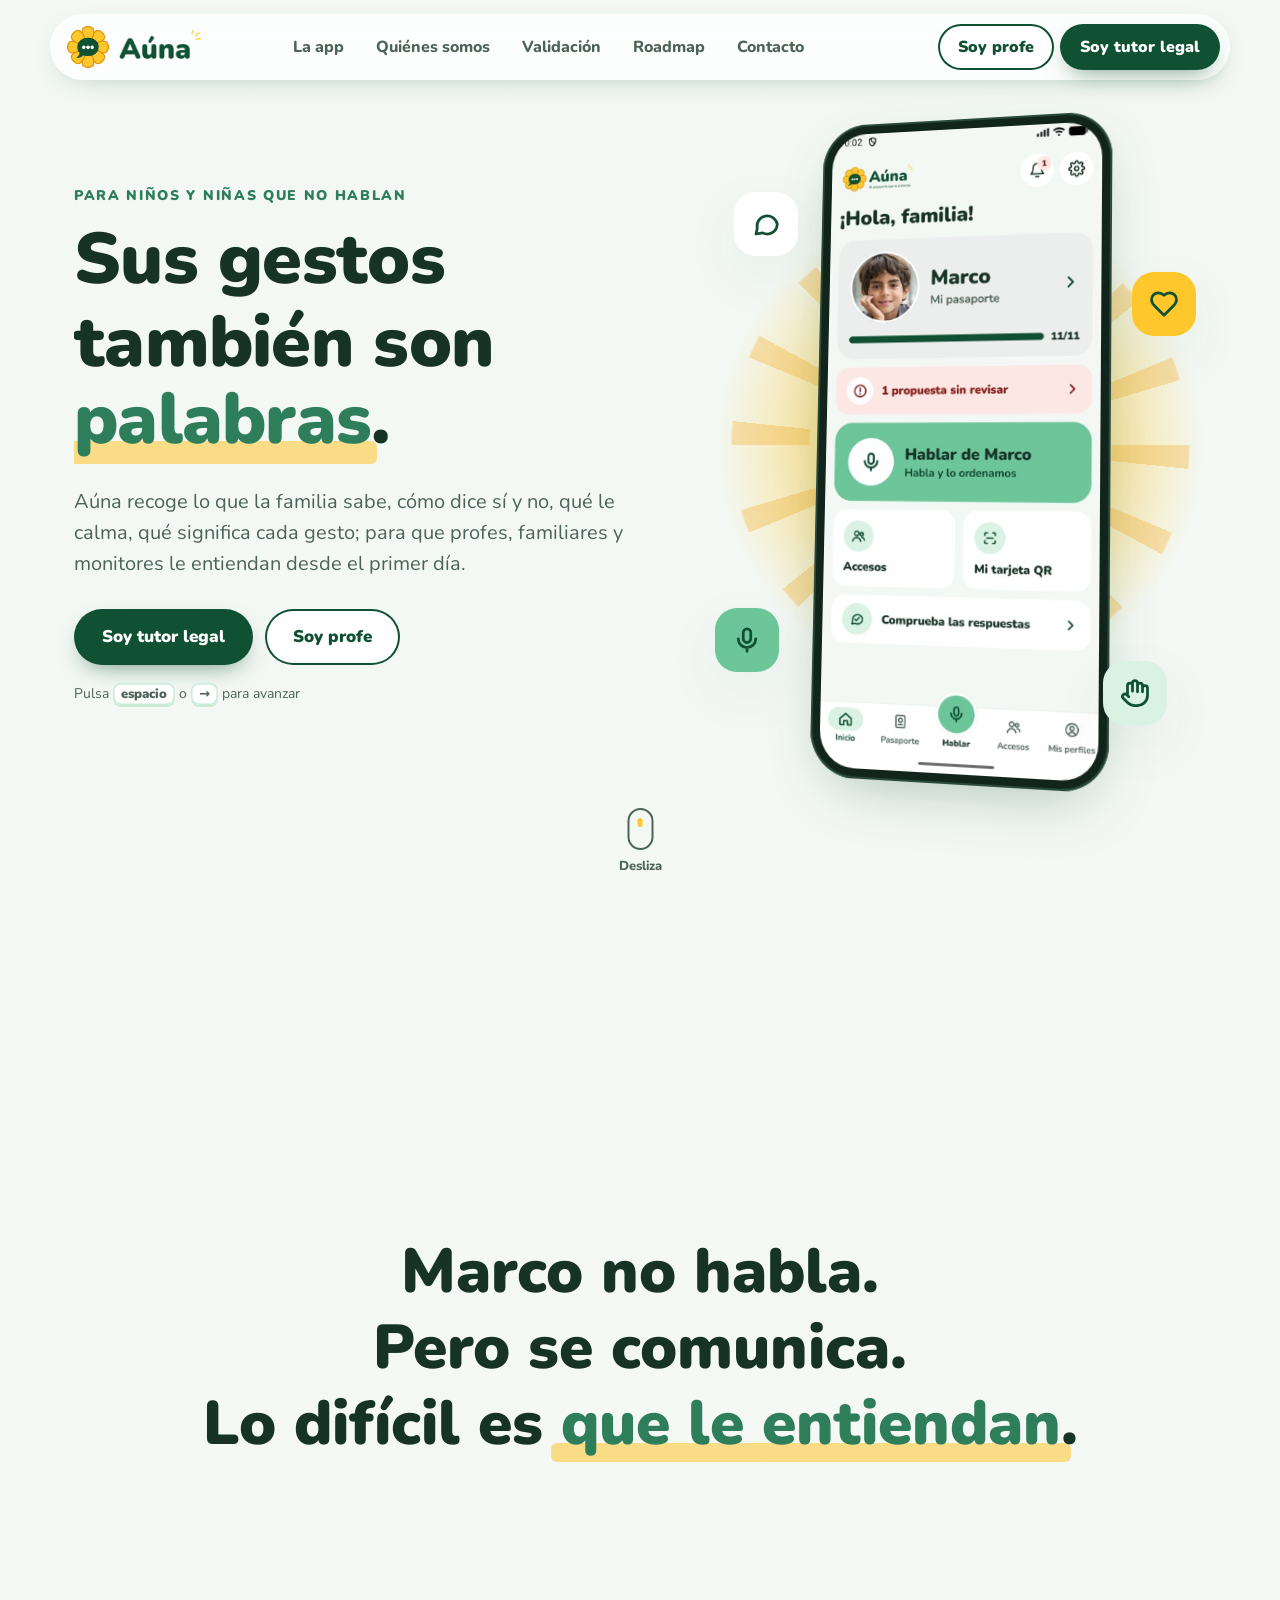
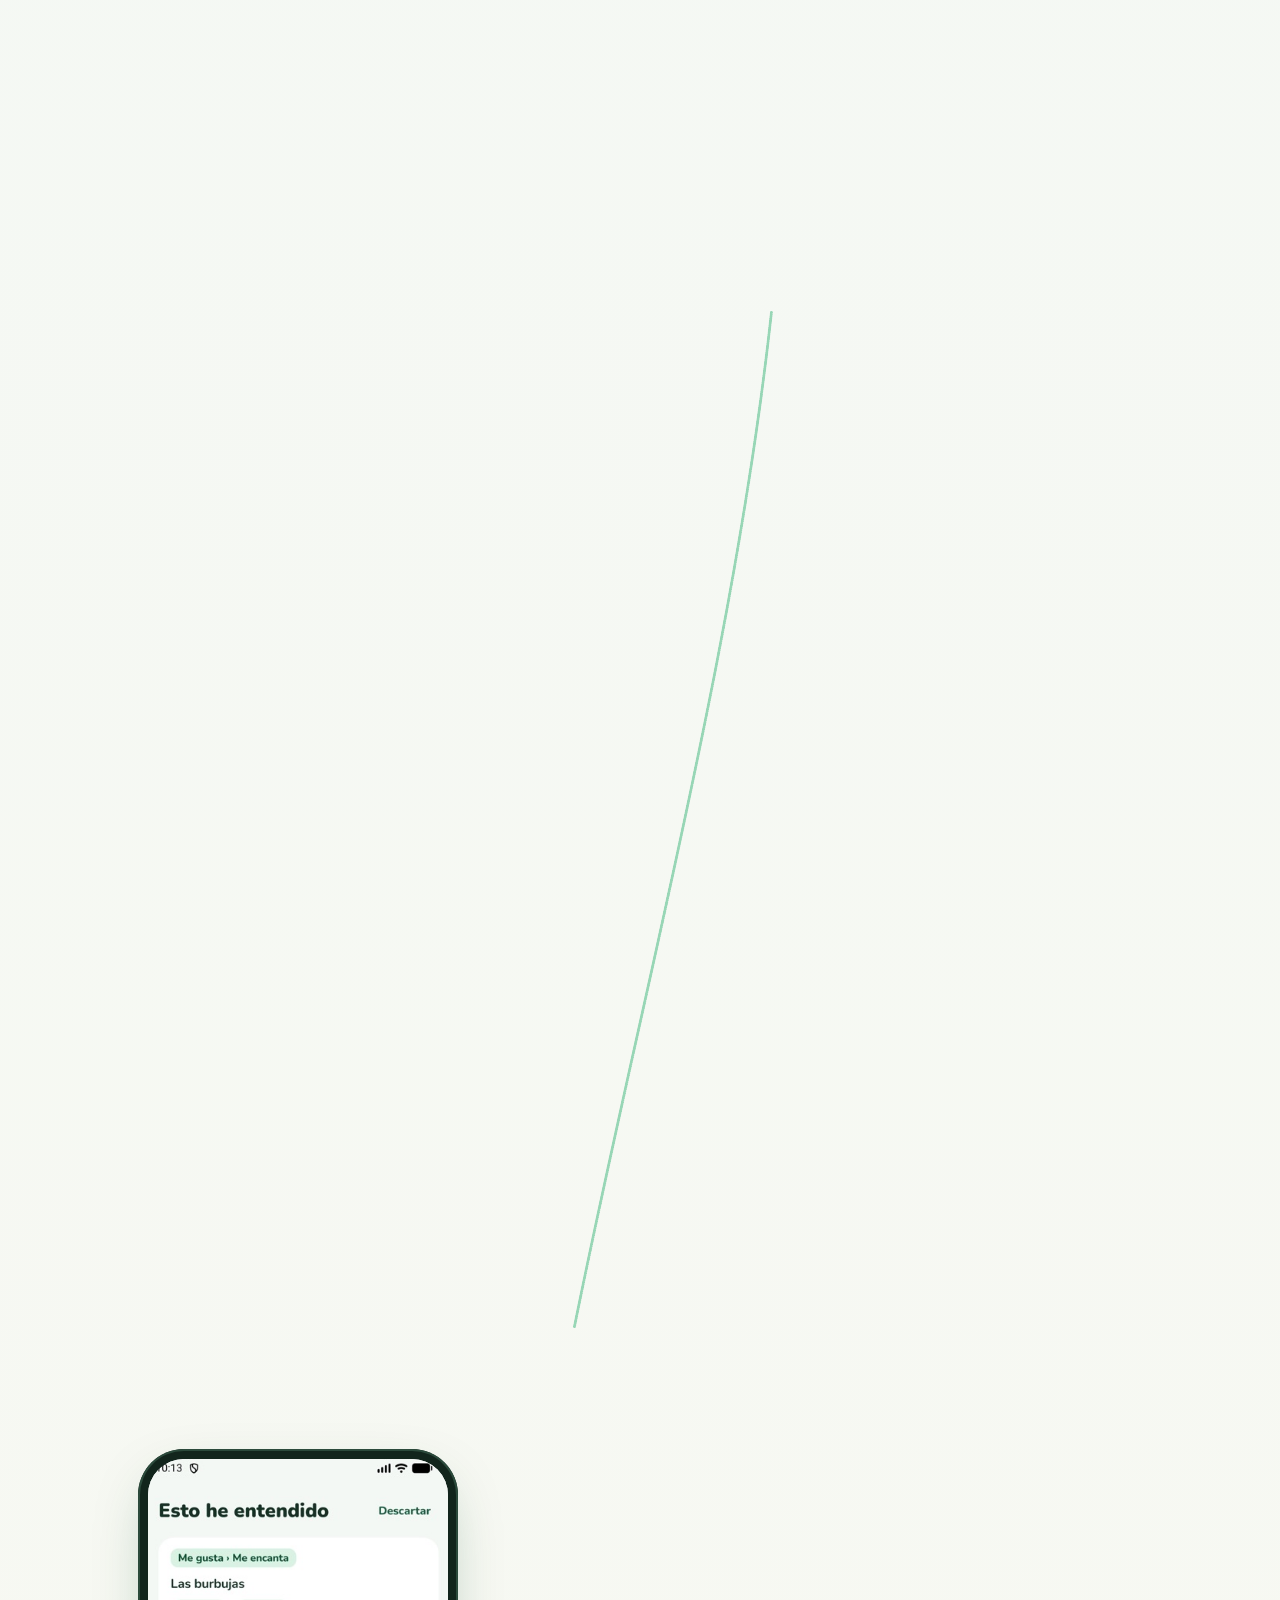
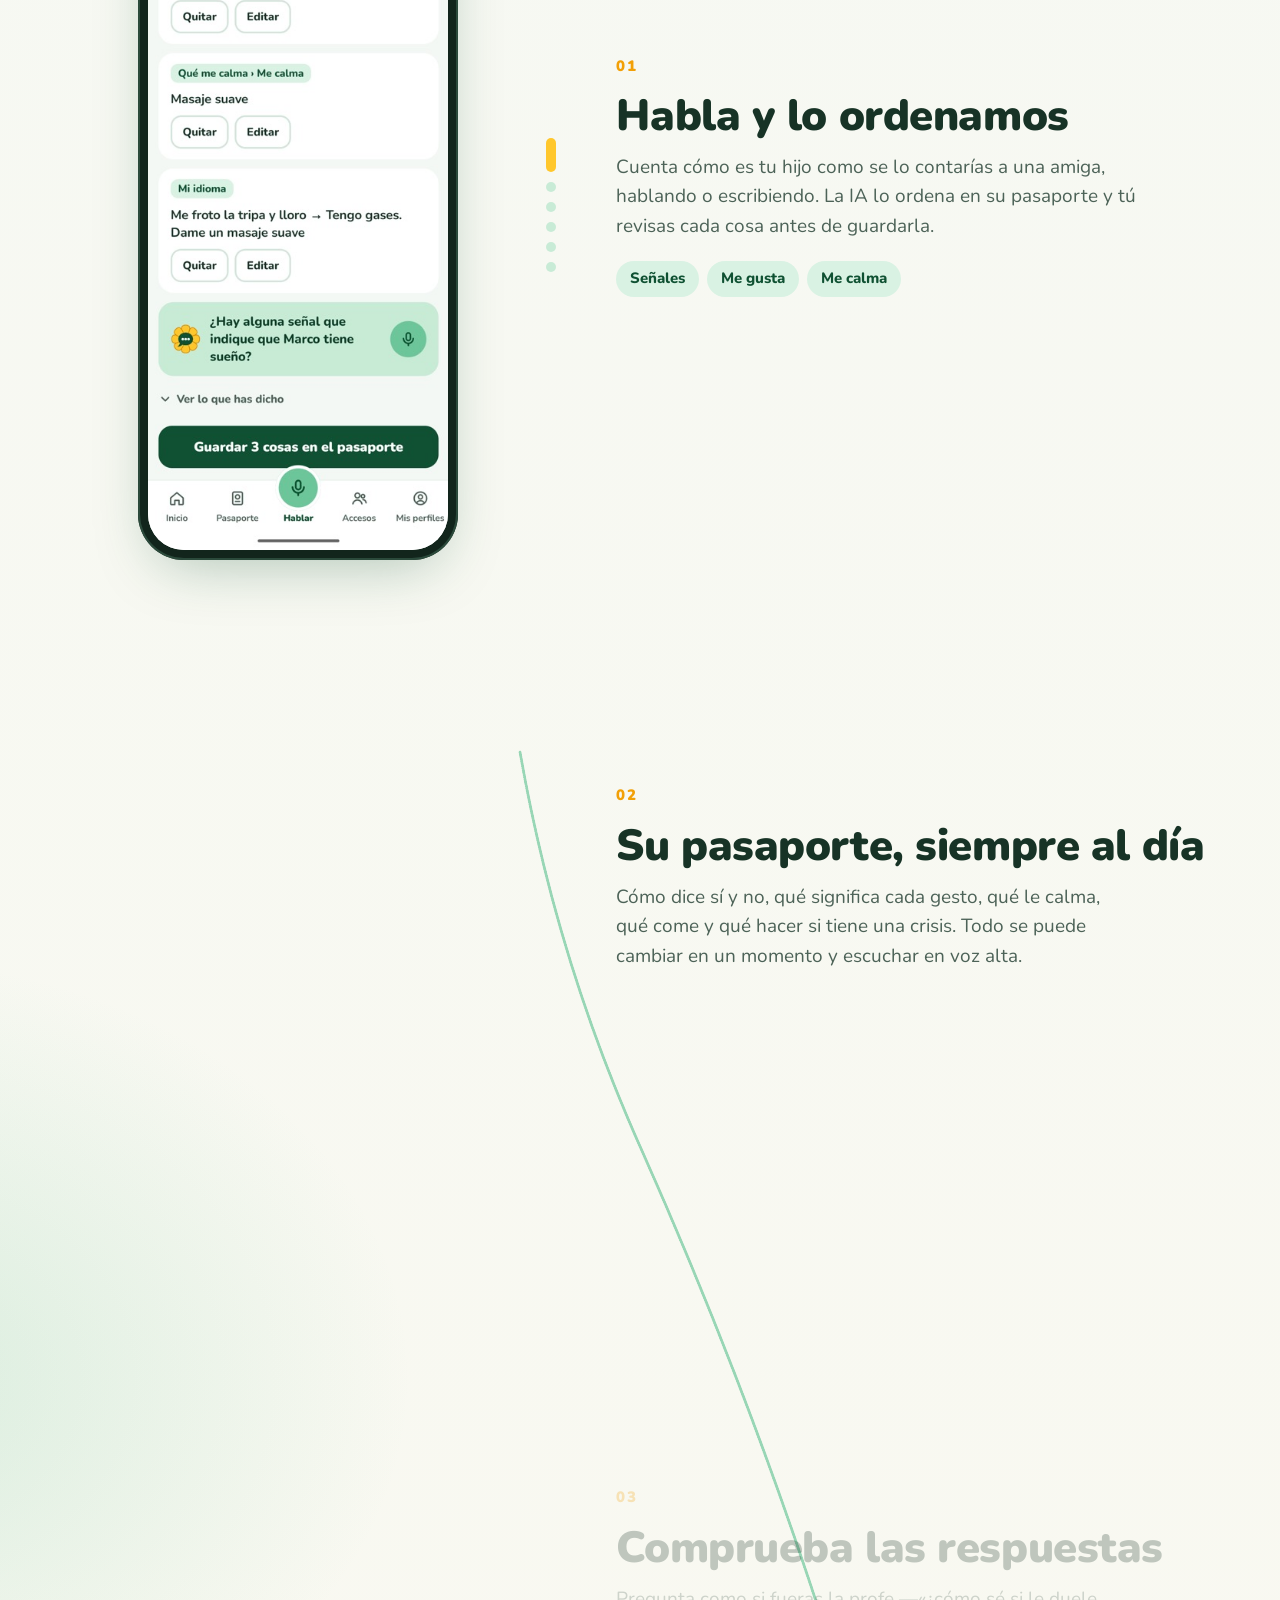
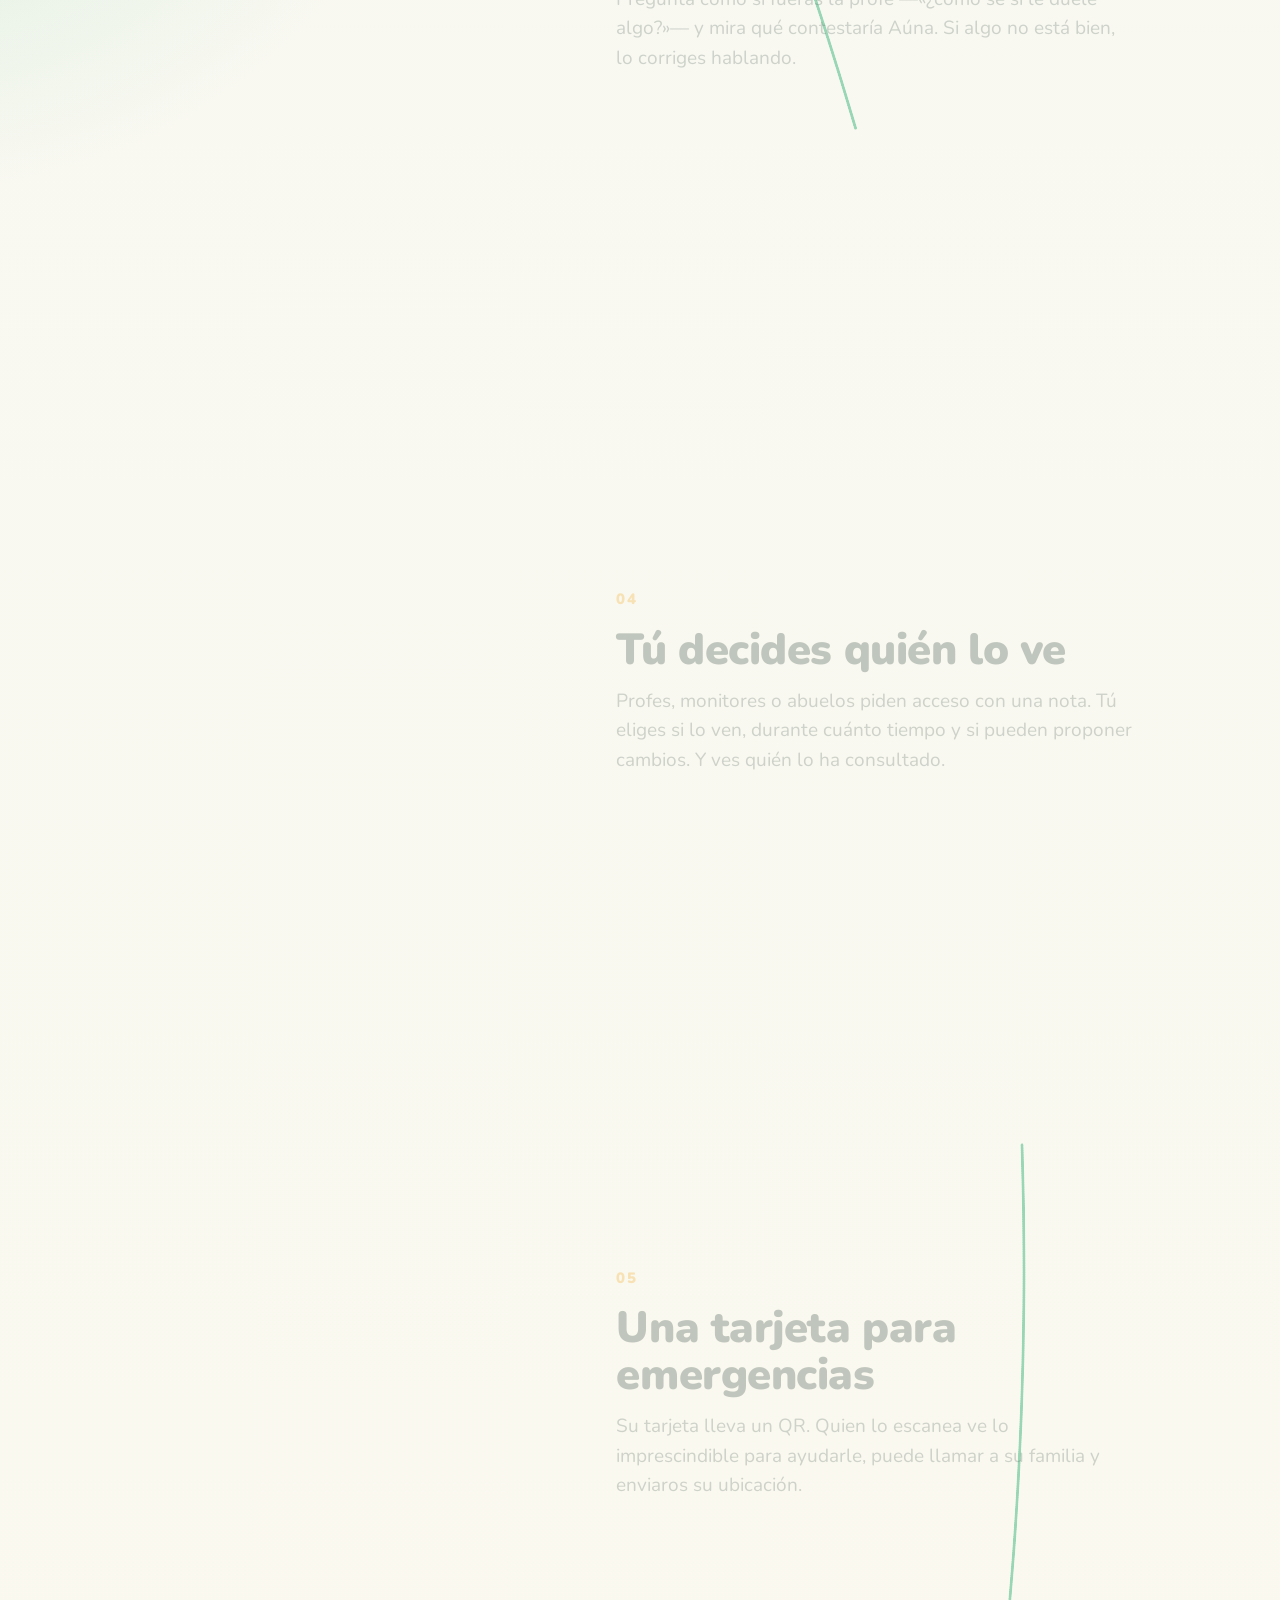
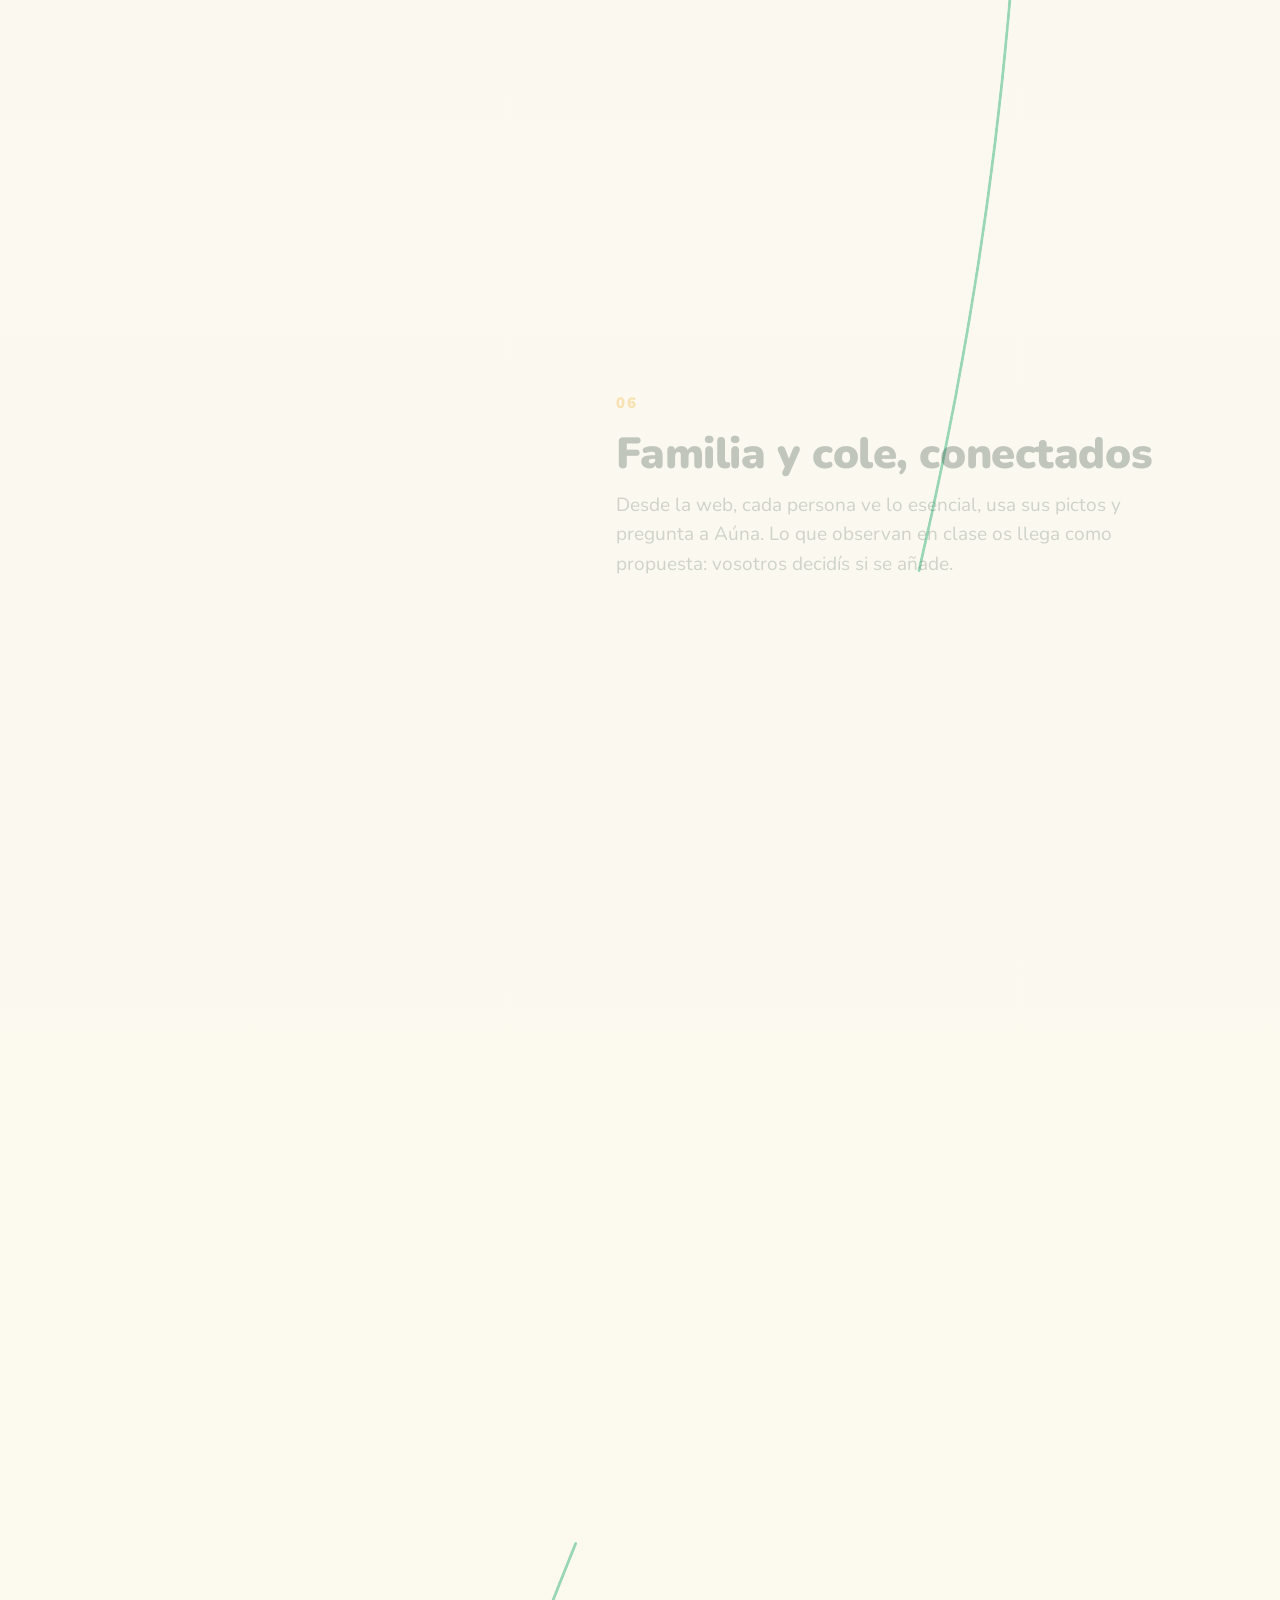
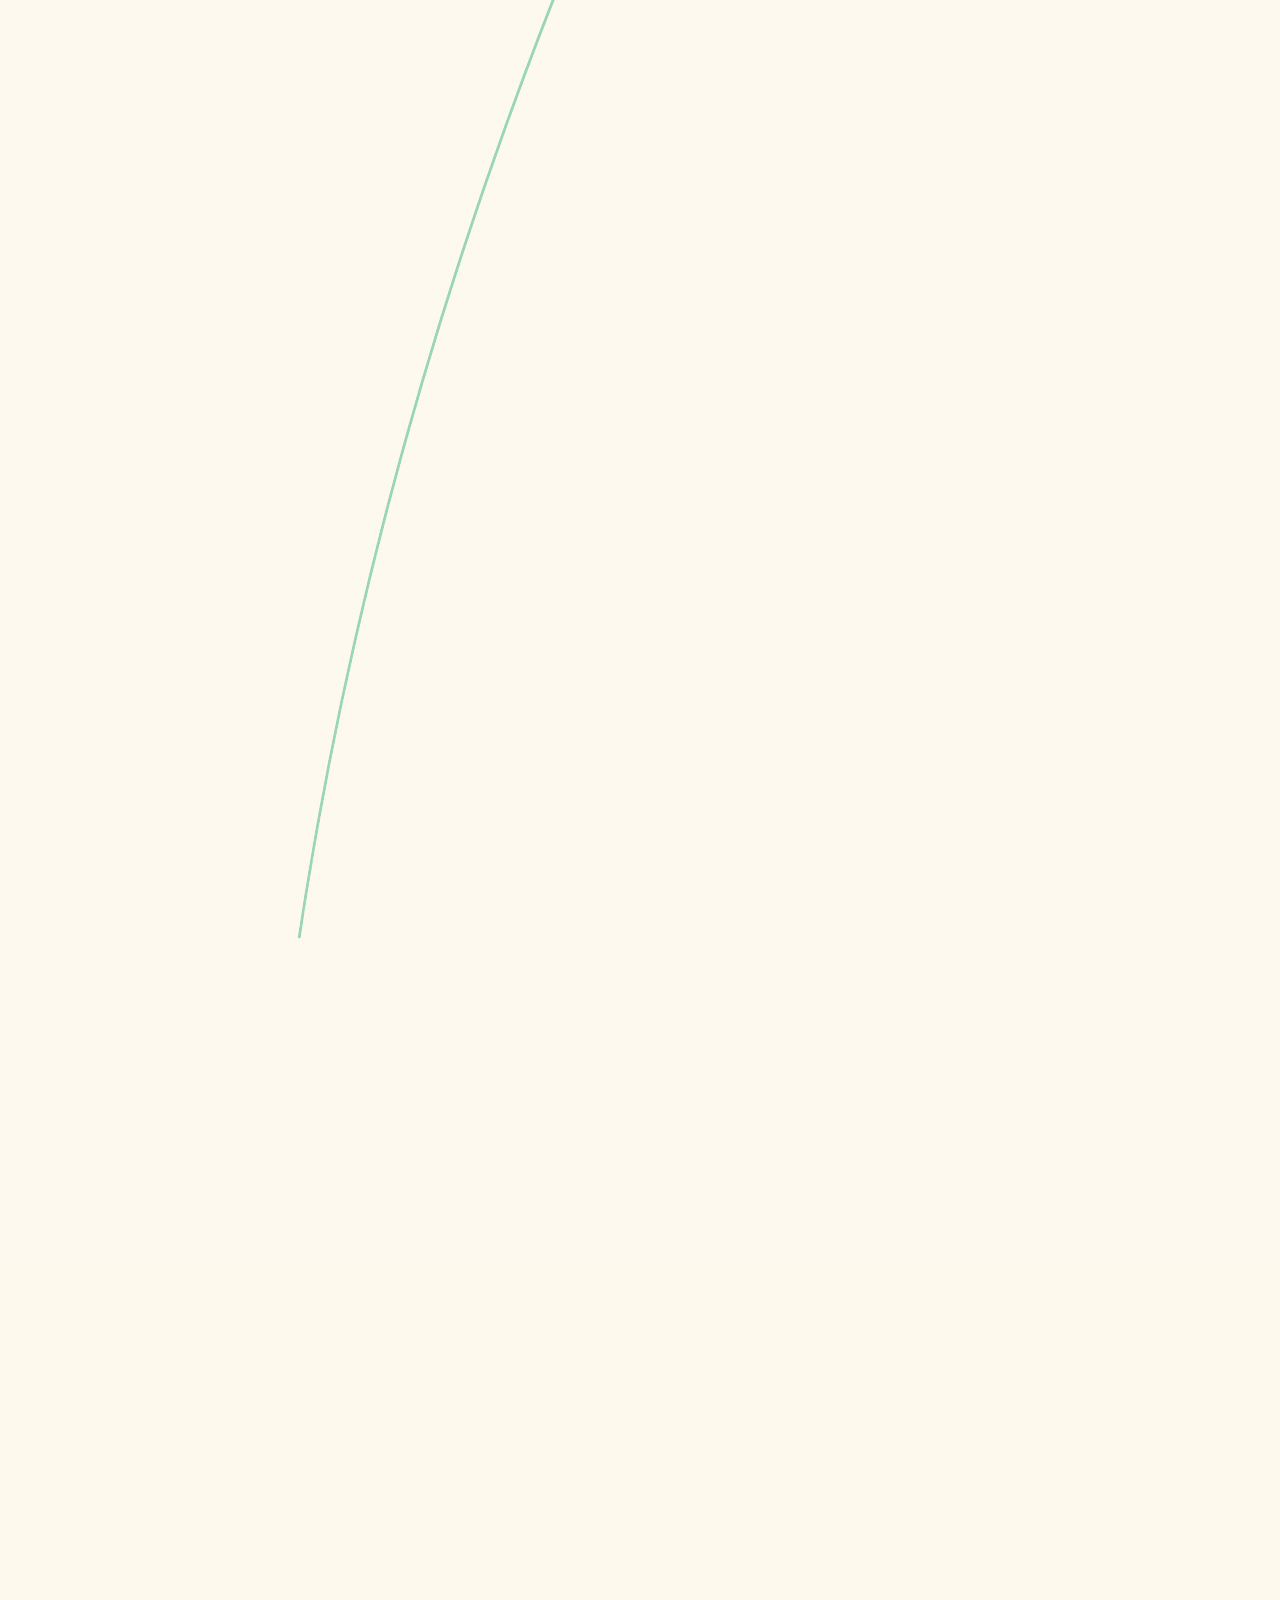
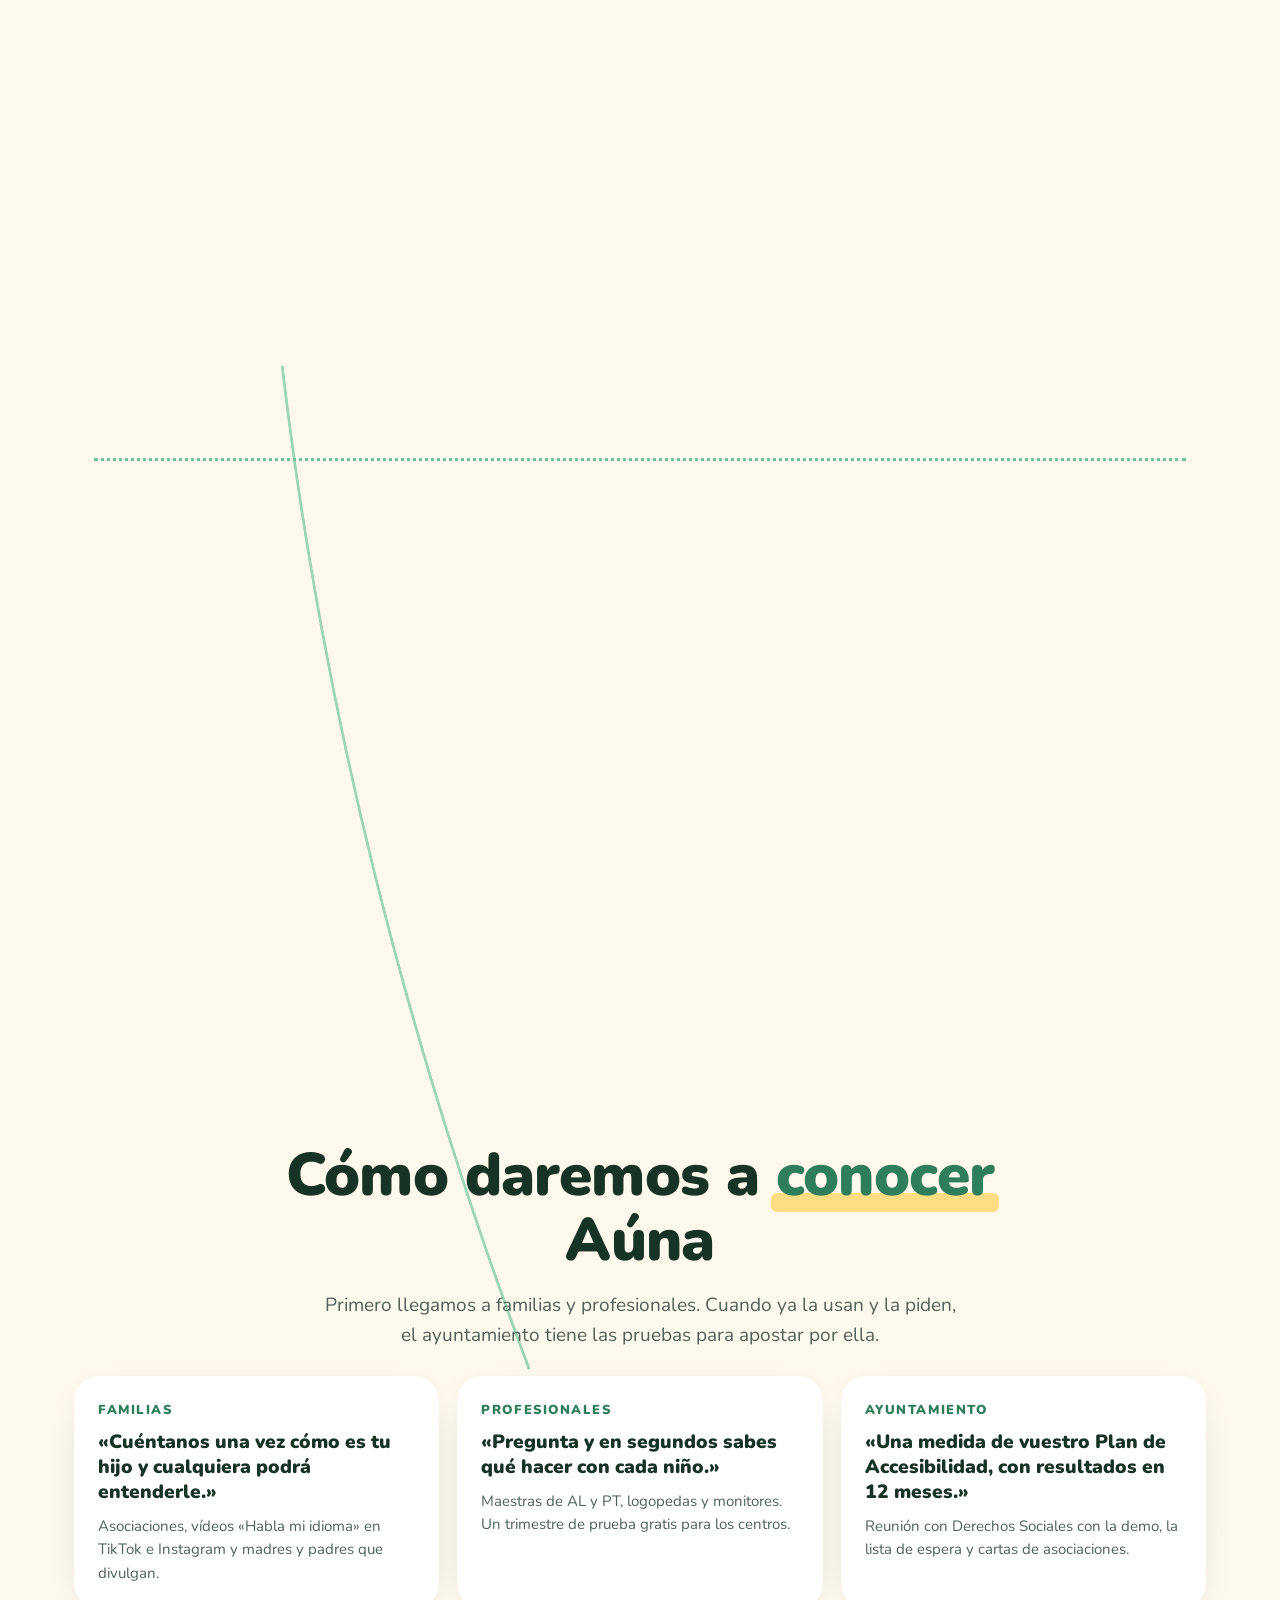
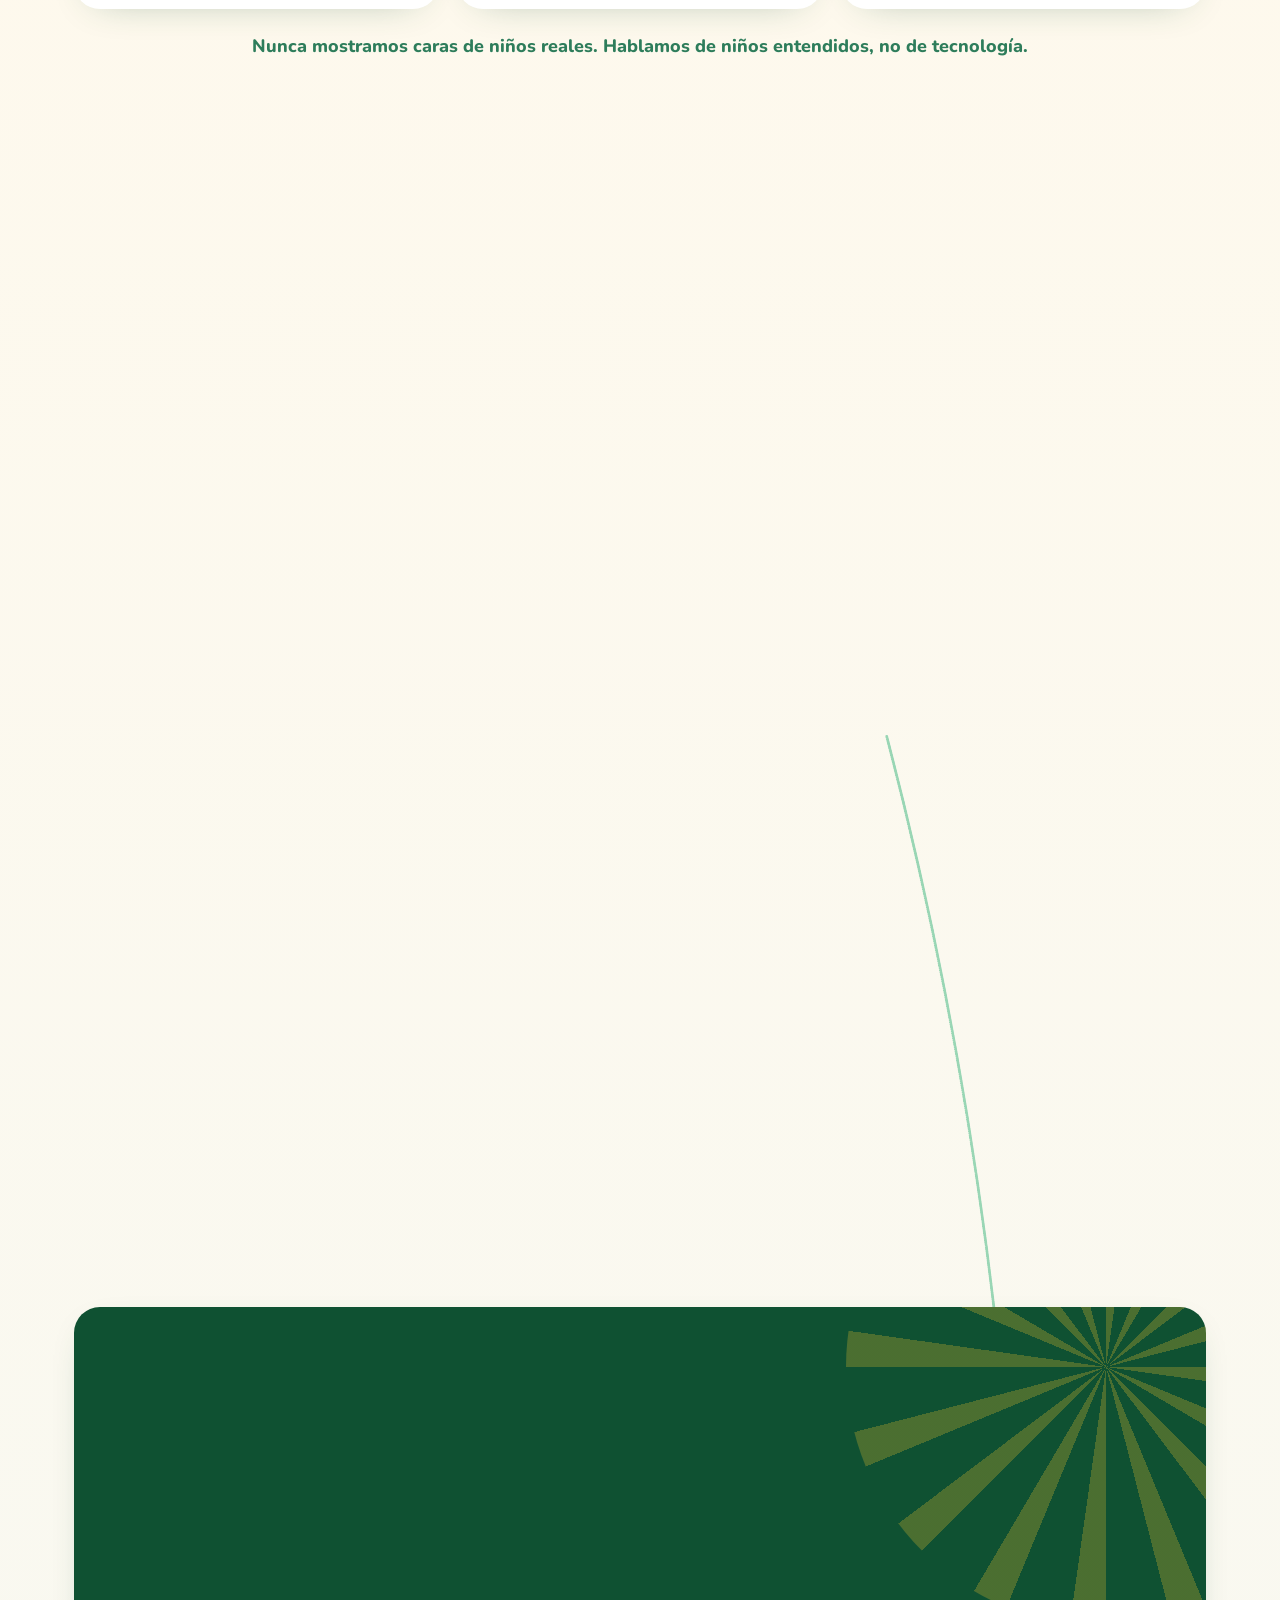
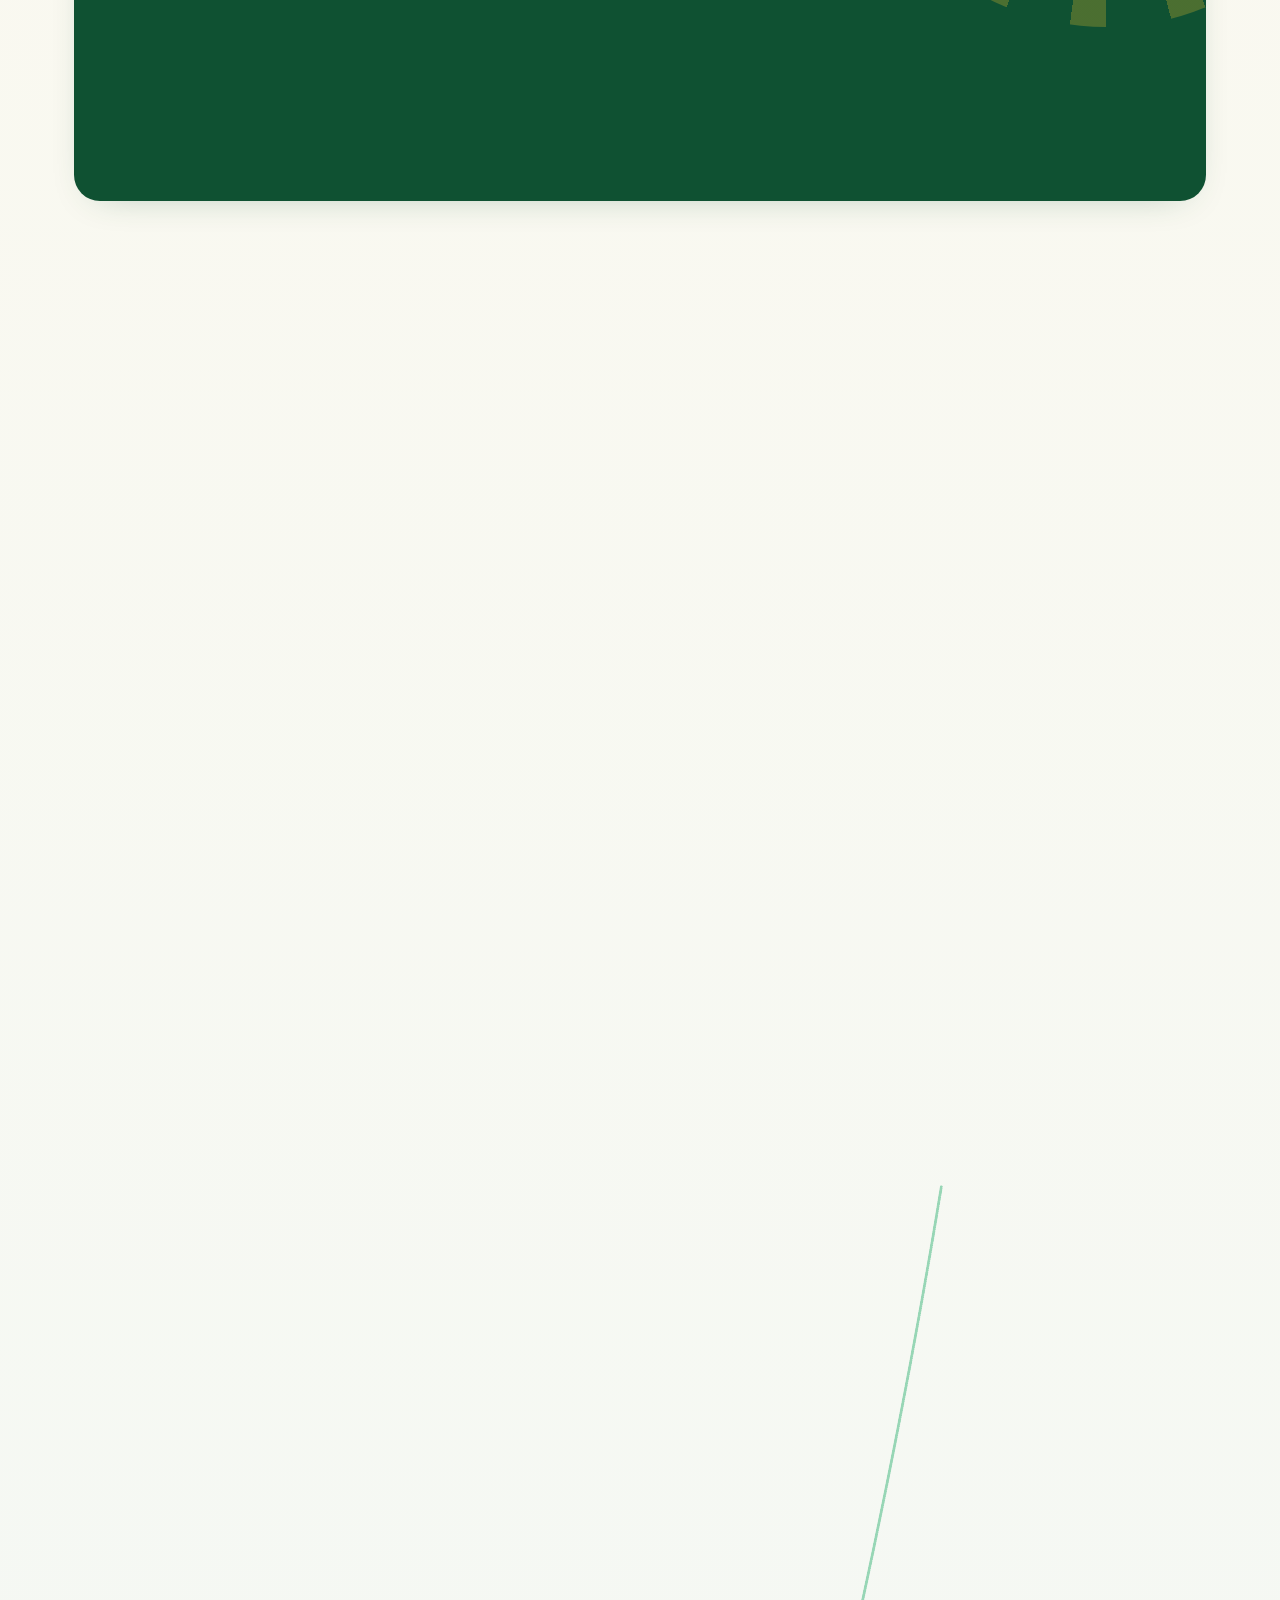
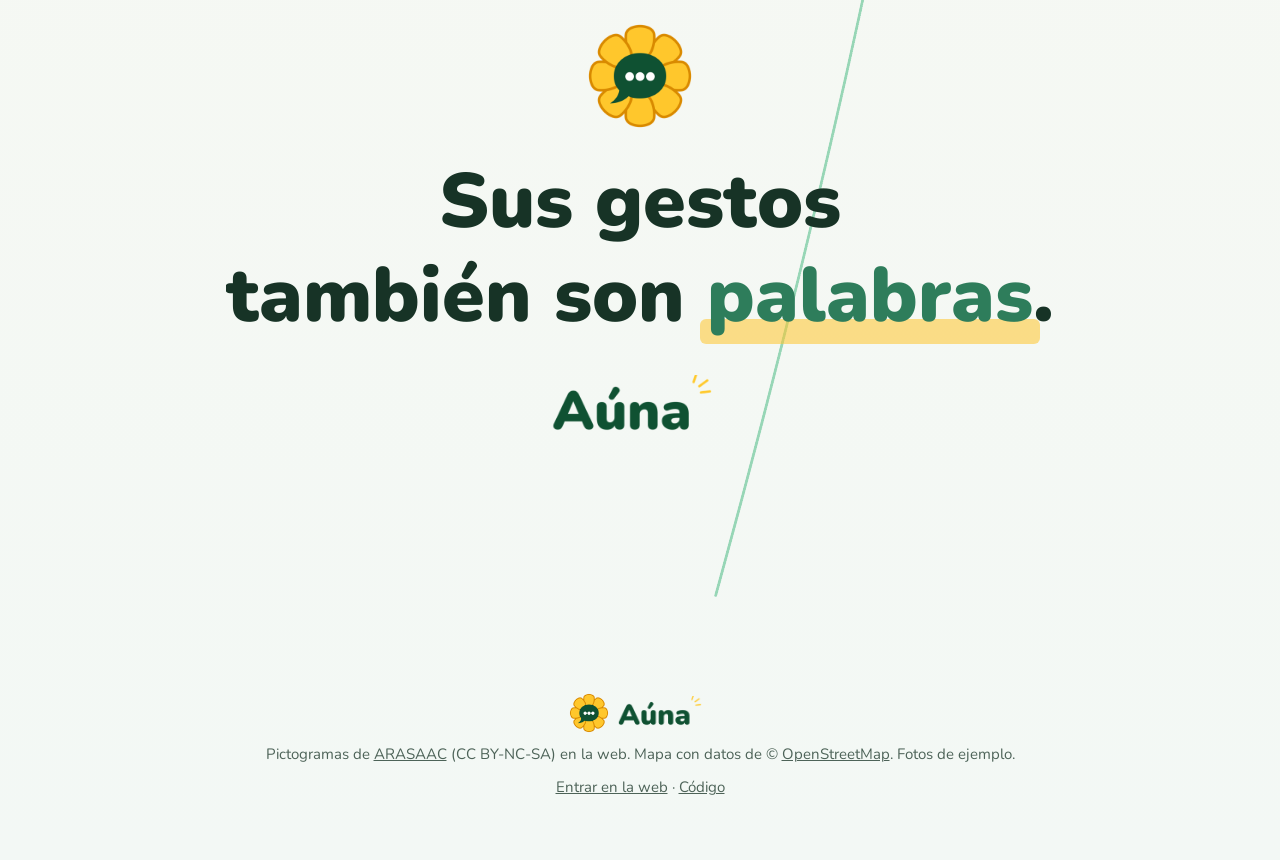
==== web/index.html @ 979f01ca "Landing: roadmap en cuatro etapas y nuevas diapositivas de marketing y financiación Co-Authored-By: " ====
<!doctype html>
<html lang="es">
<head>
<meta charset="utf-8">
<meta name="viewport" content="width=device-width, initial-scale=1, viewport-fit=cover">
<title>Aúna · Sus gestos también son palabras</title>
<meta name="description" content="Aúna ayuda a las familias de niños y niñas que no hablan a contar cómo se comunican, para que profes, monitores y sanitarios les entiendan.">
<meta name="theme-color" content="#F3F8F5">
<link rel="icon" href="landing/img/icono.png">
<link rel="apple-touch-icon" href="landing/img/icono.png">
<meta property="og:title" content="Aúna · Sus gestos también son palabras">
<meta property="og:description" content="Para que quien cuida a un niño que no habla le entienda desde el primer día.">
<meta property="og:image" content="landing/img/icono.png">
<script>
  // Los enlaces de las tarjetas QR antiguas (…/auna/#/c/…) y de la web siguen funcionando: se pasan a la app web.
  if (location.hash.startsWith("#/")) location.replace("app/" + location.hash);
</script>
<link rel="preconnect" href="https://fonts.googleapis.com">
<link rel="preconnect" href="https://fonts.gstatic.com" crossorigin>
<link rel="stylesheet" href="https://fonts.googleapis.com/css2?family=Nunito:wght@400;600;700;800;900&display=swap">
<link rel="stylesheet" href="landing/landing.css?v=20">
</head>
<body>

<a class="skip" href="#app">Saltar al contenido</a>

<header class="top" id="top">
  <a href="#top" class="brand" aria-label="Aúna, inicio"><img class="sol" src="landing/img/girasol.png" alt="" width="44" height="44"><img class="marca" src="landing/img/wordmark.png" alt="Aúna" width="110" height="40"></a>
  <nav class="menu" aria-label="Secciones">
    <a href="#app">La app</a>
    <a href="#somos">Quiénes somos</a>
    <a href="#mapa">Validación</a>
    <a href="#roadmap">Roadmap</a>
    <a href="#contacto">Contacto</a>
  </nav>
  <div class="top-actions">
    <a class="btn outline small hide-sm" href="app/">Soy profe</a>
    <a class="btn small" href="#descargar">Soy tutor legal</a>
    <button class="burger" aria-label="Abrir el menú" aria-expanded="false" aria-controls="menu-movil"><span></span><span></span></button>
  </div>
</header>
<nav class="menu-movil" id="menu-movil" aria-label="Secciones" hidden>
  <a href="#app">La app</a><a href="#somos">Quiénes somos</a><a href="#mapa">Validación</a><a href="#roadmap">Roadmap</a><a href="#contacto">Contacto</a><a href="app/">Soy profe</a><a href="#descargar">Soy tutor legal</a>
</nav>

<!-- Hilo de puntos que se dibuja al bajar y une las secciones -->
<svg class="hilo" aria-hidden="true" preserveAspectRatio="none" viewBox="0 0 100 1000"><path id="hilo-path" d="M50 0 C 90 80, 10 160, 50 240 S 90 400, 50 480 S 10 640, 50 720 S 90 880, 50 1000"/></svg>

<main>
  <!-- PORTADA -->
  <section class="hero slide" id="portada" data-p>
    <div class="hero-text">
      <p class="kicker reveal">Para niños y niñas que no hablan</p>
      <h1 class="lines"><span>Sus gestos</span><span>también son <em>palabras</em>.</span></h1>
      <p class="lead reveal">Aúna recoge lo que la familia sabe, cómo dice sí y no, qué le calma, qué significa cada gesto; para que profes, familiares y monitores le entiendan desde el primer día.</p>
      <div class="cta reveal">
        <a class="btn" href="#descargar">Soy tutor legal</a>
        <a class="btn outline" href="app/">Soy profe</a>
      </div>
      <p class="tiny muted reveal teclas">Pulsa <kbd>espacio</kbd> o <kbd>→</kbd> para avanzar</p>
    </div>
    <div class="hero-phone">
      <div class="halo" aria-hidden="true"><div class="petalos"></div></div>
      <div class="phone tilt"><img src="landing/img/inicio.jpg" alt="Pantalla de inicio de la app Aúna con el pasaporte de Marco" width="405" height="900"></div>
      <span class="float f1" aria-hidden="true"><svg viewBox="0 0 24 24"><path d="M21 12a8 8 0 0 1-11.6 7.1L4 20l1-4.6A8 8 0 1 1 21 12z"/></svg></span>
      <span class="float f2" aria-hidden="true"><svg viewBox="0 0 24 24"><path d="M19 14c1.5-1.5 3-3.2 3-5.5A5.5 5.5 0 0 0 16.5 3c-1.8 0-3 .5-4.5 2-1.5-1.5-2.7-2-4.5-2A5.5 5.5 0 0 0 2 8.5c0 2.3 1.5 4 3 5.5l7 7z"/></svg></span>
      <span class="float f3" aria-hidden="true"><svg viewBox="0 0 24 24"><rect x="9" y="3" width="6" height="11" rx="3"/><path d="M5 11a7 7 0 0 0 14 0M12 18v3"/></svg></span>
      <span class="float f4" aria-hidden="true"><svg viewBox="0 0 24 24"><path d="M18 11V6a2 2 0 0 0-4 0v5M14 10V4a2 2 0 0 0-4 0v6M10 10.5V6a2 2 0 0 0-4 0v8M18 8a2 2 0 1 1 4 0v6a8 8 0 0 1-8 8h-2c-2.8 0-4.5-.9-6-2.4l-3.6-3.6a2 2 0 0 1 2.8-2.8L7 15"/></svg></span>
    </div>
    <a class="scroll-hint" href="#frase" aria-label="Bajar"><span></span>Desliza</a>
  </section>

  <!-- FRASE -->
  <section class="frase slide" id="frase" data-p>
    <p class="lines big"><span>Marco no habla.</span><span>Pero se comunica.</span><span>Lo difícil es <em>que le entiendan</em>.</span></p>
  </section>

  <!-- ANTES Y AHORA -->
  <section class="antes slide" id="antes" data-p>
    <div class="lado viejo">
      <p class="kicker">Hasta ahora</p>
      <div class="librito" aria-hidden="true">
        <div class="hoja"><span class="caras"><i></i><i></i><i></i></span><b>“Quiero agua”</b><small>Me toco mucho la garganta y cierro los ojos.</small></div>
        <div class="hoja"><span class="caras"><i></i><i></i><i></i></span><b>“Eso me da miedo”</b><small>Me tapo los oídos y me escondo detrás de ti.</small></div>
        <div class="hoja"><span class="caras"><i></i><i></i><i></i></span><b>“Tengo dolor”</b><small>Me muerdo la mano y me balanceo sin parar.</small></div>
        <span class="sello">Obsoleto</span>
      </div>
      <h2>Pasaporte comunicativo físico</h2>
      <p>Unas tarjetas que explican cómo se comunica un niño que no habla: qué quiere decir con cada gesto o comportamiento y cómo responderle. Pero se pierden, se quedan en casa y no cambian cuando él cambia.</p>
    </div>
    <svg class="flecha" viewBox="0 0 120 40" aria-hidden="true"><path d="M4 26 C 40 4, 76 4, 110 20"/><path d="M98 10 L 112 21 L 96 28"/></svg>
    <div class="lado nuevo">
      <p class="kicker">Ahora</p>
      <div class="phone mini"><img src="landing/img/pasaporte.jpg" alt="Pasaporte de Marco en la app Aúna" loading="lazy"></div>
      <h2>Aúna, <em>siempre al día</em></h2>
      <p>Lo que sabe la familia, en el móvil. Crece con él y quien le cuida lo entiende al momento.</p>
    </div>
  </section>

  <!-- 1 · LA APP -->
  <section class="app" id="app">
    <header class="sec-head">
      <p class="kicker reveal">1 · La app</p>
      <h2 class="lines"><span>Así funciona Aúna</span></h2>
      <p class="reveal">Seis pasos sencillos para que quien cuida entienda a tu hijo o hija.</p>
    </header>
    <div class="scrolly">
      <div class="scrolly-phone" aria-hidden="true">
        <div class="phone">
          <img class="screen on" data-step="1" src="landing/img/revisar.jpg" alt="">
          <img class="screen" data-step="2" src="landing/img/pasaporte.jpg" alt="">
          <img class="screen" data-step="3" src="landing/img/comprueba.jpg" alt="">
          <img class="screen" data-step="4" src="landing/img/accesos.jpg" alt="">
          <img class="screen" data-step="5" src="landing/img/qr.jpg" alt="">
          <img class="screen" data-step="6" src="landing/img/webcard.jpg" alt="">
        </div>
        <ol class="dots"><li class="on"></li><li></li><li></li><li></li><li></li><li></li></ol>
      </div>
      <div class="steps">
        <article class="step" data-step="1">
          <span class="num">01</span>
          <h3>Habla y lo ordenamos</h3>
          <p>Cuenta cómo es tu hijo como se lo contarías a una amiga, hablando o escribiendo. La IA lo ordena en su pasaporte y tú revisas cada cosa antes de guardarla.</p>
          <ul class="chips"><li>Señales</li><li>Me gusta</li><li>Me calma</li></ul>
          <img class="step-img" src="landing/img/revisar.jpg" alt="Aúna ha entendido tres cosas nuevas para el pasaporte de Marco" loading="lazy">
        </article>
        <article class="step" data-step="2">
          <span class="num">02</span>
          <h3>Su pasaporte, siempre al día</h3>
          <p>Cómo dice sí y no, qué significa cada gesto, qué le calma, qué come y qué hacer si tiene una crisis. Todo se puede cambiar en un momento y escuchar en voz alta.</p>
          <img class="step-img" src="landing/img/pasaporte.jpg" alt="Pasaporte de Marco con sus secciones" loading="lazy">
        </article>
        <article class="step" data-step="3">
          <span class="num">03</span>
          <h3>Comprueba las respuestas</h3>
          <p>Pregunta como si fueras la profe —«¿cómo sé si le duele algo?»— y mira qué contestaría Aúna. Si algo no está bien, lo corriges hablando.</p>
          <img class="step-img" src="landing/img/comprueba.jpg" alt="Respuesta de Aúna a la pregunta de la profe" loading="lazy">
        </article>
        <article class="step" data-step="4">
          <span class="num">04</span>
          <h3>Tú decides quién lo ve</h3>
          <p>Profes, monitores o abuelos piden acceso con una nota. Tú eliges si lo ven, durante cuánto tiempo y si pueden proponer cambios. Y ves quién lo ha consultado.</p>
          <img class="step-img" src="landing/img/accesos.jpg" alt="Accesos de Marco con la profe Laura" loading="lazy">
        </article>
        <article class="step" data-step="5">
          <span class="num">05</span>
          <h3>Una tarjeta para emergencias</h3>
          <p>Su tarjeta lleva un QR. Quien lo escanea ve lo imprescindible para ayudarle, puede llamar a su familia y enviaros su ubicación.</p>
          <img class="step-img" src="landing/img/qr.jpg" alt="Tarjeta QR de Marco" loading="lazy">
        </article>
        <article class="step" data-step="6">
          <span class="num">06</span>
          <h3>Familia y cole, conectados</h3>
          <p>Desde la web, cada persona ve lo esencial, usa sus pictos y pregunta a Aúna. Lo que observan en clase os llega como propuesta: vosotros decidís si se añade.</p>
          <img class="step-img" src="landing/img/webcard.jpg" alt="Página de Marco en la web de Aúna" loading="lazy">
        </article>
      </div>
    </div>
  </section>

  <!-- 2 · QUIÉNES SOMOS -->
  <section class="somos" id="somos">
    <header class="sec-head">
      <p class="kicker reveal">2 · Quiénes somos</p>
      <h2 class="lines"><span>Aúna: <em>aunar</em> a quien le cuida</span></h2>
    </header>
    <div class="somos-grid">
      <div class="nombre card reveal">
        <img src="landing/img/girasol.png" alt="" width="96" height="96">
        <p><strong>Aunar</strong> es juntar, poner de acuerdo. Aúna junta a la familia, el cole y quien cuida alrededor de lo que el niño necesita.</p>
        <p class="placeholder">[Por qué el girasol: cuéntalo aquí.]</p>
      </div>
      <div class="mv">
        <div class="card mint reveal"><h3>Misión</h3><p>Que cada niño o niña que no habla sea entendido por quien le cuida, desde el primer día.</p></div>
        <div class="card green reveal"><h3>Visión</h3><p>Un mundo en el que no hablar no sea una barrera para que te entiendan.</p></div>
      </div>
    </div>
    <h3 class="sub reveal">Nuestros valores</h3>
    <ul class="valores">
      <li class="card reveal"><strong>La familia decide</strong><span>Nada se comparte sin su permiso.</span></li>
      <li class="card reveal"><strong>Sencillez</strong><span>Para usar en dos minutos, sin tecnicismos.</span></li>
      <li class="card reveal"><strong>Respeto</strong><span>Cada niño se comunica a su manera.</span></li>
      <li class="card reveal"><strong>Privacidad</strong><span>Lo de salud se queda en la familia.</span></li>
      <li class="card reveal"><strong>Seguridad</strong><span>Lo imprescindible, a mano en una emergencia.</span></li>
      <li class="card reveal"><strong>Gratuidad</strong><span>Sin coste para las familias.</span></li>
    </ul>
    <h3 class="sub reveal">El equipo</h3>
    <ul class="equipo">
      <li class="reveal"><span class="av">?</span><strong class="placeholder">[Nombre]</strong><span class="placeholder">[Rol]</span></li>
      <li class="reveal"><span class="av">?</span><strong class="placeholder">[Nombre]</strong><span class="placeholder">[Rol]</span></li>
      <li class="reveal"><span class="av">?</span><strong class="placeholder">[Nombre]</strong><span class="placeholder">[Rol]</span></li>
      <li class="reveal"><span class="av">?</span><strong class="placeholder">[Nombre]</strong><span class="placeholder">[Rol]</span></li>
    </ul>
  </section>

  <!-- 3 · MAPA DE VALIDACIÓN -->
  <section class="mapa slide" id="mapa" data-p>
    <header class="sec-head">
      <p class="kicker reveal">3 · Mapa de validación</p>
      <h2 class="lines"><span>Validado en <em>Málaga</em></span></h2>
    </header>
    <div class="mapa-wrap reveal" id="mapa-wrap">
      <svg class="mapa-svg" viewBox="0 0 1000 666" data-box="-5.635,-3.742,36.29,37.3" role="img" aria-label="Mapa de la provincia de Málaga con los sitios donde hemos validado Aúna">
        <defs><clipPath id="clip-prov"><path d="M12.3 500.3L13.5 503.4L13 505.2L15.2 511.1L14.1 519.6L19.4 522.1L22.9 521.2L23.7 520L27.4 518.6L33.3 519.4L39.6 525.4L44.5 525.1L50.2 526.2L53.2 525.9L58.5 529.3L61.4 527.2L62.7 527.2L63.7 520.9L67.4 517.4L67 515.9L71.2 509.2L73 508.2L75.3 503.7L85.2 503.7L86.7 504.5L87.9 507.8L89.7 509.4L91.6 503.3L96.6 502.8L108.7 505.9L110.4 511.1L117 514.1L116.4 515.4L117.3 521L119.5 527.4L118.9 530L122 531.3L122.3 534.1L124.6 538L126.5 547.8L137.3 557.9L144.9 567.3L147.7 571.4L146.3 572.4L147.2 576.3L146.7 578L152.1 581.4L156.8 595.2L158.5 597.1L157.7 604.6L159 607.7L158.4 613.2L163.1 621.4L165.7 629L169 631.1L168.8 632.7L164.8 638.5L166.4 643.1L181.6 635.4L184.6 634.7L188.7 635.2L194 643.7L198.4 644.9L202.1 652.2L204.4 652.8L207.5 645.3L212.6 626.8L213.6 624.3L214.8 623.3L213.1 623L213.4 622.3L215 622.9L215.1 624L214.8 621.8L219.6 609.3L221.2 607.2L223.9 607.1L228.8 599L230.6 598.1L237.3 588.6L241.8 584.4L244.1 583.1L245.4 583.7L247.9 582.8L249.3 584.9L252 585.3L250.7 584.3L253.5 583L251.7 586L252.8 585.9L252.9 584.8L257.1 579.9L261.4 576.5L264.3 575.2L267.1 575.6L271 574.9L277.2 572L292.5 560.4L298.3 559.4L300.4 560.7L303.9 560.7L306.7 559.2L308.3 559.3L314.9 554.4L317.8 553.3L320.9 553.1L322.8 553.7L327 552.9L330.1 554.7L332.1 554.5L347.1 542.6L350.3 542L353.1 539.7L354.3 539.9L354.1 539L354.9 539L354.9 539.6L355.6 538.4L356.7 538.6L357 537.6L357.7 538.3L358.4 537.5L360.3 538.1L359.5 537L361.8 535.2L362.2 536L360.6 538.5L359.2 538.9L360.5 538.8L363 535.2L362.7 534.3L366.3 530.3L369.7 527.9L374.2 527.9L381.9 524.1L390.5 523L392.8 523.2L393.5 524L394.5 523.5L394.4 524.3L392.6 524.5L394.8 524.6L394.9 523.8L399.1 522.7L400.3 523.4L401.1 523.3L401.1 522.6L401.6 523.2L401.7 522.5L402.7 522.9L402 523.8L400.4 524.1L408.9 522.9L414 523.9L418.7 525.9L436.6 529.5L464 537.2L470.1 537.8L472.9 538.8L472.6 537L473.3 538.7L472.6 539.2L473.3 538.9L473.3 537.8L477.5 536.5L483.6 536.6L485.9 535.8L487.8 536.1L491.5 534.1L494.2 534.7L496.7 534.2L498.5 533.3L501.7 528.9L506.6 525.4L510.2 525.1L514 523.2L518.2 524.1L521.9 522.9L523.4 523.5L526.4 523.1L531.2 515.2L535.8 502.8L536.6 502.1L537.3 502.7L538.5 501.6L539.4 499.2L538 502.1L536.7 501.5L537 500.8L537.8 501.1L537 500.8L537.6 499.5L538.5 499.9L537.7 498.1L538.2 497.3L538.9 497.8L538.7 496.3L541.2 491.3L544.9 486.2L546.9 485.7L547.4 486.4L547 485.8L549.7 482.9L554.7 479.1L558.4 478.6L562.7 476.7L566.3 476.6L566.1 475.9L567.1 476L568.6 474.7L570.8 475.1L573.9 474.4L579.1 475.9L578.6 475L581.9 473.6L582.6 471.1L586.1 467.7L588.3 467.1L588.6 466L590.8 464.9L593 465.9L592.5 465.2L593.7 465L592.8 464.3L591.9 464.6L592.2 463.3L593.2 463.4L592.9 464.1L593.9 464.7L593.7 463.6L594.9 464L592.3 466.5L593.2 466.6L595.5 463.4L594.4 462.9L595.3 460.4L606.6 440.2L618.6 422.9L620.7 420.7L621.6 421.1L623.7 419.5L628.8 407.8L630.7 407.7L629.1 407.1L629.3 405.8L635.1 394.1L636.7 393.2L637.3 394.1L636.6 392.8L637.7 391.3L638.5 391.9L638.8 389.2L638.6 394L637.8 394.9L642.8 395.1L641.8 394.9L642.3 390.6L640.8 390.5L641.9 390.1L640.3 389L641.2 388.6L641.6 389.5L641.3 388.7L643.3 387.7L640.3 388.4L640.1 387.9L641.9 385.9L643 386.1L642.6 384.5L645.4 384.1L644.1 386.7L645.3 389.4L644.2 391.1L645.1 392.9L644.7 396.7L645.4 392L646.4 389.8L645.8 390.8L645.3 390.5L645.7 389L645.1 387.6L645.8 386.5L649.1 383L651.4 383.6L652.1 382.2L655 381.1L656.3 381.4L656.2 382.2L656.7 381.2L657.8 381.2L662.4 382.5L665.6 382.7L665.7 382.2L666.8 383L667.5 382.4L669.3 383.7L671.1 384L671.6 383.4L672.1 384.1L672.9 383.5L673.1 384.1L679 384.8L680.8 386.3L681.8 386.1L681.5 386.7L680.5 386.4L680.9 386.8L686.6 387.8L688.9 387L690.9 388.3L702 386.6L707.1 387.5L711.9 386.2L732 389.1L749 386.6L769.7 385.9L779.4 382.6L804.4 379.4L810.2 377.1L817 368.6L821.1 365.3L825.8 363.7L826.6 364.5L828.9 363.7L828.7 364.8L826.1 365.1L831.3 364.4L836.7 366.4L842.8 366.7L846.2 367.9L851.6 366.8L858.8 368.8L861 368.6L886.2 378.6L902.6 371.3L905.6 368.9L909.6 367.9L915.1 367L919.1 367.2L924.9 369L927.4 368.3L928 367L929.5 366.9L932 364.3L935.9 361.8L943.7 362.5L944.8 360.9L946.2 360.5L947.5 361.4L950.6 360.2L953.5 361.6L955.6 361.8L956.6 361L964.5 362.8L970.1 365.9L973.3 365.1L975.9 367.1L975.7 368.8L976.8 368.4L976.9 369.7L979.4 369.6L980.9 371L981.7 369.4L981.3 366.2L979.6 363.1L979.1 362L980.2 360.9L980.3 357L978.7 353.3L980.2 351.3L981.2 346.5L982.7 346L985 341L986.8 339.9L987.3 337.6L986.7 335.1L984.7 332.1L984.7 330.6L986.2 328.6L984.8 326.7L981.1 325.1L976.5 321.7L976.5 319.7L974.3 316.2L971.8 316L971.8 314L972.9 312.3L971.4 309L961.3 302.2L961.3 298.9L958 297.3L955.3 293.3L952.7 292.4L949 292.7L947 291.4L938.3 295.8L937.1 296.2L935.5 294.9L933.6 296.4L929.3 294.9L928.3 293.7L928.6 292.3L925.8 291.8L926.7 290.3L925.5 290L921.6 285.3L918.9 286.7L917 285.4L914 284.8L911.5 285.3L909.9 284.1L906.7 284.9L905.1 283.1L903.8 277.7L900.9 275.2L895.4 274.2L893.2 272.8L892 273.8L889 271.9L884.8 272.1L884 270.9L879.1 269.1L878.1 269.6L872.8 268.8L864.1 270.6L857.3 266.5L856.2 264.7L844.9 260.7L839.6 261.9L838.4 261.2L835.3 254L830.1 249.8L825.5 247.9L824.5 246.3L820.6 244.1L817.7 243.8L815.1 241.9L811.3 236L810.9 229.1L804.9 231.1L788.7 229.6L785.8 228.2L775.7 226.2L774.3 222.7L770.1 219.9L764.4 212.9L754.3 207L749.9 203.3L747.1 194.4L745.2 191.8L745.7 189.8L741.5 186.7L730.6 182.7L729 183L726.1 186.5L719.8 188.1L721.1 180.1L720.2 178.1L719.8 171.5L715.3 160.5L713.4 139.3L713.9 137.3L712.4 133.1L712.8 126.3L712 124.3L712.1 119.1L709.7 112L706.5 109.3L703.7 102.1L700.7 97.8L698.2 92.3L692.9 78.7L690.6 76.3L690.7 75.1L688.2 71.8L689.7 67L691.5 64.1L693.3 64.3L693.3 63L690 62.5L681.4 56.7L677.4 56.2L671.2 56.8L667.4 55.9L666.6 55L661.6 45.2L660.3 40.9L664.3 38.4L664.4 36.3L663.1 35.8L663 34.2L665 28.2L662.8 26.2L662.5 24.2L664.2 19.6L663.9 18.2L663.1 16.3L661.2 14.9L657.8 17.3L656.5 17L655.7 15.8L653.6 16.5L650.8 15.4L649.1 17.1L646 15.3L645.1 12.7L642.9 11.6L639.3 13.6L638 15.9L635 17.2L633.8 15.3L631.4 14.3L629.1 14.5L627.5 15.9L627.4 17.8L625.1 19.8L622.4 25.1L622.9 26.6L622.3 27.4L620 26.8L616.4 28L617.7 30.1L619.7 29.6L618.5 31.6L616.5 32.4L614.5 31.9L611.7 28.1L610.9 29.4L607.1 31.7L607.6 33.5L611.2 35.6L611.4 36.5L610.1 37.5L609.4 40.9L607.1 41.6L605.7 40.4L604.2 40.5L605.1 45.8L603.7 48.2L600.6 50.6L599.9 50.5L600.5 46.5L599.9 45.9L594.2 51.9L586 55.2L581.8 58L578.7 58.5L578.6 56L576 54.5L571.9 54.9L567.3 53.2L562.4 55.4L561.9 56L562.5 58.7L559.3 59.9L554.7 58.6L551.7 59.7L545.5 59.9L544.4 56.3L545.9 53.4L548.7 51.8L548.7 49.4L544.4 41L540.9 39.8L539.2 37.5L539.3 29.4L537.7 28.9L534.4 30.5L530.8 30L523.2 35.2L521 33.6L518.8 29.3L515.7 27.9L513.7 28.1L512.2 30.6L510.1 29.2L509.8 31.3L506.3 27.7L504.8 28.8L503.1 28.8L503.1 30.1L501.8 30.2L502.1 31.5L498.7 31.8L494.5 28.5L489 29.6L486.5 31.1L483.5 26.6L478.1 30.7L475.9 33.5L475 36.4L477.9 38.1L484.4 39.7L478.5 45.6L476.9 48.7L479.6 58.6L481.5 58L483.5 61L488 61.4L487.9 62.7L486.7 63.7L487.5 64.4L486.7 64.8L489.4 67.5L476.5 75.9L462.2 81L461.4 85.1L456.3 86L453 88.1L451.8 87.9L450.9 92.8L448.7 94.5L445.8 92.3L445.5 95.9L444.2 96.6L440.5 92.4L441.5 84.2L438.9 83.5L437.7 85L437.2 84.6L434.9 82.4L433.4 78.8L429.3 79.3L426.6 74.6L430.9 71.2L429.3 68.8L430.9 68.3L430.9 67.6L427.4 65.5L418.8 65L416.2 66.7L412.6 66.9L412.7 70.1L410 72.1L409.9 76.5L411.1 76.5L411.6 80.3L409.3 82.1L410.6 82.3L411.1 83.4L401.2 93.5L398.6 90.2L393.9 95.5L389.5 95L388.1 92.5L390.2 89.9L390.3 87.5L389.2 85.3L386.1 82.3L386 81.1L386.6 80.7L385.6 77.9L384.5 79.8L384.3 82.5L379.3 82.4L378.3 83.2L376.7 82.5L375 85.3L370.9 82.9L367.4 82L367.3 87.2L366.3 88.1L365.7 93.9L369 94.6L375.2 99.9L381.9 102.9L386.8 107.1L385.2 110.9L383.9 122.3L379.3 124.7L379.2 126.7L376.7 127.4L376.7 129.5L374 129.6L372 132L368.7 131.8L363.1 134.6L359.8 137.2L349.8 148.5L346.8 149.7L346.2 152.1L339.1 156.9L330.4 161.8L329 161.5L321.3 163.8L320.8 165L322.7 167.6L320.7 168.8L317.7 165.6L310.7 171.5L307.4 177.7L306.2 176.3L299.3 176.4L297.1 177L296 178.5L291.4 177.1L286.8 180.1L281.2 181L276.2 185.3L275.5 181.7L273.4 181.8L272.1 179.1L270.6 179.6L269.8 182.2L268.9 182.6L265.6 188.6L265.4 190.2L260.4 193.9L260.2 194.9L268.2 200.6L270.3 203.8L274.6 205.6L276.7 207.7L276.5 209.2L277.4 210L276.2 211.3L276.1 213.8L284 216.8L284.8 219.5L282.6 221.5L281.3 220.8L279.8 221.9L277.8 223.8L277.9 225.2L279.7 227.9L282.7 242.4L284.8 247.2L287 250L286.4 256.2L289.6 260.5L286 263.4L282.8 263.3L279.9 265.2L281.3 266.8L281.3 269.3L277.4 270.9L276.2 275.9L276 281.1L273.5 283.5L271.8 291L264.6 304.4L253.4 308.9L248.8 312.7L244.4 314.3L240.7 311L236.8 311.4L233.9 307.6L230.1 305L218.2 301.7L218.1 296.7L216.4 292.5L213.4 289.5L206.5 288.4L205.8 287.2L203.5 286.5L194.8 280.1L193.2 274.3L188.6 278.3L184.1 280.1L182.5 281.7L176.1 283.8L173.6 291.8L168.8 293.3L159.5 304.4L159.9 306L158.4 311.6L155.5 317L158.3 318.4L159 321.6L162.9 326.4L164.3 333.2L166.5 338.6L173.1 342.8L181.8 346.2L179.5 353.8L176.9 356.1L175.9 358.9L172.9 362.2L170.6 372.7L164 380L164.7 383.5L162.9 391.1L163 394L162.2 395.5L162.4 399.2L165.6 399.5L167 400.6L167.1 402.1L166.6 403.6L161.3 407.7L160.9 409.5L164.3 413.4L159.1 414L154.1 422.2L150.2 425.3L149.9 424.8L149 427.1L143.3 431.4L134.3 440.8L121.3 443.9L117.4 447.7L106.3 449.8L103.8 452.4L100.5 451.4L98.8 449.9L94.6 448.9L94.6 450.7L93.3 452.6L94.1 455.2L93.4 457.5L93.9 460.4L92 469.2L90.9 469.1L83.5 478.9L76.8 481.3L75 487.3L70.2 496.3L64.6 499.8L61.7 504.7L59 507.2L51.7 509.8L50.4 504.2L49.3 502.9L35.9 499.7L33.6 496.4L31.9 495.8L29.2 496.4L21.1 494.2L16.3 495.5L13.1 498.3L12.3 500.3Z"/></clipPath></defs>
        <path class="mapa-prov" d="M12.3 500.3L13.5 503.4L13 505.2L15.2 511.1L14.1 519.6L19.4 522.1L22.9 521.2L23.7 520L27.4 518.6L33.3 519.4L39.6 525.4L44.5 525.1L50.2 526.2L53.2 525.9L58.5 529.3L61.4 527.2L62.7 527.2L63.7 520.9L67.4 517.4L67 515.9L71.2 509.2L73 508.2L75.3 503.7L85.2 503.7L86.7 504.5L87.9 507.8L89.7 509.4L91.6 503.3L96.6 502.8L108.7 505.9L110.4 511.1L117 514.1L116.4 515.4L117.3 521L119.5 527.4L118.9 530L122 531.3L122.3 534.1L124.6 538L126.5 547.8L137.3 557.9L144.9 567.3L147.7 571.4L146.3 572.4L147.2 576.3L146.7 578L152.1 581.4L156.8 595.2L158.5 597.1L157.7 604.6L159 607.7L158.4 613.2L163.1 621.4L165.7 629L169 631.1L168.8 632.7L164.8 638.5L166.4 643.1L181.6 635.4L184.6 634.7L188.7 635.2L194 643.7L198.4 644.9L202.1 652.2L204.4 652.8L207.5 645.3L212.6 626.8L213.6 624.3L214.8 623.3L213.1 623L213.4 622.3L215 622.9L215.1 624L214.8 621.8L219.6 609.3L221.2 607.2L223.9 607.1L228.8 599L230.6 598.1L237.3 588.6L241.8 584.4L244.1 583.1L245.4 583.7L247.9 582.8L249.3 584.9L252 585.3L250.7 584.3L253.5 583L251.7 586L252.8 585.9L252.9 584.8L257.1 579.9L261.4 576.5L264.3 575.2L267.1 575.6L271 574.9L277.2 572L292.5 560.4L298.3 559.4L300.4 560.7L303.9 560.7L306.7 559.2L308.3 559.3L314.9 554.4L317.8 553.3L320.9 553.1L322.8 553.7L327 552.9L330.1 554.7L332.1 554.5L347.1 542.6L350.3 542L353.1 539.7L354.3 539.9L354.1 539L354.9 539L354.9 539.6L355.6 538.4L356.7 538.6L357 537.6L357.7 538.3L358.4 537.5L360.3 538.1L359.5 537L361.8 535.2L362.2 536L360.6 538.5L359.2 538.9L360.5 538.8L363 535.2L362.7 534.3L366.3 530.3L369.7 527.9L374.2 527.9L381.9 524.1L390.5 523L392.8 523.2L393.5 524L394.5 523.5L394.4 524.3L392.6 524.5L394.8 524.6L394.9 523.8L399.1 522.7L400.3 523.4L401.1 523.3L401.1 522.6L401.6 523.2L401.7 522.5L402.7 522.9L402 523.8L400.4 524.1L408.9 522.9L414 523.9L418.7 525.9L436.6 529.5L464 537.2L470.1 537.8L472.9 538.8L472.6 537L473.3 538.7L472.6 539.2L473.3 538.9L473.3 537.8L477.5 536.5L483.6 536.6L485.9 535.8L487.8 536.1L491.5 534.1L494.2 534.7L496.7 534.2L498.5 533.3L501.7 528.9L506.6 525.4L510.2 525.1L514 523.2L518.2 524.1L521.9 522.9L523.4 523.5L526.4 523.1L531.2 515.2L535.8 502.8L536.6 502.1L537.3 502.7L538.5 501.6L539.4 499.2L538 502.1L536.7 501.5L537 500.8L537.8 501.1L537 500.8L537.6 499.5L538.5 499.9L537.7 498.1L538.2 497.3L538.9 497.8L538.7 496.3L541.2 491.3L544.9 486.2L546.9 485.7L547.4 486.4L547 485.8L549.7 482.9L554.7 479.1L558.4 478.6L562.7 476.7L566.3 476.6L566.1 475.9L567.1 476L568.6 474.7L570.8 475.1L573.9 474.4L579.1 475.9L578.6 475L581.9 473.6L582.6 471.1L586.1 467.7L588.3 467.1L588.6 466L590.8 464.9L593 465.9L592.5 465.2L593.7 465L592.8 464.3L591.9 464.6L592.2 463.3L593.2 463.4L592.9 464.1L593.9 464.7L593.7 463.6L594.9 464L592.3 466.5L593.2 466.6L595.5 463.4L594.4 462.9L595.3 460.4L606.6 440.2L618.6 422.9L620.7 420.7L621.6 421.1L623.7 419.5L628.8 407.8L630.7 407.7L629.1 407.1L629.3 405.8L635.1 394.1L636.7 393.2L637.3 394.1L636.6 392.8L637.7 391.3L638.5 391.9L638.8 389.2L638.6 394L637.8 394.9L642.8 395.1L641.8 394.9L642.3 390.6L640.8 390.5L641.9 390.1L640.3 389L641.2 388.6L641.6 389.5L641.3 388.7L643.3 387.7L640.3 388.4L640.1 387.9L641.9 385.9L643 386.1L642.6 384.5L645.4 384.1L644.1 386.7L645.3 389.4L644.2 391.1L645.1 392.9L644.7 396.7L645.4 392L646.4 389.8L645.8 390.8L645.3 390.5L645.7 389L645.1 387.6L645.8 386.5L649.1 383L651.4 383.6L652.1 382.2L655 381.1L656.3 381.4L656.2 382.2L656.7 381.2L657.8 381.2L662.4 382.5L665.6 382.7L665.7 382.2L666.8 383L667.5 382.4L669.3 383.7L671.1 384L671.6 383.4L672.1 384.1L672.9 383.5L673.1 384.1L679 384.8L680.8 386.3L681.8 386.1L681.5 386.7L680.5 386.4L680.9 386.8L686.6 387.8L688.9 387L690.9 388.3L702 386.6L707.1 387.5L711.9 386.2L732 389.1L749 386.6L769.7 385.9L779.4 382.6L804.4 379.4L810.2 377.1L817 368.6L821.1 365.3L825.8 363.7L826.6 364.5L828.9 363.7L828.7 364.8L826.1 365.1L831.3 364.4L836.7 366.4L842.8 366.7L846.2 367.9L851.6 366.8L858.8 368.8L861 368.6L886.2 378.6L902.6 371.3L905.6 368.9L909.6 367.9L915.1 367L919.1 367.2L924.9 369L927.4 368.3L928 367L929.5 366.9L932 364.3L935.9 361.8L943.7 362.5L944.8 360.9L946.2 360.5L947.5 361.4L950.6 360.2L953.5 361.6L955.6 361.8L956.6 361L964.5 362.8L970.1 365.9L973.3 365.1L975.9 367.1L975.7 368.8L976.8 368.4L976.9 369.7L979.4 369.6L980.9 371L981.7 369.4L981.3 366.2L979.6 363.1L979.1 362L980.2 360.9L980.3 357L978.7 353.3L980.2 351.3L981.2 346.5L982.7 346L985 341L986.8 339.9L987.3 337.6L986.7 335.1L984.7 332.1L984.7 330.6L986.2 328.6L984.8 326.7L981.1 325.1L976.5 321.7L976.5 319.7L974.3 316.2L971.8 316L971.8 314L972.9 312.3L971.4 309L961.3 302.2L961.3 298.9L958 297.3L955.3 293.3L952.7 292.4L949 292.7L947 291.4L938.3 295.8L937.1 296.2L935.5 294.9L933.6 296.4L929.3 294.9L928.3 293.7L928.6 292.3L925.8 291.8L926.7 290.3L925.5 290L921.6 285.3L918.9 286.7L917 285.4L914 284.8L911.5 285.3L909.9 284.1L906.7 284.9L905.1 283.1L903.8 277.7L900.9 275.2L895.4 274.2L893.2 272.8L892 273.8L889 271.9L884.8 272.1L884 270.9L879.1 269.1L878.1 269.6L872.8 268.8L864.1 270.6L857.3 266.5L856.2 264.7L844.9 260.7L839.6 261.9L838.4 261.2L835.3 254L830.1 249.8L825.5 247.9L824.5 246.3L820.6 244.1L817.7 243.8L815.1 241.9L811.3 236L810.9 229.1L804.9 231.1L788.7 229.6L785.8 228.2L775.7 226.2L774.3 222.7L770.1 219.9L764.4 212.9L754.3 207L749.9 203.3L747.1 194.4L745.2 191.8L745.7 189.8L741.5 186.7L730.6 182.7L729 183L726.1 186.5L719.8 188.1L721.1 180.1L720.2 178.1L719.8 171.5L715.3 160.5L713.4 139.3L713.9 137.3L712.4 133.1L712.8 126.3L712 124.3L712.1 119.1L709.7 112L706.5 109.3L703.7 102.1L700.7 97.8L698.2 92.3L692.9 78.7L690.6 76.3L690.7 75.1L688.2 71.8L689.7 67L691.5 64.1L693.3 64.3L693.3 63L690 62.5L681.4 56.7L677.4 56.2L671.2 56.8L667.4 55.9L666.6 55L661.6 45.2L660.3 40.9L664.3 38.4L664.4 36.3L663.1 35.8L663 34.2L665 28.2L662.8 26.2L662.5 24.2L664.2 19.6L663.9 18.2L663.1 16.3L661.2 14.9L657.8 17.3L656.5 17L655.7 15.8L653.6 16.5L650.8 15.4L649.1 17.1L646 15.3L645.1 12.7L642.9 11.6L639.3 13.6L638 15.9L635 17.2L633.8 15.3L631.4 14.3L629.1 14.5L627.5 15.9L627.4 17.8L625.1 19.8L622.4 25.1L622.9 26.6L622.3 27.4L620 26.8L616.4 28L617.7 30.1L619.7 29.6L618.5 31.6L616.5 32.4L614.5 31.9L611.7 28.1L610.9 29.4L607.1 31.7L607.6 33.5L611.2 35.6L611.4 36.5L610.1 37.5L609.4 40.9L607.1 41.6L605.7 40.4L604.2 40.5L605.1 45.8L603.7 48.2L600.6 50.6L599.9 50.5L600.5 46.5L599.9 45.9L594.2 51.9L586 55.2L581.8 58L578.7 58.5L578.6 56L576 54.5L571.9 54.9L567.3 53.2L562.4 55.4L561.9 56L562.5 58.7L559.3 59.9L554.7 58.6L551.7 59.7L545.5 59.9L544.4 56.3L545.9 53.4L548.7 51.8L548.7 49.4L544.4 41L540.9 39.8L539.2 37.5L539.3 29.4L537.7 28.9L534.4 30.5L530.8 30L523.2 35.2L521 33.6L518.8 29.3L515.7 27.9L513.7 28.1L512.2 30.6L510.1 29.2L509.8 31.3L506.3 27.7L504.8 28.8L503.1 28.8L503.1 30.1L501.8 30.2L502.1 31.5L498.7 31.8L494.5 28.5L489 29.6L486.5 31.1L483.5 26.6L478.1 30.7L475.9 33.5L475 36.4L477.9 38.1L484.4 39.7L478.5 45.6L476.9 48.7L479.6 58.6L481.5 58L483.5 61L488 61.4L487.9 62.7L486.7 63.7L487.5 64.4L486.7 64.8L489.4 67.5L476.5 75.9L462.2 81L461.4 85.1L456.3 86L453 88.1L451.8 87.9L450.9 92.8L448.7 94.5L445.8 92.3L445.5 95.9L444.2 96.6L440.5 92.4L441.5 84.2L438.9 83.5L437.7 85L437.2 84.6L434.9 82.4L433.4 78.8L429.3 79.3L426.6 74.6L430.9 71.2L429.3 68.8L430.9 68.3L430.9 67.6L427.4 65.5L418.8 65L416.2 66.7L412.6 66.9L412.7 70.1L410 72.1L409.9 76.5L411.1 76.5L411.6 80.3L409.3 82.1L410.6 82.3L411.1 83.4L401.2 93.5L398.6 90.2L393.9 95.5L389.5 95L388.1 92.5L390.2 89.9L390.3 87.5L389.2 85.3L386.1 82.3L386 81.1L386.6 80.7L385.6 77.9L384.5 79.8L384.3 82.5L379.3 82.4L378.3 83.2L376.7 82.5L375 85.3L370.9 82.9L367.4 82L367.3 87.2L366.3 88.1L365.7 93.9L369 94.6L375.2 99.9L381.9 102.9L386.8 107.1L385.2 110.9L383.9 122.3L379.3 124.7L379.2 126.7L376.7 127.4L376.7 129.5L374 129.6L372 132L368.7 131.8L363.1 134.6L359.8 137.2L349.8 148.5L346.8 149.7L346.2 152.1L339.1 156.9L330.4 161.8L329 161.5L321.3 163.8L320.8 165L322.7 167.6L320.7 168.8L317.7 165.6L310.7 171.5L307.4 177.7L306.2 176.3L299.3 176.4L297.1 177L296 178.5L291.4 177.1L286.8 180.1L281.2 181L276.2 185.3L275.5 181.7L273.4 181.8L272.1 179.1L270.6 179.6L269.8 182.2L268.9 182.6L265.6 188.6L265.4 190.2L260.4 193.9L260.2 194.9L268.2 200.6L270.3 203.8L274.6 205.6L276.7 207.7L276.5 209.2L277.4 210L276.2 211.3L276.1 213.8L284 216.8L284.8 219.5L282.6 221.5L281.3 220.8L279.8 221.9L277.8 223.8L277.9 225.2L279.7 227.9L282.7 242.4L284.8 247.2L287 250L286.4 256.2L289.6 260.5L286 263.4L282.8 263.3L279.9 265.2L281.3 266.8L281.3 269.3L277.4 270.9L276.2 275.9L276 281.1L273.5 283.5L271.8 291L264.6 304.4L253.4 308.9L248.8 312.7L244.4 314.3L240.7 311L236.8 311.4L233.9 307.6L230.1 305L218.2 301.7L218.1 296.7L216.4 292.5L213.4 289.5L206.5 288.4L205.8 287.2L203.5 286.5L194.8 280.1L193.2 274.3L188.6 278.3L184.1 280.1L182.5 281.7L176.1 283.8L173.6 291.8L168.8 293.3L159.5 304.4L159.9 306L158.4 311.6L155.5 317L158.3 318.4L159 321.6L162.9 326.4L164.3 333.2L166.5 338.6L173.1 342.8L181.8 346.2L179.5 353.8L176.9 356.1L175.9 358.9L172.9 362.2L170.6 372.7L164 380L164.7 383.5L162.9 391.1L163 394L162.2 395.5L162.4 399.2L165.6 399.5L167 400.6L167.1 402.1L166.6 403.6L161.3 407.7L160.9 409.5L164.3 413.4L159.1 414L154.1 422.2L150.2 425.3L149.9 424.8L149 427.1L143.3 431.4L134.3 440.8L121.3 443.9L117.4 447.7L106.3 449.8L103.8 452.4L100.5 451.4L98.8 449.9L94.6 448.9L94.6 450.7L93.3 452.6L94.1 455.2L93.4 457.5L93.9 460.4L92 469.2L90.9 469.1L83.5 478.9L76.8 481.3L75 487.3L70.2 496.3L64.6 499.8L61.7 504.7L59 507.2L51.7 509.8L50.4 504.2L49.3 502.9L35.9 499.7L33.6 496.4L31.9 495.8L29.2 496.4L21.1 494.2L16.3 495.5L13.1 498.3L12.3 500.3Z"/>
        <path class="mapa-muni" clip-path="url(#clip-prov)" d="M825.3 364.1L828.9 363.7L828.7 364.8L826.3 365.2L832.1 364.6M863 369.5L886.2 378.6L902.6 371.3L905.3 369L910.9 368M400.7 523L402.3 522.5L402 523.8L400.3 524L402 524.1L404.4 523.1L409.5 523M910.9 368L917.8 367.1L924.9 369L927.4 368.3L928 367L929.5 366.9L930.8 365.3M794.7 297.1L797.2 298M395.5 349.3L393.3 357.6L393 361.3L394.1 361.8L394 363.4L391.4 367.1L393.6 384.2L392.9 384L392.2 385.5L393.1 385.5L393.1 386.4M335.4 373.5L334.3 386.3L332.7 392.6M394.6 348.3L388 350.3L384.2 348.9L376.5 348.1L370.2 349.9L359.8 355.8L358.8 357.2L359.1 358.6L354.3 359.7L350.4 363.6L348.9 363.8L350.8 369.1L347.8 372.5L342.6 375.2L341.1 373L337.5 374.2L335.4 373.5M394.6 348.3L395.5 349.3M393.1 386.4L391.7 386.6L387.9 390.6L386.1 389.3L384 390.5L374.1 391.8L368.1 390M738 342.3L738.1 348.9L739.6 351.7L737.9 357.4M751.3 334.6L748.1 338.6L747.4 341.3L742.3 343L738 342.3M737.9 357.4L740.8 357.7L741 358.5M751.3 334.6L752 341.4L752.8 342.3M752.8 342.3L751.6 348.5L752 350.6L753.5 352.1L752.9 358.8L753.8 360.5L747.9 361.3L747.6 359.6L745.5 357.7L742.6 356.6L741 358.5M598.3 431.7L597.5 435.6L594.8 437.1L593.8 435L584.3 438.3L580.9 434.7M719.3 340.3L717.3 338.8L714.8 340.4L712 340.1L711.7 343.8L708.7 344.9M719.3 340.3L717.6 341.9L718.6 344.9M708.7 344.9L713.6 346.4L713.7 348L718.6 344.9M667.6 268.3L667.4 271.2L662.6 277.5L660.6 286.8L661.7 288L660.6 290L661.5 291.5L656.4 295.6L654.1 300.7M567.3 390L566.1 392.8L566.9 394.9L572.6 395.1L572.3 398.1L575 400L576.9 400.1L579.1 398.4M553.1 340.3L554.8 342.1L554.6 346.6L557 352.7L554.2 362.6L554.9 366.5L554.1 369.2L556 373.2L558.8 374.7L559.7 380.7L558.6 384.5L563.1 384.8M617.7 297.1L619.1 301.7L617 306L615.5 306.2L617.4 309.3L616.3 312.6L617 321.2M682.7 278.2L689.5 280.4L691.8 283.4L692.7 287.4L693.8 287.6L693.6 289.1L694.8 289.8L696.8 289.1L700.1 290.1L701.2 288.8L703.3 288.7L705.2 289.8L706.1 289.1L706.9 290.8L710.1 290.5L712.4 291.6M725.7 309.2L725.3 315.8L722.7 317.1L719.6 317L719 316.1L717.7 321.6L714.9 326.3L713 327.3L715.5 329.4L715.3 330.3L718.3 331.6L718.7 333L713.7 330.8L713.4 331.6L710.4 331.9L710.3 333.1L709 332.1L707.2 332.8L706.5 334.3L709.2 335.2L710.4 339.2L710.2 341.9L709.3 341.6L707.5 344.4M712.4 291.6L710.7 293.2L711.5 294.2L710.5 294.7L709.5 299.3L711.4 301.9L711.5 303.6L714.5 305.2L713.9 307.4L716 308.7L719.8 308L721 305.4L723.1 304.3L723.5 309L725.7 309.2M199.8 488.9L203.2 491.3L206.7 489.6L213.2 495L221.8 494.6L224 496.6L225.4 501L227.8 504L229.1 504.4L229.2 507.5L231.8 508.5L234.5 512.5L239 515.4M201.9 483.3L200.4 484.7L199.8 488.9M205.5 476.9L207.2 478.1L204.7 480.7L206.2 481.8L204.5 483.6L201.9 483.3M210.9 464.3L210 466.6L210.3 469.1L211.7 468.7L211.6 469.6L210.8 470.5L209.5 469.2L208.5 470.5L207.4 470.2L207.5 471.7L205.8 472.8L208.1 473.2L206.3 474.7L207.2 474.5L207.9 476.7L206 475.9L205.5 476.9M212.6 463L212.2 465.2L211.6 463.9L210.9 464.3M214.4 460L213.4 460.3L212.6 463M214.4 460L215.5 461.7L220.4 464.3L221.3 466.1L224.4 468.5L229.5 476.2L232.5 474.3L237.8 474.5L241 477.2L243 476.3L246.2 476.6M246.2 476.6L248.5 484L246.7 491.8L248.2 495.3L248.3 500.8L250 504.6M250 504.6L248.4 507.7L245.2 509.3L242.8 511.5L242 513.8L239 515.4M253.2 447.7L250.3 450.9L250.9 452.2L248.1 453.2L247.9 456.3L254.6 458.9L254.5 460.5L252.5 462.8L253.5 467.6L256.5 467.9L262 472L262.4 478.2L261.1 480.1L261.8 483.1L261 485.6L263.3 486.8L263.2 487.7L265.5 488L264.7 491L267.7 490.7L266.8 492L268.4 493.7L267.7 495.8L271.4 498L271.7 499.1M271.7 499.1L263.1 505L261.4 508M231.4 428.5L234.2 429.9L236.7 433.4L236.1 435.2L238 441.2L239.9 444.1L241 453L237 458.7L239.5 459.9L239.8 465.9L244.4 469.4L249.4 470.2L246.2 476.6M261.4 508L257.8 504.9L255.3 504.1L250 504.6M235.3 415.5L231.4 428.5M238.9 413.3L235.3 415.5M238.9 413.3L240.1 422.6L243.9 426.2L245.7 432.4L249.7 436.1L250.1 445L253.2 447.7M753.1 334.1L751.3 334.6M752.8 342.3L755.6 345.5L760.3 348.6L763.6 347.7L770.5 348.8M191.8 439.9L186.9 439.1L183.3 442.1L179.4 442.5L174.8 444.4L170.2 443.8M204.6 405.4L194.9 407.6L177.7 415.9L172.9 419.5L168.4 420.8M204.6 405.4L208.1 410.8L208.9 415.4M208.9 415.4L209 421.2L199.3 430L198.3 432.4L194.2 435.1L191.8 439.9M168.4 420.8L169.5 423.1L168.8 429.3L170.3 432.3L174.7 435.9L170.2 443.8M258 447.1L257.7 449.1L266.8 452.7L270.1 452.9L271.2 456.1L273.7 457.5L272.9 459.7L279.2 468.4L279.4 472.4L282.7 477.5L282.8 480.1M308.5 438.2L306 441.7L304.9 450L302.7 455.8L303.5 460.2L298.8 461L295.8 463L293 466.8L293.5 469.7L290.3 474.1L282.8 480.1M263.8 436.5L265.5 438.6L258 447.1M263.8 436.5L266 436.9L269.8 435L273 431L275.9 429.1L276.3 425.8L281.2 422.5L295.3 426L297.3 428.8L302.9 432.4L308.5 438.2M392 455.5L390.5 460.7L386.4 463.5L376.6 491.6M312.5 433.8L316.3 439L322.9 442.2L322.9 456.1L333.2 465.3L333.3 468.7L336.3 476.2L336.3 478.4L343.6 488L342.9 489.1L343.7 492.1L345.3 493.3L345.4 499L351 503.3M379.5 436.1L381.2 445.8L383.6 447.9L383.8 450L387.4 453.4L392 455.5M326.5 421.9L323.3 427.4L312.6 431.6L312.5 433.8M326.5 421.9L327.3 423.1L330.7 424.2L333.6 428.2L335.5 428.3L338.7 434.1L342.1 434L343.6 431.7L344.8 432.8L348.8 431.9L349.3 433L350.6 432.3L358.7 434.9L360.5 436.4L362.8 435.9L363.7 436.9L363.1 437.9L364.9 438.8L365.2 437.5L370.4 435.7L379.5 436.1M351 503.3L356.9 503L364.2 501.1L374.1 494.7L376.6 491.6M218.6 611.2L214 610.1L206.4 604.4L204.6 604.2L198.8 600.6L195.6 605.2L193.5 605.7L192.4 604.6L189.9 604.8L189.6 609.3L187.5 613L182.5 616.8L179.1 621.5L177.9 625.7L173.6 633.5L174.1 635L172.5 635L170.5 636.8L168.7 640.7L166.4 643.1M166.4 643.1L181.6 635.4L184.6 634.7L188.7 635.2L194 643.7L198.4 644.9L202.1 652.2M376.6 491.6L380.6 496.1L388.5 494.6L394.3 496L406.2 506.7L413.6 507.9L417.4 507.3L429.1 501.7L436.1 500.3L436.9 498.1L439.7 496.9L443 498.4L443.4 500.1L445.6 499.3L447.9 501.3L455 502.9L459.3 507.3L462.9 507L466.2 508.8L467.7 508.7L468.8 510.6L471.3 511.4L472.5 513.1L475.2 513.7M475.2 513.7L477.8 517.4L474.8 523L476 526.4L474.2 528.6L475 530.2L474.2 532.4L477 536.7M351 503.3L346.4 507.7L342.4 513.6L341 521.4L328.7 529.4L327.7 532.3M327.7 532.3L328.5 533.9L328.3 537.1L330.5 541.5L330.7 551.1L332.4 552.1L332.8 554.1M303.5 263.9L304.8 270.4L306.5 270.6L306.6 272.9L317.1 277.4L324.1 276.5L325.5 272.4L328.6 268.3L332.1 266.2L333.9 267.1M303.5 263.9L301.8 264.8L300.3 268.4L296.4 271.6L297.1 272.8L296.9 281L298.3 279.8L299.8 280L301.2 281.2L299.9 282.7L302.5 285L299.8 291.9L296.1 295.8L297.2 297.8L303.4 300.8L304.9 298.8L306.1 298.7L307.5 295.8L310.5 294.1L314.5 287.9L317.4 286.1L320.9 281.8M614.5 31.9L614.3 33.7L615.8 35.2L620.5 36.9L622.3 38.7L622.2 41.8L628.2 43.8L631.5 46.1L630.2 48.2L629.3 47.5L628.7 49L629.5 53.2M660.3 40.7L653.6 43.3L643.6 49.3L629.5 53.2M661.2 14.9L663.9 18.2L662.5 24.2L662.8 26.2L665 28.2L663 34.2L663.1 35.8L664.4 36.3L664.3 38.4L660.3 40.7M614.5 31.9L617.9 32L619.8 30.1L619.2 29.3L617.3 29.9L616.6 27.8L620 26.8L622.3 27.4L623.9 22.1L627.4 17.8L627.5 15.9L628.6 14.8L631.4 14.3L633.8 15.3L635 17.2L638 15.9L639.3 13.6L642.9 11.6M642.9 11.6L645.1 12.7L646 15.3L649.1 17.1L650.8 15.4L653.6 16.5L655.7 15.8L657.8 17.3L661.2 14.9M726.4 271.4L724 271.8L719.1 275.9L717.7 278.2L719 279.5L717.5 281L717.1 283.5M726.4 271.4L730.4 273.6L730.6 276.6L731.9 279.7L737.7 280.5L740.2 284.4L741.3 288.6L743.2 288.4L743.2 291.2L748.5 293.7L735 310.3M717.1 283.5L717.5 284.8L715.1 291.7L712.4 291.6M725.7 309.2L732.7 311.2L734.2 311.4L735 310.3M901.7 320L895.1 322.4L892.9 322.1L889.4 324.1L883.7 331.1L880.3 339.6L876.1 337.7L873.1 338.1L871.8 336.5L870.6 336.5M867.2 328.5L866.8 334.4L870.6 336.5M961.3 302.2L952.5 305.5L953 306.4L945.1 307.1L944.1 306.2M944.1 306.2L941.3 308.6L939.8 308.7L929 306.7L918.5 300.1L916 302.4L915 302.2L914.2 304.4L904.6 306.9L903.5 309.2L905.4 312.7L905.5 317.9L901.7 320M871 313.7L870.2 315.9L870.7 320.5L868.7 321.7L869.8 326.6L867.2 328.5M904.7 281.2L902.8 281.8L903.1 285.9L901.8 286L901.1 288.5L896.8 290.4L896.1 292.5L892.4 294.4L890.7 296.9L889.5 296.9L887.9 300.3L888.6 300.7L888 302.2L872.3 304L872.8 305.1L871.2 306.4L871.2 309.4L872.5 309.8L872.9 313.1L871 313.7M904.7 281.2L906.7 284.9L909.9 284.1L911.5 285.3L917 285.4L918.9 286.7L921.6 285.3L925.5 290L926.7 290.3L925.8 291.8L928.6 292.3L928.3 293.7L929.3 294.9L933.6 296.4L935.5 294.9L937.1 296.2L938.3 295.8L947 291.4L949 292.7L952.7 292.4L955 293.2L958 297.3L961.3 298.9M961.3 298.9L961.3 302.2M14.3 517.1L14.1 519.6L19.2 522.1L22.9 521.2L23.7 520L27.4 518.6L33.3 519.4L39.6 525.4M140.8 491L141.9 497.4M166.2 455.2L163.6 455.5L163.4 458.6L160 461L161.4 466.3L162.9 468.8L164.7 469.3L164.7 470.6L160.7 470.9L154.8 479.1L147.3 478.8L143 483.1L140.6 483.3L139.8 488.6L140.8 491M170.2 443.8L169.3 450.9L167.2 452.5L167.1 454.7L166.2 455.2M39.6 525.4L53.2 525.9L58.5 529.3L62.7 527.2L63.7 520.9L67.4 517.4L67.4 515.2L75.8 503.5L85.2 503.7L86.7 504.5L87.9 507.8L89.7 509.4L91.6 503.3L96.6 502.8L107.1 505.1L108.7 505.9L110.4 511.1L117 514.1M141.9 497.4L140.5 500.3L137.6 500.9L136.4 502.6L129.4 503.5L127.9 502.3L126.1 503.2L123.4 507.1L120.1 507.9L117 514.1M94.6 448.9L94.6 450.7L93.3 452.6L93.9 460.4L92 469.2L90.9 469.1L83.5 478.9L76.8 481.3L75 487.3L70.2 496.3L64.6 499.8L59.6 506.8L51.7 509.8L50.4 504.2L48.1 502.3L35.9 499.7L33.6 496.4L31.9 495.8L29.2 496.4L21.1 494.2L18.6 494.3L14.2 497.3L12.3 500.3L13.5 503.4L13 505.2L15.2 511.1L14.3 517.1M124.9 442.7L120.6 444.3L117.4 447.7L106.3 449.8L103.8 452.4L94.6 448.9M164.3 413.4L159.1 414L154.1 422.2L149.9 424.8L149 427.1L143.3 431.4L135.2 440.3L126.2 443L124.9 442.7M164.3 413.4L167.4 417.7L168.4 420.8M605.2 45.5L604.2 40.5M604.2 40.5L605.7 40.4L607.1 41.6L609.4 40.9L610.1 37.5L611.4 36.5L607.3 33.2L607.4 31.3L611.7 28.1L614.5 31.9M629.5 53.2L616 62.3L613.3 62.7L612.3 63.8M605.2 45.5L607.9 53L609.7 54.6L610.4 59.5L612.3 63.8M581.8 58L586 55.2L594.9 51.5L599.9 45.9L599.9 50.5L600.6 50.6M600.6 50.6L600 54.6L593.6 58.5L587.6 59.4L581.8 58M395.5 349.3L398.5 348.8L398.9 350.2L404.1 354.7L413.5 358.5L413 358.9L414.1 361.4L418.8 362.4L421.4 364.8L422.9 368L423.8 367.6L425.4 370.3L430.9 374.8M455.9 360.6L454.8 362.5L452.7 363.4L450.8 362.4L448.4 362.7L447.1 364.9L444.3 366L436 372.9L430.9 374.8M462.6 358.4L457.8 358.6L455.9 360.6M464.2 330.4L462.1 333.7L461.5 342L453.6 352.3L457.6 356.7L463.3 355.4L464.4 356.6L462.6 358.4M446.1 294.9L454.3 294L459.3 302.6L459.2 309.1L460 310.7L467.8 316L469.2 323L468 323.7L467.2 327.5L464.2 330.4M410.5 295.9L407.5 295.7L402.5 298.5L398 297.9L396.8 300.2L394.6 296.8L392.9 299.7L389.8 302M389.8 302L389 303.4L389.6 304.3L391.7 302.8L392.6 303.6L390.8 305.8L387.1 307.2L390.3 310.1L387 315.3L388.8 316.8L389.8 315.4L392.1 316.6L393.4 315.3L398.6 321.7L397.6 323.6L398.2 324.9L397 325.7L395.9 325.2L395.2 327L395.9 327.7L393 330L393.9 330.5L393.2 331.9L394.1 333.6L392.6 342.3L394.6 348.3M446.1 294.9L447.7 295.9L446.3 304.7L443.7 307.4L442.9 314.2L441.3 314.9L435.7 314.1L425.5 308.7L416.1 311.4L411.9 308.3L413.7 305.8L409.3 303.2L408.2 301.7L410.5 295.9M225.4 538.1L223.1 532.3L219.1 530.2L215.9 526.1L214.5 522.1L210.8 517.5L208.2 517.1L207.4 515.9L202.1 518.5L200.8 517.6L196.3 517.2L194.8 518.1L195.4 516.8L193.8 514.3L192.8 514.1L192 516.4M192 516.4L189.9 516.5L188.7 515M225.4 538.1L227 540.8L225.8 543.8M225.7 544.3L224.1 558.3L219.5 573.4L219.4 576L220.9 587.4L225.2 597.2L226.5 602.9M153.7 585.6L156.8 595.2L158.5 597.1L157.7 604.6L159 607.7L158.4 613.2L163.1 621.4L165.7 629L169 631.1L168.8 632.7L164.8 638.5L166.4 643.1M188.7 515L188.7 517.7L189.8 518.1L188.2 519.2L189.9 520.6L188.6 520.9L189.2 523L186.9 522.2L185.8 525.9L183.2 527.1L180.2 538.5L175.1 543.6L171.7 544.3L169.2 546.9L167 552L158.1 558.9L151.7 566.7L149.2 568.4L147.7 571.4M225.8 543.8L225.7 544.3M436.2 466.5L442.7 467.1L448.2 465.4L449.4 464.1L455.1 466L456.1 467.6M479.6 463.8L476 463.8L474.9 464.9L469.5 466.1L463.6 465.4L458.9 468.6L456.1 467.6M435.4 425.6L437.7 431.7L439.7 433.7L441.7 441.3L440 451.2L438.4 453L437 457.4L437.1 461.2L435.7 465L436.2 466.5M486 396.9L490.4 409.8L486.5 412.6L486.8 416.2L484.7 425.7L478.3 432.3L476.3 438.6L474.7 440.1L479.5 453.7L478.4 455.3L472.4 457.2L473.1 458.3L474.3 458.2L474.7 460.1L478.9 461.9L479.6 463.8M430.9 374.8L431.6 378.2L430.4 384.6L423.7 391.9M423.7 391.9L431.4 399.7L433.5 403L432.3 411.7L437.1 424.3L435.4 425.6M455.9 360.6L456.2 364.5L452.4 369.1L452.2 370.8L453.5 372.9L455.7 373L455.8 372.1L458.1 371.6L459 369.4L461.1 368.5L463.2 369.6L463.9 368.5L466.9 368.3L470.2 370L471.6 368.6M471.6 368.6L472.1 367.6L474.1 370.3M474.1 370.3L474.4 372.6M474.3 374L474 378.2L479.6 382L476.6 384.7L478.1 388.8L486 396.9M474.4 372.6L474.3 374M663.7 260.2L665.2 262.6L665.1 264.9L666.4 265.2L666.3 267.7L667.6 268.3M708.8 220.9L703.9 224.2L698.8 223.5L696 226.1L695.5 228.3L696.9 231.6L700.8 235.9L703 235.6L702.6 237.8L703.3 238.7L703.1 239.6L701.9 239.3L700.9 240.3L699.8 242.7L697.2 242L697.2 247.7L698.6 247.1L699.1 250.6L703.9 248.8L705.8 250.6L708 256.1L704.8 255.4L701.8 256L704.2 262L705.3 262L708 264.7L708 266.6L707.1 267L709.1 269.8L708.1 272.1L712 276.5L713.4 276.9L713.3 278.5L716.1 280.9L717.1 283.5M698.8 209.3L696.6 209.6L695.7 213L688.6 219L684.2 219.4L682.9 220.6L680.4 219.7M698.8 209.3L699.5 210.5M699.5 210.5L705.9 215.1L708.8 220.9M518.6 29.1L514 27.9L512.2 30.6L510.1 29.2L509.8 31.3L506.3 27.7L503.1 28.8L503.1 30.1L501.8 30.2L502.1 31.5L498.7 31.8L494.5 28.5L489 29.6L486.5 31.1L483.5 26.6M213 400L204.6 405.4M215.4 366.3L209.9 372.3L203.9 374.9L202.1 377.6L190.9 387.9L186.8 394L181.4 398L175.4 405.6L170.3 408.3L164.3 413.4M215.4 366.3L216.4 367.9L216.3 370.5L217.3 372.1L219.3 372.9L219.5 374.6L221.8 374.3L222.4 377.8L221.1 385L213.5 395.1L213 400M199.8 488.9L198.5 489.4L199 494.8L197 499.5L198.9 501.6L198.3 509.2L200 512L197.2 511.5L197.5 512.6L195.3 514.1L192.8 513L192 516.4M141.9 497.4L149.9 496.4L151.1 494.9L153.1 495L157.1 497.6L159.7 497.1L162.9 499.6L166.3 499L168 497L169.9 497.1L175.7 500.3L176.3 501.7L179.7 502.4L182.1 506.6L184.6 506.6L188.2 511.6L188.7 515M160.7 481L157.2 487.4L152.5 486.4L149.4 489.7L147.8 488.4L144.9 488.2L140.8 491M160.7 481L165.4 484.1L167.1 483.8L168.4 486.9L171.2 486.8L173.7 488.7L179.8 489L186.6 487.1L190.2 488.4L193.8 486.2L196.6 486L199.2 483.1L201.9 483.3M166.2 455.2L168 457.2L169.5 456.6L174 459.3L188.1 463.1L192.2 461.4L193.4 462.1L202.5 461.1L207.6 463.2L209.8 463.1L210.9 464.3M191.8 439.9L193.5 442.4L196.8 443.6L199.9 446.2L201.6 445.7L207 446.9L209.5 445.5L211.5 446.5M211.5 446.5L210.3 450.7L207.4 452.8L206.7 454.4L210.4 460.9L212.6 463M282.8 480.1L279.3 480.8L279.2 488.9L271.7 499.1M261.4 508L264.2 508.7L265 510.3L267.5 511.5L270.9 512.1L272.9 513.8L277.6 519.2L279.6 524.3L289.2 533.3L294.2 540.4L295.9 545.6L303 548.1L309.7 547L313.7 544.7L324.9 533.4L327.7 532.3M312.5 433.8L308.5 438.2M259.2 343.6L262 343.1L262.9 335.2L271.4 337.5L275.4 337.4L276.3 335.6L278.2 335.7L276.3 334.8L274.7 332.5L271.1 330.9L270.9 329.3L272.8 323.4L266.4 320.7L263.4 324.3L260.5 323.2L260 324L257.9 325.5L255.7 331.7L254 333.6L254.1 338.1L251.4 342.4L255 342.2L259.2 343.6M208.9 415.4L211.2 414L214.1 419.6L211.5 423.3L209.3 424.7L209.9 427.1L214.5 430.2L214 433.7L211.6 434.4L213.3 439.5L214.9 440.4L211.5 446.5M752.3 314.6L758.4 316.7L761.6 316.7L764.1 318.2M753.4 278L756.2 279.1L757.8 280.8L758.4 284.7L761.9 287.1L762.1 292.4L764.5 292.3M767.4 333.1L771.3 330.3L777.4 328.7L782.4 329.6L781.8 331.7L783.9 337.7L780.6 341.7L780.2 344L777.4 345L776.7 347.9L774.3 349.4M205.5 476.9L200.8 472.3L196 470L191.1 468.8L182.9 471.8L179 469.2L172.7 467L164.1 472.9L160.7 481M549.1 470L549.9 470.3L548.4 472.4L549.4 478.1L552.1 480.9M548.3 454L549.4 455.8L548.4 458.7L550.9 463.2L548.6 468.2L549.1 470M567.1 448L567.3 449.2L566 449.6L554.8 450.2L553.2 452L548.3 454M567.1 448L570.9 446.8L572.5 448.1L573.4 447.9L577.6 453.6L580.5 454.6L581.3 457.2L584.1 457L585.7 458.5L594.6 462.2M359.5 137.6L350.1 148.2L346.8 149.7L346.2 152.1L341.6 155.3M341.6 155.3L330.4 161.8L329 161.5L321.8 163.7M719.8 188.1L726.1 186.5L729 183L730.6 182.7L741.5 186.7L745.7 189.8M700.3 97L703.7 102.1L706.8 109.8L709.7 112L712.1 119.1L712.4 133.1L713.9 137.3L713.4 139.3L714.3 150.8M714.3 150.8L715.5 161.7L719.8 171.5L721.1 180.1L719.8 188.1M690.6 76.3L692.9 78.7L700.3 97M489.4 67.5L493.1 65.5L507 69.7M528 64.8L523.1 64.8L517.1 68.7L507.8 70.4L507 69.7M548.7 51.8L545.9 53.4L544.5 56L545.5 59.9M545.5 59.9L528 64.8M476.3 33L475 36.4L477.9 38.1L484.4 39.7L478.5 45.6L476.9 48.7L479.6 58.6L481.5 58L483.5 61L488 61.4L486.7 63.7L487.5 64.4L486.7 64.8L489.4 67.5M483.5 26.6L476.3 33M518.6 29.1L521 33.6L523.2 35.2L530.4 30.2L535.1 30.4L537.7 28.9M537.7 28.9L539.5 29.6L539.2 37.5L540.9 39.8L544.4 41L546.2 43.7L548.7 49.4L548.7 51.8M790.3 229.4L790.2 233.6L788.4 238.3L778.2 251L780 255.2L777.4 260.9L778 262.4M790.3 229.4L804.9 231.1L810.9 229.1L811.3 236L815.1 241.9L817.7 243.8L820.6 244.1L824.5 246.3L825.5 247.9L830.1 249.8L835.3 254L837.8 259.8M837.8 259.8L829 260.8L822.7 263L814.9 263.5L805.8 267L803.6 268.9L800.3 269L793.8 271.5L793.9 275.7L792.5 278.5M778 262.4L784.5 269.5L785.2 273.3L783.8 279.3L785 282.1L786.7 280.8L789.6 280.7L792.4 278.6M761.7 210.8L747.9 217.5L749.2 223L749.1 227.3M705.5 199.1L702.7 202.6L701.5 208.1L698.8 209.3M699.5 210.5L702 210.6L706.9 208.8L715.3 204.8L718.3 206.2L722.4 206.3L726.5 208.4L727.8 211.8L737.6 222.8L741.5 225.2L749.1 227.3M719.8 188.1L705.5 199.1M745.7 189.8L745.2 191.8L747.1 194.4L749.9 203.3L754.3 207L761.7 210.8M708.8 220.9L715.8 222.9L718.8 226L721.5 227.3L723.5 234.6L722.8 237.5L724.1 238.5M724.7 238.9L729.4 241M749.1 227.3L740.2 233.3L734.6 235.4L729.4 241M724.1 238.5L724.7 238.9M833.6 347.8L832.6 352.8L833.7 356.6L832.1 364.6M844.8 340.1L835.1 339.2L835.6 342.6L833.6 347.8M844.8 340.1L851.3 343.2L851.7 344.1L847.7 349.9M847.7 349.9L845.6 354.6L844.9 360.4L841.8 366.7M548.3 454L548.1 452.1L545.3 452.3L540.4 447.8L535.1 445.1L531.3 448.3L526 446.1M580.9 434.7L577.6 436L575.2 441.3L567.1 448M526.1 403.8L525.3 410.1L527.4 412.3L529.4 418.5L526.9 430.4L526 446.1M563.1 384.8L556.9 389.2L552.4 394L551.8 400.8L548.6 397.4L545.8 397.2L544 397.8L541.2 400.8L538.3 400.3L533.8 403.3L529.3 401.4L527.8 401.5L526.1 403.8M526 446.1L525.1 451.3L523.5 453.6L520.8 454.3L519.7 453.3L515.7 453.1L513.3 451.2L508.9 451.7L506.4 451L499.2 455.4L498.1 457.9L495.3 457.9L493.6 458.9L493.2 460.3L489.3 461.9L488.4 461.2L486 462.4L484.3 461.9L483.2 463.3L482.3 462.6L479.6 463.8M486 396.9L487.3 395.4L490.6 395.6L490.5 393.9L497.1 393.8L498.7 392.6L502.6 398.1L504.3 398.5L507.1 401.6L513.7 400.8L519.5 403.5L526.1 403.8M735 339.2L738 342.3M736.4 258.3L741.1 262M736.4 258.3L731.5 260.5L731.4 262.7L728 264.3M746.1 315.4L747.4 319.2L749 321.1L748.2 322.3L747.1 322L744.1 323.7L743.6 326.2L741.1 329.3L738.3 329.9L736.8 335.5L734.7 335.9L735 339.2M752.3 314.6L749.6 316.1L748.8 315L746.1 315.4M763.6 323.3L762.1 324.3L759 324L757.6 326.3L755.3 326.6M728 264.3L728.7 266M741.1 262L738.9 268.7L736 271.2L732.1 269.4L731.2 267.3L730 268.2L728.7 266M961.3 302.2L971.4 309L972.9 312.3L971.8 316L974.3 316.2M193.2 274.3L188.6 278.3L184.1 280.1L182.6 281.6M260.3 195.1L268.2 200.6L270.3 203.8L274.6 205.6L276.7 207.7L276.5 209.2L277.4 210L276.2 211.3L276.1 213.8L284 216.8L284.8 219.5L282.6 221.5L281.3 220.8L277.8 223.8M117 514.1L116.4 515.4L117.3 521L119.4 527.6M119.4 527.9L118.9 530L122 531.3L122.3 534.1L124.6 537.8L126.5 547.8L137.7 558.4L147.7 571.4M119.4 527.6L119.4 527.9M277.8 223.8L279.7 227.9L282.7 242.4L287 250M307.4 177.7L306.2 176.3L299.3 176.4L297.1 177L296 178.5L291.4 177.1L286.8 180.1L281.2 181L276.2 185.3L275.5 181.7L273.4 181.8L272.1 179.1L270.6 179.6M321.8 163.7L320.8 165L322.7 167.6L320.7 168.8L317.7 165.6L310.7 171.5L307.4 177.7M383.9 122.3L426.4 137.4M365.7 93.9L369 94.6L375.2 99.9L381.9 102.9L386.5 106.3L383.9 122.3M412.6 66.9L412.7 70.1L410 72.1L409.9 76.5L411.1 76.5L411.6 80.3L409.3 82.1L411.1 83.4L401.2 93.5L398.6 90.2L393.9 95.5L389.5 95L388.1 92.5L390.2 89.9L390.3 87.5L386.1 82.3L386.6 80.7L385.6 77.9L384.3 82.5L379.3 82.4L378.3 83.2L376.7 82.5L375 85.3L370.9 82.9L367.4 82L367.3 87.2L366.3 88.1L365.7 93.9M448.7 94.5L445.8 92.3L445.4 96.1L443.2 96.1L440.5 92.4L441.5 84.2L438.9 83.5L437.7 85L434.9 82.4L433.4 78.8L429.1 79L426.6 74.6L430.9 71.2L429.3 68.8L430.9 68.3L430.8 67.5L427.4 65.5L418.8 65L416.2 66.7L412.6 66.9M448.7 94.5L435.8 118L434.1 123.4L428.8 132.9M428.8 132.9L426.4 137.4M414.8 246.8L412.7 248.4L409.3 246L406 245.6L398.6 247.4L393.1 253.6L387 256.1L383.6 259L372.6 259.8M333.4 209.2L337.4 216.7L346 222.2L346.3 227.2L350.9 239L357.3 241.2L359.8 244.9L364.5 244.3L368.1 246.8L372.6 259.8M341.6 155.3L351.7 165.2L362.5 171.7L370.8 173.4L379.4 181L379 184.8L380.1 186.6L390.1 187.9L390.7 189L391.7 188.1L392.3 189.4L396.4 189.4L398.7 191.6L397.3 193.4L398 195.1L400.4 194.9L402.9 191L403.9 191.1L408.8 197.1L417 202L416.9 205L420.1 208.5L421.5 207.6L423.8 212.7L423 215.3L422.4 213.2L420.9 213.7L417.4 212.5L419.4 209.8L416.9 212.1L410 208.8L406.9 211.8L406.2 215.2L409.4 215.2L406.6 221.7L409.3 223.5L411.1 221.2L410.5 224L413.6 225.6L416.7 224.9L413.7 234.2L412.4 233.8L410.1 235.1L414.8 246.8M341.6 155.3L339.9 179.4L340.3 184.3L337.8 186.9L337 186L335.3 186.2L334.7 187.8L338.5 190.6L337.3 191.7L337.8 193.6L339.8 194.2L339.8 195.3L337.1 197.8L333.4 209.2M462.6 358.4L466 366L471.6 368.6M464.2 330.4L467 335L471.1 332.3L471.6 330.3L474.4 328.4L479.8 333.6L481.9 333.8L483.3 332L486.1 333.3L487.8 336.3L489.3 336.6L490.7 335.6L489.3 334.7L489 333.1L503.6 330.3L506.4 335.5L508.8 337L509.2 335.9L512.9 337.6L517.4 338.1L518.6 337.4L520 338.5M520 338.5L519.6 349.1L522.6 349.7L522.7 351.1L521 351.7L521.2 355.6L520.2 355.7L518.8 357.9L517.7 357.5L516.8 358.9L520 362.4L520 363.5L516.3 364.2L515.7 366.6L511.7 369.2L509.8 371.4L507.7 377.5L505.7 377.8L503.6 380.1L501.2 380.4L496.9 378.5L491.8 371L485.2 369.5L484.4 370.3L481.2 369.9L480.5 369L477.2 370.6L474.1 370.3M258 447.1L253.2 447.7M737.9 357.4L735 358.6L733.8 361.2L730.6 359.3L727.4 360.7L727.6 362.9L723.8 365.7L721.8 369.3L720.5 369.6L719.7 364.5L717.2 364.6L716.5 363L712.5 360.8M741 358.5L737.7 371.7L738.2 372.8L741.1 374.5L741 378.4L741.8 379L739.7 381.7L741.2 384.2L740.8 387.4M739.4 253.8L736.4 258.3M729.4 241L735.3 245.4L737.5 245.2L739.4 253.8M728 264.3L727.8 266.6L726.4 268.7M726.4 268.7L726.4 271.4M267.4 408.1L263.8 403.3L248.8 402.9L247.5 406.8L243.8 409.4L243.7 410.7L238.9 413.3M322.5 405.3L318.7 403.6L313.8 404.2L311.7 405.5L307.3 404.8L303.1 405.9L297.7 409L295.7 408.8L294.6 408.5L294.9 407.3L293.8 404.9L286.5 398.7L282.3 397.2L277 402.6L268.9 404.6L267.4 408.1M213 400L217.9 396.4L222.8 396.8L222.9 399.2L222 400L223.4 404.8L227 401.4L228.2 402.7L229.6 408.1L233.2 411.5L235.3 415.5M179.5 353.4L187 352.7L192 354.6L194.9 354.5L203 359.3L205.5 357.3L208.3 356.5L214.6 359.3L215.3 361.7L214.1 363.8L215.4 366.3M332.7 392.6L322.5 405.3M155.5 317L158.3 318.4L159 321.6L162.9 326.4L164.3 333.2L166.5 338.6L173.1 342.8L181.8 346.2L181 348.8M176.6 283.5L173.6 291.8L168.8 293.3L159.5 304.4L159.9 306L158.4 311.6L155.5 317M287 250L286.4 256.2L289.6 260.5L286 263.4L282.8 263.3L279.9 265.2L281.3 266.8L281.3 269.3L277.4 270.9L276 281.1L273.5 283.5L271.8 291L266.4 302L264.6 304.4L253.4 308.9L245.4 314.3L243 313.6L240.7 311L236.8 311.4L233.9 307.6L230.1 305L218.2 301.7L218.1 296.7L216.4 292.5L213.4 289.5L206.5 288.4L205.8 287.2L203.5 286.5L194.8 280.1L193.2 274.3M287 250L303.5 263.9M337.7 314.6L337.7 316.2L333.2 321.4L332.6 324.3L333.9 325L322.7 333.5L318.1 335.7L316.2 339.6L316.4 345.3L318.8 351.3L325.1 354.5L332.3 355.2L331.9 357.1L333.2 358.4L333.9 362.3L332.6 365.4L335.4 373.5M868.6 270L864.6 272.3L866.2 274.6L864.5 277.2L863.4 276.8L864.3 275.3L859.8 276L853.7 284.5L848.5 289L847.3 297.5L845.6 300.4L847 301.9L845.3 304.1L843.6 303.7L843.7 305.2L846.5 305.6L846.6 307.4L845.5 308.9M850.5 308.3L845.5 308.9M868.6 270L870.4 276.3L864.1 280.3L864 283.1L863.1 282.7L862.3 284L862 289.7L861.2 290.5L861.9 292.5L860.6 296.3L855.5 301.1L857.2 303.7L850.5 308.3M865.6 350.1L863.5 348.7L860.1 350L858.1 348.7L851.9 348.2L850.6 352.5L849 351.8L847.7 349.9M856.2 310.1L858.4 311.4L859.5 310.4L864.9 313.8L866.9 312.3L867 310.6L868.3 311.5L866.2 314.9L866.3 317.2L865.4 316.8L867.1 324.3L865.2 327.4L867.2 328.5M854.3 312.8L852.3 316.4L854 317.5L852.9 319.6L854.6 323.6L850.2 325.5L851 326.7L848.5 332.8L850.5 334.5L846.9 335.7L847.5 337.4L845.6 337.8L844.8 340.1M856.2 310.1L854.3 312.8M868.5 269.5L868.6 270M809.5 308L812 307.7L811.6 309L813.8 308.3L815.5 310L820 309.4L821.1 308.4L823.2 309.7L826.3 308.1L830.5 310.2L832.2 308.6L835.7 310.1L841.5 307.9L845.5 308.9M841.2 261.7L841.2 262.9L843.6 265.3L842.8 271.1L832.8 279.3L831.3 284.9L825.3 292.7L822 295.2L821.2 299L815.1 304M841.2 261.7L844.9 260.7L856.2 264.7L857.3 266.5L864.1 270.6L868.5 269.5M164 380L164.7 383.5L162.2 395.5L162.4 399.2L165.6 399.5L167 400.6L167.1 402.1L166.6 403.6L161.3 407.7L160.9 409.5L164.3 413.4M909.7 353.3L911 360L909.4 365.7L910.7 367.7M944.1 306.2L944 309.7L937.5 313.9L937.6 315.6L935.9 317L936.6 319.6L935 324.7L937.5 328.4L935.3 330.2L934.7 331.9L930.8 332.5L930 334.8L927.6 335.2L925.2 337.9L925.4 340.5L927.2 342.7L927.5 348.1L929.2 352.8L928.6 357.3L925.8 357L919.9 352.8L913.4 352.5L909.7 353.3M179.5 353.4L172.9 362.2L170.3 373.1L164 380M267.4 408.1L267.6 413.7L264.7 414.8L261.7 417.7L257.3 425.1L258.6 427.9L258.2 431.5L263.8 436.5M322.5 405.3L319.2 416L324 421.4L326.5 421.9M392 455.5L396.6 460L397.5 458.8L400.9 457.5L406.2 457.6L414.7 462.6L423.5 463.6L424.6 467.4L427.2 469.7L427.4 472L436.2 466.5M475.2 513.7L473.9 509.4L470.8 506.7L468.3 502.3L467.1 497L465.4 496.4L460.8 490.8L458.4 490.4L454.9 485.8L455.4 483.4L453.3 477.3L454.9 472.7L454.9 469.1L456.1 467.6M735 339.2L725.4 337.4L721.2 338.7L719.3 340.3M549.1 470L545.2 469.8L544.8 468.6L544 470.8L542.5 471.4L542.9 473.8L541.4 473.9L537 482.1L535.2 483.8L535.6 486.6L534.2 487.5L534.5 488.3L532.4 489L529.6 498.8L530.6 501.1M403.3 421.8L409.7 426.2L410.2 427.8L418.4 429.7L421.3 429.9L424.2 428.3L424.6 426.8L427.6 424.1L427 422.3L427.8 421.9L434.3 423.6L435.4 425.6M403.3 421.8L393.6 423.6L391.9 426.4L389.2 426L381.7 428.8L379.4 433L379.5 436.1M507 69.7L507.2 71.2L504.2 72.6L502.7 74.4L502.5 80.3L498.8 87.3L498 92.4L501.6 99.8L500.7 100.6L501.3 101.3L497.9 102.8L497.7 114.9L499.4 117L499.7 122.4L504.3 123.8L510 127.8L515.4 128.9L515.7 130.5L518.4 129.7L525.5 137.3M528 64.8L531.8 72L535 74.1L538.4 74.5L536.6 77.9L539.3 84.6L539 89.7L543 89.5L543.8 94.4L546.9 95.1L547.2 100.6L541.8 98.8L540.2 102.7L540.9 107.1L537.1 106.2L536 109.5L538.5 108.3L541.1 108.7L540.6 110.2L544.2 110.3L549.2 115.5L548.9 118.1L543.1 116.9L541.6 116.5L540.8 113.1L539.5 113.1L540.3 120.4L538.4 121.6L536.7 120L533.9 120.7L531.9 116.7L531.3 117.1L531.9 122.7L534.3 122.6L538.7 133.4L542.6 137.2L540.7 139.8L543.6 143.6L538.6 147.8L537.9 149.5L535.9 149.9L530.8 145L525.5 137.3M739.4 253.8L752.2 263.6L753.2 265L752.1 268.9M778 262.4L775.8 264.3L774.2 269.5L771.7 270.3L770.9 268.9L772.6 267.7L771.8 267.4L771.1 263.9L772.6 263.2L771.2 262.2L771 264.4L769.1 264.6L762.5 259.3L767.3 263.9L770.2 264.5L770 266.6L768.9 267.3L767.6 267.2L766.5 265.2L766.8 267.6L765 267.7L763.5 266.7L765 267.9L769.3 267.8L768.4 269.6L769.5 272.1L757.6 271.8L754.5 272.5M752.1 268.9L753.8 270.4L754.5 272.5M761.7 210.8L770.1 219.9L774.3 222.7L775.7 226.2L789.4 229.3M901.7 320L899.6 323.7L900.3 327.2L899.2 329.7L904.1 336.1L904.9 344.5L909.7 349.1L909.7 353.3M231.4 428.5L233.3 432.8L233.6 439.8L232.9 442.8L230.9 445.1L226.3 447.9L215.8 451.1L212 454.8L214.4 460M239 515.4L239 522.5L235.4 524.5L230.8 534.1L225.4 538.1M741.1 262L742.4 263.6L742.5 269.6L744.8 271.8L749.3 270.8L752.1 268.9M728.7 266L727.8 267.4L728.6 267.9L726.4 268.7M754.5 272.5L753.4 278M735 310.3L737.3 313.7L739.9 314.4L743.8 314L746.1 315.4M477.1 75.5L486.8 84.2L490.4 89L493.7 91L490.8 94.7L491.3 97.3L492.6 98.2L490 106.6L490.5 117.1L488.7 128.4L485.6 129.6L482.9 133M477.1 75.5L462.2 81L462.2 83.5L461 85.3L456.3 86L453 88.1L451.8 87.9L451.1 92.5L448.7 94.5M482.9 133L482.8 139.9L475.8 149.3L475.3 153.2L472.7 157.6L466.6 155.4L464.8 156L453.3 149.8L450.7 147.9L448.1 142.6L445.6 142.4L439.8 139.3L436 135.7L431 132.6L430.1 133.4L428.8 132.9M489.4 67.5L477.1 75.5M482.9 133L499.3 137.7L502.2 140.7L509.6 145.5L513.1 149.3L515.8 149.4L515.4 144.6L519.9 142.5L519.7 140.9L521 140.9L525.5 137.3M423.7 391.9L416.7 399.6M416.7 399.6L406.7 407.1L403.9 414.5L404.2 418.3L403.3 421.8M383.9 122.3L379.3 124.7L379.2 126.7L376.7 127.4L376.3 129.8L374 129.6L372 132L369.4 131.6L365 133.5L359.5 137.6M603.7 258.9L603.4 262.4L604.5 268.2L604 276.1L605.4 278L605.3 280.4L607 280.9L607.8 284.4L611.7 286.1L612 288.1L614.7 288.6L615.4 293L617.7 297.1M624.6 256.8L618.5 256.6L603.7 258.9M533.3 323.4L530.4 331L527.9 332.7L527.4 334.9L524.3 335.5L521.8 338.4L520 338.5M533.3 323.4L540.1 326.2L546.8 330.9L550.7 331.4L551.9 333.3L550.4 336.8L552.8 338.7L553.1 340.3M389.8 302L387.7 300.8L385.6 297.3M384.6 295.5L384.6 289.6L383.2 286.2L378.7 286.6L376.7 285.2L376.2 283L372 279.6M372 279.6L366.6 278.6L361.5 275.9L359.3 277.3L359.1 278.7M385.6 297.3L384.6 295.5M707.5 344.4L708.7 344.9M837.8 259.8L838.7 261.5L841.2 261.7M448.4 239.4L440.8 239.8L433.3 237.7L427.1 238.1L414.8 246.8M426.4 137.4L443.2 168.2L449.9 188.4L451 202.1L453.8 205.1L453.5 209L452.3 210L452.5 212.6L450.9 215.6L449.5 222.1L449.3 228.9L451.6 235.6L451.3 237.7L448.4 239.4M372.6 259.8L367.7 268.2L372 279.6M270.6 179.6L265.4 190.2L260.4 193.9L260.3 195.1M307.4 177.7L306 181.7L307.4 185.7L307.7 193.8L316 202.6L328.9 204.4L333.4 209.2M850.5 308.3L852.9 312.3L854.3 312.8M856.2 310.1L857.9 308.5L857.9 307L860.3 306.1L861 303.4L862.7 303.7L866.2 301.6L867.2 302.2L867.1 300.7L868.1 300.3L869.8 304.4L871 313.7M868.5 269.5L879.1 269.1L884 270.9L884.8 272.1L889 271.9L892 273.8L893.2 272.8L895.4 274.2L900.9 275.2L903.8 277.7L904.7 281.2M446.1 294.9L442.2 287.9L436.6 285.6L434.1 287.5L429.5 285.4L426.5 285.5L421.8 287.4L420.1 289.1L419.4 293.2L410.5 295.9M659.7 170.1L652 167.7L646.2 168.4L637.3 176.4L634.6 181.4M670.2 85.6L671.1 88.5L668.4 92L661 95.5L658.1 90L654.2 90.3L650.7 92.6L649.3 91.8L643.9 93.5L641.2 96L638.1 95.9L638 96.9L634.6 98.3L632.9 100.3L626.6 100.8L618.4 95.9L614.6 94.7L615.5 98.7L609.1 100.9L608.2 100.3M670.2 85.6L669.6 84L674.1 87.2L674.3 90.8L677.4 93.4L681.2 94.7L689.8 95.7L693.8 98.6L696.7 97L697.2 98.1L698.8 98.5L700.3 97M714.3 150.8L707.2 150L705.1 147.8L699.2 145.3L690 148L685.4 145.9L683.8 148.9L676.6 156.3L665.5 162.7L659.7 170.1M608.2 100.3L604.6 112.5L605.1 116.4L603.2 127.5L603.9 142.4L613.7 142.9L614.8 146.7L620.7 152.3L625 161.3L627.8 164.2L628.6 168.5L631.7 170.9L632.5 170.6L632 172.2L633.5 174.5L632.3 176L634.6 181.4M533.3 263.8L543.3 267.7L547.9 268M455.9 254.1L457.8 251L470.1 248.5L479.4 247.8L485.2 245.5L502.9 253.9M508.9 256.3L515.5 259.7L528.2 263.4L533.3 263.8M448.4 239.4L447.4 242.2L450.4 244.5L453.5 248.8L452.7 249.9L454.5 250.2L455.9 254.1M634.6 181.4L635.2 182.3L636.1 181.3L638.9 184.3L638.3 185.2L639.4 185.9L638.4 188.7L639.8 189L641.2 191.6L651.4 193.2L653.1 194.4L660.5 194.7L666.7 201.1L670.3 203.9L672.7 204.5L674.9 207.3L675.9 211.3L680.4 219.7M502.9 253.9L499 249.4M496.4 246.6L493 243.1L487.6 242.4L486.8 235.8L500 227.7L502.8 229.1L508.4 226.4L509.3 224.6L510.6 224.2L516 223.9L518.9 224.9L525.9 225.1L524.3 233.4L521.8 238.3L518.5 241.9L518.3 245.6L516.3 249.1L516.1 252.5L510.7 251.6L508.9 256.3M499 249.4L496.4 246.6M545.5 59.9L551.7 59.7L554.7 58.6L559.3 59.9L562.5 58.7M600.6 50.6L603.7 48.2L605.2 45.5M612.3 63.8L617.4 67.9L617.1 69.7L622.1 75.3L608.4 93.7L606.9 99.1L608.2 100.3M393.1 386.4L394.9 386.6L398.6 385.1L401.9 385.5L407.1 392.8L416.7 399.6M533.3 263.8L530.2 275.2L531.8 278.2L534.6 280.6L534.1 282.6L537.1 295L535.4 297.2L534.8 302.8L531.9 306.8L531.6 313.8L530.5 317.3L534 321.7L533.3 323.4M455.9 254.1L460.5 257.3L460.5 262.8L455.8 276.1L449.6 285L446.1 294.9M502.9 253.9L508.9 256.3M796.8 310.6L796.4 312.4L797.7 313.8L803.4 309.3L807.6 310.2L813.7 314.2L821.3 315.2L824.9 318.7L825.6 326.8L823.8 330.3L825 329.3L826.9 334L826.5 335.5L834.7 339.3L832.7 346.3L833.6 347.8M668.7 56.3L681.4 56.7L690 62.5L693.3 63L693.3 64.3L691.5 64.1L689.7 67L688.2 71.6L690.7 75.1L690.6 76.3M668.7 56.3L671 63.4L676.4 72.7L676.3 73.6L674.3 73.1L671.2 74.4L671.5 76.2L674.3 77.9L677 77.4L677.9 79.1L674 79.3L672.6 78.3L667 79.6L666.4 80.9L667.5 83.6L670.2 85.6M659.7 170.1L671 179.3L681.5 185.2L691.6 194.8L697.2 197.5L705.5 199.1M660.3 40.7L666.6 55L668.7 56.3M974.3 316.2L976.5 319.7L976.5 321.7L984.8 326.7L986.2 328.6L984.7 332.1L987.3 337.1L986.8 339.9L985 341L982.7 346L981.2 346.5L980.2 351.3L978.7 353.3L980.3 357L980.2 360.9L979.1 362L981.3 366.2L981.1 370.7M812.2 374.5L819 366.7L823 364.3L825.3 364.1M362.8 535.3L362.7 534.3L368 529M368 529L370.7 527.7L373.7 528L376.2 527.2M376.3 527.1L381.9 524.1L391.9 523.5M391.9 523.5L392 523.4M376.2 527.2L376.3 527.1M394.7 524L398.5 523.4M398.5 523.4L398.5 523M398.5 523L400.7 523M398.5 523.4L398.5 523.4M392 523.4L393.3 523.7M393.3 523.7L394.5 523.5L394.4 524.2L392.7 524.6L394.8 524.6L394.7 524M740.8 387.4L769.7 385.9L779.4 382.6L804.1 379.6L810 377.2L812.2 374.5M594.6 462.2L606.6 440.2L612.7 431.2M218.6 611.2L220.8 607.4L223.9 607.1L226.5 602.9M841.8 366.7L846.4 367.9L851.6 366.8L863 369.5M552.1 480.9L554.7 479.1L560.7 477.3L566.3 476.6L566.1 475.9L568.8 474.7L573.9 474.4L579.1 475.9L578.8 474.8L582 473.5M626.8 412.5L627.2 411.5M477 536.7L487.7 536.1L491.5 534.1L496.7 534.2L506.3 525.5L510.2 525.1L514 523.2L518.2 524.1L521.9 522.9L526.1 523.3L528.9 518.7M697.5 387.5L702.6 386.6L707.1 387.5L711.9 386.2L731.8 389.1L740.8 387.4M226.5 602.9L238 587.8L242.4 584L248 582.8L249.3 584.9L252 585.3L250.7 584.3L253.2 582.9L251.7 586L252.8 585.9L252.9 584.8L257.1 579.9L261.4 576.5L264.3 575.2L271 574.9L277.2 572L292.1 560.6L296.7 559.3L299 559.4L300.4 560.7L303.9 560.7L308.3 559.3L314.9 554.4L317.8 553.3L322.8 553.7L327 552.9L330.1 554.7L332.8 554.1M832.1 364.6L836.7 366.4L841.8 366.7M531.2 515.2L535.8 502.8L538 502.3L538.9 500.8L539.3 499.2L538 502.1L536.7 501.1L537.8 501.2L537 500.8L537.6 499.5L538.5 500L537.7 498.1L539 497.6L538.7 496.3L542 489.9L545.6 485.8L547.4 486.4L547 485.8L552.1 480.9M332.8 554.1L346.9 542.7L350.3 542L352.8 540M797.2 298L797.5 299.3L796 300.1L796.9 301.7M792.6 293.2L792.8 295.7L793.5 295.8M654.1 300.7L653 301.1L652.9 299.9L650.2 299L647.5 296L646.7 296.8L646.4 295.9L645.1 296.4L644.6 297.5L643.4 297.4L643.4 296.6L641.9 297.4L642 298.4L640.8 297.8L640.5 296.2L638.7 296.2L638.1 297.9L636.9 297.3L634.2 299.9L632.6 299.1L631.8 300.9L630 300.3L630.5 301.7L629.4 301.6L628.5 303L627.6 302.2L626.3 303.7M418.8 525.9L434.1 528.9L464 537.2L472.9 538.8L472.6 537L473.3 538.7L472.6 539.2L473.3 537.8L477 536.7M409.5 523L415.8 524.5M415.8 524.5L418.8 525.9M358.8 537.9L360.3 538.1L359.5 537L361.8 535.2L362.2 536L360.6 538.5L359.2 538.9L360.5 538.8L362.8 535.3M352.8 540L354.3 539.9L353.8 539.4L354.5 538.9L355.3 539.4L357 537.6L358.8 537.9M547.9 268L559 268.8L572.2 264.2L580.2 263.8L603.7 258.9M664.3 252.9L624.6 256.8M624.6 256.8L625 254.1L622.7 251.4L620 250.4L613.9 245.4L613 236.5L611.1 231.5L611.7 227.6L610.5 225.4L613.3 224.3L613.7 218.3L615.6 217L613.5 213.6L611.6 214.2L609.2 213.3L606.3 215.6L602.1 216.5L594.9 220.6L587.6 226.7L581.5 228.9L578.8 231.4L571.8 233.7L569.6 235.4L558.9 232.8L556.5 228L556.5 225.6L557.6 224L551.6 227L549 231.8L551.1 235.6L555.3 236.3L556.3 238.5L555.8 242.2L556.6 245L559.5 244.8L560 245.7L559.1 249L555.7 251.9L549.5 253.3L547.4 254.7L546.6 260.5L547.3 261.2L547.9 268M582 473.5L583.6 469.8L588.3 467.1L589.2 465.5L591.3 464.9L593 465.9L592.5 465.2L593.7 465L591.9 464.6L592.2 463.3L593.2 463.4L592.9 464.1L593.9 464.7L593.7 463.6L594.9 464L592.3 466.5L593.2 466.6L595.5 463.4L594.6 462.2M781.9 301.5L784.5 303.4M789.6 301.2L791.6 301M670.1 383.6L677.3 384.5M636.7 393.2L637.3 394.1L636.6 392.8L637.7 391.3L638.5 391.9L638.8 389.2L638.6 394L637.8 394.9L642.8 395.1L641.8 394.9L642.3 390.6L640.8 390.5L641.9 390L640.3 389L641.2 388.6L641.6 389.5L641.3 388.7L643.3 387.7L640.1 387.9L641.9 385.9L643 386.1L642.5 384.6L645.1 383.6L644.1 386.7L645.3 389.4L644.2 391.1L645.1 392.9L644.7 396.7L646.4 389.8L645.3 390.5L645.1 387.6M697.1 387.6L697.5 387.5M528.9 518.7L531.2 515.2M677.1 220.2L676.5 223.1L673.6 225.8L672.5 231M562.5 58.7L562.4 55.4L567.3 53.2L571.9 54.9L576 54.5L578.6 56L578.7 58.5L581.8 58M774.3 349.4L770.5 348.8M787.2 301.5L789.6 301.2M865.6 350.1L865.7 351.2L867.6 352.4L865.7 354.2L866.7 355.5L864 357.4L864.1 358.7L863 358.4L862 361.7L863.5 363.8L863 369.5M870.6 336.5L871.4 339.5L870.2 341.6L870.6 342.2L866.9 346.3L866.5 347.5L867.7 347.5L866.7 348.6L867.4 349.2L865.9 349.1L865.6 350.1M753.4 278L750.8 282.9L753.1 285.1L753 292.7L755 294.1L753.1 296.3L753.1 297.8L755 297.3L755.6 299L753.2 300.5L753.5 301.6L752.7 302.2L755.7 302.6L756.5 304.3L754.4 304.7L750.4 311.4L750.6 313.7L752.3 314.6M791.6 301L796.7 298.8L795 300.2L796.4 301.7L794.4 302.8L794.9 303.7L792.4 304L796.2 308.1L796.8 310.6M695.8 370.2L703.6 370M764.5 292.3L764.2 294.9L765.3 296.7L764.3 298L765.2 299.2L764.9 301.6L766.9 304.8L768.1 309.5L767.7 310.7L767 310.2L767.1 314.7L769.9 316.3L766.8 319.2M703.6 370L703.6 371.2L702.2 372.4L698.6 372.9L696.4 375.3L695.5 375.1M804 305.4L802.3 305L801.9 306.8L800.3 306.2L796.8 310.6M707.5 344.4L705.5 343.6L703.6 346.4L702.7 350.4L703.3 354.5L701.9 357.3M804 305.4L806.2 304.9L806.9 306.9L807.6 305L809.7 306.6L808.9 307.6L809.5 308M718.6 344.9L721.7 346.6L722.8 348.4L716.1 352.5L713.8 355.5L714 357.8L712.5 360.8M680.4 219.7L677.1 220.2M664.3 252.9L663.7 260.2M698.3 362L696.9 363.1L696 366L697.1 368L695.8 370.2M712.5 360.8L710.2 363.2L708.3 363.2L706.8 368.8L703.6 370M682.5 386.8L686.6 387.8L688.9 387L690.9 388.3L697.1 387.6M766.9 323.7L763.6 323.3M621 420.6L621.6 421.1L623.5 419.4M645.1 387.6L648.5 383.5M667.6 268.3L672.3 268.4L672.9 269.5L674.2 269.7L674.3 271.8L677.2 271.9L678.5 273.9L681.8 275.6L682.7 278.2M617.7 297.1L624.3 299.7L626.3 303.7M617 321.2L612.8 323.1L612 325L602.8 329.2L598.5 334.4M598.5 334.4L597.5 338.7L593.5 340.7L592.4 342.5L586.5 342.7L580.4 347.8L578.6 348.8L573.8 348.6L573.2 350L571.3 348.6L567.6 342.1L561.1 340.3L558.5 342.5L553.1 340.3M587.1 410.1L586 415L585 415.2L586.1 415.9L586.1 417.6L584.6 418.1L583.8 426.1L581.2 429.2L581.3 431.3L579.2 431.6L580.9 434.7M359.1 278.7L357.9 282L358.5 283.7L357 287.5L357.1 290.3L354.4 293.3L354 297L351.3 303.8L342 308.7L337.7 314.6M333.9 267.1L333.1 268.4L334.5 269.2L334 271L335.5 270.9L332.8 275.8L335 278L334.5 279.8L328.1 280.7L326.9 278.5L325.5 278.4L320.8 281L320.9 281.8M320.9 281.8L322.9 286.6L322.1 290.4L323.7 291.9L321.8 295.7L320.6 295.3L320.1 299L325.3 302L327.5 301.7L324.5 298.2L329.8 297.4L333.1 293.6L333.7 295.6L332.5 296.7L333.3 297.9L334.9 298.2L333.5 301.6L334.1 302.8L333.1 303.3L333.9 304L333 304.6L333.5 306.3L331.2 306.8L331.5 309.4L333.3 310.7L333.1 311.8L334.5 310.5L335.4 312.8L337.7 314.6M333.9 267.1L335 268.2L338.4 267.4L340.8 270.3L346.1 271.2L347 272.8L346.8 275.7L359.1 278.7M182.6 281.6L189.2 287L186.9 291.7L188.5 293.8L187.1 295.1L187.4 298.9L190.7 298.3L192.9 300.6L190 302.1L194 302.2L197.6 300.6L198.4 302.6L206 304.2L207.4 305.7L208.1 309.7L201.1 310.3L202 313.4L203.5 313.4L206.2 316.7L207.5 316.5L208.7 320.1L205.5 321.6L196.8 319.8L199.9 325.1L194.7 326.6L198.5 329.5L199.4 332.4L197 333.7L195.7 332.1L196.1 330.6L193.8 330.1L192.8 331.2L192.5 329.9L191.3 330.1L189.6 328.7L188.5 332.7L189.5 334.4L189.1 335.2L190.5 336.1L189.5 341.5L191 346.4L186.3 348.1L181.9 347.7L181 348.8M181 348.8L179.5 353.4M182.6 281.6L176.6 283.5M653 381.7L653.8 381.4M648.5 383.5L650.2 382.9L651.4 383.6L653 381.7M701.9 357.3L702.4 359.8M695.5 375.1L698 381.8L696.4 384.7M696.9 385.9L697.1 387.6M931.2 365.1L935.9 361.8L943.7 362.5L945.2 360.6L947.5 361.4L950.6 360.2L953.5 361.6L956.7 361L964.2 362.8L970.1 365.9L973.3 365.1L975.9 367.1L975.7 368.8L976.6 368.3L976.9 369.7L979.4 369.6L981.1 370.7M930.8 365.3L931.2 365.1M767.4 333.1L773 335.1L770.9 340.6L771 343.5M771 343.5L770.5 348.8M784.5 303.4L787.2 301.5M803.9 300.5L804 305.4M796.9 301.7L796.9 301.8M764.5 292.3L766.5 293L769.5 296.9L772.5 296.4L775.1 297.3L775.7 298.8L781.9 301.5M792.2 292.3L792.1 292.6M791.4 281.6L791 282.2M791 282.2L792.8 289M803.9 300.5L796.9 301.8M792.3 279.3L791.4 281.6M792.4 278.6L792.3 279.3M812.2 306.2L811.1 306.2L809.5 308M814.9 304L813.3 304.3L812.4 306.1M767.4 333.1L760.9 333L755.1 334.8L753.1 334.1M753.8 328.6L753.3 329L754.2 332.1M766.8 319.2L766.9 323.7M753.3 333.5L753.1 334.1M764.1 318.2L766.8 319.2M753.8 332.5L753.3 333.5M755.3 326.6L753.8 328.6M792.6 292L792.2 292.3M910.7 367.7L910.9 368M696.4 384.7L696.9 385.9M677.3 384.5L680.6 385.6M680.6 385.6L681.8 386.2L680.9 386.8L682.5 386.8M657.5 381.2L658.6 381.3M655.9 381.2L656.2 382.2L657.5 381.2M653.8 381.4L655.9 381.2M658.6 381.3L660.7 381.8M660.7 381.8L663.5 382.2M663.5 382.2L668.2 383.1M668.2 383.1L670.1 383.6M612.7 431.2L613.5 430.2M612.7 431.2L607.3 429.5M617.8 424.3L621 420.6M623.5 419.4L626.8 412.5M613.5 430.2L617.8 424.3M607.3 429.5L605.8 429.1M605.8 429.1L603.2 428.7L603.7 427.2L601.6 427.5M600.9 428.7L599.6 431.8L598.3 431.7M601.6 427.5L600.9 428.7M628.2 409.1L629.1 407.6L630.7 407.7L629.1 406.8M627.6 410.4L628.2 409.1M629.1 406.8L629.9 404.4M631.8 400.1L634 396M629.9 404.4L630.5 403.1M635.5 393.7L636.7 393.2M634 396L635.5 393.7M630.9 402.1L631.8 400.1M630.5 403.1L630.9 402.1M368.1 390L367.1 389.7M367.1 389.7L365.7 389.4L363.7 391.7L357.2 394.5L349.6 393.5L339.7 388.3L332.7 392.6M792.8 289L792.6 292M672.5 231.1L673.2 234.3L669.7 241.7M672.5 231L672.5 231.1M669.7 241.9L669.4 245.2L667.3 247.4L667 249.1L664.6 250.7L664.3 252.9M669.7 241.7L669.7 241.9M627.2 411.5L627.6 410.4M147.7 571.4L146.3 572.4L147.2 576.3L146.7 578L152 581.3L153.7 585.6M754.2 332.1L753.8 332.5M530.6 501.1L531 503.4L527.4 508.8L527.4 510.7L531.2 515.2M975.9 367.6L975.7 367.7L975.9 367.6M789.4 229.3L790.3 229.4M792.1 292.6L792.4 293M792.4 293L792.6 293.2M812.4 306.1L812.3 306.1M812.3 306.1L812.2 306.2M815.1 304L814.9 304M792.5 278.5L792.4 278.6M698.7 361.5L698.3 362M702.4 359.8L698.7 361.5M202.1 652.2L204.4 652.8L205.3 651.5L212.6 626.8L214.8 623.3L213.1 623L213.4 622.3L215 622.9L215.1 624L214.7 622L218.6 611.2M793.5 295.8L793.8 295.9M793.8 295.9L794.2 296.7M794.2 296.7L794.7 297.1M591 398.5L589.6 403.1L585.8 404.3L586 407.2L587.9 406.8L587.1 410.1M589.8 398L591 398.5M563.1 384.8L567.3 390M579.1 398.4L580.7 397.6L584.9 399.8L589.8 398"/>
        <path class="mapa-prov-borde" d="M12.3 500.3L13.5 503.4L13 505.2L15.2 511.1L14.1 519.6L19.4 522.1L22.9 521.2L23.7 520L27.4 518.6L33.3 519.4L39.6 525.4L44.5 525.1L50.2 526.2L53.2 525.9L58.5 529.3L61.4 527.2L62.7 527.2L63.7 520.9L67.4 517.4L67 515.9L71.2 509.2L73 508.2L75.3 503.7L85.2 503.7L86.7 504.5L87.9 507.8L89.7 509.4L91.6 503.3L96.6 502.8L108.7 505.9L110.4 511.1L117 514.1L116.4 515.4L117.3 521L119.5 527.4L118.9 530L122 531.3L122.3 534.1L124.6 538L126.5 547.8L137.3 557.9L144.9 567.3L147.7 571.4L146.3 572.4L147.2 576.3L146.7 578L152.1 581.4L156.8 595.2L158.5 597.1L157.7 604.6L159 607.7L158.4 613.2L163.1 621.4L165.7 629L169 631.1L168.8 632.7L164.8 638.5L166.4 643.1L181.6 635.4L184.6 634.7L188.7 635.2L194 643.7L198.4 644.9L202.1 652.2L204.4 652.8L207.5 645.3L212.6 626.8L213.6 624.3L214.8 623.3L213.1 623L213.4 622.3L215 622.9L215.1 624L214.8 621.8L219.6 609.3L221.2 607.2L223.9 607.1L228.8 599L230.6 598.1L237.3 588.6L241.8 584.4L244.1 583.1L245.4 583.7L247.9 582.8L249.3 584.9L252 585.3L250.7 584.3L253.5 583L251.7 586L252.8 585.9L252.9 584.8L257.1 579.9L261.4 576.5L264.3 575.2L267.1 575.6L271 574.9L277.2 572L292.5 560.4L298.3 559.4L300.4 560.7L303.9 560.7L306.7 559.2L308.3 559.3L314.9 554.4L317.8 553.3L320.9 553.1L322.8 553.7L327 552.9L330.1 554.7L332.1 554.5L347.1 542.6L350.3 542L353.1 539.7L354.3 539.9L354.1 539L354.9 539L354.9 539.6L355.6 538.4L356.7 538.6L357 537.6L357.7 538.3L358.4 537.5L360.3 538.1L359.5 537L361.8 535.2L362.2 536L360.6 538.5L359.2 538.9L360.5 538.8L363 535.2L362.7 534.3L366.3 530.3L369.7 527.9L374.2 527.9L381.9 524.1L390.5 523L392.8 523.2L393.5 524L394.5 523.5L394.4 524.3L392.6 524.5L394.8 524.6L394.9 523.8L399.1 522.7L400.3 523.4L401.1 523.3L401.1 522.6L401.6 523.2L401.7 522.5L402.7 522.9L402 523.8L400.4 524.1L408.9 522.9L414 523.9L418.7 525.9L436.6 529.5L464 537.2L470.1 537.8L472.9 538.8L472.6 537L473.3 538.7L472.6 539.2L473.3 538.9L473.3 537.8L477.5 536.5L483.6 536.6L485.9 535.8L487.8 536.1L491.5 534.1L494.2 534.7L496.7 534.2L498.5 533.3L501.7 528.9L506.6 525.4L510.2 525.1L514 523.2L518.2 524.1L521.9 522.9L523.4 523.5L526.4 523.1L531.2 515.2L535.8 502.8L536.6 502.1L537.3 502.7L538.5 501.6L539.4 499.2L538 502.1L536.7 501.5L537 500.8L537.8 501.1L537 500.8L537.6 499.5L538.5 499.9L537.7 498.1L538.2 497.3L538.9 497.8L538.7 496.3L541.2 491.3L544.9 486.2L546.9 485.7L547.4 486.4L547 485.8L549.7 482.9L554.7 479.1L558.4 478.6L562.7 476.7L566.3 476.6L566.1 475.9L567.1 476L568.6 474.7L570.8 475.1L573.9 474.4L579.1 475.9L578.6 475L581.9 473.6L582.6 471.1L586.1 467.7L588.3 467.1L588.6 466L590.8 464.9L593 465.9L592.5 465.2L593.7 465L592.8 464.3L591.9 464.6L592.2 463.3L593.2 463.4L592.9 464.1L593.9 464.7L593.7 463.6L594.9 464L592.3 466.5L593.2 466.6L595.5 463.4L594.4 462.9L595.3 460.4L606.6 440.2L618.6 422.9L620.7 420.7L621.6 421.1L623.7 419.5L628.8 407.8L630.7 407.7L629.1 407.1L629.3 405.8L635.1 394.1L636.7 393.2L637.3 394.1L636.6 392.8L637.7 391.3L638.5 391.9L638.8 389.2L638.6 394L637.8 394.9L642.8 395.1L641.8 394.9L642.3 390.6L640.8 390.5L641.9 390.1L640.3 389L641.2 388.6L641.6 389.5L641.3 388.7L643.3 387.7L640.3 388.4L640.1 387.9L641.9 385.9L643 386.1L642.6 384.5L645.4 384.1L644.1 386.7L645.3 389.4L644.2 391.1L645.1 392.9L644.7 396.7L645.4 392L646.4 389.8L645.8 390.8L645.3 390.5L645.7 389L645.1 387.6L645.8 386.5L649.1 383L651.4 383.6L652.1 382.2L655 381.1L656.3 381.4L656.2 382.2L656.7 381.2L657.8 381.2L662.4 382.5L665.6 382.7L665.7 382.2L666.8 383L667.5 382.4L669.3 383.7L671.1 384L671.6 383.4L672.1 384.1L672.9 383.5L673.1 384.1L679 384.8L680.8 386.3L681.8 386.1L681.5 386.7L680.5 386.4L680.9 386.8L686.6 387.8L688.9 387L690.9 388.3L702 386.6L707.1 387.5L711.9 386.2L732 389.1L749 386.6L769.7 385.9L779.4 382.6L804.4 379.4L810.2 377.1L817 368.6L821.1 365.3L825.8 363.7L826.6 364.5L828.9 363.7L828.7 364.8L826.1 365.1L831.3 364.4L836.7 366.4L842.8 366.7L846.2 367.9L851.6 366.8L858.8 368.8L861 368.6L886.2 378.6L902.6 371.3L905.6 368.9L909.6 367.9L915.1 367L919.1 367.2L924.9 369L927.4 368.3L928 367L929.5 366.9L932 364.3L935.9 361.8L943.7 362.5L944.8 360.9L946.2 360.5L947.5 361.4L950.6 360.2L953.5 361.6L955.6 361.8L956.6 361L964.5 362.8L970.1 365.9L973.3 365.1L975.9 367.1L975.7 368.8L976.8 368.4L976.9 369.7L979.4 369.6L980.9 371L981.7 369.4L981.3 366.2L979.6 363.1L979.1 362L980.2 360.9L980.3 357L978.7 353.3L980.2 351.3L981.2 346.5L982.7 346L985 341L986.8 339.9L987.3 337.6L986.7 335.1L984.7 332.1L984.7 330.6L986.2 328.6L984.8 326.7L981.1 325.1L976.5 321.7L976.5 319.7L974.3 316.2L971.8 316L971.8 314L972.9 312.3L971.4 309L961.3 302.2L961.3 298.9L958 297.3L955.3 293.3L952.7 292.4L949 292.7L947 291.4L938.3 295.8L937.1 296.2L935.5 294.9L933.6 296.4L929.3 294.9L928.3 293.7L928.6 292.3L925.8 291.8L926.7 290.3L925.5 290L921.6 285.3L918.9 286.7L917 285.4L914 284.8L911.5 285.3L909.9 284.1L906.7 284.9L905.1 283.1L903.8 277.7L900.9 275.2L895.4 274.2L893.2 272.8L892 273.8L889 271.9L884.8 272.1L884 270.9L879.1 269.1L878.1 269.6L872.8 268.8L864.1 270.6L857.3 266.5L856.2 264.7L844.9 260.7L839.6 261.9L838.4 261.2L835.3 254L830.1 249.8L825.5 247.9L824.5 246.3L820.6 244.1L817.7 243.8L815.1 241.9L811.3 236L810.9 229.1L804.9 231.1L788.7 229.6L785.8 228.2L775.7 226.2L774.3 222.7L770.1 219.9L764.4 212.9L754.3 207L749.9 203.3L747.1 194.4L745.2 191.8L745.7 189.8L741.5 186.7L730.6 182.7L729 183L726.1 186.5L719.8 188.1L721.1 180.1L720.2 178.1L719.8 171.5L715.3 160.5L713.4 139.3L713.9 137.3L712.4 133.1L712.8 126.3L712 124.3L712.1 119.1L709.7 112L706.5 109.3L703.7 102.1L700.7 97.8L698.2 92.3L692.9 78.7L690.6 76.3L690.7 75.1L688.2 71.8L689.7 67L691.5 64.1L693.3 64.3L693.3 63L690 62.5L681.4 56.7L677.4 56.2L671.2 56.8L667.4 55.9L666.6 55L661.6 45.2L660.3 40.9L664.3 38.4L664.4 36.3L663.1 35.8L663 34.2L665 28.2L662.8 26.2L662.5 24.2L664.2 19.6L663.9 18.2L663.1 16.3L661.2 14.9L657.8 17.3L656.5 17L655.7 15.8L653.6 16.5L650.8 15.4L649.1 17.1L646 15.3L645.1 12.7L642.9 11.6L639.3 13.6L638 15.9L635 17.2L633.8 15.3L631.4 14.3L629.1 14.5L627.5 15.9L627.4 17.8L625.1 19.8L622.4 25.1L622.9 26.6L622.3 27.4L620 26.8L616.4 28L617.7 30.1L619.7 29.6L618.5 31.6L616.5 32.4L614.5 31.9L611.7 28.1L610.9 29.4L607.1 31.7L607.6 33.5L611.2 35.6L611.4 36.5L610.1 37.5L609.4 40.9L607.1 41.6L605.7 40.4L604.2 40.5L605.1 45.8L603.7 48.2L600.6 50.6L599.9 50.5L600.5 46.5L599.9 45.9L594.2 51.9L586 55.2L581.8 58L578.7 58.5L578.6 56L576 54.5L571.9 54.9L567.3 53.2L562.4 55.4L561.9 56L562.5 58.7L559.3 59.9L554.7 58.6L551.7 59.7L545.5 59.9L544.4 56.3L545.9 53.4L548.7 51.8L548.7 49.4L544.4 41L540.9 39.8L539.2 37.5L539.3 29.4L537.7 28.9L534.4 30.5L530.8 30L523.2 35.2L521 33.6L518.8 29.3L515.7 27.9L513.7 28.1L512.2 30.6L510.1 29.2L509.8 31.3L506.3 27.7L504.8 28.8L503.1 28.8L503.1 30.1L501.8 30.2L502.1 31.5L498.7 31.8L494.5 28.5L489 29.6L486.5 31.1L483.5 26.6L478.1 30.7L475.9 33.5L475 36.4L477.9 38.1L484.4 39.7L478.5 45.6L476.9 48.7L479.6 58.6L481.5 58L483.5 61L488 61.4L487.9 62.7L486.7 63.7L487.5 64.4L486.7 64.8L489.4 67.5L476.5 75.9L462.2 81L461.4 85.1L456.3 86L453 88.1L451.8 87.9L450.9 92.8L448.7 94.5L445.8 92.3L445.5 95.9L444.2 96.6L440.5 92.4L441.5 84.2L438.9 83.5L437.7 85L437.2 84.6L434.9 82.4L433.4 78.8L429.3 79.3L426.6 74.6L430.9 71.2L429.3 68.8L430.9 68.3L430.9 67.6L427.4 65.5L418.8 65L416.2 66.7L412.6 66.9L412.7 70.1L410 72.1L409.9 76.5L411.1 76.5L411.6 80.3L409.3 82.1L410.6 82.3L411.1 83.4L401.2 93.5L398.6 90.2L393.9 95.5L389.5 95L388.1 92.5L390.2 89.9L390.3 87.5L389.2 85.3L386.1 82.3L386 81.1L386.6 80.7L385.6 77.9L384.5 79.8L384.3 82.5L379.3 82.4L378.3 83.2L376.7 82.5L375 85.3L370.9 82.9L367.4 82L367.3 87.2L366.3 88.1L365.7 93.9L369 94.6L375.2 99.9L381.9 102.9L386.8 107.1L385.2 110.9L383.9 122.3L379.3 124.7L379.2 126.7L376.7 127.4L376.7 129.5L374 129.6L372 132L368.7 131.8L363.1 134.6L359.8 137.2L349.8 148.5L346.8 149.7L346.2 152.1L339.1 156.9L330.4 161.8L329 161.5L321.3 163.8L320.8 165L322.7 167.6L320.7 168.8L317.7 165.6L310.7 171.5L307.4 177.7L306.2 176.3L299.3 176.4L297.1 177L296 178.5L291.4 177.1L286.8 180.1L281.2 181L276.2 185.3L275.5 181.7L273.4 181.8L272.1 179.1L270.6 179.6L269.8 182.2L268.9 182.6L265.6 188.6L265.4 190.2L260.4 193.9L260.2 194.9L268.2 200.6L270.3 203.8L274.6 205.6L276.7 207.7L276.5 209.2L277.4 210L276.2 211.3L276.1 213.8L284 216.8L284.8 219.5L282.6 221.5L281.3 220.8L279.8 221.9L277.8 223.8L277.9 225.2L279.7 227.9L282.7 242.4L284.8 247.2L287 250L286.4 256.2L289.6 260.5L286 263.4L282.8 263.3L279.9 265.2L281.3 266.8L281.3 269.3L277.4 270.9L276.2 275.9L276 281.1L273.5 283.5L271.8 291L264.6 304.4L253.4 308.9L248.8 312.7L244.4 314.3L240.7 311L236.8 311.4L233.9 307.6L230.1 305L218.2 301.7L218.1 296.7L216.4 292.5L213.4 289.5L206.5 288.4L205.8 287.2L203.5 286.5L194.8 280.1L193.2 274.3L188.6 278.3L184.1 280.1L182.5 281.7L176.1 283.8L173.6 291.8L168.8 293.3L159.5 304.4L159.9 306L158.4 311.6L155.5 317L158.3 318.4L159 321.6L162.9 326.4L164.3 333.2L166.5 338.6L173.1 342.8L181.8 346.2L179.5 353.8L176.9 356.1L175.9 358.9L172.9 362.2L170.6 372.7L164 380L164.7 383.5L162.9 391.1L163 394L162.2 395.5L162.4 399.2L165.6 399.5L167 400.6L167.1 402.1L166.6 403.6L161.3 407.7L160.9 409.5L164.3 413.4L159.1 414L154.1 422.2L150.2 425.3L149.9 424.8L149 427.1L143.3 431.4L134.3 440.8L121.3 443.9L117.4 447.7L106.3 449.8L103.8 452.4L100.5 451.4L98.8 449.9L94.6 448.9L94.6 450.7L93.3 452.6L94.1 455.2L93.4 457.5L93.9 460.4L92 469.2L90.9 469.1L83.5 478.9L76.8 481.3L75 487.3L70.2 496.3L64.6 499.8L61.7 504.7L59 507.2L51.7 509.8L50.4 504.2L49.3 502.9L35.9 499.7L33.6 496.4L31.9 495.8L29.2 496.4L21.1 494.2L16.3 495.5L13.1 498.3L12.3 500.3Z"/>
      </svg>
      <div class="pines" id="pines"></div>
      <p class="mapa-vacio" id="mapa-vacio">Muy pronto, aquí verás los sitios de Málaga donde estamos validando Aúna.</p>
    </div>
  </section>

  <!-- 4 · ROADMAP -->
  <section class="roadmap slide" id="roadmap" data-p>
    <header class="sec-head">
      <p class="kicker reveal">4 · Roadmap</p>
      <h2 class="lines"><span>El camino de <em>Aúna</em></span></h2>
    </header>
    <ol class="etapas">
      <li class="etapa reveal">
        <p class="etapa-t"><span class="n">1</span>Construir y validar</p>
        <div class="hito ahora"><em class="ya">Hoy</em><strong>Construimos la plataforma</strong><span>Pasaporte creado con la voz, gestos, tarjeta QR y asistente con IA.</span></div>
        <div class="hito"><strong>Validamos con familias y profesionales</strong><span>Con asociaciones, universidades e incubadoras.</span></div>
      </li>
      <li class="etapa reveal">
        <p class="etapa-t"><span class="n">2</span>Málaga</p>
        <div class="hito"><strong>Primer cliente: el Ayuntamiento</strong><span>Licencia anual con pasaportes, cuentas y soporte.</span></div>
        <div class="hito"><strong>Llegamos a colegios y familias</strong><span>De la mano del ayuntamiento y en redes sociales.</span></div>
      </li>
      <li class="etapa reveal">
        <p class="etapa-t"><span class="n">3</span>Andalucía</p>
        <div class="hito"><strong>Ayuntamientos de toda Andalucía</strong><span>Licencias en el resto de provincias, con otras administraciones como aliadas.</span></div>
        <div class="hito"><strong>Colegios y familias premium</strong><span>Cuota para colegios y suscripción opcional para familias.</span></div>
      </li>
      <li class="etapa reveal">
        <p class="etapa-t"><span class="n">4</span>Nuevos usuarios</p>
        <div class="hito"><strong>Personas mayores</strong><span>En uno o dos años, sus cuidadores. Después, las residencias.</span></div>
      </li>
    </ol>
    <p class="meta-final reveal"><img src="landing/img/girasol.png" alt="" width="40" height="40">La meta: <strong>que ningún niño se quede sin ser comprendido.</strong></p>
  </section>

  <!-- 5 · MARKETING -->
  <section class="marketing slide" id="marketing" data-p>
    <header class="sec-head">
      <p class="kicker reveal">5 · Marketing</p>
      <h2 class="lines"><span>Cómo daremos a <em>conocer</em> Aúna</span></h2>
      <p class="reveal">Primero llegamos a familias y profesionales. Cuando ya la usan y la piden, el ayuntamiento tiene las pruebas para apostar por ella.</p>
    </header>
    <ul class="publicos">
      <li class="card reveal">
        <p class="publico">Familias</p>
        <q>Cuéntanos una vez cómo es tu hijo y cualquiera podrá entenderle.</q>
        <span>Asociaciones, vídeos «Habla mi idioma» en TikTok e Instagram y madres y padres que divulgan.</span>
      </li>
      <li class="card reveal">
        <p class="publico">Profesionales</p>
        <q>Pregunta y en segundos sabes qué hacer con cada niño.</q>
        <span>Maestras de AL y PT, logopedas y monitores. Un trimestre de prueba gratis para los centros.</span>
      </li>
      <li class="card reveal">
        <p class="publico">Ayuntamiento</p>
        <q>Una medida de vuestro Plan de Accesibilidad, con resultados en 12 meses.</q>
        <span>Reunión con Derechos Sociales con la demo, la lista de espera y cartas de asociaciones.</span>
      </li>
    </ul>
    <p class="regla reveal">Nunca mostramos caras de niños reales. Hablamos de niños entendidos, no de tecnología.</p>
  </section>

  <!-- 6 · FINANCIACIÓN -->
  <section class="financiacion slide" id="financiacion" data-p>
    <header class="sec-head">
      <p class="kicker reveal">6 · Financiación</p>
      <h2 class="lines"><span>Cómo se <em>sostiene</em></span></h2>
    </header>
    <div class="fin-grid">
      <ul class="ingresos">
        <li class="reveal"><strong>Ayuntamientos</strong><span>Licencia anual con pasaportes, cuentas, soporte y mantenimiento. Contrato de un año prorrogable.</span></li>
        <li class="reveal"><strong>Colegios</strong><span>Cuota mensual con 3 cuentas profesionales y cobro por cada cuenta extra.</span></li>
        <li class="reveal"><strong>Familias</strong><span>Gratis, con una suscripción premium opcional y descuento anual.</span></li>
        <li class="reveal"><strong>Para empezar</strong><span>Apoyo de asociaciones, universidades, incubadoras y financiadores de innovación social.</span></li>
        <li class="sello-verde reveal">La seguridad nunca se cobra.</li>
      </ul>
      <div class="presupuesto card reveal">
        <p class="kicker">Marketing del primer año</p>
        <p class="total">6.000 €</p>
        <ul class="barras">
          <li style="--w: 100%"><span>Vídeo</span><i></i><b>1.500 €</b></li>
          <li style="--w: 100%"><span>Eventos</span><i></i><b>1.500 €</b></li>
          <li style="--w: 66.7%"><span>Web</span><i></i><b>1.000 €</b></li>
          <li style="--w: 53.3%"><span>Materiales</span><i></i><b>800 €</b></li>
          <li style="--w: 46.7%"><span>Anuncios</span><i></i><b>700 €</b></li>
          <li style="--w: 33.3%"><span>Diseño</span><i></i><b>500 €</b></li>
        </ul>
        <p class="metas-t">Metas</p>
        <ul class="metas">
          <li><b>200</b> pasaportes</li><li><b>150</b> en lista de espera</li><li><b>1.000</b> seguidores</li><li><b>3</b> asociaciones</li><li><b>3</b> embajadoras</li>
        </ul>
      </div>
    </div>
  </section>

  <!-- QUE LE ENTIENDAN NO DEBERÍA SER UN RETO -->
  <section class="descargar" id="descargar">
    <div class="card green big-cta">
      <h2 class="lines"><span>Que le entiendan</span><span>no debería ser <em>un reto</em>.</span></h2>
      <p class="reveal">Aúna nace para que la familia lo cuente una vez y quien cuida lo entienda siempre. Descárgala y crea su pasaporte hoy.</p>
      <div class="cta reveal">
        <a class="btn yellow" href="https://github.com/paolagdiazz/auna/releases/latest"><svg viewBox="0 0 24 24" aria-hidden="true"><path d="M12 4v11M7 10l5 5 5-5M5 20h14"/></svg>Descargar para Android</a>
        <a class="btn outline-white" href="app/">Soy profe o familiar</a>
      </div>
      <p class="tiny reveal">Solo para Android (archivo .apk). Al instalarla, el móvil puede pedirte permitir apps de origen desconocido.</p>
    </div>
  </section>

  <!-- CONTACTO -->
  <section class="contacto" id="contacto">
    <header class="sec-head">
      <p class="kicker reveal">7 · Contacto</p>
      <h2 class="lines"><span>Hablemos</span></h2>
      <p class="reveal">¿Eres una familia, un colegio, una asociación o un centro de salud? Queremos construir Aúna contigo.</p>
    </header>
    <div class="contacto-grid">
      <dl class="datos reveal">
        <div><dt>Correo</dt><dd class="placeholder" id="correo-txt">[correo de contacto]</dd></div>
        <div><dt>Ciudad</dt><dd class="placeholder">[ciudad]</dd></div>
        <div><dt>Colabora</dt><dd>Familias, colegios, asociaciones y profesionales de la salud</dd></div>
      </dl>
      <form class="form card reveal" id="form">
        <label>Nombre<input name="nombre" required autocomplete="name"></label>
        <label>Correo electrónico<input name="correo" type="email" required autocomplete="email"></label>
        <label>Mensaje<textarea name="mensaje" rows="5" required></textarea></label>
        <label class="check"><input type="checkbox" required> He leído la política de privacidad.</label>
        <button class="btn" type="submit">Enviar mensaje</button>
        <p class="form-note" id="form-note" role="status"></p>
      </form>
    </div>
  </section>

  <!-- ESLOGAN -->
  <section class="eslogan slide" id="eslogan" data-p>
    <img class="eslogan-sol reveal" src="landing/img/girasol.png" alt="" width="120" height="120">
    <p class="lines big"><span>Sus gestos</span><span>también son <em>palabras</em>.</span></p>
    <img class="eslogan-marca reveal" src="landing/img/wordmark.png" alt="Aúna" width="160" height="58">
  </section>
</main>

<footer class="pie">
  <span class="brand pie-brand"><img class="sol" src="landing/img/girasol.png" alt="" width="40" height="40"><img class="marca" src="landing/img/wordmark.png" alt="Aúna" width="100" height="36"></span>
  <p>Pictogramas de <a href="https://arasaac.org">ARASAAC</a> (CC BY-NC-SA) en la web. Mapa con datos de © <a href="https://www.openstreetmap.org/copyright">OpenStreetMap</a>. Fotos de ejemplo.</p>
  <p><a href="app/">Entrar en la web</a> · <a href="https://github.com/paolagdiazz/auna">Código</a></p>
</footer>

<script src="landing/landing.js?v=20" defer></script>
</body>
</html>
---- web/landing/landing.css ----
/* Aúna · página de presentación. Paleta del kit de marca y tipografía Nunito. */
:root {
  --verde: #0F5132;        /* Verde Aúna */
  --equilibrio: #2E7D5B;   /* Verde equilibrio */
  --hoja: #6CC69A;
  --menta: #D9F2E3;        /* Menta calma */
  --menta2: #C8EBD6;
  --girasol: #FFC72C;      /* Amarillo girasol */
  --petalo: #F2A007;       /* Naranja pétalo */
  --crema: #FFF9EC;        /* Crema */
  --fondo: #F3F8F5;
  --tinta: #173326;
  --gris: #4D6358;
  --blanco: #FFFFFF;
  --sombra: 0 20px 60px -20px rgba(15, 81, 50, 0.35);
  --radio: 26px;
  --ancho: 1180px;
}

* { box-sizing: border-box; }
html { scroll-behavior: smooth; scroll-padding-top: 90px; }
body {
  margin: 0; color: var(--tinta); font-family: "Nunito", system-ui, sans-serif; font-size: 18px; line-height: 1.55;
  background:
    radial-gradient(1200px 600px at 85% -10%, rgba(255, 199, 44, 0.18), transparent 60%),
    radial-gradient(900px 700px at -10% 30%, rgba(108, 198, 154, 0.22), transparent 60%),
    linear-gradient(180deg, var(--fondo), var(--crema) 70%, var(--fondo));
  -webkit-font-smoothing: antialiased; overflow-x: hidden; position: relative;
}
img { display: block; max-width: 100%; height: auto; }
a { color: inherit; }
h1, h2, h3 { margin: 0; line-height: 1.08; font-weight: 900; letter-spacing: -0.01em; }
p { margin: 0; }
em { font-style: normal; color: var(--equilibrio); position: relative; white-space: nowrap; }
/* Subrayado de rotulador amarillo detrás de las palabras destacadas */
em::after {
  content: ""; position: absolute; left: -2%; right: -2%; bottom: 0.06em; height: 0.32em; z-index: -1; border-radius: 6px;
  background: var(--girasol); opacity: 0.55; transform-origin: left; transform: scaleX(var(--marca, 1));
  transition: transform 0.9s cubic-bezier(0.2, 0.8, 0.2, 1) 0.35s;
}
.placeholder { color: var(--petalo) !important; font-style: italic; }
.skip { position: absolute; left: -999px; top: 8px; background: var(--verde); color: #fff; padding: 8px 14px; border-radius: 10px; z-index: 100; }
.skip:focus { left: 8px; }
:focus-visible { outline: 3px solid var(--girasol); outline-offset: 3px; border-radius: 8px; }

/* ---------- Botones ---------- */
.btn {
  display: inline-flex; align-items: center; justify-content: center; gap: 10px; min-height: 56px; padding: 0 28px; border-radius: 999px;
  background: var(--verde); color: #fff; font-weight: 900; font-size: 17px; text-decoration: none; border: 0; cursor: pointer;
  box-shadow: 0 10px 24px -10px rgba(15, 81, 50, 0.6); transition: transform 0.2s, box-shadow 0.2s, background 0.2s;
}
.btn:hover { transform: translateY(-2px); box-shadow: 0 16px 30px -12px rgba(15, 81, 50, 0.7); }
.btn svg { width: 20px; height: 20px; fill: none; stroke: currentColor; stroke-width: 2.6; stroke-linecap: round; stroke-linejoin: round; }
.btn.small { min-height: 46px; padding: 0 20px; font-size: 16px; white-space: nowrap; }
.btn.outline { background: var(--blanco); color: var(--verde); box-shadow: inset 0 0 0 2px var(--verde); }
.btn.ghost { background: transparent; color: var(--verde); box-shadow: none; }
.btn.yellow { background: var(--girasol); color: var(--tinta); box-shadow: 0 10px 24px -10px rgba(242, 160, 7, 0.8); }
.btn.outline-white { background: transparent; color: #fff; box-shadow: inset 0 0 0 2px rgba(255, 255, 255, 0.8); }

/* ---------- Cabecera ---------- */
.top {
  position: fixed; inset: 14px 14px auto; z-index: 50; max-width: var(--ancho); margin: 0 auto; display: flex; align-items: center; gap: 16px;
  padding: 10px 10px 10px 16px; border-radius: 999px; background: rgba(255, 255, 255, 0.78); backdrop-filter: blur(14px) saturate(1.3);
  box-shadow: 0 8px 30px -16px rgba(15, 81, 50, 0.4); transition: transform 0.35s, box-shadow 0.35s;
}
.top.hidden { transform: translateY(calc(-100% - 60px)); box-shadow: none; }
.brand { display: flex; align-items: center; gap: 8px; text-decoration: none; flex-shrink: 0; }
.brand .sol { height: 44px; width: 44px; }
.brand .marca { height: 34px; width: auto; }
.pie-brand .sol { height: 40px; width: 40px; }
.menu { display: flex; gap: 4px; margin: 0 auto; }
.menu a { text-decoration: none; font-weight: 800; font-size: 16px; padding: 10px 14px; white-space: nowrap; border-radius: 999px; color: var(--gris); transition: background 0.2s, color 0.2s; }
.menu a:hover, .menu a.on { background: var(--menta); color: var(--verde); }
.top-actions { display: flex; gap: 6px; align-items: center; margin-left: auto; }
.burger { display: none; width: 44px; height: 44px; border-radius: 22px; border: 0; background: var(--menta); cursor: pointer; flex-direction: column; justify-content: center; align-items: center; gap: 6px; }
.burger span { width: 18px; height: 2.5px; border-radius: 2px; background: var(--verde); transition: transform 0.25s; }
.burger[aria-expanded="true"] span:first-child { transform: translateY(4px) rotate(45deg); }
.burger[aria-expanded="true"] span:last-child { transform: translateY(-4px) rotate(-45deg); }
.menu-movil { position: fixed; z-index: 49; top: 80px; left: 14px; right: 14px; background: #fff; border-radius: 24px; padding: 10px; box-shadow: var(--sombra); display: grid; }
.menu-movil[hidden] { display: none; }
.menu-movil a { padding: 14px 16px; font-weight: 800; text-decoration: none; border-radius: 14px; }
.menu-movil a:hover { background: var(--menta); }

/* ---------- Hilo de puntos ---------- */
.hilo { position: absolute; left: 0; top: 100vh; width: 100%; height: calc(100% - 100vh); pointer-events: none; z-index: -1; overflow: visible; }
.hilo path { fill: none; stroke: var(--hoja); stroke-width: 0.35; stroke-linecap: round; vector-effect: non-scaling-stroke; }

/* ---------- Secciones ---------- */
main > section { max-width: var(--ancho); margin: 0 auto; padding: 120px 24px; position: relative; }
.sec-head { max-width: 760px; margin: 0 auto 56px; text-align: center; display: grid; gap: 14px; }
.sec-head h2 { font-size: clamp(36px, 5vw, 60px); }
.sec-head > p:last-child { color: var(--gris); font-size: 19px; }
.kicker { font-weight: 900; font-size: 14px; letter-spacing: 0.12em; text-transform: uppercase; color: var(--equilibrio); }
.card { background: var(--blanco); border-radius: var(--radio); padding: 24px; box-shadow: 0 10px 40px -24px rgba(15, 81, 50, 0.45); }
.card.mint { background: var(--menta); }
.card.green { background: var(--verde); color: #fff; }
.card h3 { font-size: 22px; margin-bottom: 8px; }
.sub { font-size: 26px; text-align: center; margin: 72px 0 24px; }
.muted { color: var(--gris); }
.tiny { font-size: 14px; }

/* ---------- Portada ---------- */
.hero { min-height: 100vh; display: grid; grid-template-columns: 1.1fr 0.9fr; align-items: center; gap: 40px; padding-top: 110px !important; }
.hero h1 { font-size: clamp(44px, 5.6vw, 76px); margin: 14px 0 22px; }
.lead { font-size: 20px; color: var(--gris); max-width: 560px; }
.cta { display: flex; gap: 12px; flex-wrap: wrap; margin-top: 30px; }
.hero-phone { position: relative; display: grid; place-items: center; min-height: 620px; }
.phone {
  position: relative; width: min(300px, 70vw); aspect-ratio: 9 / 20; border-radius: 46px; padding: 10px; background: #12251c;
  box-shadow: var(--sombra), inset 0 0 0 2px #2b4a3b; overflow: hidden;
}
.phone img { width: 100%; height: 100%; object-fit: cover; object-position: top; border-radius: 36px; }
.tilt { transform: perspective(1200px) rotateY(-12deg) rotateX(4deg); transition: transform 0.6s; }
.tilt:hover { transform: perspective(1200px) rotateY(0) rotateX(0); }
/* Halo de pétalos de girasol detrás del móvil (gira despacio) */
.halo { position: absolute; width: min(560px, 110vw); aspect-ratio: 1; border-radius: 50%; display: grid; place-items: center; z-index: -1;
  background: radial-gradient(circle, rgba(255, 199, 44, 0.55) 0 30%, rgba(255, 199, 44, 0) 62%); }
.petalos { width: 82%; aspect-ratio: 1; border-radius: 50%; animation: girar 60s linear infinite;
  background: repeating-conic-gradient(from 0deg, rgba(242, 160, 7, 0.28) 0 6deg, transparent 6deg 22.5deg);
  -webkit-mask: radial-gradient(circle, transparent 0 46%, #000 47% 70%, transparent 71%);
  mask: radial-gradient(circle, transparent 0 46%, #000 47% 70%, transparent 71%); }
@keyframes girar { to { transform: rotate(360deg); } }
.float { position: absolute; width: 64px; height: 64px; border-radius: 22px; display: grid; place-items: center; background: #fff; box-shadow: var(--sombra); animation: flotar 6s ease-in-out infinite; }
.float svg { width: 30px; height: 30px; fill: none; stroke: var(--verde); stroke-width: 2.2; stroke-linecap: round; stroke-linejoin: round; }
.f1 { top: 12%; left: 4%; } .f2 { top: 24%; right: 2%; animation-delay: -2s; background: var(--girasol); }
.f3 { bottom: 16%; left: 0; animation-delay: -4s; background: var(--hoja); } .f4 { bottom: 8%; right: 8%; animation-delay: -1s; background: var(--menta); }
@keyframes flotar { 0%, 100% { transform: translateY(0) rotate(-3deg); } 50% { transform: translateY(-14px) rotate(3deg); } }
.scroll-hint { position: absolute; bottom: 24px; left: 50%; transform: translateX(-50%); display: grid; justify-items: center; gap: 6px; font-size: 13px; font-weight: 800; color: var(--gris); text-decoration: none; }
.scroll-hint span { width: 26px; height: 42px; border-radius: 14px; border: 2.5px solid var(--gris); position: relative; }
.scroll-hint span::after { content: ""; position: absolute; left: 50%; top: 8px; width: 5px; height: 9px; margin-left: -2.5px; border-radius: 3px; background: var(--girasol); animation: rueda 1.6s infinite; }
@keyframes rueda { 0% { opacity: 1; transform: translateY(0); } 80% { opacity: 0; transform: translateY(12px); } 100% { opacity: 0; } }

/* ---------- Frase ---------- */
.frase { min-height: 100vh; min-height: 100svh; display: grid; place-items: center; text-align: center; }
.big { font-size: clamp(34px, 5vw, 62px); font-weight: 900; line-height: 1.15; }

/* ---------- 1 · La app (móvil fijo + pasos) ---------- */
.scrolly { display: grid; grid-template-columns: 0.9fr 1.1fr; gap: 60px; }
.scrolly-phone { position: sticky; top: 110px; height: calc(100vh - 140px); display: grid; place-items: center; grid-template-columns: 1fr auto; gap: 24px; }
.scrolly-phone .phone { width: min(320px, 30vw); justify-self: center; }
/* Cambio de pantalla: se abre en círculo desde el centro, como un girasol */
.screen { position: absolute; inset: 10px; width: calc(100% - 20px) !important; height: calc(100% - 20px) !important; clip-path: circle(0% at 50% 45%); transition: clip-path 0.9s cubic-bezier(0.65, 0, 0.35, 1); }
.screen.on { clip-path: circle(150% at 50% 45%); z-index: 2; }
.screen.prev { clip-path: circle(150% at 50% 45%); z-index: 1; }
.dots { list-style: none; margin: 0; padding: 0; display: grid; gap: 10px; }
.dots li { width: 10px; height: 10px; border-radius: 5px; background: var(--menta2); transition: height 0.4s, background 0.4s; }
.dots li.on { height: 34px; background: var(--girasol); }
.step { min-height: 78vh; display: flex; flex-direction: column; justify-content: center; gap: 14px; opacity: 0.25; transition: opacity 0.5s; }
.step.on { opacity: 1; }
.step .num { font-size: 15px; font-weight: 900; color: var(--petalo); letter-spacing: 0.1em; }
.step h3 { font-size: clamp(30px, 3.4vw, 44px); }
.step p { color: var(--gris); font-size: 19px; max-width: 520px; }
.chips { list-style: none; padding: 0; margin: 6px 0 0; display: flex; gap: 8px; flex-wrap: wrap; }
.chips li { padding: 6px 14px; border-radius: 999px; background: var(--menta); color: var(--verde); font-weight: 800; font-size: 15px; }
.step-img { display: none; }

/* ---------- 2 · Quiénes somos ---------- */
.somos-grid { display: grid; grid-template-columns: 1fr 1fr; gap: 20px; }
.nombre { display: grid; gap: 14px; align-content: start; font-size: 19px; }
.mv { display: grid; gap: 20px; }
.valores, .principios, .quien { list-style: none; padding: 0; margin: 0; display: grid; grid-template-columns: repeat(3, 1fr); gap: 16px; }
.valores li, .principios li, .quien li { display: grid; gap: 6px; align-content: start; }
.valores strong, .principios strong, .quien strong { font-size: 19px; }
.valores span, .principios span, .quien span { color: var(--gris); font-size: 16px; }
.equipo { list-style: none; padding: 0; margin: 0; display: grid; grid-template-columns: repeat(4, 1fr); gap: 16px; text-align: center; }
.equipo li { display: grid; justify-items: center; gap: 4px; }
.equipo .av { width: 96px; height: 96px; border-radius: 50%; background: var(--menta); display: grid; place-items: center; font-size: 34px; font-weight: 900; color: var(--equilibrio); margin-bottom: 8px; box-shadow: inset 0 0 0 4px #fff, 0 0 0 3px var(--girasol); }

/* ---------- 3 · Qué queremos ---------- */
.ruta { list-style: none; padding: 0; margin: 0 0 56px; display: grid; grid-template-columns: repeat(4, 1fr); gap: 18px; position: relative; }
.ruta::before { content: ""; position: absolute; top: 28px; left: 8%; right: 8%; border-top: 3px dotted var(--hoja); z-index: -1; }
.ruta li { display: grid; gap: 8px; justify-items: center; text-align: center; }
.ruta .n { width: 56px; height: 56px; border-radius: 50%; display: grid; place-items: center; background: var(--girasol); font-weight: 900; font-size: 22px; box-shadow: 0 0 0 8px var(--fondo); }
.ruta li:first-child .n { background: var(--verde); color: #fff; }
.ruta p { color: var(--gris); font-size: 16px; }
.principios { grid-template-columns: repeat(2, 1fr); }

/* ---------- 4 · A quién ayuda ---------- */
.stat { display: grid; gap: 8px; justify-items: center; }
.big-n { font-size: clamp(64px, 10vw, 120px); font-weight: 900; line-height: 1; }
.quien { grid-template-columns: repeat(4, 1fr); margin-bottom: 40px; }
.demo { max-width: 760px; margin: 0 auto; display: grid; gap: 16px; }
.demo-chips { display: flex; flex-wrap: wrap; gap: 10px; }
.demo-chips button { min-height: 48px; padding: 0 18px; border-radius: 999px; border: 2px solid var(--menta2); background: #fff; font: inherit; font-weight: 800; font-size: 16px; cursor: pointer; transition: background 0.2s, border-color 0.2s; }
.demo-chips button[aria-pressed="true"] { background: var(--menta); border-color: var(--verde); }
.demo-out { display: flex; gap: 16px; align-items: center; background: var(--menta2); border-radius: 22px; padding: 18px; }
.demo-out .sig { font-size: 26px; font-weight: 900; color: var(--verde); }
.demo-out.flip { animation: florecer 0.6s cubic-bezier(0.2, 0.8, 0.2, 1); }
.demo-out.flip img { animation: girar 0.6s cubic-bezier(0.2, 0.8, 0.2, 1); }
@keyframes florecer { 0% { clip-path: circle(10% at 40px 50%); } 100% { clip-path: circle(150% at 40px 50%); } }

/* ---------- Descargar ---------- */
.big-cta { text-align: center; padding: 72px 32px; display: grid; gap: 20px; justify-items: center; position: relative; overflow: hidden; }
.big-cta::before { content: ""; position: absolute; width: 520px; aspect-ratio: 1; right: -160px; top: -200px; border-radius: 50%;
  background: repeating-conic-gradient(rgba(255, 199, 44, 0.25) 0 8deg, transparent 8deg 22.5deg); animation: girar 80s linear infinite; }
.big-cta h2 { font-size: clamp(34px, 5vw, 58px); position: relative; }
.big-cta em { color: var(--girasol); }
.big-cta em::after { background: var(--equilibrio); }
.big-cta p { max-width: 640px; opacity: 0.9; position: relative; }
.big-cta .cta { justify-content: center; margin: 0; position: relative; }

/* ---------- Contacto ---------- */
.contacto-grid { display: grid; grid-template-columns: 0.8fr 1.2fr; gap: 24px; }
.datos { display: grid; gap: 18px; margin: 0; align-content: start; }
.datos dt { font-size: 13px; font-weight: 900; letter-spacing: 0.1em; text-transform: uppercase; color: var(--equilibrio); }
.datos dd { margin: 2px 0 0; font-size: 19px; font-weight: 800; }
.form { display: grid; gap: 14px; }
.form label { display: grid; gap: 6px; font-weight: 800; font-size: 15px; color: var(--gris); }
.form input, .form textarea { font: inherit; font-size: 17px; border-radius: 16px; border: 2px solid var(--menta2); padding: 12px 14px; background: var(--fondo); color: var(--tinta); }
.form input:focus, .form textarea:focus { outline: none; border-color: var(--verde); background: #fff; }
.form .check { display: flex; align-items: center; gap: 10px; }
.form .check input { width: 22px; height: 22px; accent-color: var(--verde); }
.form-note { font-weight: 800; color: var(--equilibrio); }

.pie { text-align: center; padding: 40px 24px 60px; display: grid; gap: 10px; justify-items: center; color: var(--gris); font-size: 15px; }

/* ---------- Animaciones de entrada (distintas a las de BlueWay) ---------- */
/* Títulos: cada línea sube desde detrás de una máscara */
.lines > span { display: block; overflow: hidden; padding-bottom: 0.08em; }
.js .lines > span > .in { display: inline-block; transform: translateY(110%) rotate(2deg); transition: transform 0.9s cubic-bezier(0.2, 0.8, 0.2, 1); }
.js .lines.visto > span > .in { transform: none; }
.js .lines em { --marca: 0; }
.js .lines.visto em { --marca: 1; }
/* Párrafos y botones: aparecen desenfocados y se enfocan */
.js .reveal { opacity: 0; filter: blur(8px); transform: translateY(18px) scale(0.98); transition: opacity 0.8s, filter 0.8s, transform 0.8s cubic-bezier(0.2, 0.8, 0.2, 1); }
.js .reveal.visto { opacity: 1; filter: none; transform: none; }
/* Tarjetas: se inclinan hacia ti como una hoja que se levanta */
.js .card.reveal { transform: perspective(900px) rotateX(18deg) translateY(30px); transform-origin: bottom; }
.js .card.reveal.visto { transform: none; }

@media (prefers-reduced-motion: reduce) {
  *, *::before, *::after { animation: none !important; transition: none !important; }
  .js .reveal, .js .lines > span > .in { opacity: 1; filter: none; transform: none; }
  html { scroll-behavior: auto; }
}

/* ---------- Móvil ---------- */
@media (max-width: 960px) {
  .menu, .hide-sm { display: none; }
  .burger { display: flex; }
  .hero { grid-template-columns: 1fr; text-align: left; padding-top: 120px !important; }
  .hero-phone { min-height: 520px; }
  .scrolly { grid-template-columns: 1fr; }
  .scrolly-phone { display: none; }
  .step { min-height: auto; opacity: 1; padding: 28px 0; border-top: 2px dotted var(--menta2); }
  .step-img { display: block; width: min(280px, 80%); border-radius: 30px; border: 8px solid #12251c; box-shadow: var(--sombra); margin-top: 10px; }
  .somos-grid, .contacto-grid { grid-template-columns: 1fr; }
  .valores, .quien { grid-template-columns: 1fr 1fr; }
  .equipo { grid-template-columns: 1fr 1fr; }
  .ruta { grid-template-columns: 1fr 1fr; row-gap: 32px; }
  .ruta::before { display: none; }
  main > section { padding: 80px 16px; }
  .top { inset: 10px 10px auto; padding-left: 14px; }
}
@media (max-width: 560px) {
  body { font-size: 17px; }
  .valores, .quien, .principios { grid-template-columns: 1fr; }
  .float { width: 52px; height: 52px; }
  .tilt { transform: none; }
}
@media (max-width: 420px) {
  .brand img { height: 34px; }
  .top { gap: 8px; padding-left: 12px; }
  .top .btn.small { padding: 0 14px; font-size: 14px; }
}

.teclas { margin-top: 18px; }
kbd { font: inherit; font-weight: 900; font-size: 13px; padding: 2px 8px; border-radius: 8px; background: #fff; box-shadow: 0 2px 0 var(--menta2), inset 0 0 0 1.5px var(--menta2); }
@media (max-width: 1100px) { .menu a { padding: 10px 10px; font-size: 15px; } }
@media (max-width: 960px), (hover: none) { .teclas { display: none; } }
@media (max-width: 420px) { .brand .sol { height: 36px; width: 36px; } .brand .marca { height: 28px; } }

/* ---------- Antes y ahora (una diapositiva a pantalla completa) ---------- */
.antes { height: 100vh; height: 100svh; padding: 96px 24px 40px !important; display: grid; grid-template-columns: 1fr auto 1fr; align-items: center; gap: 28px; overflow: hidden; }
.lado { display: grid; justify-items: center; text-align: center; gap: 14px; }
.lado h2 { font-size: clamp(24px, 2.5vw, 38px); margin: 6px 0 0; white-space: nowrap; }
.lado p:not(.kicker) { color: var(--gris); font-size: clamp(15px, 2.2vh, 18px); max-width: 460px; margin: 0; }
.librito { position: relative; width: min(340px, 30vw); height: min(40vh, 380px); perspective: 900px; }
.librito::before { content: ""; position: absolute; inset: -12px; border-radius: 22px; background: rgba(214, 226, 234, 0.55); box-shadow: inset 0 0 0 2px rgba(160, 180, 195, 0.6), 0 18px 40px rgba(23, 51, 38, 0.12); }
.hoja { position: absolute; inset: 0; background: #fff; border-radius: 14px; padding: 9% 8%; display: grid; align-content: start; gap: 10px; text-align: left;
  box-shadow: 0 1px 0 #dfe6e2, 0 4px 10px rgba(23, 51, 38, 0.08); transform-origin: 50% 0; transition: transform 0.9s cubic-bezier(0.5, 0, 0.3, 1), opacity 0.9s; }
.hoja b { font-size: clamp(20px, 2vw, 28px); font-weight: 900; color: var(--tinta); border-bottom: 2px solid #e4e9e6; padding-bottom: 8px; }
.hoja small { font-size: clamp(14px, 1.3vw, 17px); color: var(--gris); line-height: 1.35; }
.caras { display: flex; gap: 4px; }
.caras i { width: 26px; height: 26px; border-radius: 50%; background: #f5d3b8; box-shadow: inset 0 9px 0 #4a3426; }
.caras i:nth-child(2) { background: #efc6a4; box-shadow: inset 0 9px 0 #c9852f; }
.sello { position: absolute; left: 50%; top: 82%; translate: -50% -50%; rotate: -14deg; font-weight: 900; font-size: clamp(26px, 2.6vw, 38px); text-transform: uppercase; letter-spacing: 0.08em;
  color: #c0392b; border: 4px solid #c0392b; border-radius: 12px; padding: 4px 18px; background: rgba(255, 255, 255, 0.85); opacity: 0; scale: 2.4; transition: opacity 0.25s, scale 0.35s cubic-bezier(0.3, 1.6, 0.5, 1); }
.flecha { width: 110px; fill: none; stroke: var(--equilibrio); stroke-width: 4; stroke-linecap: round; stroke-linejoin: round; stroke-dasharray: 160; stroke-dashoffset: 160; transition: stroke-dashoffset 0.8s ease; }
.phone.mini { width: auto; height: min(40vh, 380px); border-radius: 34px; padding: 8px; }
.phone.mini img { border-radius: 27px; }
.nuevo em { font-style: normal; color: var(--equilibrio); }

/* Secuencia: aparece el cuaderno, se pasan dos hojas, sello de obsoleto y entra Aúna */
.js .antes .viejo { opacity: 0; transform: translateY(30px); transition: opacity 0.7s, transform 0.7s, filter 0.8s; }
.js .antes .nuevo { opacity: 0; transform: translateY(40px) scale(0.96); transition: opacity 0.8s, transform 0.9s cubic-bezier(0.2, 0.8, 0.2, 1); }
.js .antes.play .viejo { opacity: 1; transform: none; }
.js .antes.play .hoja:nth-child(3) { transform: rotateX(-100deg); opacity: 0; transition-delay: 1s; }
.js .antes.play .hoja:nth-child(2) { transform: rotateX(-100deg); opacity: 0; transition-delay: 2s; }
.js .antes.play .sello { opacity: 1; scale: 1; transition-delay: 3s; }
.js .antes.play .viejo { filter: grayscale(1) opacity(0.6); transition-delay: 0s, 0s, 3.5s; }
.js .antes.play .flecha { stroke-dashoffset: 0; transition-delay: 3.6s; }
.js .antes.play .nuevo { opacity: 1; transform: none; transition-delay: 4s; }
@media (prefers-reduced-motion: reduce) {
  .js .antes .viejo, .js .antes .nuevo, .hoja, .sello, .flecha { transition: none !important; }
}
@media (max-width: 960px) {
  .antes { height: auto; min-height: 100svh; grid-template-columns: 1fr; padding-top: 100px !important; }
  .flecha { rotate: 90deg; width: 70px; justify-self: center; }
  .librito { width: min(300px, 80vw); height: 300px; }
  .phone.mini { height: 380px; }
}

/* ---------- Diapositivas del modo presentación (data-p) ---------- */
@media (min-width: 961px) {
  .slide { height: 100vh; height: 100svh; min-height: 0 !important; overflow: hidden; }
}
.mapa, .roadmap, .eslogan { display: flex; flex-direction: column; justify-content: center; padding-top: 96px !important; padding-bottom: 40px !important; }
.mapa .sec-head, .roadmap .sec-head { margin-bottom: 32px; }
.hueco { flex: 1; max-height: 60vh; display: grid; place-items: center; border: 3px dashed var(--menta2); background: rgba(255, 255, 255, 0.5); box-shadow: none; }
.roadmap .ruta { margin: 0; }
.eslogan { align-items: center; text-align: center; gap: 28px; }
.eslogan-sol { width: clamp(80px, 12vh, 130px); height: auto; }
.eslogan .big { font-size: clamp(40px, 6vw, 84px); }
.eslogan-marca { width: clamp(120px, 14vw, 190px); height: auto; }

/* Telón para saltar entre diapositivas no seguidas */
.telon { position: fixed; inset: 0; z-index: 80; background: var(--fondo); opacity: 0; pointer-events: none; transition: opacity 0.28s ease; }
.telon.on { opacity: 1; }
.presenta .top { transform: translateY(calc(-100% - 60px)); box-shadow: none; }

/* ---------- Mapa de validación ---------- */
.mapa .sec-head { margin-bottom: 20px; }
.mapa-wrap { position: relative; z-index: 2; width: min(100%, calc((100svh - 230px) * 1.502)); aspect-ratio: 1000 / 666; margin: 0 auto;
  animation: flotar 6s ease-in-out infinite; }
@keyframes flotar { 50% { transform: translateY(-10px); } }
.mapa-svg { position: absolute; inset: 0; width: 100%; height: 100%; display: block; overflow: visible;
  filter: drop-shadow(0 26px 22px rgba(15, 81, 50, 0.18)) drop-shadow(0 4px 6px rgba(15, 81, 50, 0.12)); }
.mapa-prov { fill: #fff; }
.mapa-muni { fill: none; stroke: var(--menta2); stroke-width: 1; stroke-linejoin: round; }
.mapa-prov-borde { fill: none; stroke: var(--equilibrio); stroke-width: 2.2; stroke-linejoin: round; }
.mapa-vacio { position: absolute; left: 50%; top: 50%; translate: -50% -50%; margin: 0; max-width: 360px; text-align: center; font-weight: 800; color: var(--tinta);
  background: #fff; padding: 16px 22px; border-radius: 20px; box-shadow: var(--sombra); }
.mapa-vacio[hidden] { display: none; }
.pines { position: absolute; inset: 0; }
.pin { position: absolute; width: 0; height: 0; }
.pin-punto { position: absolute; left: -15px; top: -38px; width: 30px; height: 38px; }
.pin-punto svg { width: 100%; height: 100%; fill: var(--girasol); stroke: var(--verde); stroke-width: 2; overflow: visible; }
.pin-punto::after { content: ""; position: absolute; left: 50%; bottom: -5px; width: 16px; height: 6px; translate: -50% 0; border-radius: 50%; background: rgba(15, 81, 50, 0.25); z-index: -1; }
.bocadillo { position: absolute; width: max-content; max-width: 230px; background: #fff; border-radius: 18px; padding: 12px 14px; box-shadow: 0 10px 30px -10px rgba(15, 81, 50, 0.45);
  font-size: 15px; line-height: 1.35; }
.bocadillo q { display: block; font-weight: 800; color: var(--tinta); quotes: "«" "»"; }
.bocadillo span { display: block; margin-top: 6px; font-size: 13px; color: var(--gris); }
.bocadillo::after { content: ""; position: absolute; width: 14px; height: 14px; background: #fff; rotate: 45deg; }
.pin.arriba .bocadillo { left: 0; bottom: 48px; translate: -50% 0; }
.pin.arriba .bocadillo::after { left: calc(50% - 7px); bottom: -6px; }
.pin.abajo .bocadillo { left: 0; top: 10px; translate: -50% 0; }
.pin.abajo .bocadillo::after { left: calc(50% - 7px); top: -6px; }
.pin.der .bocadillo { left: 24px; top: -20px; translate: 0 -50%; }
.pin.der .bocadillo::after { left: -6px; top: calc(50% - 7px); }
.pin.izq .bocadillo { right: 24px; top: -20px; translate: 0 -50%; }
.pin.izq .bocadillo::after { right: -6px; top: calc(50% - 7px); }
/* Animación: cada pin cae y luego se abre su bocadillo */
.js .pin .pin-punto { opacity: 0; transform: translateY(-40px); transition: opacity 0.3s, transform 0.5s cubic-bezier(0.3, 1.6, 0.5, 1); transition-delay: var(--d); }
.js .pin .bocadillo { opacity: 0; scale: 0.6; transform-origin: center bottom; transition: opacity 0.35s, scale 0.45s cubic-bezier(0.3, 1.5, 0.5, 1); transition-delay: calc(var(--d) + 0.35s); }
.js .mapa.play .pin .pin-punto { opacity: 1; transform: none; }
.js .mapa.play .pin .bocadillo { opacity: 1; scale: 1; }
@media (prefers-reduced-motion: reduce) { .js .pin .pin-punto, .js .pin .bocadillo { transition: none; } .mapa-wrap { animation: none; } }
@media (max-width: 960px) { .mapa-wrap { width: 100%; } .bocadillo { max-width: 160px; font-size: 13px; } }

/* ---------- Roadmap ---------- */
.roadmap .sec-head, .marketing .sec-head, .financiacion .sec-head { margin-bottom: 26px; }
.etapas { list-style: none; padding: 0; margin: 0; display: grid; grid-template-columns: repeat(4, 1fr); gap: 16px; position: relative; }
.etapas::before { content: ""; position: absolute; top: 20px; left: 20px; right: 20px; border-top: 3px dotted var(--hoja); }
.etapa { display: grid; gap: 10px; align-content: start; position: relative; }
.etapa-t { display: flex; align-items: center; gap: 10px; margin: 0 0 4px; font-weight: 900; font-size: 17px; color: var(--verde); }
.etapa-t .n { width: 40px; height: 40px; border-radius: 50%; display: grid; place-items: center; background: var(--girasol); color: var(--tinta); font-size: 18px; box-shadow: 0 0 0 6px var(--fondo); flex-shrink: 0; }
.etapa:first-child .n { background: var(--verde); color: #fff; }
.hito { background: #fff; border-radius: 18px; padding: 14px 16px; display: grid; gap: 4px; box-shadow: 0 8px 24px -16px rgba(15, 81, 50, 0.45); }
.hito strong { font-size: 16px; line-height: 1.25; }
.hito span { color: var(--gris); font-size: 14px; line-height: 1.35; }
.hito.ahora { box-shadow: inset 0 0 0 2px var(--verde), 0 8px 24px -16px rgba(15, 81, 50, 0.45); }
.ya { justify-self: start; font-style: normal; font-size: 12px; font-weight: 900; text-transform: uppercase; letter-spacing: 0.1em; color: #fff; background: var(--verde); border-radius: 999px; padding: 2px 10px; }
.meta-final { display: flex; align-items: center; justify-content: center; gap: 12px; margin: 28px auto 0; font-size: clamp(17px, 1.6vw, 22px); color: var(--tinta); background: var(--menta); padding: 14px 26px; border-radius: 999px; width: fit-content; }
.meta-final img { width: 40px; height: 40px; }

/* ---------- Marketing ---------- */
.marketing .sec-head p:not(.kicker) { max-width: 640px; margin-left: auto; margin-right: auto; }
.publicos { list-style: none; padding: 0; margin: 0; display: grid; grid-template-columns: repeat(3, 1fr); gap: 18px; }
.publicos li { display: grid; gap: 10px; align-content: start; }
.publico { margin: 0; font-weight: 900; font-size: 13px; text-transform: uppercase; letter-spacing: 0.12em; color: var(--equilibrio); }
.publicos q { font-weight: 900; font-size: clamp(17px, 1.5vw, 21px); line-height: 1.3; color: var(--tinta); quotes: "«" "»"; }
.publicos span { color: var(--gris); font-size: 15px; }
.regla { text-align: center; margin: 24px 0 0; font-weight: 800; color: var(--equilibrio); }

/* ---------- Financiación ---------- */
.fin-grid { display: grid; grid-template-columns: 1fr 1fr; gap: 32px; align-items: center; }
.ingresos { list-style: none; padding: 0; margin: 0; display: grid; gap: 14px; }
.ingresos li { display: grid; grid-template-columns: 130px 1fr; gap: 14px; align-items: baseline; padding-bottom: 12px; border-bottom: 2px dotted var(--menta2); }
.ingresos strong { font-size: 17px; color: var(--verde); }
.ingresos span { color: var(--gris); font-size: 15px; }
.ingresos .sello-verde { display: block; border: 0; padding: 10px 18px; width: fit-content; border-radius: 999px; background: var(--verde); color: #fff; font-weight: 900; }
.presupuesto { display: grid; gap: 8px; }
.presupuesto .kicker { margin: 0; }
.total { margin: 0; font-size: clamp(40px, 4.4vw, 60px); font-weight: 900; line-height: 1; color: var(--tinta); }
.barras { list-style: none; padding: 0; margin: 8px 0 4px; display: grid; gap: 8px; }
.barras li { display: grid; grid-template-columns: 90px 1fr 70px; align-items: center; gap: 10px; font-size: 14px; }
.barras span { font-weight: 800; }
.barras i { display: block; height: 12px; border-radius: 999px; background: var(--menta); position: relative; overflow: hidden; }
.barras i::after { content: ""; position: absolute; inset: 0 auto 0 0; width: 0; border-radius: 999px; background: var(--equilibrio); transition: width 1s cubic-bezier(0.2, 0.8, 0.2, 1) 0.3s; }
.presupuesto.visto .barras i::after, html:not(.js) .barras i::after { width: var(--w); }
.barras b { text-align: right; color: var(--gris); }
.metas-t { margin: 6px 0 0; font-weight: 900; font-size: 13px; text-transform: uppercase; letter-spacing: 0.12em; color: var(--equilibrio); }
.metas { list-style: none; padding: 0; margin: 0; display: flex; flex-wrap: wrap; gap: 8px; }
.metas li { background: var(--menta); border-radius: 999px; padding: 6px 12px; font-size: 14px; }
.metas b { font-weight: 900; color: var(--verde); }

@media (max-width: 960px) {
  .etapas, .publicos, .fin-grid { grid-template-columns: 1fr; }
  .etapas::before { display: none; }
  .ingresos li { grid-template-columns: 1fr; gap: 4px; }
}
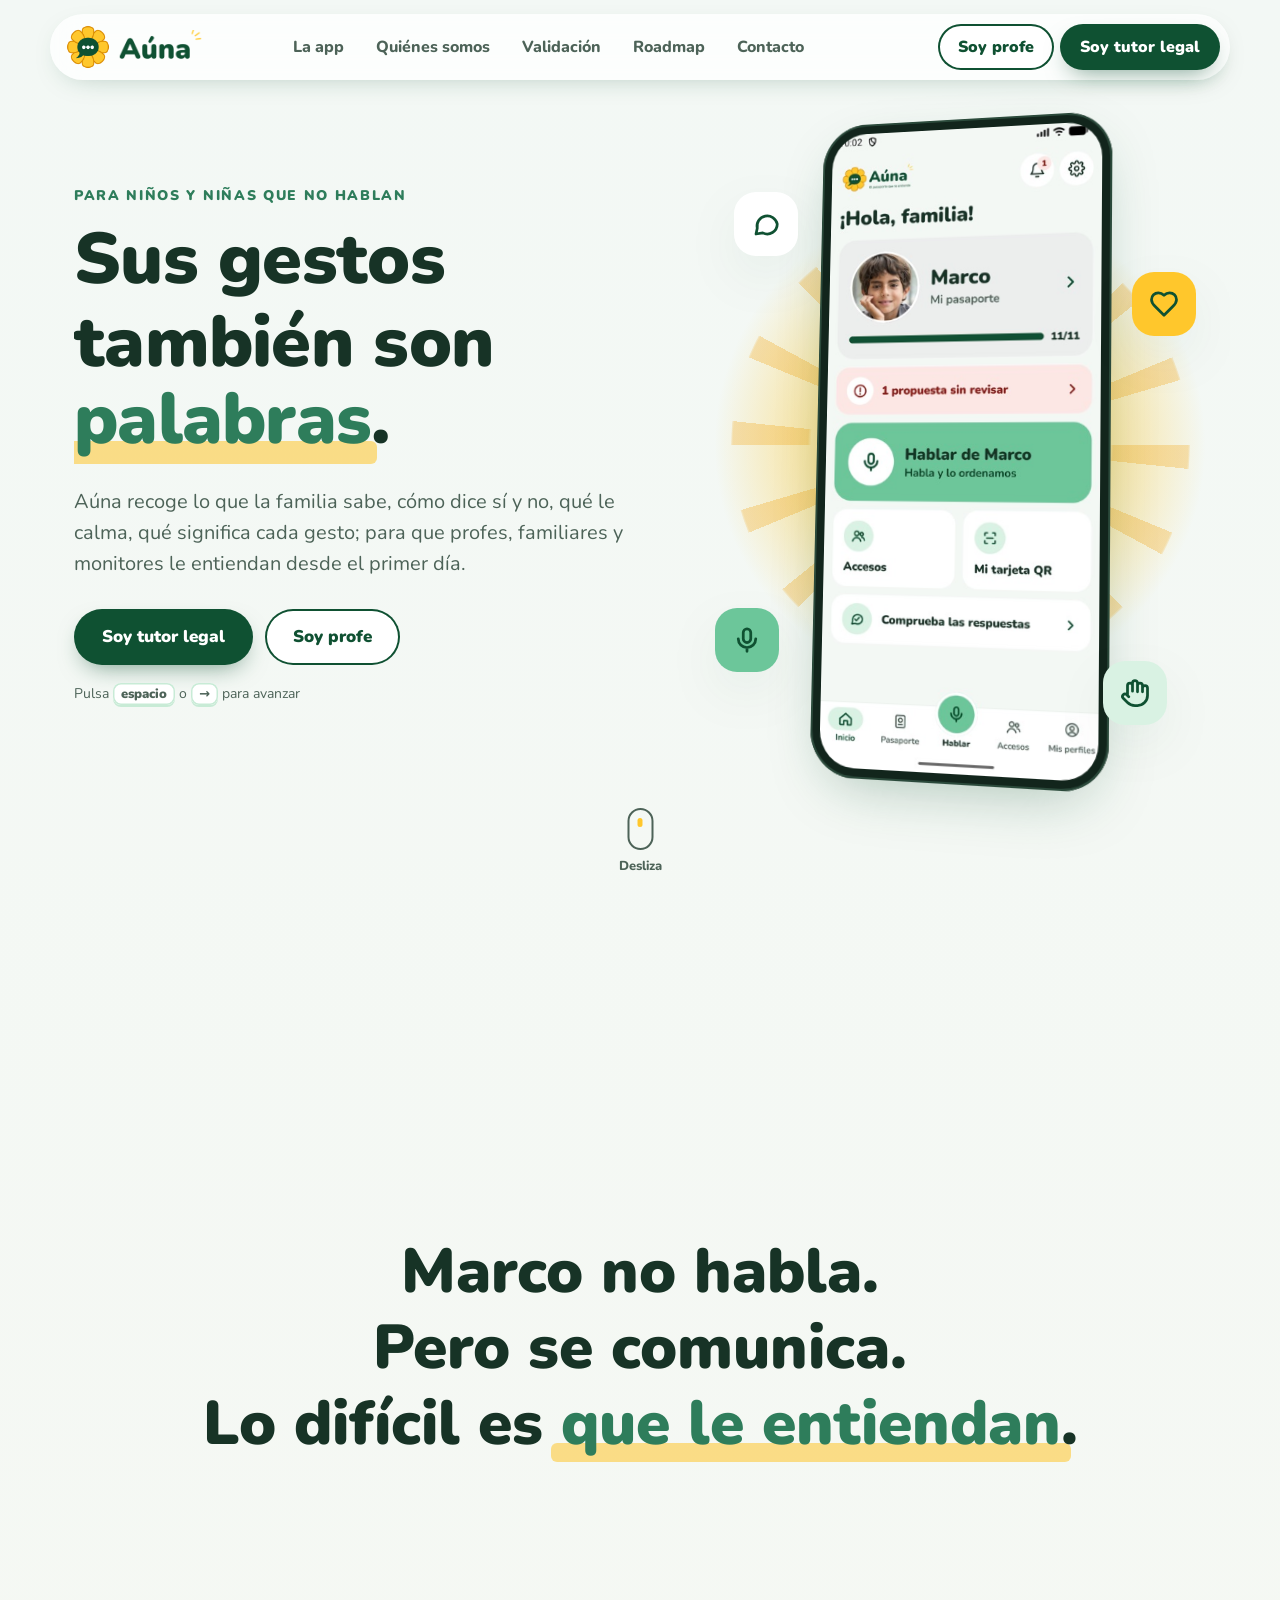
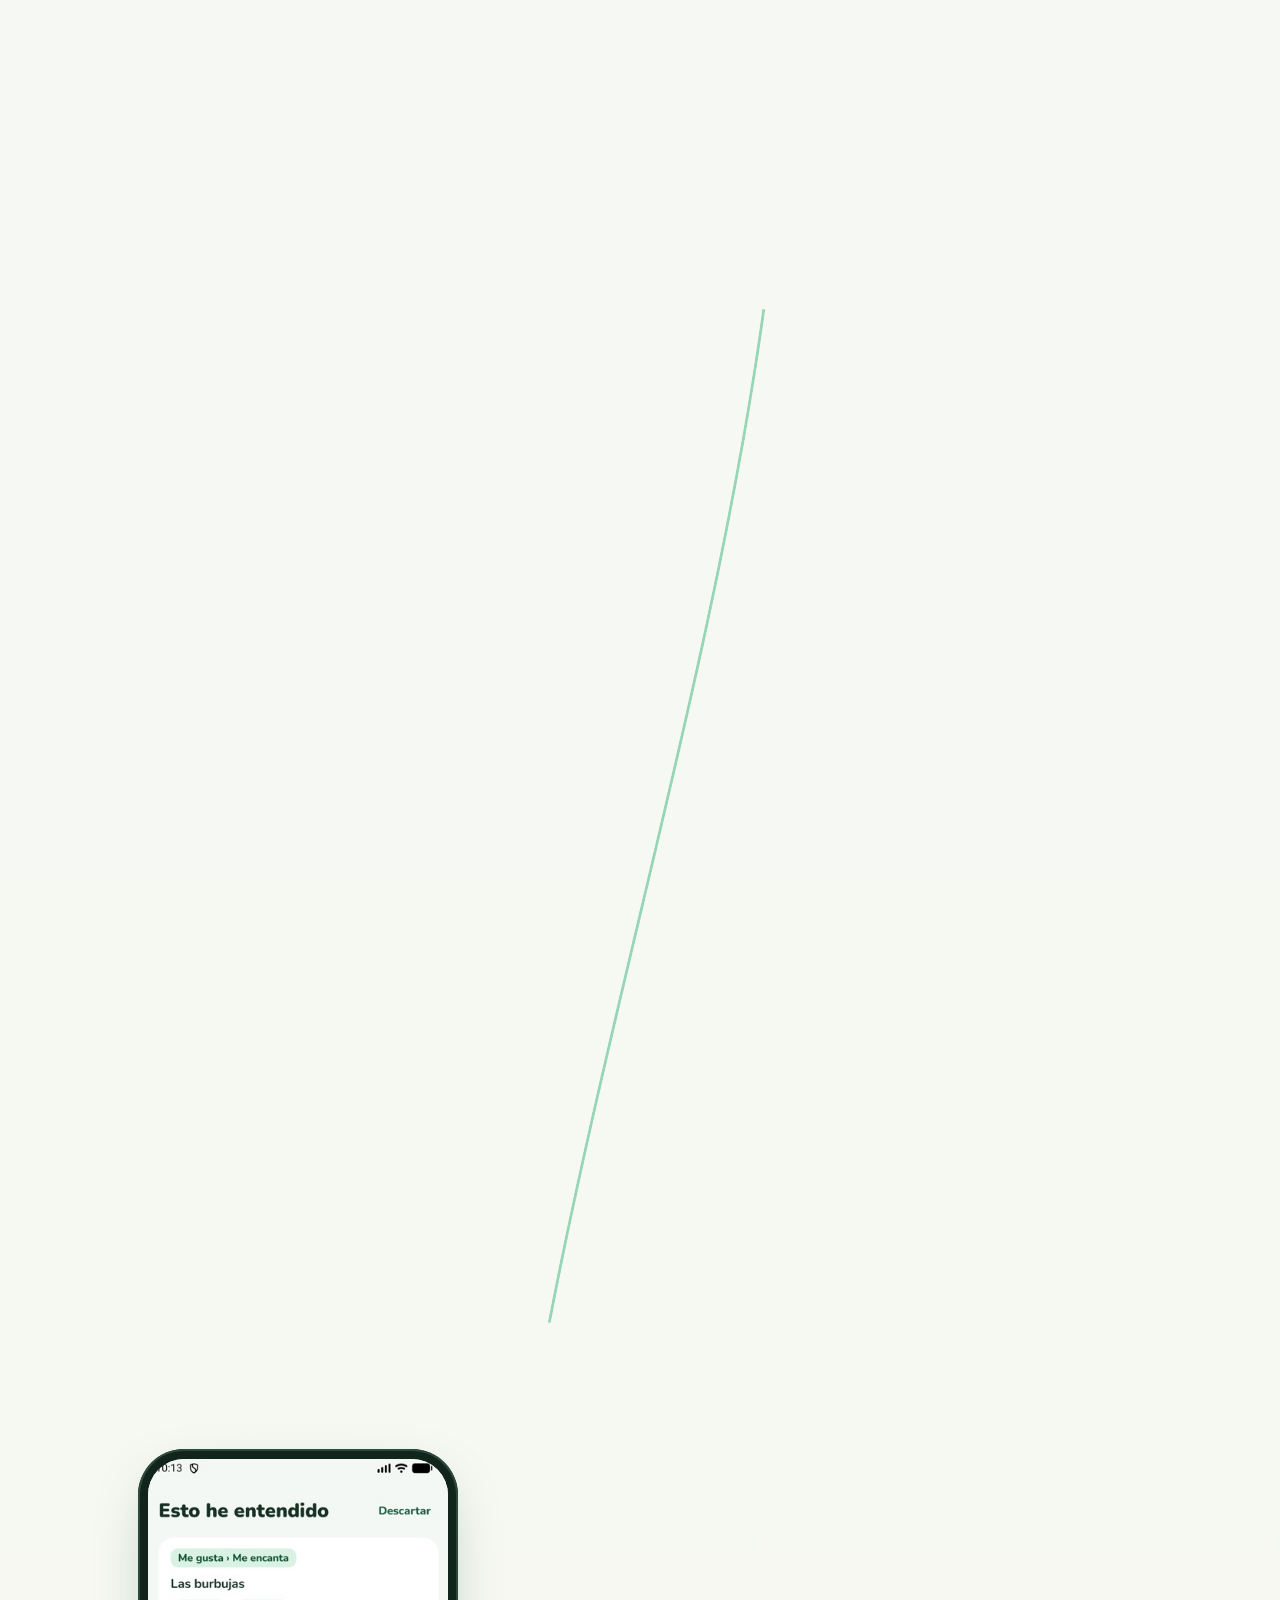
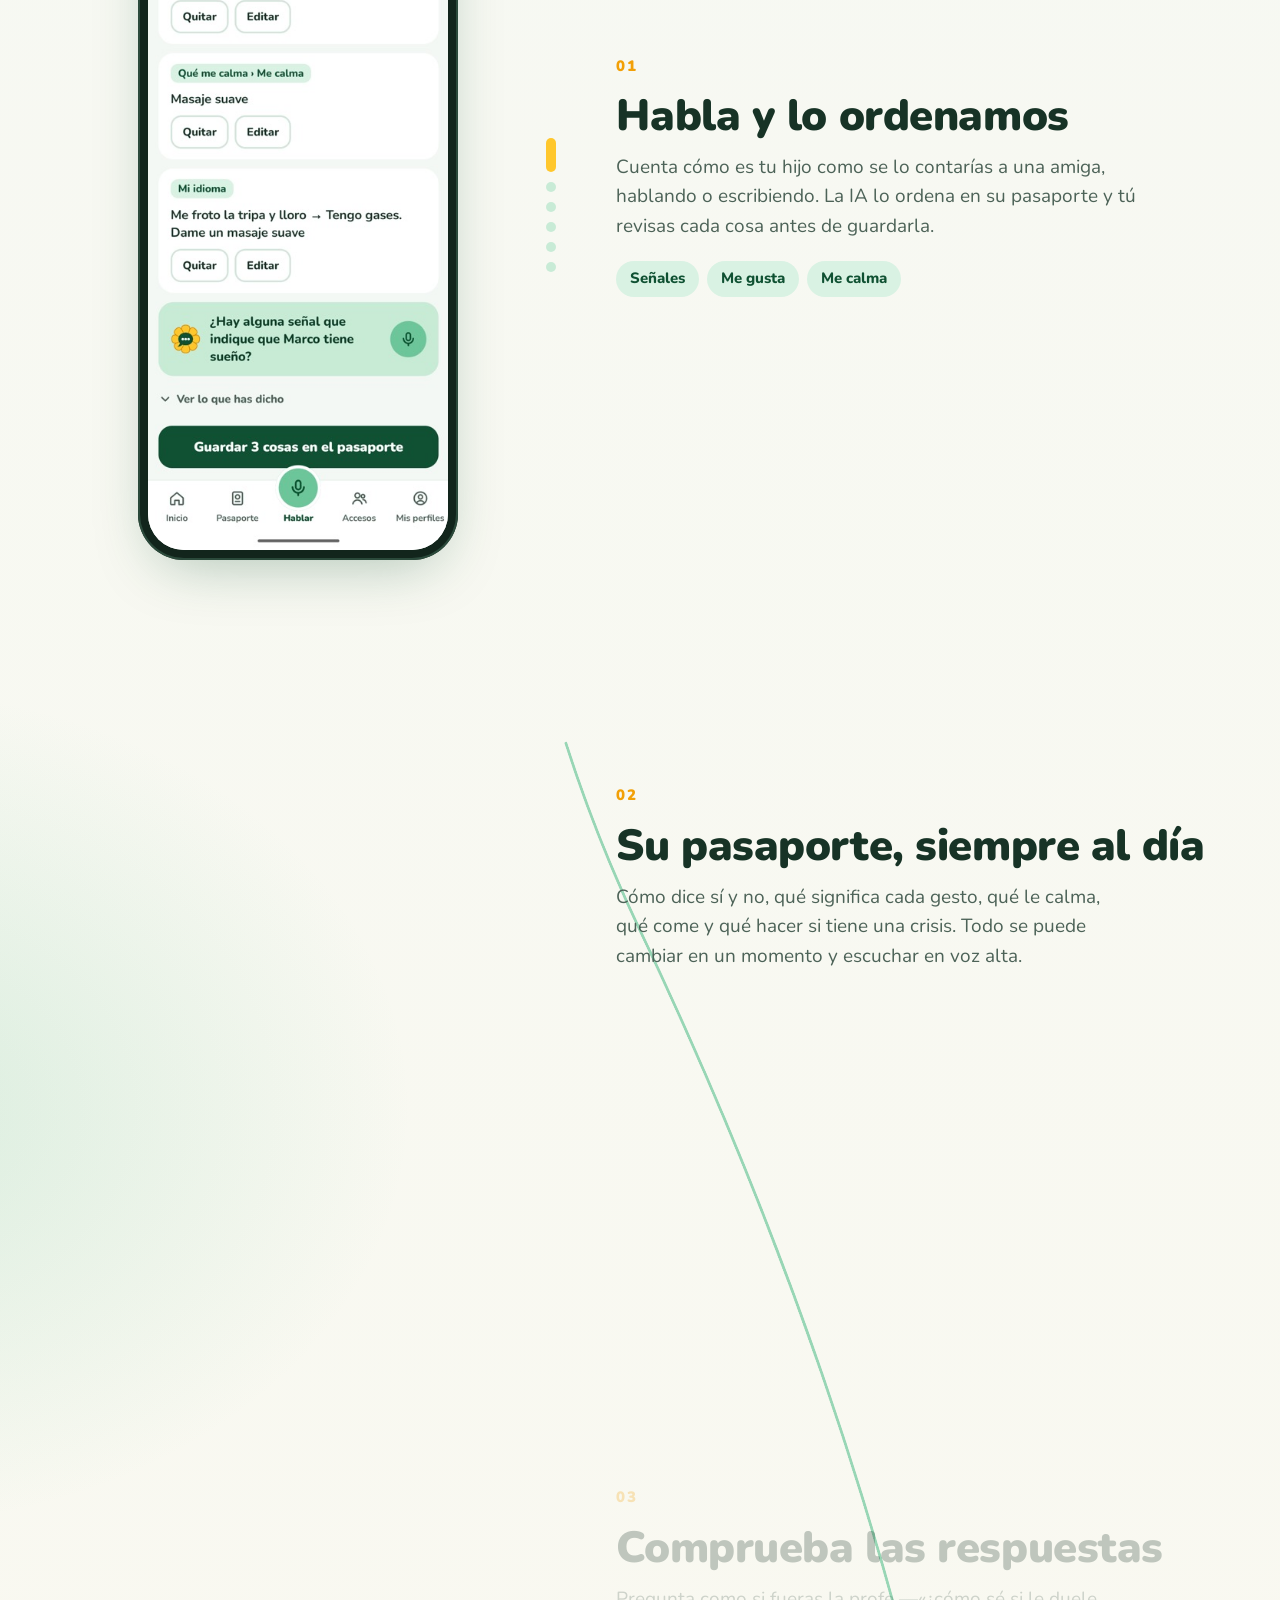
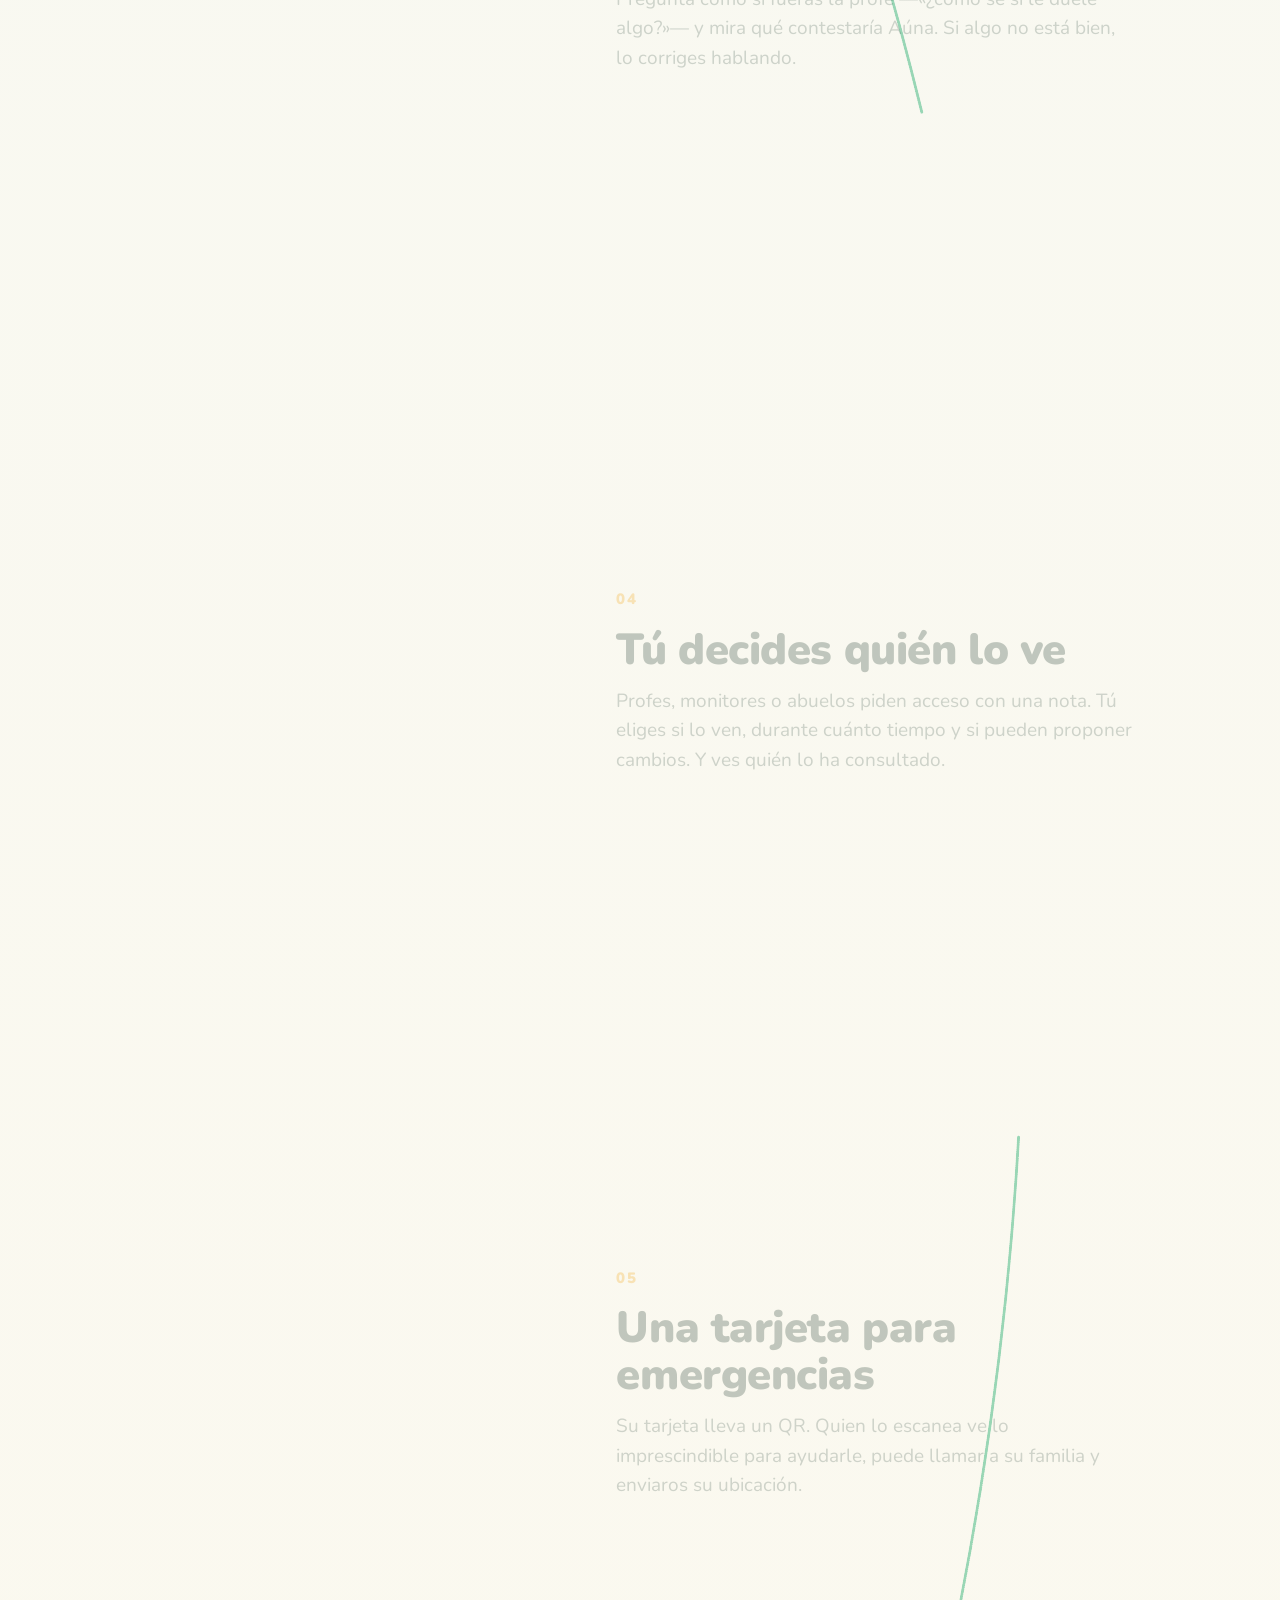
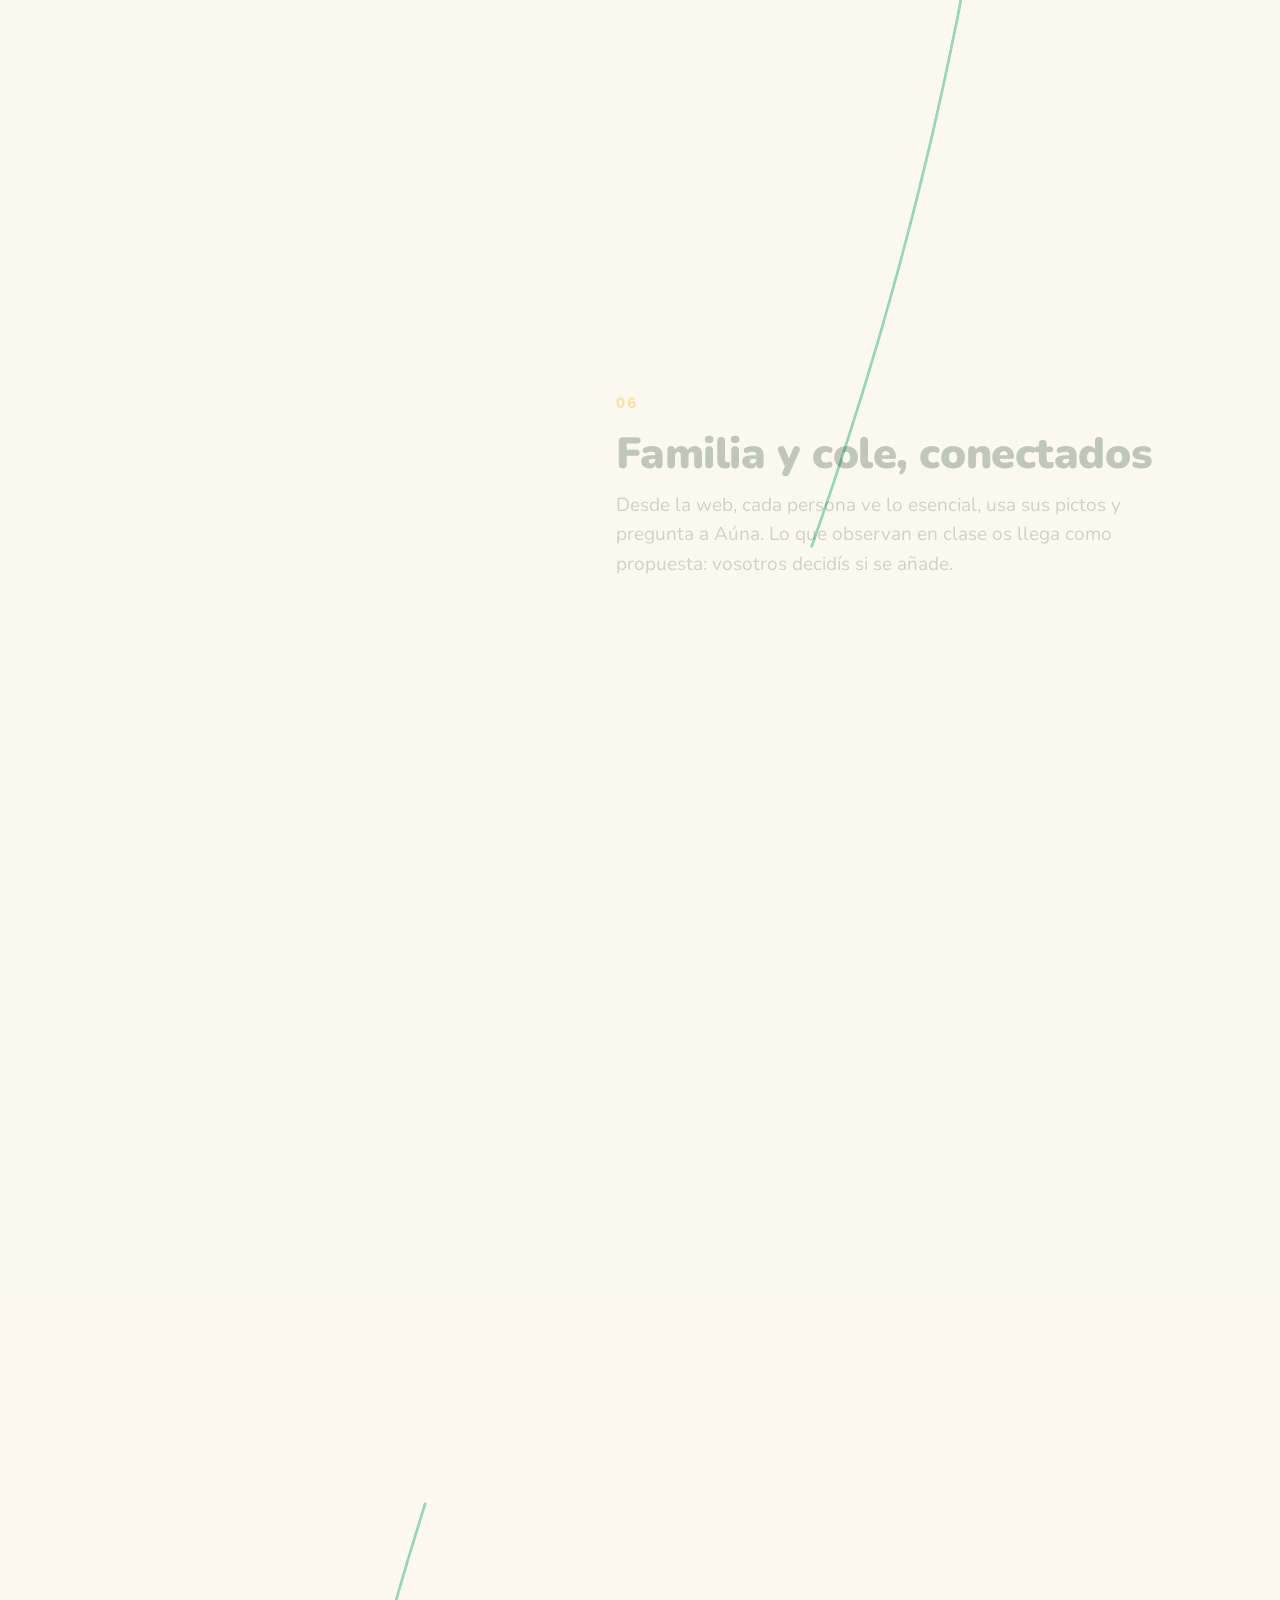
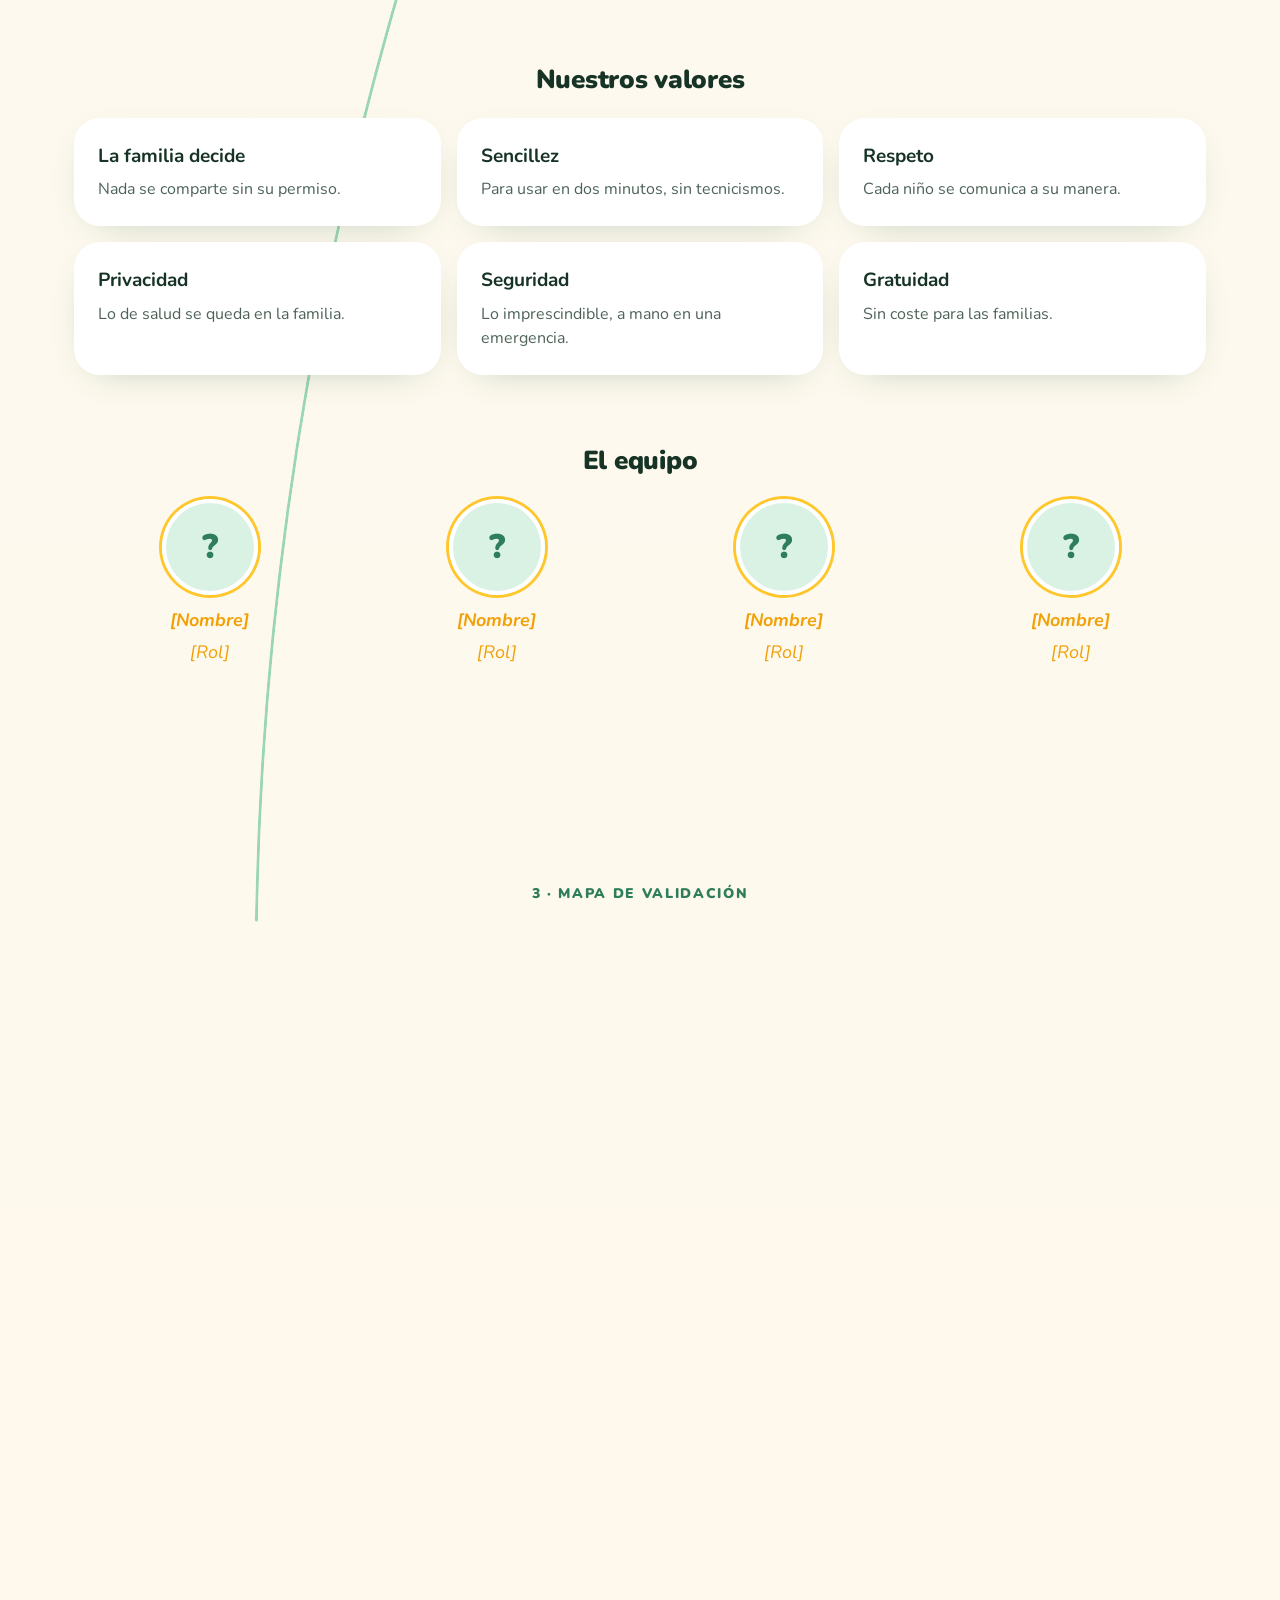
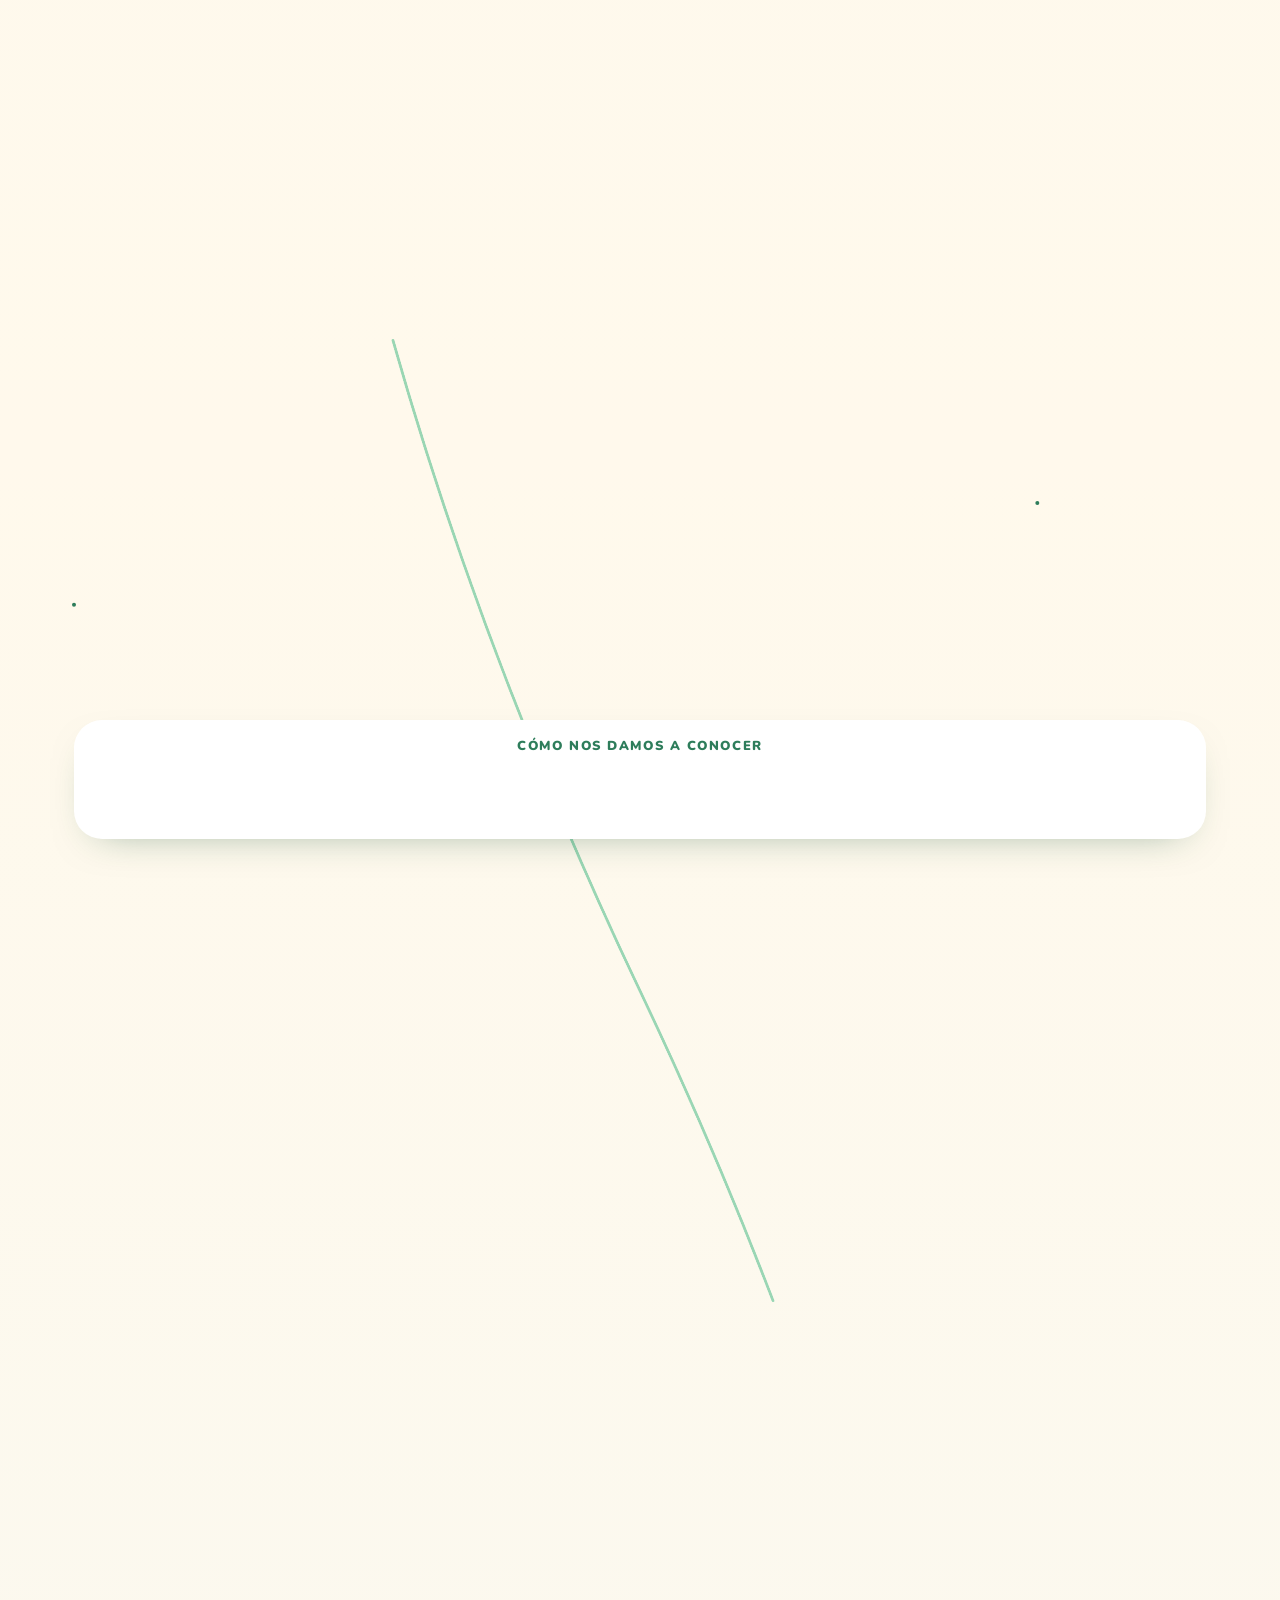
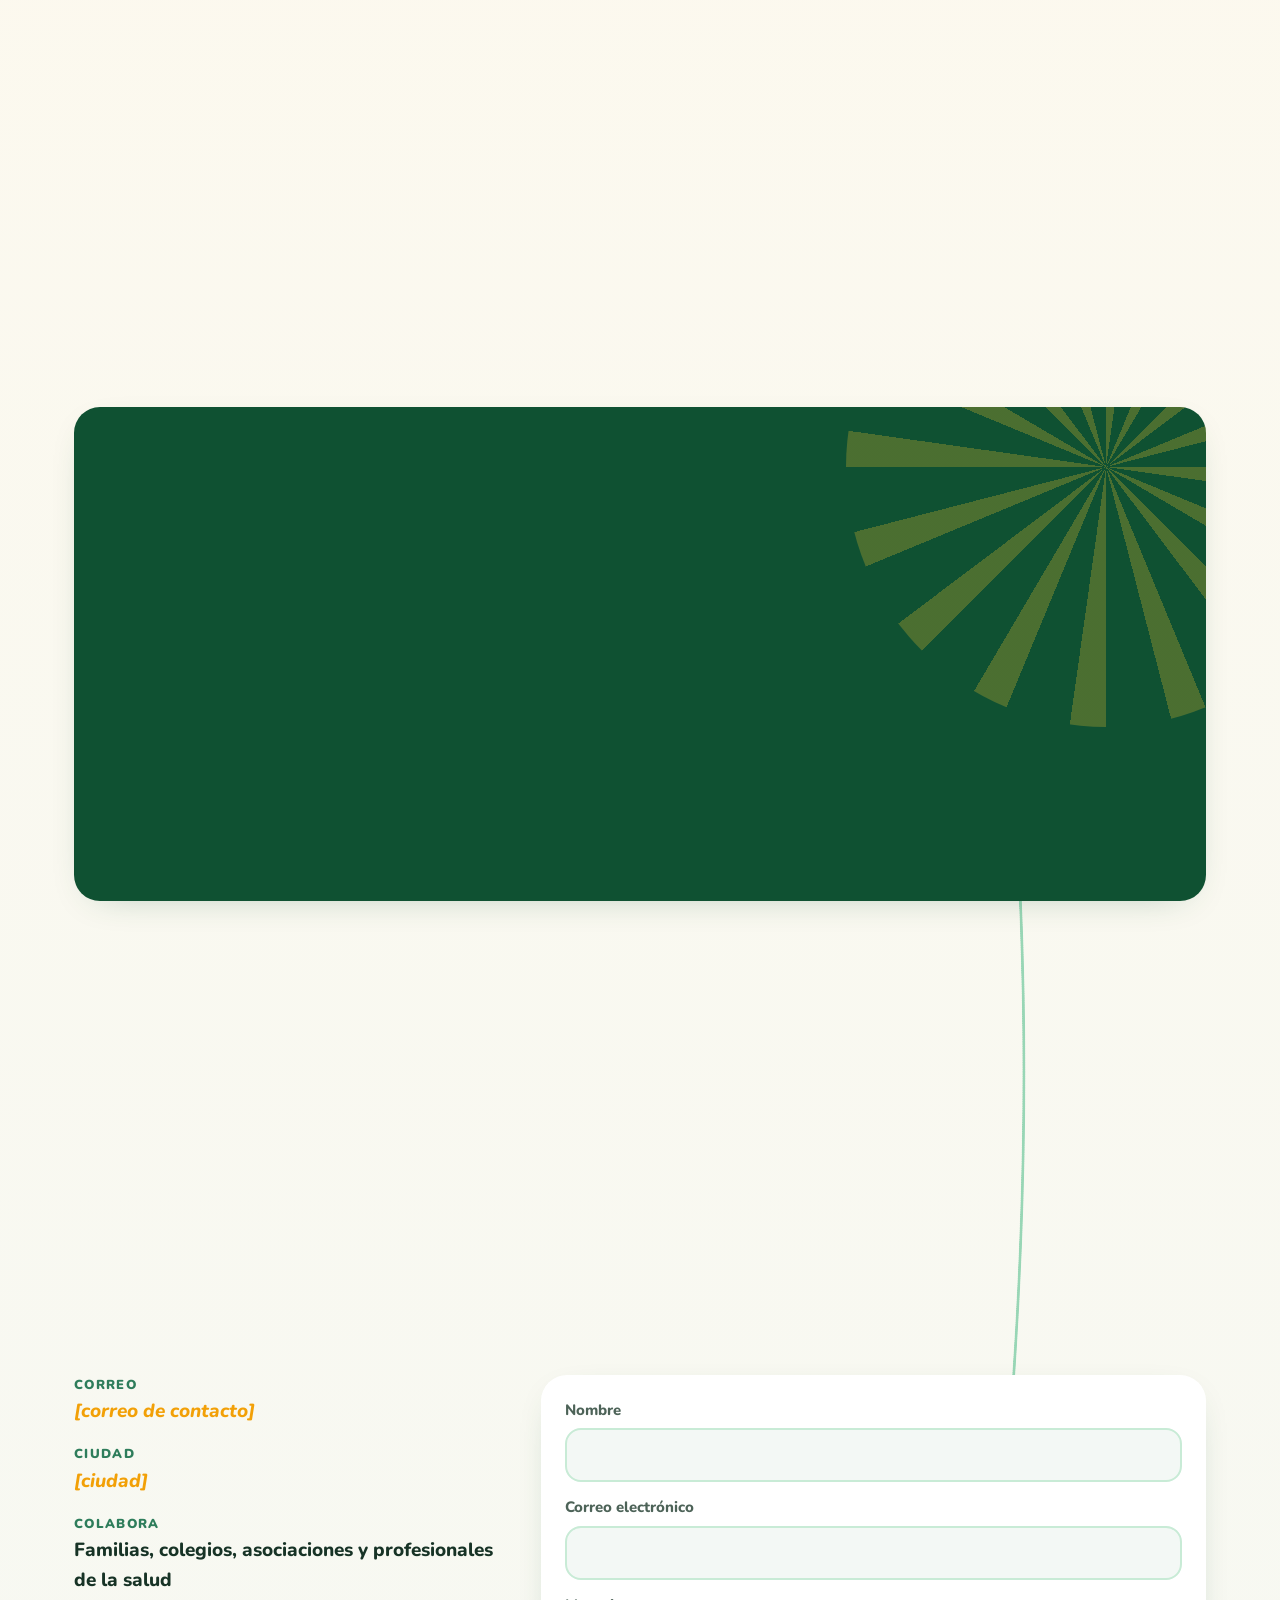
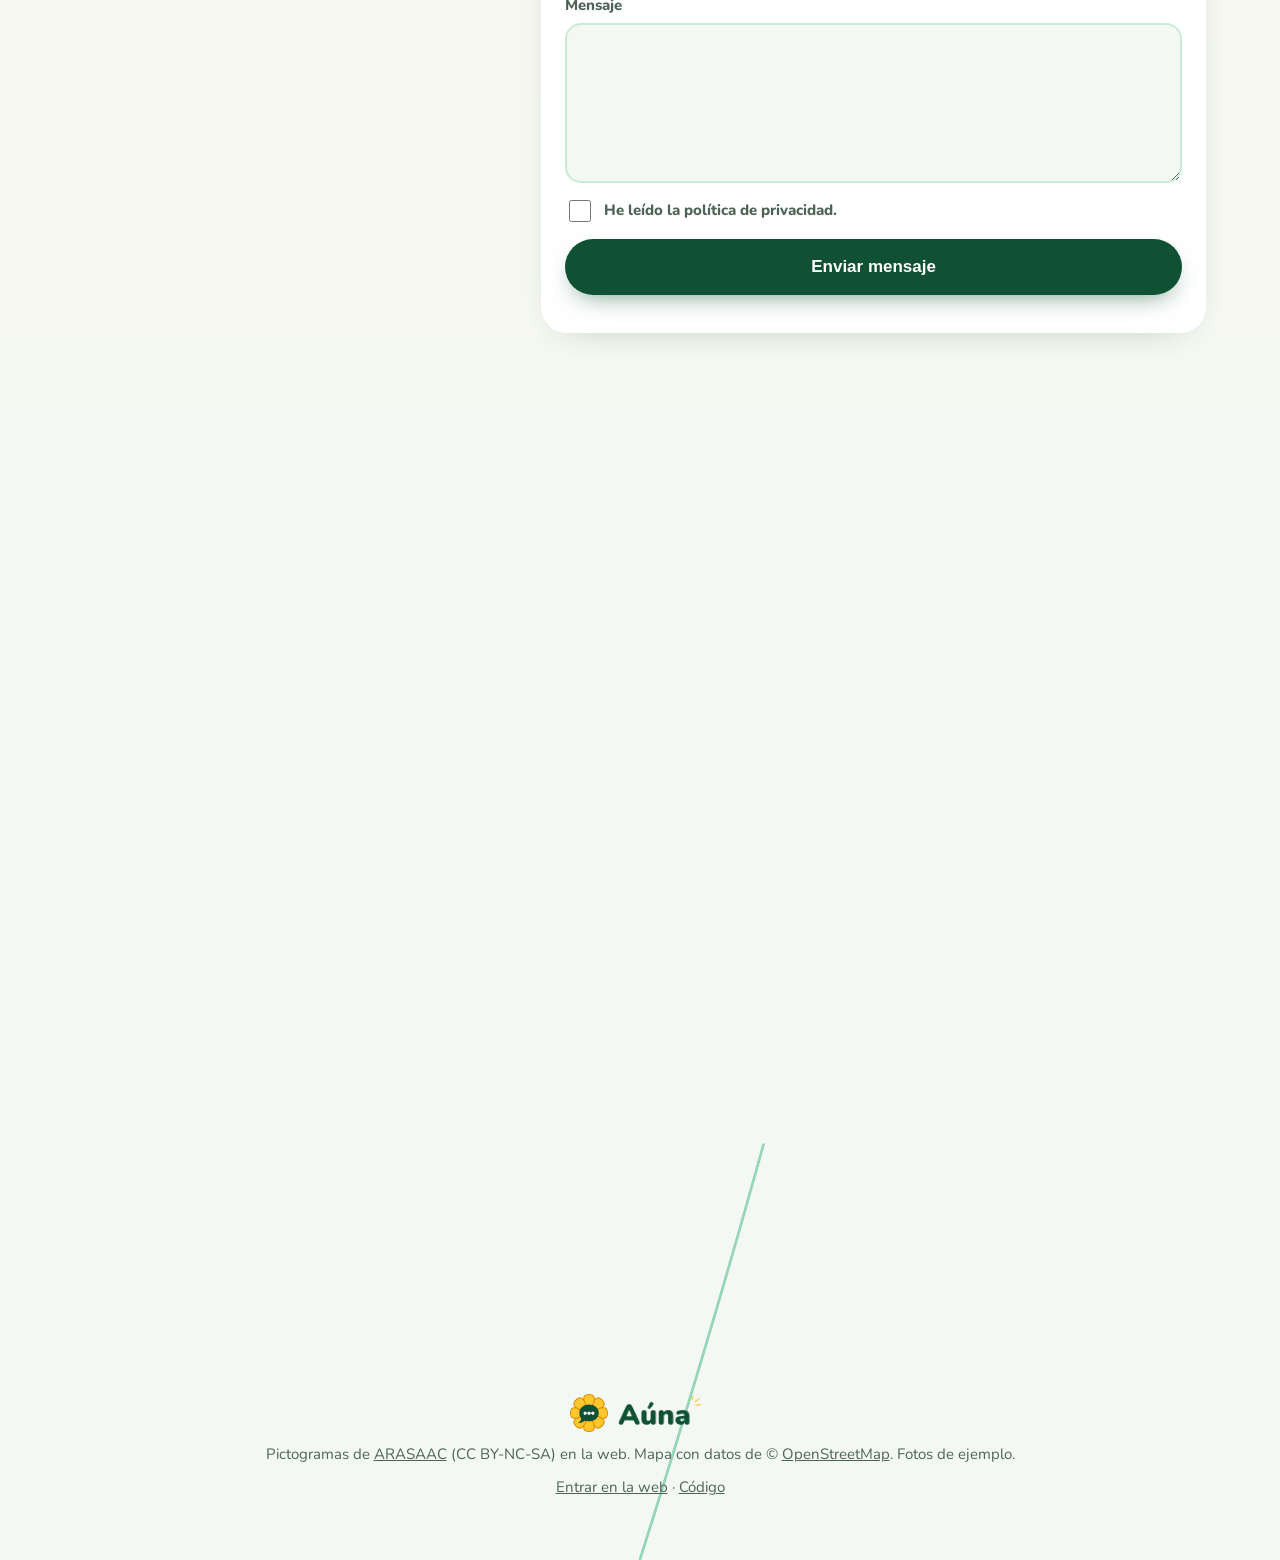
==== commit 8cd7e839: "Landing: roadmap y marketing juntos en una diapositiva visual con camino animado Co-Authored-By: Cla" ====
--- a/web/index.html
+++ b/web/index.html
@@ -18,7 +18,7 @@
 <link rel="preconnect" href="https://fonts.googleapis.com">
 <link rel="preconnect" href="https://fonts.gstatic.com" crossorigin>
 <link rel="stylesheet" href="https://fonts.googleapis.com/css2?family=Nunito:wght@400;600;700;800;900&display=swap">
-<link rel="stylesheet" href="landing/landing.css?v=20">
+<link rel="stylesheet" href="landing/landing.css?v=21">
 </head>
 <body>
 
@@ -211,67 +211,39 @@
     </div>
   </section>
 
-  <!-- 4 · ROADMAP -->
+  <!-- 4 · ROADMAP Y MARKETING -->
   <section class="roadmap slide" id="roadmap" data-p>
     <header class="sec-head">
-      <p class="kicker reveal">4 · Roadmap</p>
+      <p class="kicker reveal">4 · Roadmap y marketing</p>
       <h2 class="lines"><span>El camino de <em>Aúna</em></span></h2>
     </header>
-    <ol class="etapas">
-      <li class="etapa reveal">
-        <p class="etapa-t"><span class="n">1</span>Construir y validar</p>
-        <div class="hito ahora"><em class="ya">Hoy</em><strong>Construimos la plataforma</strong><span>Pasaporte creado con la voz, gestos, tarjeta QR y asistente con IA.</span></div>
-        <div class="hito"><strong>Validamos con familias y profesionales</strong><span>Con asociaciones, universidades e incubadoras.</span></div>
-      </li>
-      <li class="etapa reveal">
-        <p class="etapa-t"><span class="n">2</span>Málaga</p>
-        <div class="hito"><strong>Primer cliente: el Ayuntamiento</strong><span>Licencia anual con pasaportes, cuentas y soporte.</span></div>
-        <div class="hito"><strong>Llegamos a colegios y familias</strong><span>De la mano del ayuntamiento y en redes sociales.</span></div>
-      </li>
-      <li class="etapa reveal">
-        <p class="etapa-t"><span class="n">3</span>Andalucía</p>
-        <div class="hito"><strong>Ayuntamientos de toda Andalucía</strong><span>Licencias en el resto de provincias, con otras administraciones como aliadas.</span></div>
-        <div class="hito"><strong>Colegios y familias premium</strong><span>Cuota para colegios y suscripción opcional para familias.</span></div>
-      </li>
-      <li class="etapa reveal">
-        <p class="etapa-t"><span class="n">4</span>Nuevos usuarios</p>
-        <div class="hito"><strong>Personas mayores</strong><span>En uno o dos años, sus cuidadores. Después, las residencias.</span></div>
-      </li>
-    </ol>
-    <p class="meta-final reveal"><img src="landing/img/girasol.png" alt="" width="40" height="40">La meta: <strong>que ningún niño se quede sin ser comprendido.</strong></p>
-  </section>
-
-  <!-- 5 · MARKETING -->
-  <section class="marketing slide" id="marketing" data-p>
-    <header class="sec-head">
-      <p class="kicker reveal">5 · Marketing</p>
-      <h2 class="lines"><span>Cómo daremos a <em>conocer</em> Aúna</span></h2>
-      <p class="reveal">Primero llegamos a familias y profesionales. Cuando ya la usan y la piden, el ayuntamiento tiene las pruebas para apostar por ella.</p>
-    </header>
-    <ul class="publicos">
-      <li class="card reveal">
-        <p class="publico">Familias</p>
-        <q>Cuéntanos una vez cómo es tu hijo y cualquiera podrá entenderle.</q>
-        <span>Asociaciones, vídeos «Habla mi idioma» en TikTok e Instagram y madres y padres que divulgan.</span>
-      </li>
-      <li class="card reveal">
-        <p class="publico">Profesionales</p>
-        <q>Pregunta y en segundos sabes qué hacer con cada niño.</q>
-        <span>Maestras de AL y PT, logopedas y monitores. Un trimestre de prueba gratis para los centros.</span>
-      </li>
-      <li class="card reveal">
-        <p class="publico">Ayuntamiento</p>
-        <q>Una medida de vuestro Plan de Accesibilidad, con resultados en 12 meses.</q>
-        <span>Reunión con Derechos Sociales con la demo, la lista de espera y cartas de asociaciones.</span>
-      </li>
-    </ul>
-    <p class="regla reveal">Nunca mostramos caras de niños reales. Hablamos de niños entendidos, no de tecnología.</p>
+
+    <div class="camino" aria-label="Etapas del camino de Aúna">
+      <svg class="camino-svg" viewBox="0 0 1000 270" preserveAspectRatio="none" aria-hidden="true">
+        <path class="camino-base" d="M0 180 L110 180 C235 180 235 90 360 90 C485 90 485 180 610 180 C735 180 735 90 860 90 C910 90 930 135 960 135"/>
+        <path class="camino-linea" pathLength="100" d="M0 180 L110 180 C235 180 235 90 360 90 C485 90 485 180 610 180 C735 180 735 90 860 90 C910 90 930 135 960 135"/>
+      </svg>
+      <div class="parada abajo hoy" style="--x: 11%; --y: 66.7%; --i: 0"><span class="bola"><svg viewBox="0 0 24 24" aria-hidden="true"><path d="M14.7 6.3a4 4 0 0 0-5.4 5.4L3 18l3 3 6.3-6.3a4 4 0 0 0 5.4-5.4l-2.6 2.6-2.4-.6-.6-2.4z"/></svg></span><p><em class="ya">Hoy</em><strong>Construir y validar</strong><span>Con familias y profesionales</span></p></div>
+      <div class="parada arriba" style="--x: 36%; --y: 33.3%; --i: 1"><span class="bola"><svg viewBox="0 0 24 24" aria-hidden="true"><path d="M3 21h18M5 21V10M19 21V10M9 21v-5h6v5M2 10l10-6 10 6z"/></svg></span><p><strong>Málaga</strong><span>Primer cliente: el Ayuntamiento</span></p></div>
+      <div class="parada abajo" style="--x: 61%; --y: 66.7%; --i: 2"><span class="bola"><svg viewBox="0 0 24 24" aria-hidden="true"><path d="M9 4 3 6v14l6-2 6 2 6-2V4l-6 2-6-2zM9 4v14M15 6v14"/></svg></span><p><strong>Andalucía</strong><span>Más ayuntamientos y colegios</span></p></div>
+      <div class="parada arriba" style="--x: 86%; --y: 33.3%; --i: 3"><span class="bola"><svg viewBox="0 0 24 24" aria-hidden="true"><path d="M19 14c1.5-1.5 3-3.2 3-5.5A5.5 5.5 0 0 0 16.5 3c-1.8 0-3 .5-4.5 2-1.5-1.5-2.7-2-4.5-2A5.5 5.5 0 0 0 2 8.5c0 2.3 1.5 4 3 5.5l7 7z"/></svg></span><p><strong>Personas mayores</strong><span>En uno o dos años</span></p></div>
+      <div class="parada meta" style="--x: 96%; --y: 50%; --i: 4"><img class="bola sol" src="landing/img/girasol.png" alt=""><p><strong>Que ningún niño se quede sin ser comprendido</strong></p></div>
+    </div>
+
+    <div class="llegar">
+      <p class="llegar-t">Cómo nos damos a conocer</p>
+      <ol class="llegar-pasos">
+        <li style="--i: 0"><span class="bola"><svg viewBox="0 0 24 24" aria-hidden="true"><path d="M16 21v-2a4 4 0 0 0-4-4H6a4 4 0 0 0-4 4v2M9 11a4 4 0 1 0 0-8 4 4 0 0 0 0 8zM22 21v-2a4 4 0 0 0-3-3.9M16 3.1a4 4 0 0 1 0 7.8"/></svg></span><strong>Familias</strong><small>Asociaciones y vídeos «Habla mi idioma»</small></li>
+        <li style="--i: 1"><span class="bola"><svg viewBox="0 0 24 24" aria-hidden="true"><path d="M22 10 12 5 2 10l10 5 10-5zM6 12v5c3 2 9 2 12 0v-5"/></svg></span><strong>Profesionales</strong><small>Un trimestre de prueba gratis</small></li>
+        <li style="--i: 2"><span class="bola verde"><svg viewBox="0 0 24 24" aria-hidden="true"><path d="M14 2H6a2 2 0 0 0-2 2v16a2 2 0 0 0 2 2h12a2 2 0 0 0 2-2V8zM14 2v6h6M9 15l2 2 4-4"/></svg></span><strong>Ayuntamiento</strong><small>Con la demo y sus pruebas</small></li>
+      </ol>
+    </div>
   </section>
 
   <!-- 6 · FINANCIACIÓN -->
   <section class="financiacion slide" id="financiacion" data-p>
     <header class="sec-head">
-      <p class="kicker reveal">6 · Financiación</p>
+      <p class="kicker reveal">5 · Financiación</p>
       <h2 class="lines"><span>Cómo se <em>sostiene</em></span></h2>
     </header>
     <div class="fin-grid">
@@ -317,7 +289,7 @@
   <!-- CONTACTO -->
   <section class="contacto" id="contacto">
     <header class="sec-head">
-      <p class="kicker reveal">7 · Contacto</p>
+      <p class="kicker reveal">6 · Contacto</p>
       <h2 class="lines"><span>Hablemos</span></h2>
       <p class="reveal">¿Eres una familia, un colegio, una asociación o un centro de salud? Queremos construir Aúna contigo.</p>
     </header>
@@ -352,6 +324,6 @@
   <p><a href="app/">Entrar en la web</a> · <a href="https://github.com/paolagdiazz/auna">Código</a></p>
 </footer>
 
-<script src="landing/landing.js?v=20" defer></script>
+<script src="landing/landing.js?v=21" defer></script>
 </body>
 </html>
--- a/web/landing/landing.css
+++ b/web/landing/landing.css
@@ -368,30 +368,61 @@
 @media (prefers-reduced-motion: reduce) { .js .pin .pin-punto, .js .pin .bocadillo { transition: none; } .mapa-wrap { animation: none; } }
 @media (max-width: 960px) { .mapa-wrap { width: 100%; } .bocadillo { max-width: 160px; font-size: 13px; } }
 
-/* ---------- Roadmap ---------- */
-.roadmap .sec-head, .marketing .sec-head, .financiacion .sec-head { margin-bottom: 26px; }
-.etapas { list-style: none; padding: 0; margin: 0; display: grid; grid-template-columns: repeat(4, 1fr); gap: 16px; position: relative; }
-.etapas::before { content: ""; position: absolute; top: 20px; left: 20px; right: 20px; border-top: 3px dotted var(--hoja); }
-.etapa { display: grid; gap: 10px; align-content: start; position: relative; }
-.etapa-t { display: flex; align-items: center; gap: 10px; margin: 0 0 4px; font-weight: 900; font-size: 17px; color: var(--verde); }
-.etapa-t .n { width: 40px; height: 40px; border-radius: 50%; display: grid; place-items: center; background: var(--girasol); color: var(--tinta); font-size: 18px; box-shadow: 0 0 0 6px var(--fondo); flex-shrink: 0; }
-.etapa:first-child .n { background: var(--verde); color: #fff; }
-.hito { background: #fff; border-radius: 18px; padding: 14px 16px; display: grid; gap: 4px; box-shadow: 0 8px 24px -16px rgba(15, 81, 50, 0.45); }
-.hito strong { font-size: 16px; line-height: 1.25; }
-.hito span { color: var(--gris); font-size: 14px; line-height: 1.35; }
-.hito.ahora { box-shadow: inset 0 0 0 2px var(--verde), 0 8px 24px -16px rgba(15, 81, 50, 0.45); }
-.ya { justify-self: start; font-style: normal; font-size: 12px; font-weight: 900; text-transform: uppercase; letter-spacing: 0.1em; color: #fff; background: var(--verde); border-radius: 999px; padding: 2px 10px; }
-.meta-final { display: flex; align-items: center; justify-content: center; gap: 12px; margin: 28px auto 0; font-size: clamp(17px, 1.6vw, 22px); color: var(--tinta); background: var(--menta); padding: 14px 26px; border-radius: 999px; width: fit-content; }
-.meta-final img { width: 40px; height: 40px; }
-
-/* ---------- Marketing ---------- */
-.marketing .sec-head p:not(.kicker) { max-width: 640px; margin-left: auto; margin-right: auto; }
-.publicos { list-style: none; padding: 0; margin: 0; display: grid; grid-template-columns: repeat(3, 1fr); gap: 18px; }
-.publicos li { display: grid; gap: 10px; align-content: start; }
-.publico { margin: 0; font-weight: 900; font-size: 13px; text-transform: uppercase; letter-spacing: 0.12em; color: var(--equilibrio); }
-.publicos q { font-weight: 900; font-size: clamp(17px, 1.5vw, 21px); line-height: 1.3; color: var(--tinta); quotes: "«" "»"; }
-.publicos span { color: var(--gris); font-size: 15px; }
-.regla { text-align: center; margin: 24px 0 0; font-weight: 800; color: var(--equilibrio); }
+/* ---------- Roadmap y marketing ---------- */
+.roadmap .sec-head { margin-bottom: 4px; }
+.camino { position: relative; width: 100%; aspect-ratio: 1000 / 270; max-height: 38vh; margin: 0 auto; }
+.camino-svg { position: absolute; inset: 0; width: 100%; height: 100%; overflow: visible; }
+.camino-base { fill: none; stroke: var(--menta); stroke-width: 22; stroke-linecap: round; vector-effect: non-scaling-stroke; }
+.camino-linea { fill: none; stroke: var(--equilibrio); stroke-width: 4; stroke-linecap: round; stroke-dasharray: 1.2 2.2; vector-effect: non-scaling-stroke; }
+.parada { position: absolute; left: var(--x); top: var(--y); width: 0; height: 0; }
+.parada .bola { position: absolute; left: -32px; top: -32px; }
+.bola { width: 64px; height: 64px; border-radius: 50%; display: grid; place-items: center; background: #fff; box-shadow: 0 0 0 5px var(--girasol), 0 12px 28px -10px rgba(15, 81, 50, 0.5); }
+.bola svg { width: 30px; height: 30px; fill: none; stroke: var(--verde); stroke-width: 2; stroke-linecap: round; stroke-linejoin: round; }
+.bola.verde { background: var(--verde); box-shadow: 0 0 0 5px var(--hoja), 0 12px 28px -10px rgba(15, 81, 50, 0.5); }
+.bola.verde svg { stroke: #fff; }
+.parada.hoy .bola { background: var(--verde); box-shadow: 0 0 0 5px var(--hoja), 0 12px 28px -10px rgba(15, 81, 50, 0.5); animation: latido 2s ease-in-out infinite; }
+.parada.hoy .bola svg { stroke: #fff; }
+@keyframes latido { 50% { box-shadow: 0 0 0 12px rgba(108, 198, 154, 0.45), 0 12px 28px -10px rgba(15, 81, 50, 0.5); } }
+.parada p { position: absolute; left: 0; translate: -50% 0; width: 200px; margin: 0; display: grid; justify-items: center; gap: 2px; text-align: center; }
+.parada.abajo p { top: 44px; }
+.parada.arriba p { bottom: 44px; }
+.parada strong { font-size: 18px; line-height: 1.2; color: var(--tinta); }
+.parada span:not(.bola) { font-size: 14px; color: var(--gris); }
+.parada.meta .bola { width: 84px; height: 84px; left: -42px; top: -42px; box-shadow: none; background: none; }
+.parada.meta p { top: 50px; width: 180px; left: auto; right: -42px; translate: none; justify-items: end; text-align: right; }
+.parada.meta strong { font-size: 14px; color: var(--verde); }
+.ya { font-style: normal; font-size: 11px; font-weight: 900; text-transform: uppercase; letter-spacing: 0.1em; color: #fff; background: var(--verde); border-radius: 999px; padding: 2px 10px; margin-bottom: 2px; }
+
+.llegar { margin-top: 14px; background: #fff; border-radius: 28px; padding: 16px 24px 18px; box-shadow: 0 14px 40px -24px rgba(15, 81, 50, 0.5); }
+.llegar-t { margin: 0 0 10px; text-align: center; font-weight: 900; font-size: 13px; letter-spacing: 0.12em; text-transform: uppercase; color: var(--equilibrio); }
+.llegar-pasos { list-style: none; padding: 0; margin: 0; display: grid; grid-template-columns: repeat(3, 1fr); gap: 20px; position: relative; }
+.llegar-pasos li { display: grid; grid-template-columns: auto 1fr; grid-template-rows: auto auto; column-gap: 14px; row-gap: 2px; align-items: center; position: relative; }
+.llegar-pasos .bola { grid-row: span 2; width: 54px; height: 54px; box-shadow: 0 0 0 4px var(--menta); }
+.llegar-pasos .bola.verde { box-shadow: 0 0 0 4px var(--hoja); }
+.llegar-pasos .bola svg { width: 26px; height: 26px; }
+.llegar-pasos strong { font-size: 18px; display: flex; align-items: center; gap: 8px; }
+.llegar-pasos small { font-size: 14px; color: var(--gris); }
+.llegar-pasos li:not(:last-child)::after { content: ""; position: absolute; right: -16px; top: 50%; width: 12px; height: 12px; border-top: 3px solid var(--hoja); border-right: 3px solid var(--hoja); rotate: 45deg; translate: 0 -50%; }
+
+/* Animación: el camino se dibuja, las paradas aparecen una a una y luego los públicos */
+.js .roadmap .camino-linea { stroke-dasharray: 0 100; transition: stroke-dasharray 2s ease; }
+.js .roadmap.play .camino-linea { stroke-dasharray: 1.2 2.2; }
+.js .roadmap .camino-base { stroke-dashoffset: 0; clip-path: inset(0 100% 0 0); transition: clip-path 2s ease; }
+.js .roadmap.play .camino-base { clip-path: inset(0 0 0 0); }
+.js .roadmap .parada { opacity: 0; scale: 0.4; transition: opacity 0.4s, scale 0.5s cubic-bezier(0.3, 1.6, 0.5, 1); transition-delay: calc(0.3s + var(--i) * 0.4s); }
+.js .roadmap.play .parada { opacity: 1; scale: 1; }
+.js .roadmap .llegar-pasos li { opacity: 0; translate: 0 20px; transition: opacity 0.5s, translate 0.6s cubic-bezier(0.2, 0.8, 0.2, 1); transition-delay: calc(2.2s + var(--i) * 0.3s); }
+.js .roadmap.play .llegar-pasos li { opacity: 1; translate: 0 0; }
+@media (prefers-reduced-motion: reduce) { .js .roadmap * { transition: none !important; animation: none !important; } }
+@media (max-width: 960px) {
+  .camino { aspect-ratio: auto; max-height: none; display: grid; gap: 28px; }
+  .camino-svg { display: none; }
+  .parada { position: static; width: auto; height: auto; display: flex; align-items: center; gap: 14px; }
+  .parada .bola, .parada.meta .bola { position: static; flex-shrink: 0; }
+  .parada p, .parada.meta p { position: static; translate: none; width: auto; justify-items: start; text-align: left; }
+  .llegar-pasos { grid-template-columns: 1fr; }
+  .llegar-pasos li::after { display: none; }
+}
 
 /* ---------- Financiación ---------- */
 .fin-grid { display: grid; grid-template-columns: 1fr 1fr; gap: 32px; align-items: center; }
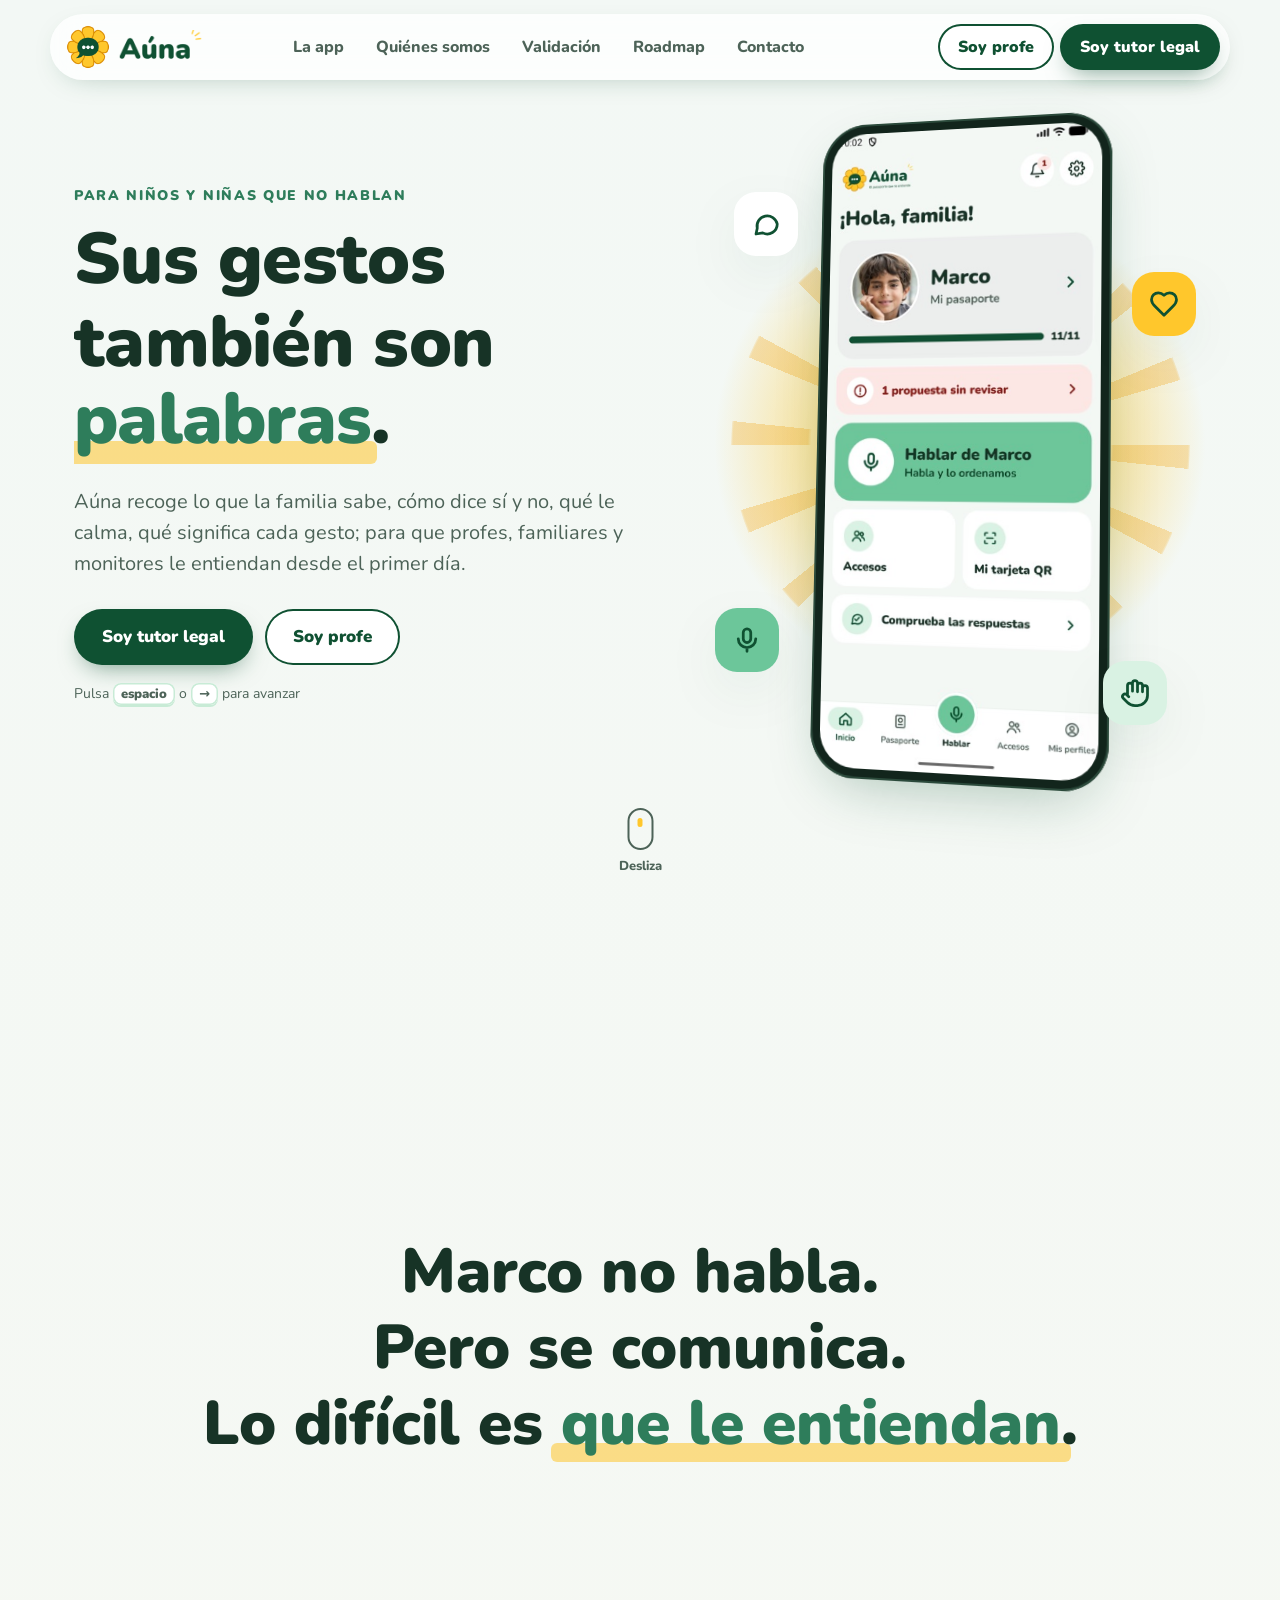
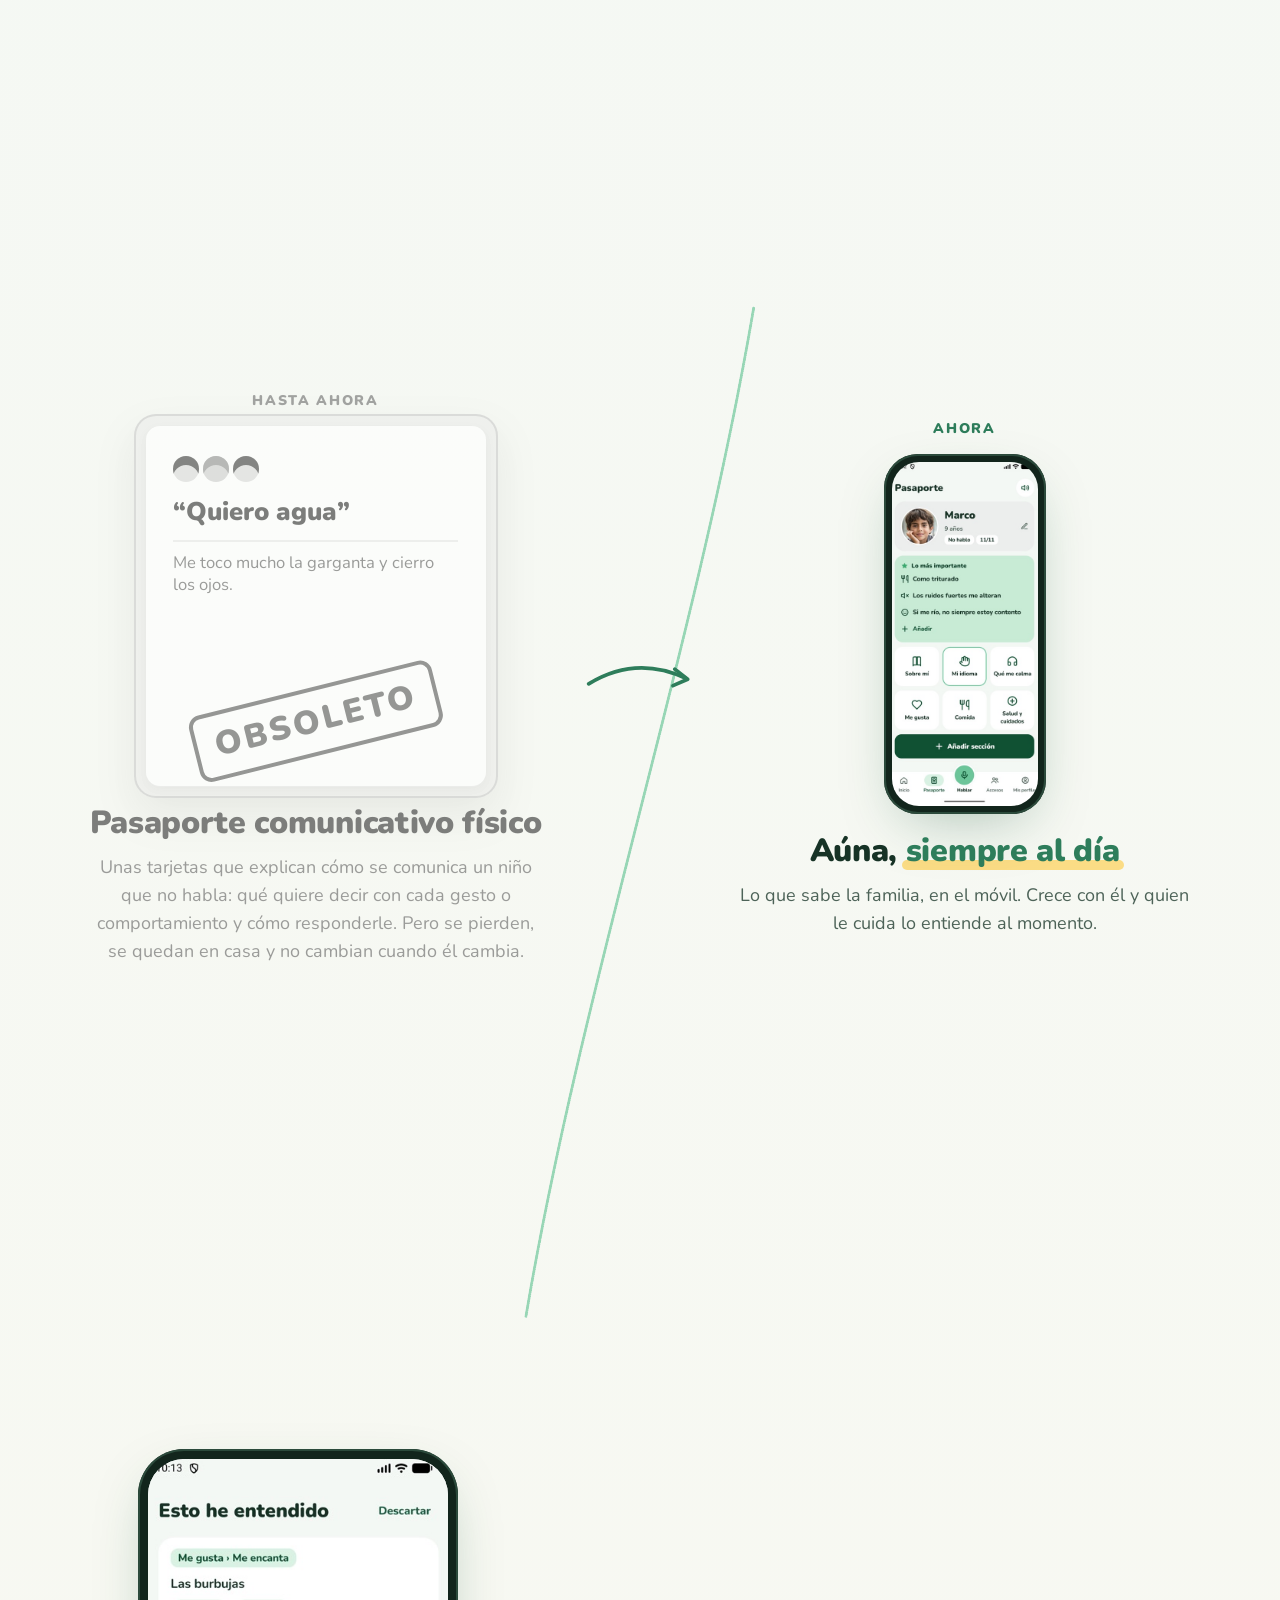
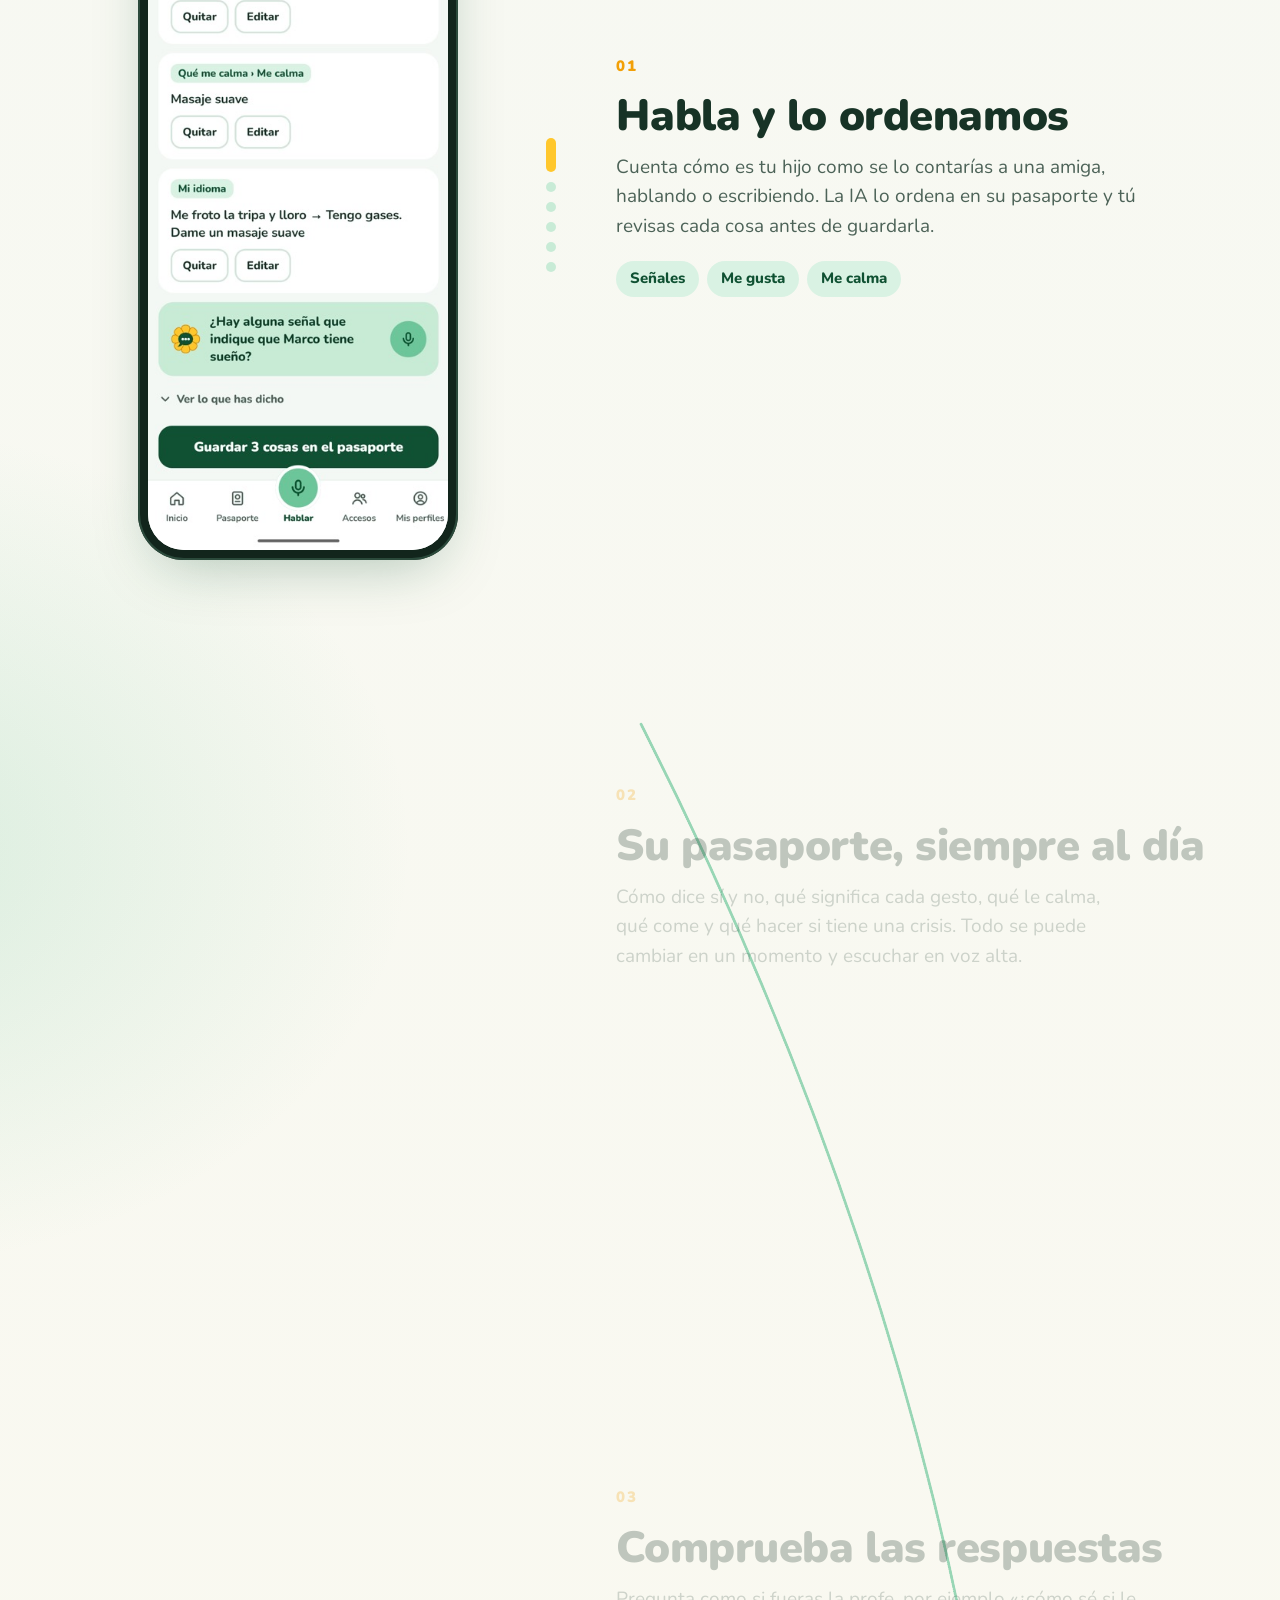
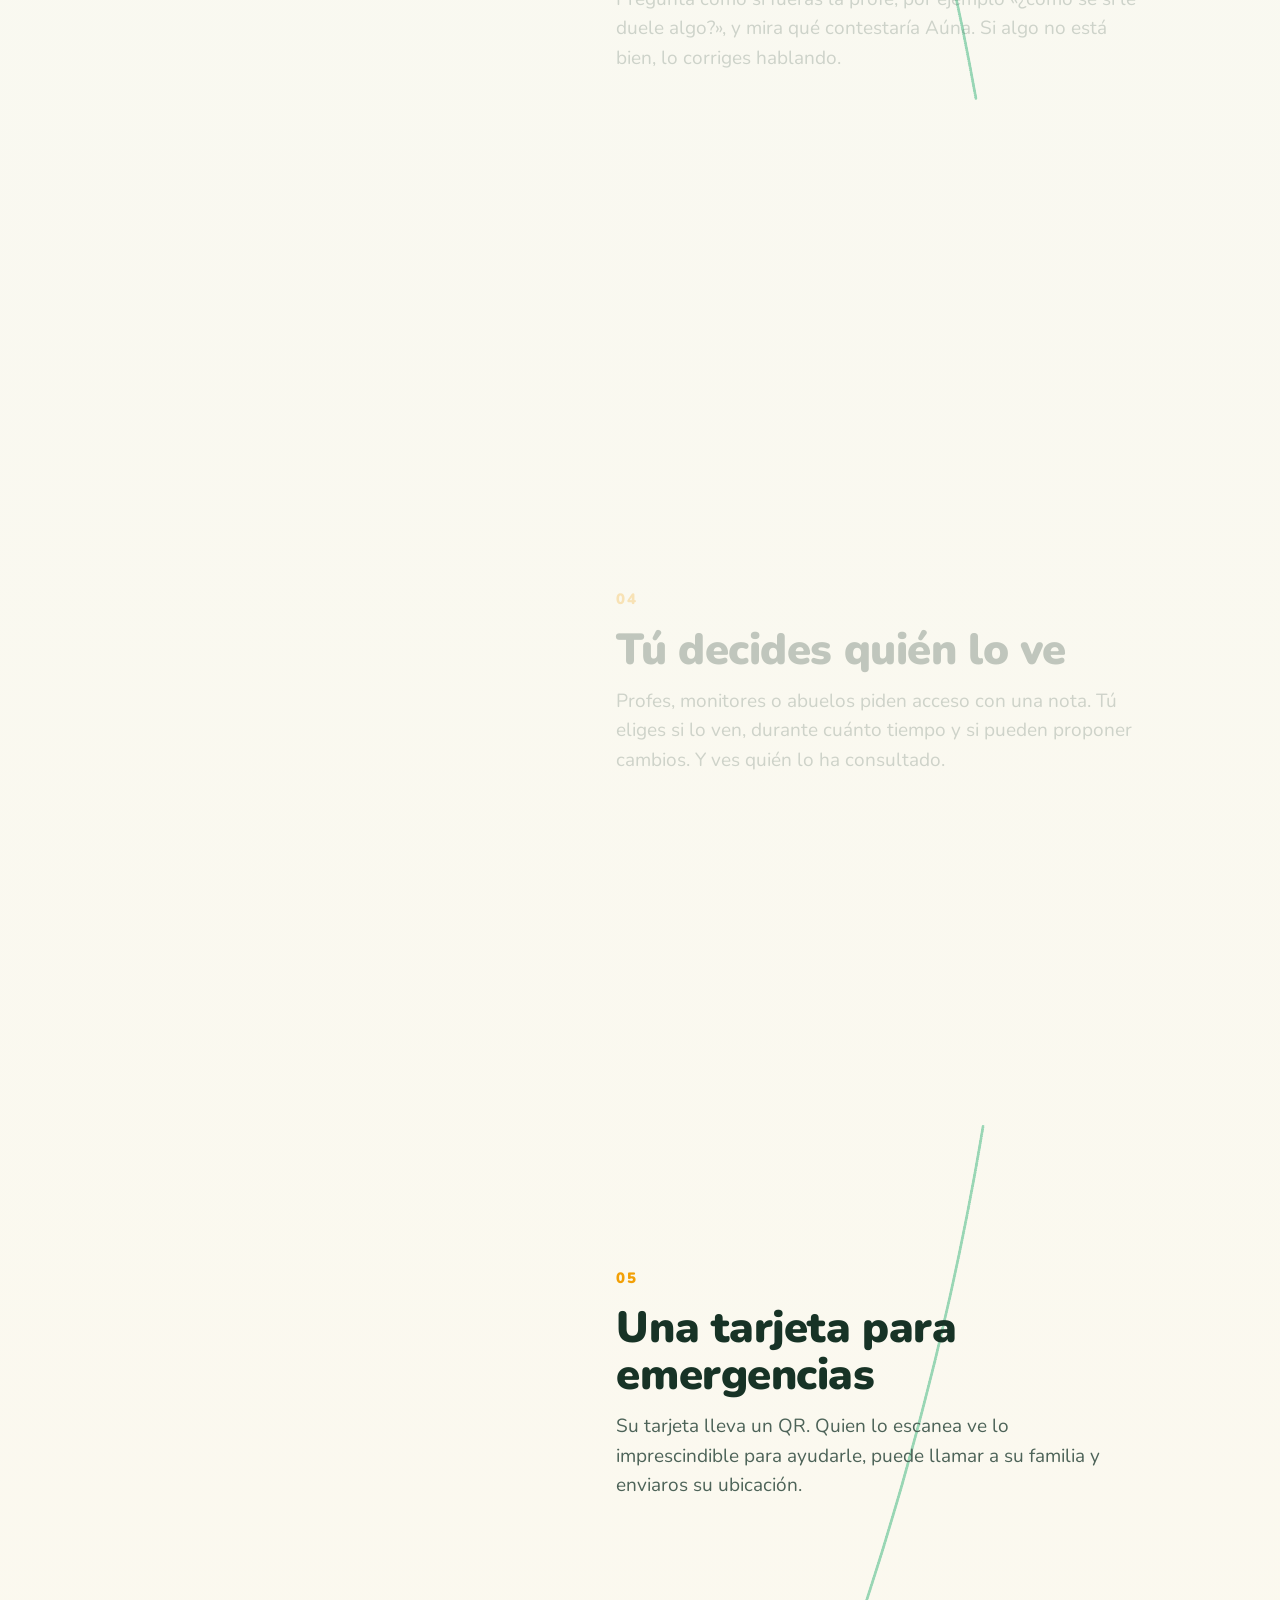
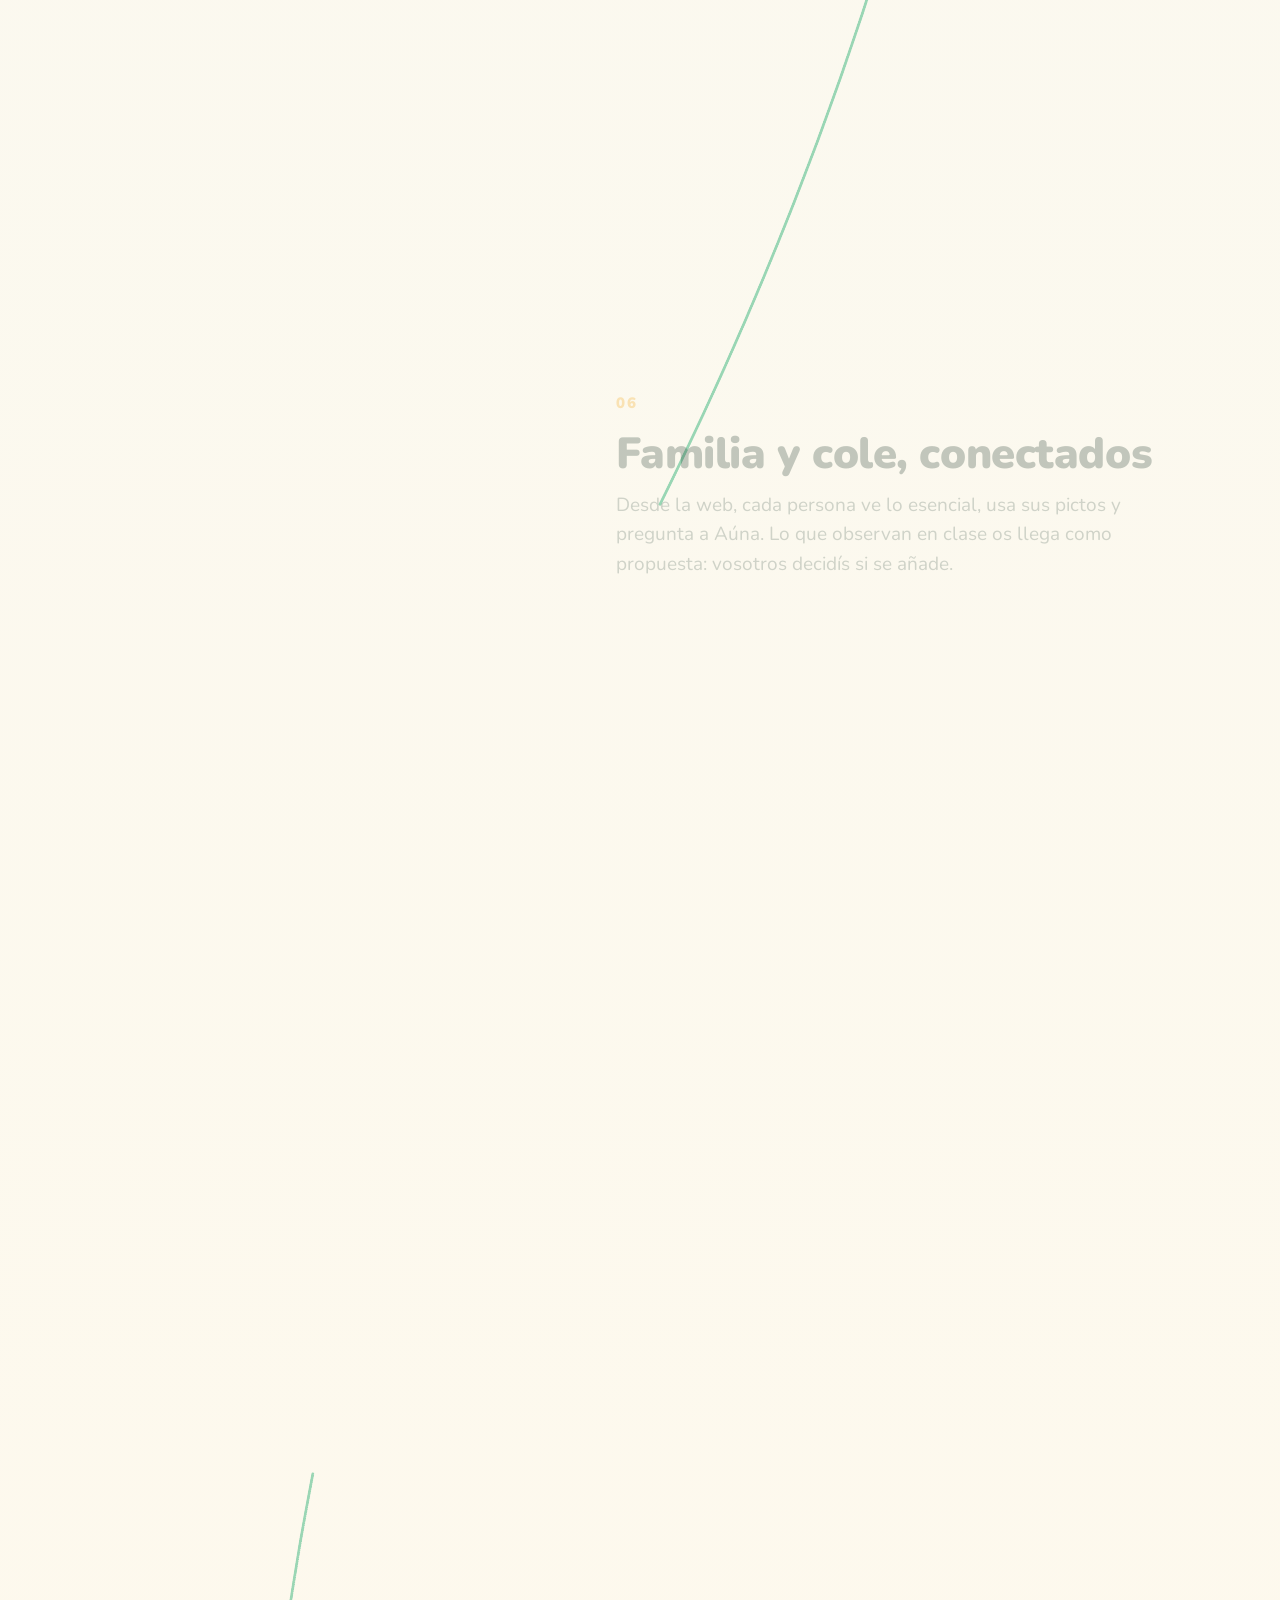
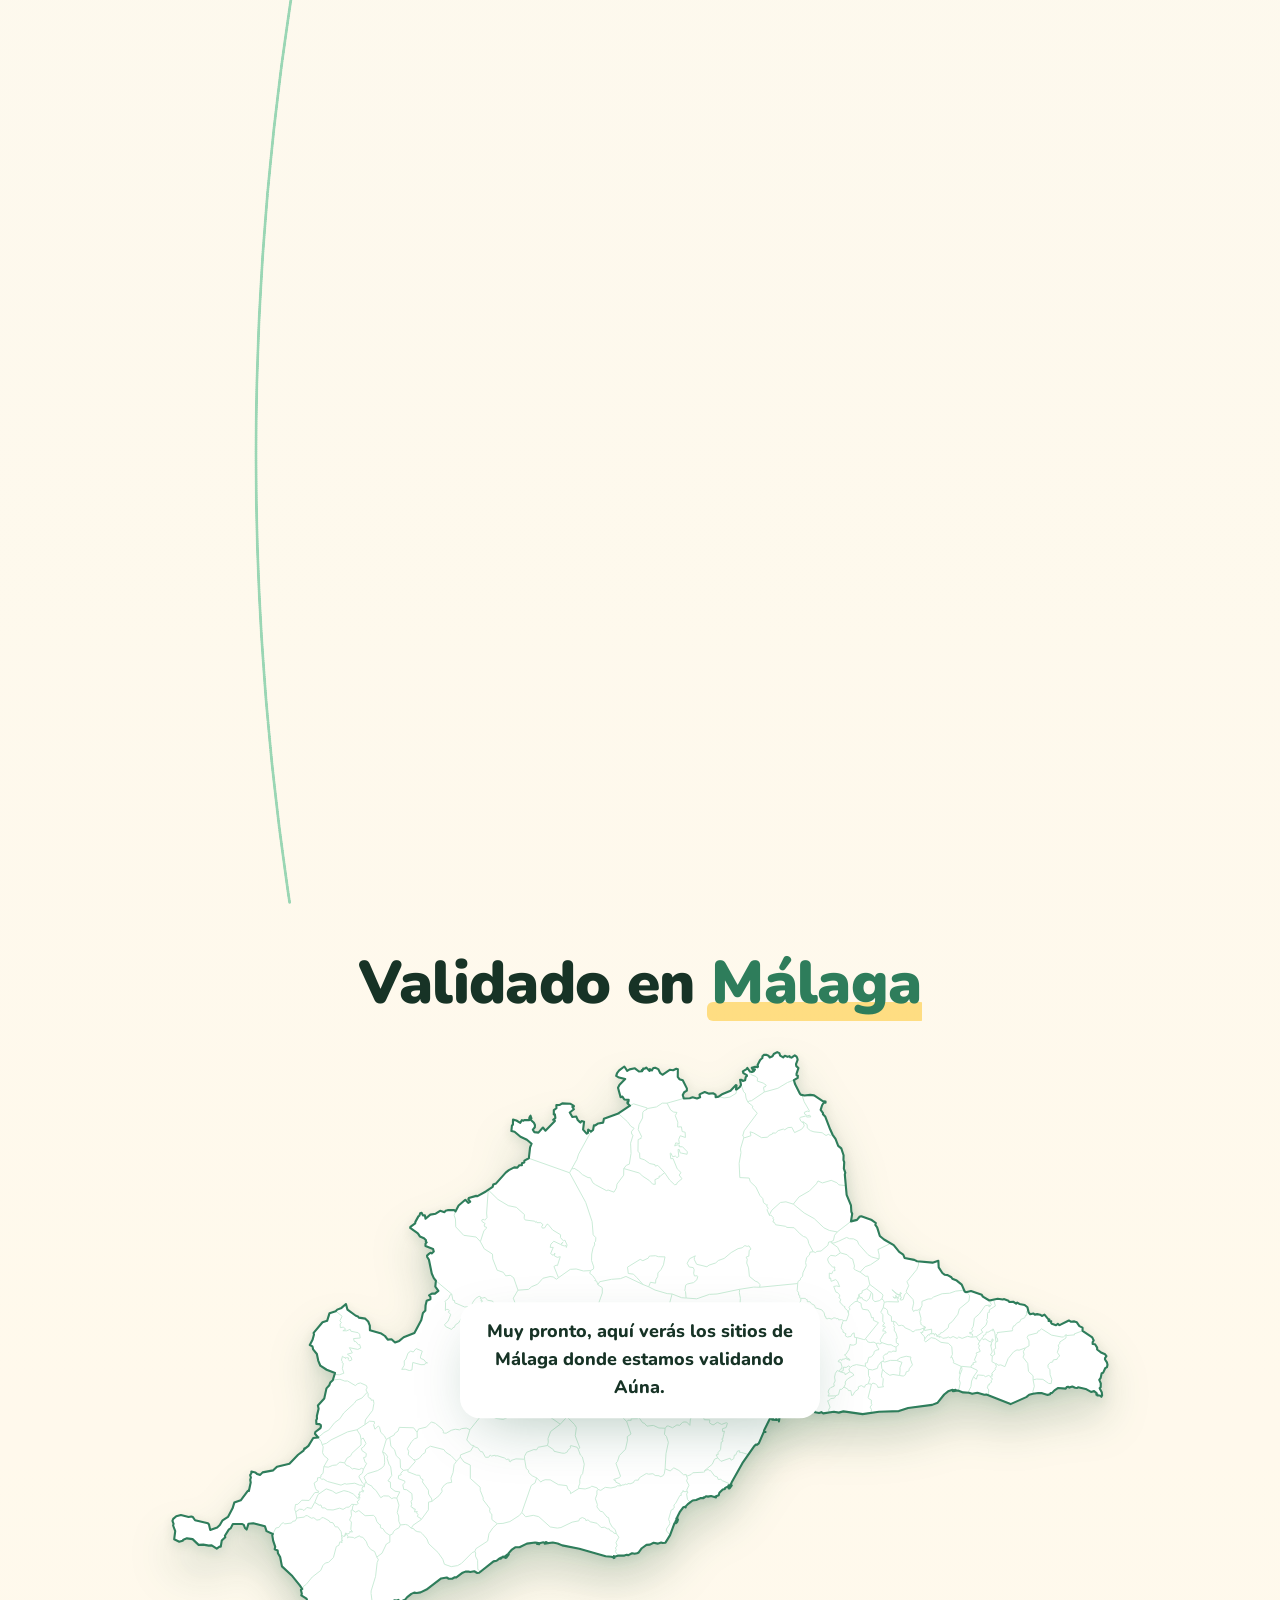
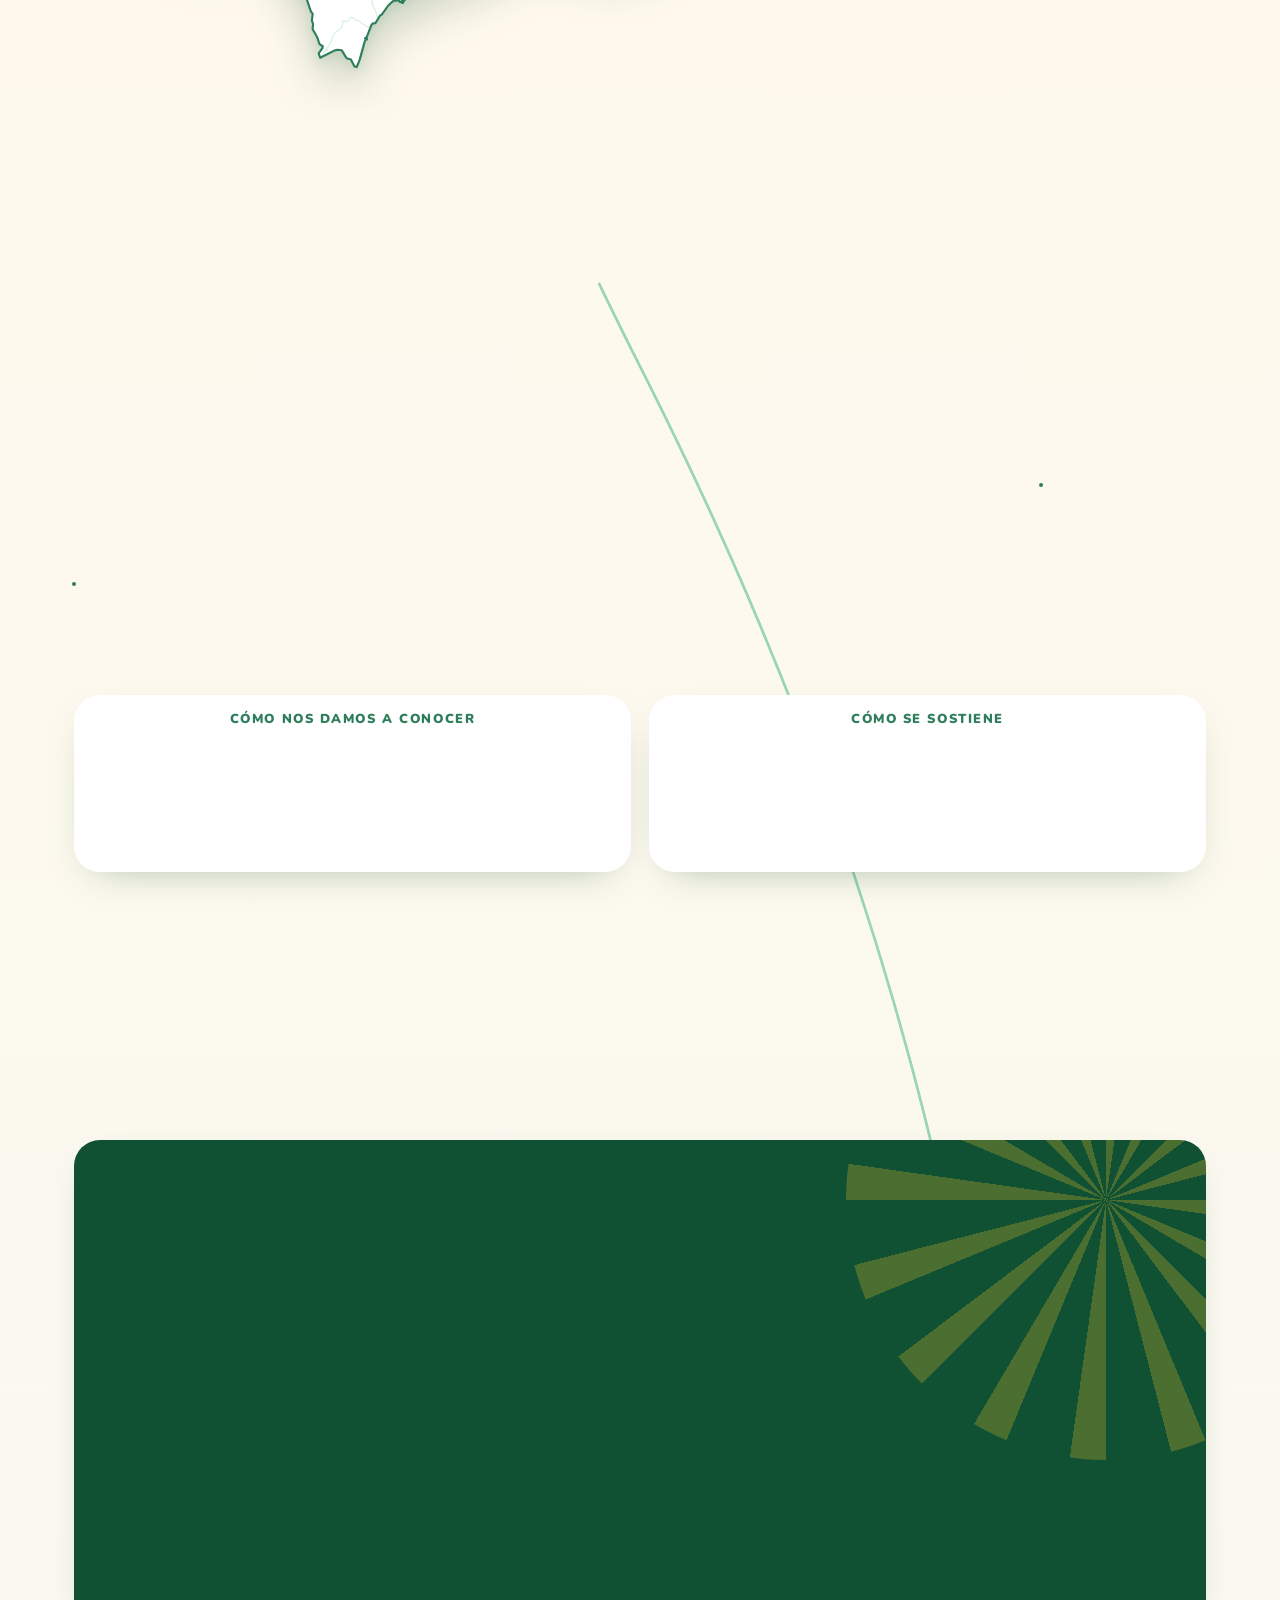
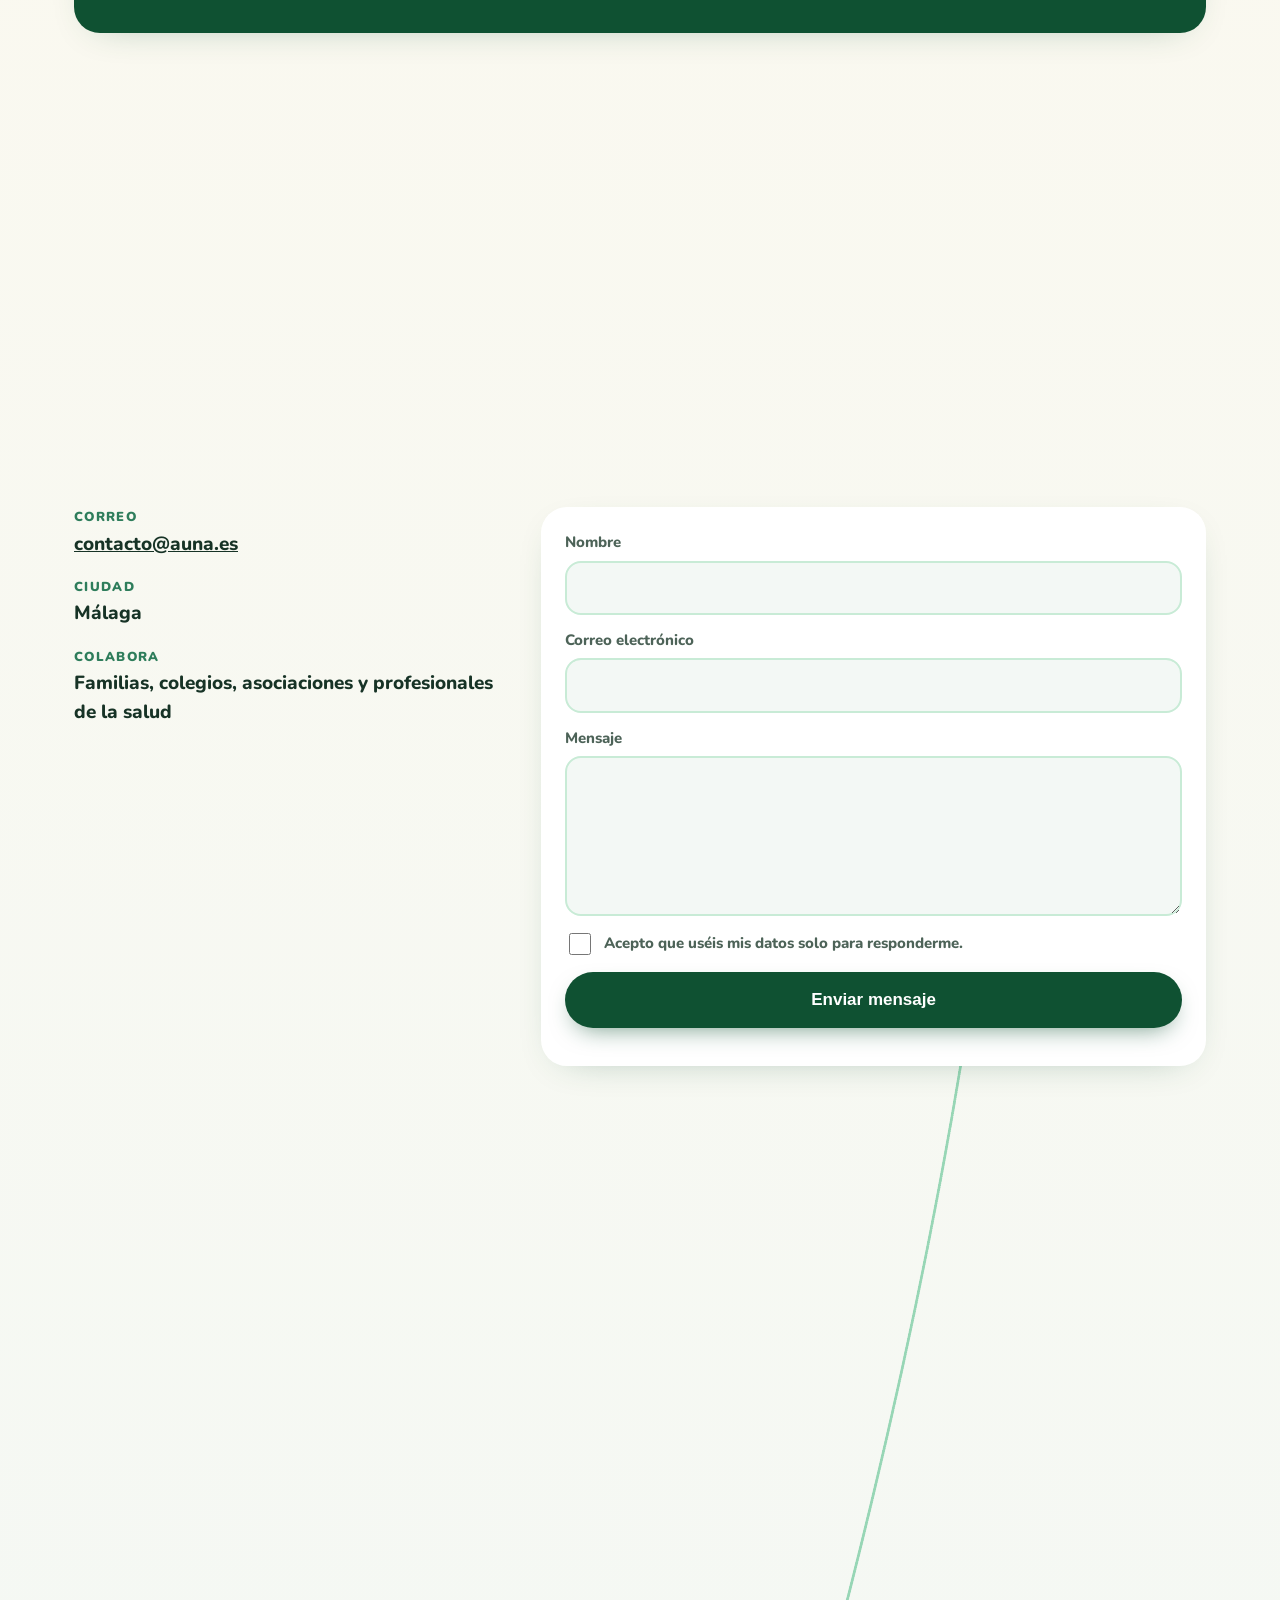
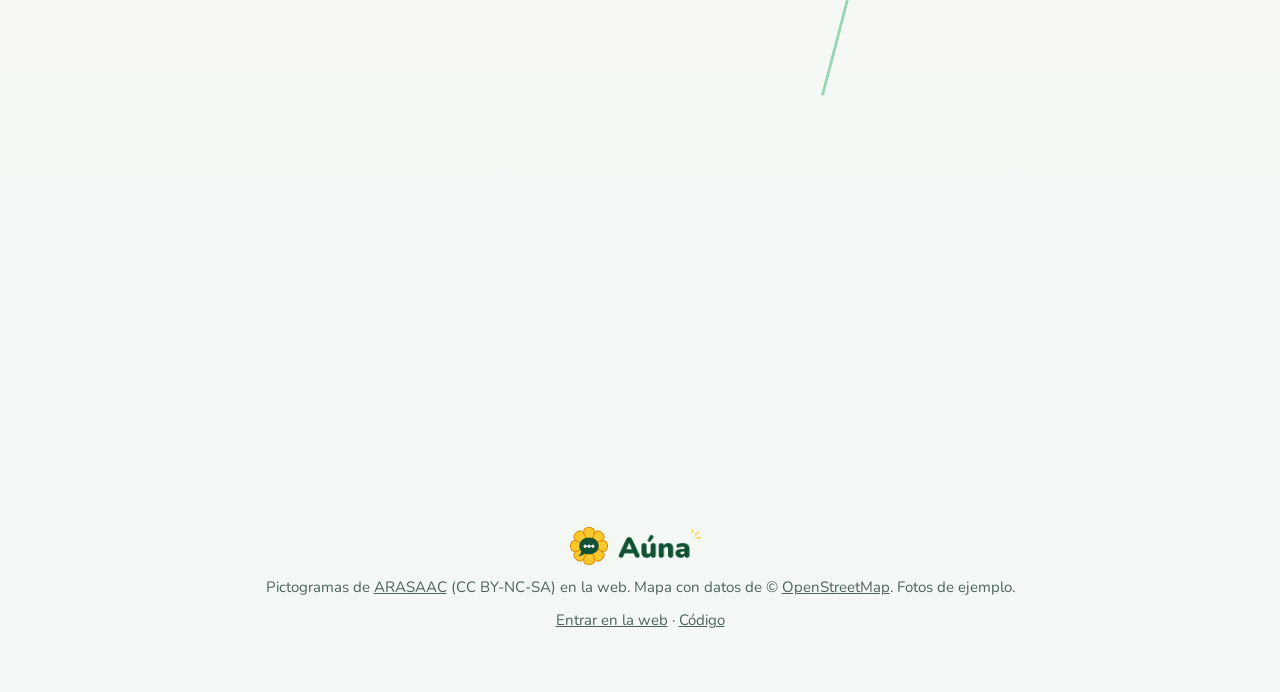
==== commit 5edb1995: "Landing: financiación dentro del roadmap, candado entre Hoy y Málaga, equipo y contacto completos Co" ====
--- a/web/index.html
+++ b/web/index.html
@@ -18,7 +18,7 @@
 <link rel="preconnect" href="https://fonts.googleapis.com">
 <link rel="preconnect" href="https://fonts.gstatic.com" crossorigin>
 <link rel="stylesheet" href="https://fonts.googleapis.com/css2?family=Nunito:wght@400;600;700;800;900&display=swap">
-<link rel="stylesheet" href="landing/landing.css?v=21">
+<link rel="stylesheet" href="landing/landing.css?v=23">
 </head>
 <body>
 
@@ -133,7 +133,7 @@
         <article class="step" data-step="3">
           <span class="num">03</span>
           <h3>Comprueba las respuestas</h3>
-          <p>Pregunta como si fueras la profe —«¿cómo sé si le duele algo?»— y mira qué contestaría Aúna. Si algo no está bien, lo corriges hablando.</p>
+          <p>Pregunta como si fueras la profe, por ejemplo «¿cómo sé si le duele algo?», y mira qué contestaría Aúna. Si algo no está bien, lo corriges hablando.</p>
           <img class="step-img" src="landing/img/comprueba.jpg" alt="Respuesta de Aúna a la pregunta de la profe" loading="lazy">
         </article>
         <article class="step" data-step="4">
@@ -168,7 +168,7 @@
       <div class="nombre card reveal">
         <img src="landing/img/girasol.png" alt="" width="96" height="96">
         <p><strong>Aunar</strong> es juntar, poner de acuerdo. Aúna junta a la familia, el cole y quien cuida alrededor de lo que el niño necesita.</p>
-        <p class="placeholder">[Por qué el girasol: cuéntalo aquí.]</p>
+        <p>El <strong>girasol</strong> siempre se gira hacia la luz. Aúna quiere que todos miren hacia el niño y hacia lo que necesita.</p>
       </div>
       <div class="mv">
         <div class="card mint reveal"><h3>Misión</h3><p>Que cada niño o niña que no habla sea entendido por quien le cuida, desde el primer día.</p></div>
@@ -186,11 +186,13 @@
     </ul>
     <h3 class="sub reveal">El equipo</h3>
     <ul class="equipo">
-      <li class="reveal"><span class="av">?</span><strong class="placeholder">[Nombre]</strong><span class="placeholder">[Rol]</span></li>
-      <li class="reveal"><span class="av">?</span><strong class="placeholder">[Nombre]</strong><span class="placeholder">[Rol]</span></li>
-      <li class="reveal"><span class="av">?</span><strong class="placeholder">[Nombre]</strong><span class="placeholder">[Rol]</span></li>
-      <li class="reveal"><span class="av">?</span><strong class="placeholder">[Nombre]</strong><span class="placeholder">[Rol]</span></li>
+      <li class="reveal"><span class="av">JH</span><strong>Julia Hernández Palma</strong></li>
+      <li class="reveal"><span class="av">JG</span><strong>Julieta González Vargas</strong></li>
+      <li class="reveal"><span class="av">MV</span><strong>María Vázquez López</strong></li>
+      <li class="reveal"><span class="av">PG</span><strong>Paola Gambero Díaz</strong></li>
+      <li class="reveal"><span class="av">RG</span><strong>Rubén Granados Mayorgas</strong></li>
     </ul>
+    <p class="equipo-pie reveal">Equipo HashRate · Hackathon IA First, reto social</p>
   </section>
 
   <!-- 3 · MAPA DE VALIDACIÓN -->
@@ -214,7 +216,7 @@
   <!-- 4 · ROADMAP Y MARKETING -->
   <section class="roadmap slide" id="roadmap" data-p>
     <header class="sec-head">
-      <p class="kicker reveal">4 · Roadmap y marketing</p>
+      <p class="kicker reveal">4 · Roadmap, marketing y financiación</p>
       <h2 class="lines"><span>El camino de <em>Aúna</em></span></h2>
     </header>
 
@@ -224,53 +226,32 @@
         <path class="camino-linea" pathLength="100" d="M0 180 L110 180 C235 180 235 90 360 90 C485 90 485 180 610 180 C735 180 735 90 860 90 C910 90 930 135 960 135"/>
       </svg>
       <div class="parada abajo hoy" style="--x: 11%; --y: 66.7%; --i: 0"><span class="bola"><svg viewBox="0 0 24 24" aria-hidden="true"><path d="M14.7 6.3a4 4 0 0 0-5.4 5.4L3 18l3 3 6.3-6.3a4 4 0 0 0 5.4-5.4l-2.6 2.6-2.4-.6-.6-2.4z"/></svg></span><p><em class="ya">Hoy</em><strong>Construir y validar</strong><span>Con familias y profesionales</span></p></div>
+      <div class="candado" style="--x: 23.5%; --y: 50%" title="Primero validamos, después vendemos"><svg viewBox="0 0 24 24" aria-hidden="true"><rect x="5" y="11" width="14" height="10" rx="2"/><path d="M8 11V7a4 4 0 0 1 8 0v4M12 15v2"/></svg></div>
       <div class="parada arriba" style="--x: 36%; --y: 33.3%; --i: 1"><span class="bola"><svg viewBox="0 0 24 24" aria-hidden="true"><path d="M3 21h18M5 21V10M19 21V10M9 21v-5h6v5M2 10l10-6 10 6z"/></svg></span><p><strong>Málaga</strong><span>Primer cliente: el Ayuntamiento</span></p></div>
       <div class="parada abajo" style="--x: 61%; --y: 66.7%; --i: 2"><span class="bola"><svg viewBox="0 0 24 24" aria-hidden="true"><path d="M9 4 3 6v14l6-2 6 2 6-2V4l-6 2-6-2zM9 4v14M15 6v14"/></svg></span><p><strong>Andalucía</strong><span>Más ayuntamientos y colegios</span></p></div>
       <div class="parada arriba" style="--x: 86%; --y: 33.3%; --i: 3"><span class="bola"><svg viewBox="0 0 24 24" aria-hidden="true"><path d="M19 14c1.5-1.5 3-3.2 3-5.5A5.5 5.5 0 0 0 16.5 3c-1.8 0-3 .5-4.5 2-1.5-1.5-2.7-2-4.5-2A5.5 5.5 0 0 0 2 8.5c0 2.3 1.5 4 3 5.5l7 7z"/></svg></span><p><strong>Personas mayores</strong><span>En uno o dos años</span></p></div>
       <div class="parada meta" style="--x: 96%; --y: 50%; --i: 4"><img class="bola sol" src="landing/img/girasol.png" alt=""><p><strong>Que ningún niño se quede sin ser comprendido</strong></p></div>
     </div>
 
-    <div class="llegar">
-      <p class="llegar-t">Cómo nos damos a conocer</p>
-      <ol class="llegar-pasos">
-        <li style="--i: 0"><span class="bola"><svg viewBox="0 0 24 24" aria-hidden="true"><path d="M16 21v-2a4 4 0 0 0-4-4H6a4 4 0 0 0-4 4v2M9 11a4 4 0 1 0 0-8 4 4 0 0 0 0 8zM22 21v-2a4 4 0 0 0-3-3.9M16 3.1a4 4 0 0 1 0 7.8"/></svg></span><strong>Familias</strong><small>Asociaciones y vídeos «Habla mi idioma»</small></li>
-        <li style="--i: 1"><span class="bola"><svg viewBox="0 0 24 24" aria-hidden="true"><path d="M22 10 12 5 2 10l10 5 10-5zM6 12v5c3 2 9 2 12 0v-5"/></svg></span><strong>Profesionales</strong><small>Un trimestre de prueba gratis</small></li>
-        <li style="--i: 2"><span class="bola verde"><svg viewBox="0 0 24 24" aria-hidden="true"><path d="M14 2H6a2 2 0 0 0-2 2v16a2 2 0 0 0 2 2h12a2 2 0 0 0 2-2V8zM14 2v6h6M9 15l2 2 4-4"/></svg></span><strong>Ayuntamiento</strong><small>Con la demo y sus pruebas</small></li>
-      </ol>
-    </div>
-  </section>
-
-  <!-- 6 · FINANCIACIÓN -->
-  <section class="financiacion slide" id="financiacion" data-p>
-    <header class="sec-head">
-      <p class="kicker reveal">5 · Financiación</p>
-      <h2 class="lines"><span>Cómo se <em>sostiene</em></span></h2>
-    </header>
-    <div class="fin-grid">
-      <ul class="ingresos">
-        <li class="reveal"><strong>Ayuntamientos</strong><span>Licencia anual con pasaportes, cuentas, soporte y mantenimiento. Contrato de un año prorrogable.</span></li>
-        <li class="reveal"><strong>Colegios</strong><span>Cuota mensual con 3 cuentas profesionales y cobro por cada cuenta extra.</span></li>
-        <li class="reveal"><strong>Familias</strong><span>Gratis, con una suscripción premium opcional y descuento anual.</span></li>
-        <li class="reveal"><strong>Para empezar</strong><span>Apoyo de asociaciones, universidades, incubadoras y financiadores de innovación social.</span></li>
-        <li class="sello-verde reveal">La seguridad nunca se cobra.</li>
-      </ul>
-      <div class="presupuesto card reveal">
-        <p class="kicker">Marketing del primer año</p>
-        <p class="total">6.000 €</p>
-        <ul class="barras">
-          <li style="--w: 100%"><span>Vídeo</span><i></i><b>1.500 €</b></li>
-          <li style="--w: 100%"><span>Eventos</span><i></i><b>1.500 €</b></li>
-          <li style="--w: 66.7%"><span>Web</span><i></i><b>1.000 €</b></li>
-          <li style="--w: 53.3%"><span>Materiales</span><i></i><b>800 €</b></li>
-          <li style="--w: 46.7%"><span>Anuncios</span><i></i><b>700 €</b></li>
-          <li style="--w: 33.3%"><span>Diseño</span><i></i><b>500 €</b></li>
+    <div class="planes">
+      <div class="panel">
+        <p class="panel-t">Cómo nos damos a conocer</p>
+        <ol class="trio flechas">
+          <li style="--i: 0"><span class="bola"><svg viewBox="0 0 24 24" aria-hidden="true"><path d="M16 21v-2a4 4 0 0 0-4-4H6a4 4 0 0 0-4 4v2M9 11a4 4 0 1 0 0-8 4 4 0 0 0 0 8zM22 21v-2a4 4 0 0 0-3-3.9M16 3.1a4 4 0 0 1 0 7.8"/></svg></span><strong>Familias</strong><small>Asociaciones y vídeos «Habla mi idioma»</small></li>
+          <li style="--i: 1"><span class="bola"><svg viewBox="0 0 24 24" aria-hidden="true"><path d="M22 10 12 5 2 10l10 5 10-5zM6 12v5c3 2 9 2 12 0v-5"/></svg></span><strong>Profesionales</strong><small>Un trimestre de prueba gratis</small></li>
+          <li style="--i: 2"><span class="bola verde"><svg viewBox="0 0 24 24" aria-hidden="true"><path d="M14 2H6a2 2 0 0 0-2 2v16a2 2 0 0 0 2 2h12a2 2 0 0 0 2-2V8zM14 2v6h6M9 15l2 2 4-4"/></svg></span><strong>Ayuntamiento</strong><small>Con la demo y sus pruebas</small></li>
+        </ol>
+      </div>
+      <div class="panel">
+        <p class="panel-t">Cómo se sostiene</p>
+        <ul class="trio">
+          <li style="--i: 3"><span class="bola verde"><svg viewBox="0 0 24 24" aria-hidden="true"><path d="M3 21h18M5 21V10M19 21V10M9 21v-5h6v5M2 10l10-6 10 6z"/></svg></span><strong>Ayuntamientos</strong><small>Licencia anual</small></li>
+          <li style="--i: 4"><span class="bola"><svg viewBox="0 0 24 24" aria-hidden="true"><path d="M22 10 12 5 2 10l10 5 10-5zM6 12v5c3 2 9 2 12 0v-5"/></svg></span><strong>Colegios</strong><small>Cuota mensual</small></li>
+          <li style="--i: 5"><span class="bola"><svg viewBox="0 0 24 24" aria-hidden="true"><path d="M19 14c1.5-1.5 3-3.2 3-5.5A5.5 5.5 0 0 0 16.5 3c-1.8 0-3 .5-4.5 2-1.5-1.5-2.7-2-4.5-2A5.5 5.5 0 0 0 2 8.5c0 2.3 1.5 4 3 5.5l7 7z"/></svg></span><strong>Familias</strong><small>Gratis o premium</small></li>
         </ul>
-        <p class="metas-t">Metas</p>
-        <ul class="metas">
-          <li><b>200</b> pasaportes</li><li><b>150</b> en lista de espera</li><li><b>1.000</b> seguidores</li><li><b>3</b> asociaciones</li><li><b>3</b> embajadoras</li>
-        </ul>
-      </div>
-    </div>
+      </div>
+    </div>
+    <p class="planes-pie"><span><b>6.000 €</b> en marketing el primer año</span><span class="seguro">La seguridad nunca se cobra</span></p>
   </section>
 
   <!-- QUE LE ENTIENDAN NO DEBERÍA SER UN RETO -->
@@ -289,21 +270,21 @@
   <!-- CONTACTO -->
   <section class="contacto" id="contacto">
     <header class="sec-head">
-      <p class="kicker reveal">6 · Contacto</p>
+      <p class="kicker reveal">5 · Contacto</p>
       <h2 class="lines"><span>Hablemos</span></h2>
       <p class="reveal">¿Eres una familia, un colegio, una asociación o un centro de salud? Queremos construir Aúna contigo.</p>
     </header>
     <div class="contacto-grid">
       <dl class="datos reveal">
-        <div><dt>Correo</dt><dd class="placeholder" id="correo-txt">[correo de contacto]</dd></div>
-        <div><dt>Ciudad</dt><dd class="placeholder">[ciudad]</dd></div>
+        <div><dt>Correo</dt><dd id="correo-txt"><a href="mailto:contacto@auna.es">contacto@auna.es</a></dd></div>
+        <div><dt>Ciudad</dt><dd>Málaga</dd></div>
         <div><dt>Colabora</dt><dd>Familias, colegios, asociaciones y profesionales de la salud</dd></div>
       </dl>
       <form class="form card reveal" id="form">
         <label>Nombre<input name="nombre" required autocomplete="name"></label>
         <label>Correo electrónico<input name="correo" type="email" required autocomplete="email"></label>
         <label>Mensaje<textarea name="mensaje" rows="5" required></textarea></label>
-        <label class="check"><input type="checkbox" required> He leído la política de privacidad.</label>
+        <label class="check"><input type="checkbox" required> Acepto que uséis mis datos solo para responderme.</label>
         <button class="btn" type="submit">Enviar mensaje</button>
         <p class="form-note" id="form-note" role="status"></p>
       </form>
@@ -324,6 +305,6 @@
   <p><a href="app/">Entrar en la web</a> · <a href="https://github.com/paolagdiazz/auna">Código</a></p>
 </footer>
 
-<script src="landing/landing.js?v=21" defer></script>
+<script src="landing/landing.js?v=23" defer></script>
 </body>
 </html>
--- a/web/landing/landing.css
+++ b/web/landing/landing.css
@@ -162,7 +162,7 @@
 .valores li, .principios li, .quien li { display: grid; gap: 6px; align-content: start; }
 .valores strong, .principios strong, .quien strong { font-size: 19px; }
 .valores span, .principios span, .quien span { color: var(--gris); font-size: 16px; }
-.equipo { list-style: none; padding: 0; margin: 0; display: grid; grid-template-columns: repeat(4, 1fr); gap: 16px; text-align: center; }
+.equipo { list-style: none; padding: 0; margin: 0; display: grid; grid-template-columns: repeat(5, 1fr); gap: 16px; text-align: center; }
 .equipo li { display: grid; justify-items: center; gap: 4px; }
 .equipo .av { width: 96px; height: 96px; border-radius: 50%; background: var(--menta); display: grid; place-items: center; font-size: 34px; font-weight: 900; color: var(--equilibrio); margin-bottom: 8px; box-shadow: inset 0 0 0 4px #fff, 0 0 0 3px var(--girasol); }
 
@@ -370,7 +370,7 @@
 
 /* ---------- Roadmap y marketing ---------- */
 .roadmap .sec-head { margin-bottom: 4px; }
-.camino { position: relative; width: 100%; aspect-ratio: 1000 / 270; max-height: 38vh; margin: 0 auto; }
+.camino { position: relative; width: 100%; aspect-ratio: 1000 / 270; max-height: 33vh; margin: 0 auto; }
 .camino-svg { position: absolute; inset: 0; width: 100%; height: 100%; overflow: visible; }
 .camino-base { fill: none; stroke: var(--menta); stroke-width: 22; stroke-linecap: round; vector-effect: non-scaling-stroke; }
 .camino-linea { fill: none; stroke: var(--equilibrio); stroke-width: 4; stroke-linecap: round; stroke-dasharray: 1.2 2.2; vector-effect: non-scaling-stroke; }
@@ -393,16 +393,25 @@
 .parada.meta strong { font-size: 14px; color: var(--verde); }
 .ya { font-style: normal; font-size: 11px; font-weight: 900; text-transform: uppercase; letter-spacing: 0.1em; color: #fff; background: var(--verde); border-radius: 999px; padding: 2px 10px; margin-bottom: 2px; }
 
-.llegar { margin-top: 14px; background: #fff; border-radius: 28px; padding: 16px 24px 18px; box-shadow: 0 14px 40px -24px rgba(15, 81, 50, 0.5); }
-.llegar-t { margin: 0 0 10px; text-align: center; font-weight: 900; font-size: 13px; letter-spacing: 0.12em; text-transform: uppercase; color: var(--equilibrio); }
-.llegar-pasos { list-style: none; padding: 0; margin: 0; display: grid; grid-template-columns: repeat(3, 1fr); gap: 20px; position: relative; }
-.llegar-pasos li { display: grid; grid-template-columns: auto 1fr; grid-template-rows: auto auto; column-gap: 14px; row-gap: 2px; align-items: center; position: relative; }
-.llegar-pasos .bola { grid-row: span 2; width: 54px; height: 54px; box-shadow: 0 0 0 4px var(--menta); }
-.llegar-pasos .bola.verde { box-shadow: 0 0 0 4px var(--hoja); }
-.llegar-pasos .bola svg { width: 26px; height: 26px; }
-.llegar-pasos strong { font-size: 18px; display: flex; align-items: center; gap: 8px; }
-.llegar-pasos small { font-size: 14px; color: var(--gris); }
-.llegar-pasos li:not(:last-child)::after { content: ""; position: absolute; right: -16px; top: 50%; width: 12px; height: 12px; border-top: 3px solid var(--hoja); border-right: 3px solid var(--hoja); rotate: 45deg; translate: 0 -50%; }
+.candado { position: absolute; left: var(--x); top: var(--y); width: 40px; height: 40px; margin: -20px 0 0 -20px; border-radius: 12px; display: grid; place-items: center;
+  background: var(--girasol); box-shadow: 0 0 0 4px #fff, 0 10px 20px -8px rgba(15, 81, 50, 0.5); }
+.candado svg { width: 22px; height: 22px; fill: none; stroke: var(--tinta); stroke-width: 2.2; stroke-linecap: round; stroke-linejoin: round; }
+
+.planes { display: grid; grid-template-columns: 1fr 1fr; gap: 18px; margin-top: 12px; }
+.panel { background: #fff; border-radius: 26px; padding: 14px 18px 16px; box-shadow: 0 14px 40px -24px rgba(15, 81, 50, 0.5); }
+.panel-t { margin: 0 0 12px; text-align: center; font-weight: 900; font-size: 13px; letter-spacing: 0.12em; text-transform: uppercase; color: var(--equilibrio); }
+.trio { list-style: none; padding: 0; margin: 0; display: grid; grid-template-columns: repeat(3, 1fr); gap: 10px; }
+.trio li { display: grid; justify-items: center; align-content: start; text-align: center; gap: 4px; position: relative; }
+.trio .bola { width: 50px; height: 50px; margin-bottom: 4px; box-shadow: 0 0 0 4px var(--menta); }
+.trio .bola.verde { box-shadow: 0 0 0 4px var(--hoja); }
+.trio .bola svg { width: 24px; height: 24px; }
+.trio strong { font-size: 16px; line-height: 1.2; }
+.trio small { font-size: 13px; line-height: 1.3; color: var(--gris); max-width: 150px; }
+.flechas li:not(:last-child)::after { content: ""; position: absolute; top: 20px; right: -9px; width: 10px; height: 10px; border-top: 3px solid var(--hoja); border-right: 3px solid var(--hoja); rotate: 45deg; }
+.planes-pie { display: flex; justify-content: center; flex-wrap: wrap; gap: 10px; margin: 12px 0 0; font-size: 15px; }
+.planes-pie span { background: var(--menta); border-radius: 999px; padding: 6px 16px; }
+.planes-pie b { font-weight: 900; color: var(--verde); }
+.planes-pie .seguro { background: var(--verde); color: #fff; font-weight: 800; }
 
 /* Animación: el camino se dibuja, las paradas aparecen una a una y luego los públicos */
 .js .roadmap .camino-linea { stroke-dasharray: 0 100; transition: stroke-dasharray 2s ease; }
@@ -411,8 +420,10 @@
 .js .roadmap.play .camino-base { clip-path: inset(0 0 0 0); }
 .js .roadmap .parada { opacity: 0; scale: 0.4; transition: opacity 0.4s, scale 0.5s cubic-bezier(0.3, 1.6, 0.5, 1); transition-delay: calc(0.3s + var(--i) * 0.4s); }
 .js .roadmap.play .parada { opacity: 1; scale: 1; }
-.js .roadmap .llegar-pasos li { opacity: 0; translate: 0 20px; transition: opacity 0.5s, translate 0.6s cubic-bezier(0.2, 0.8, 0.2, 1); transition-delay: calc(2.2s + var(--i) * 0.3s); }
-.js .roadmap.play .llegar-pasos li { opacity: 1; translate: 0 0; }
+.js .roadmap .candado { opacity: 0; scale: 0.3; transition: opacity 0.3s, scale 0.5s cubic-bezier(0.3, 1.6, 0.5, 1); transition-delay: 0.9s; }
+.js .roadmap.play .candado { opacity: 1; scale: 1; }
+.js .roadmap .trio li, .js .roadmap .planes-pie { opacity: 0; translate: 0 16px; transition: opacity 0.5s, translate 0.6s cubic-bezier(0.2, 0.8, 0.2, 1); transition-delay: calc(2.1s + var(--i, 6) * 0.2s); }
+.js .roadmap.play .trio li, .js .roadmap.play .planes-pie { opacity: 1; translate: 0 0; }
 @media (prefers-reduced-motion: reduce) { .js .roadmap * { transition: none !important; animation: none !important; } }
 @media (max-width: 960px) {
   .camino { aspect-ratio: auto; max-height: none; display: grid; gap: 28px; }
@@ -420,34 +431,10 @@
   .parada { position: static; width: auto; height: auto; display: flex; align-items: center; gap: 14px; }
   .parada .bola, .parada.meta .bola { position: static; flex-shrink: 0; }
   .parada p, .parada.meta p { position: static; translate: none; width: auto; justify-items: start; text-align: left; }
-  .llegar-pasos { grid-template-columns: 1fr; }
-  .llegar-pasos li::after { display: none; }
-}
-
-/* ---------- Financiación ---------- */
-.fin-grid { display: grid; grid-template-columns: 1fr 1fr; gap: 32px; align-items: center; }
-.ingresos { list-style: none; padding: 0; margin: 0; display: grid; gap: 14px; }
-.ingresos li { display: grid; grid-template-columns: 130px 1fr; gap: 14px; align-items: baseline; padding-bottom: 12px; border-bottom: 2px dotted var(--menta2); }
-.ingresos strong { font-size: 17px; color: var(--verde); }
-.ingresos span { color: var(--gris); font-size: 15px; }
-.ingresos .sello-verde { display: block; border: 0; padding: 10px 18px; width: fit-content; border-radius: 999px; background: var(--verde); color: #fff; font-weight: 900; }
-.presupuesto { display: grid; gap: 8px; }
-.presupuesto .kicker { margin: 0; }
-.total { margin: 0; font-size: clamp(40px, 4.4vw, 60px); font-weight: 900; line-height: 1; color: var(--tinta); }
-.barras { list-style: none; padding: 0; margin: 8px 0 4px; display: grid; gap: 8px; }
-.barras li { display: grid; grid-template-columns: 90px 1fr 70px; align-items: center; gap: 10px; font-size: 14px; }
-.barras span { font-weight: 800; }
-.barras i { display: block; height: 12px; border-radius: 999px; background: var(--menta); position: relative; overflow: hidden; }
-.barras i::after { content: ""; position: absolute; inset: 0 auto 0 0; width: 0; border-radius: 999px; background: var(--equilibrio); transition: width 1s cubic-bezier(0.2, 0.8, 0.2, 1) 0.3s; }
-.presupuesto.visto .barras i::after, html:not(.js) .barras i::after { width: var(--w); }
-.barras b { text-align: right; color: var(--gris); }
-.metas-t { margin: 6px 0 0; font-weight: 900; font-size: 13px; text-transform: uppercase; letter-spacing: 0.12em; color: var(--equilibrio); }
-.metas { list-style: none; padding: 0; margin: 0; display: flex; flex-wrap: wrap; gap: 8px; }
-.metas li { background: var(--menta); border-radius: 999px; padding: 6px 12px; font-size: 14px; }
-.metas b { font-weight: 900; color: var(--verde); }
-
-@media (max-width: 960px) {
-  .etapas, .publicos, .fin-grid { grid-template-columns: 1fr; }
-  .etapas::before { display: none; }
-  .ingresos li { grid-template-columns: 1fr; gap: 4px; }
-}
+  .planes { grid-template-columns: 1fr; }
+  .candado { display: none; }
+}
+
+
+.equipo strong { font-size: 17px; line-height: 1.25; max-width: 160px; }
+.equipo-pie { text-align: center; margin: 22px 0 0; color: var(--gris); font-weight: 700; }
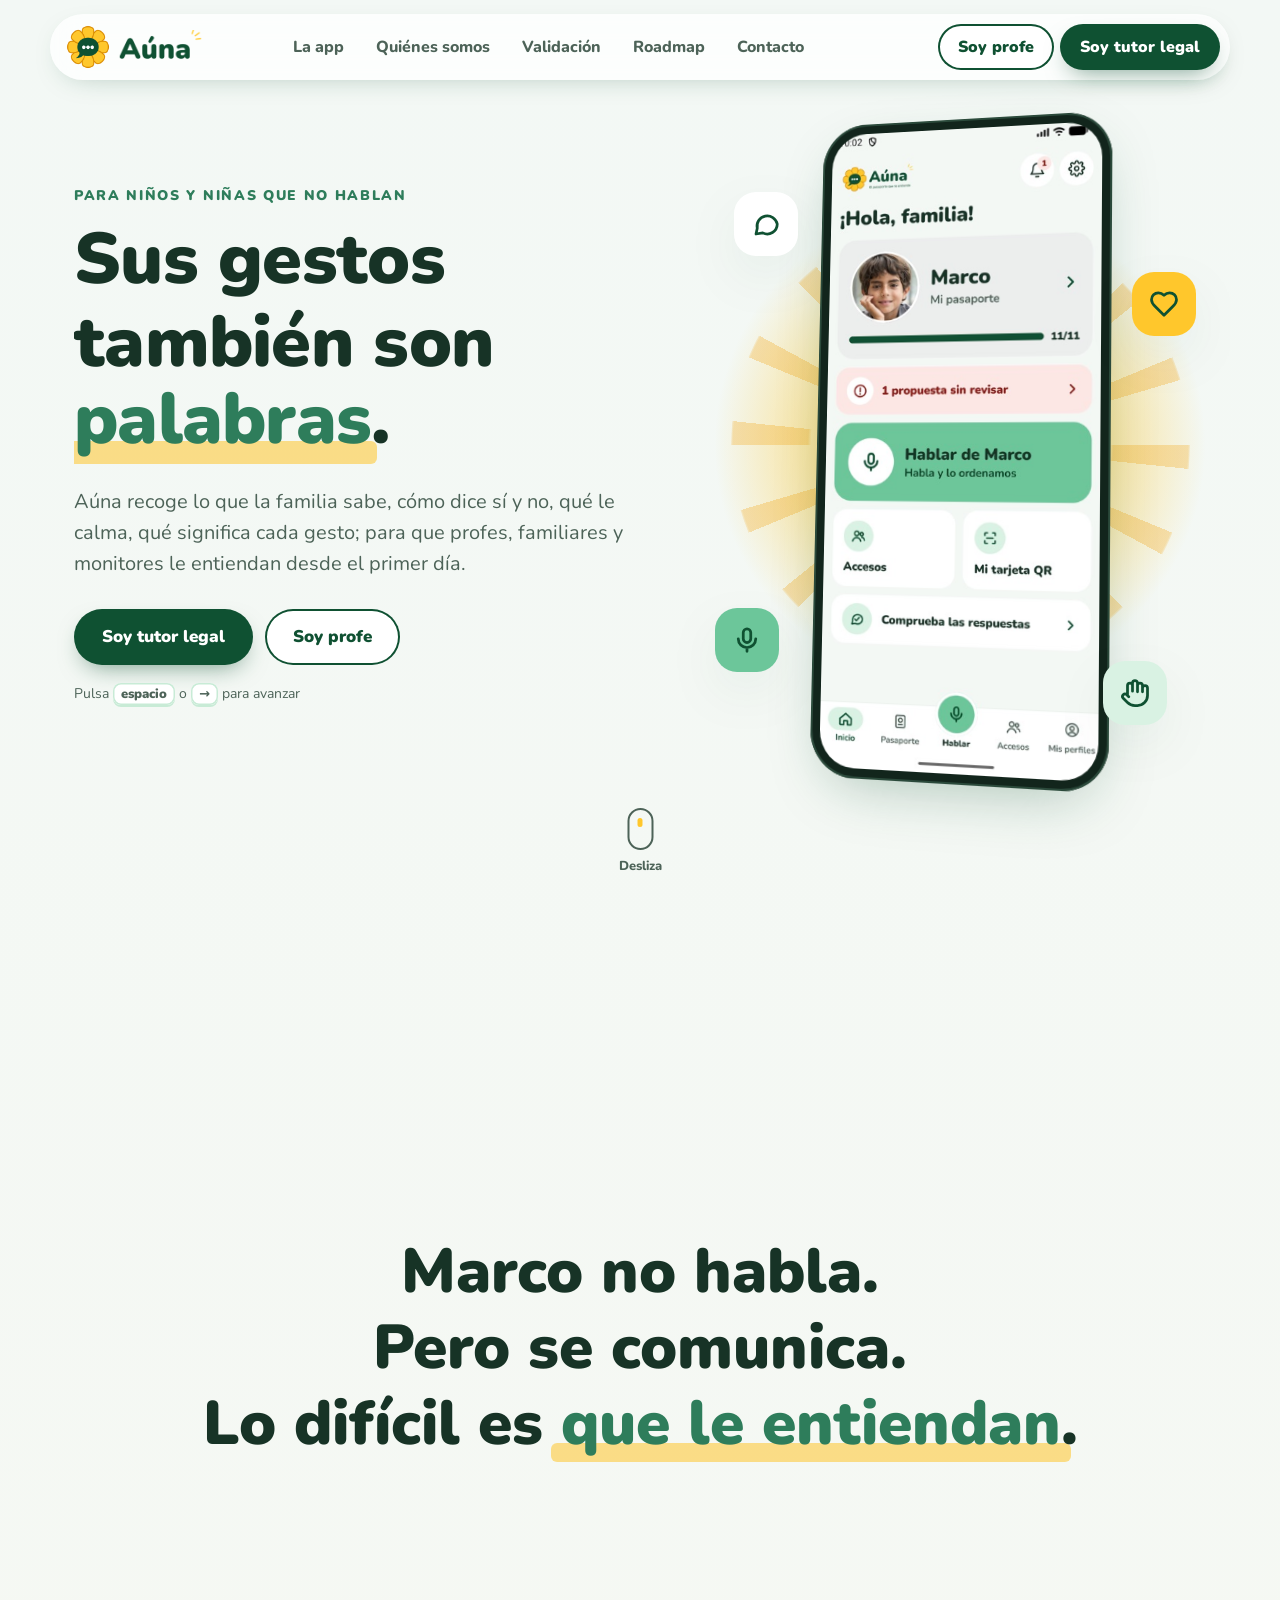
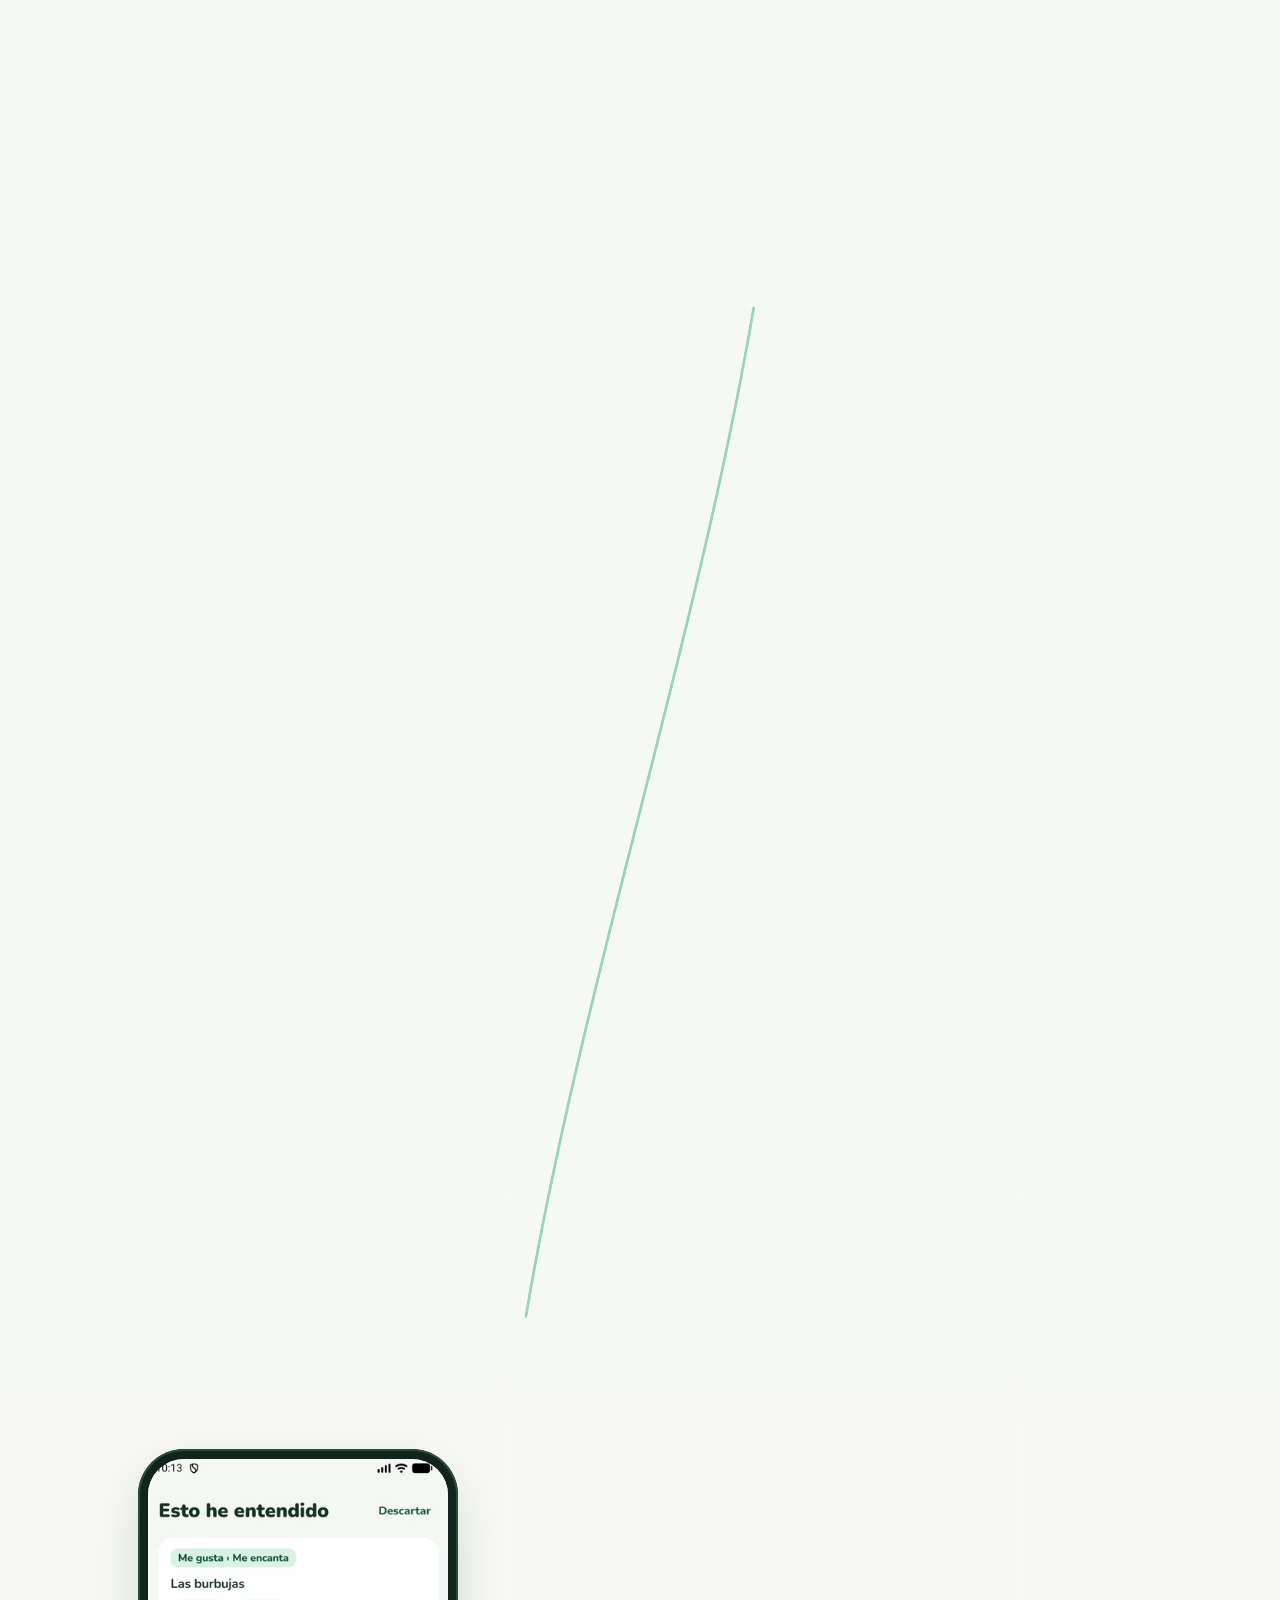
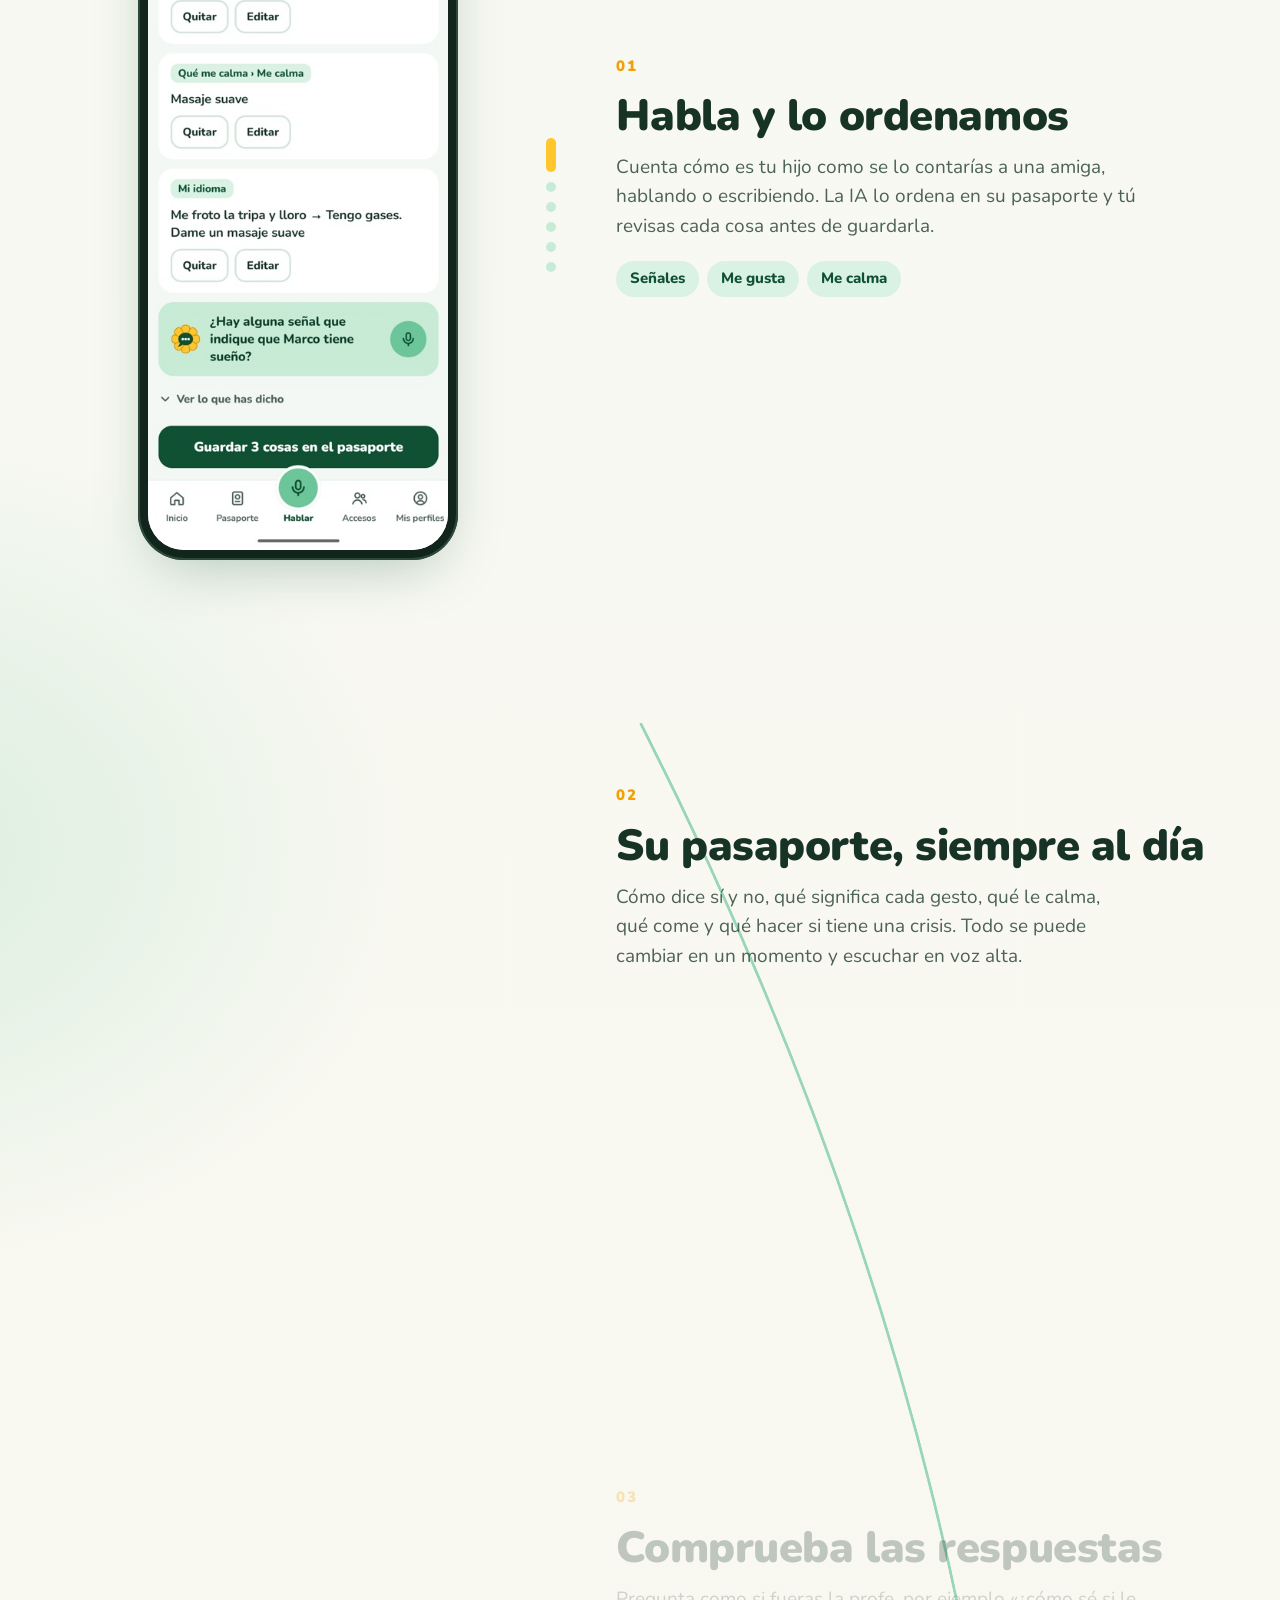
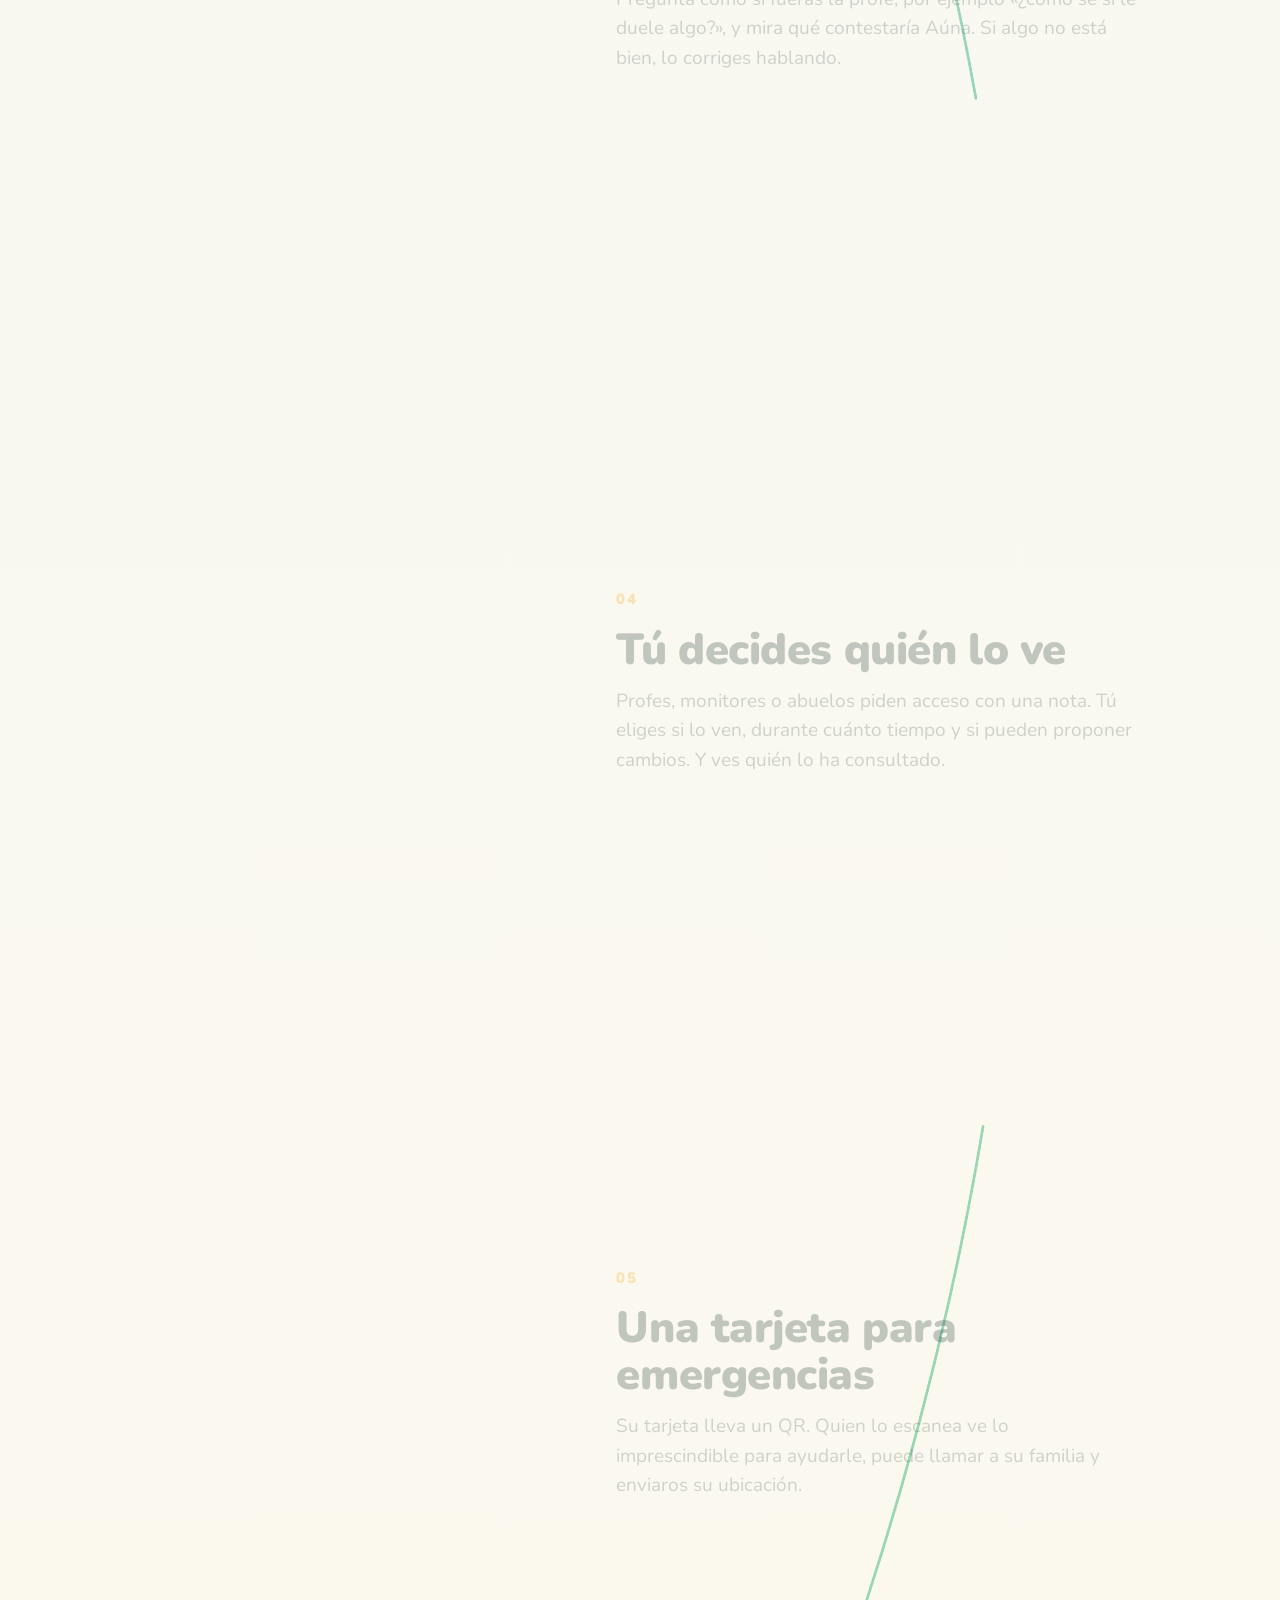
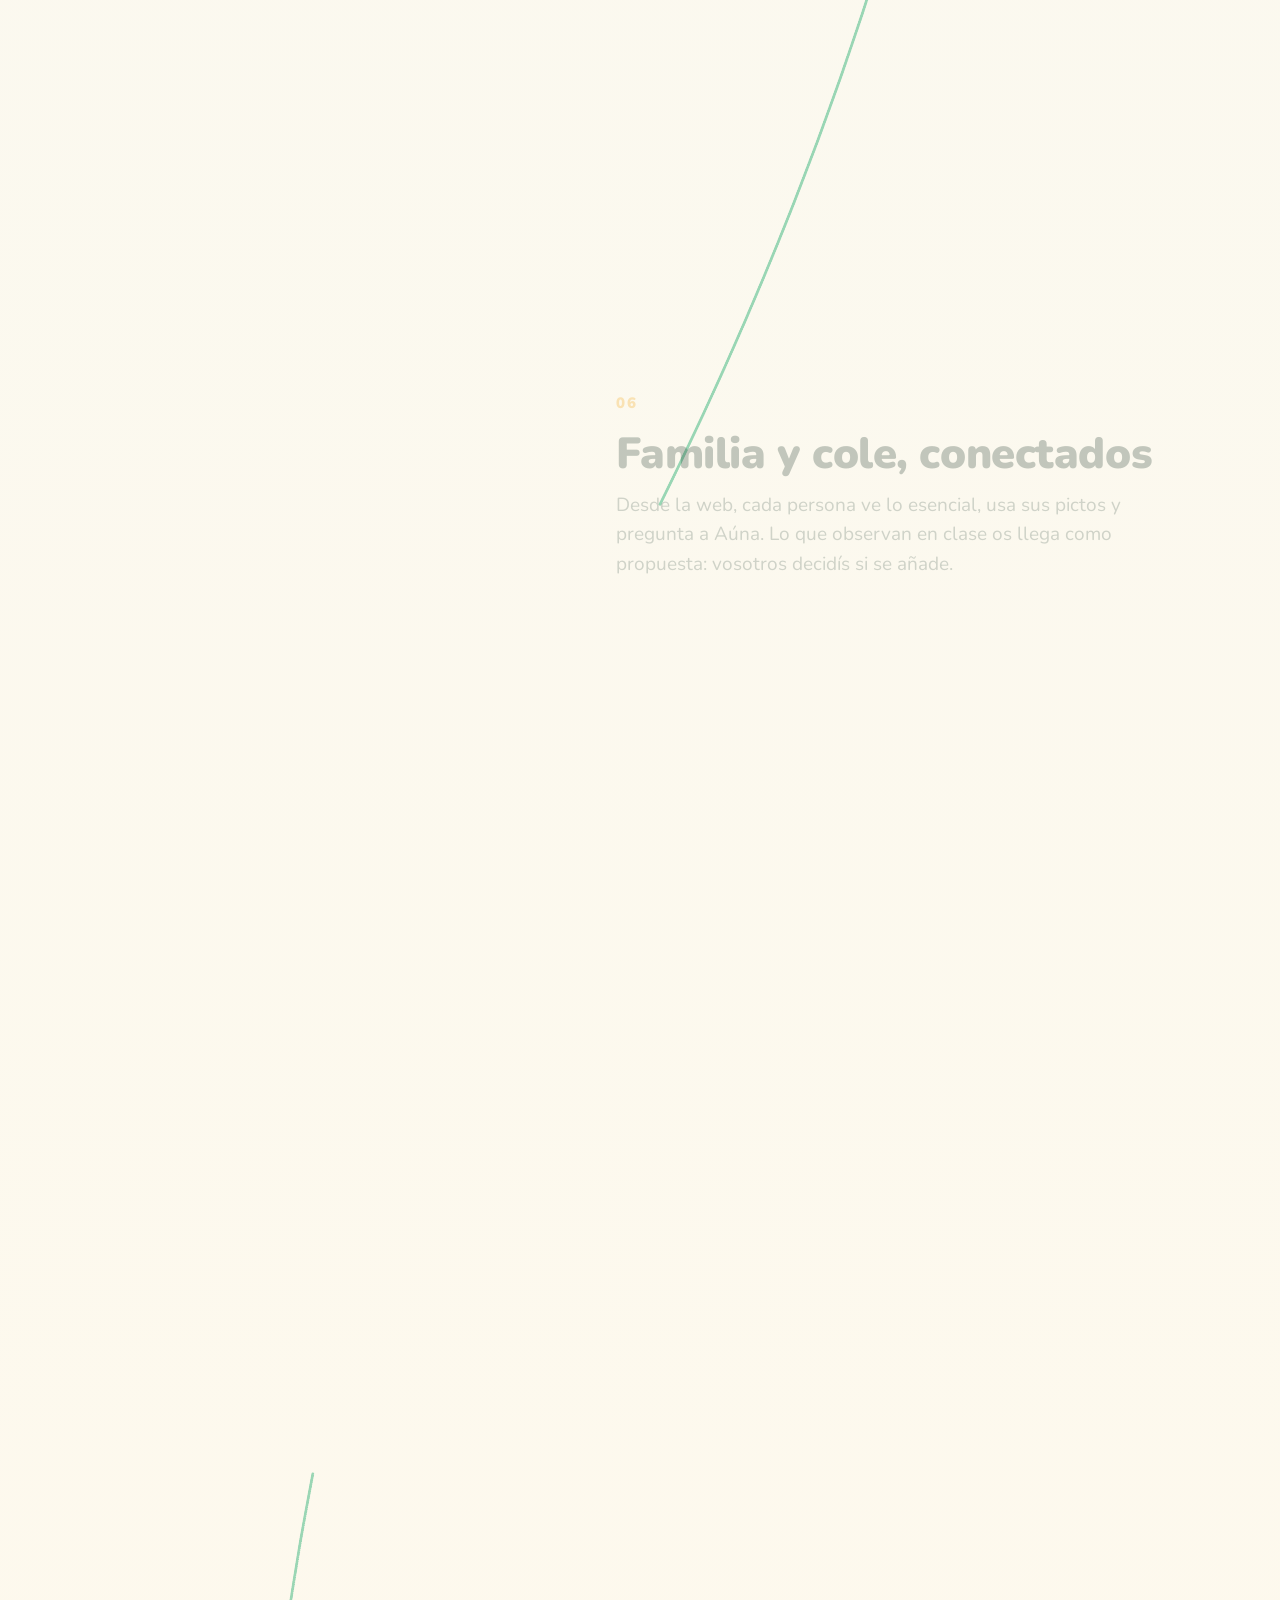
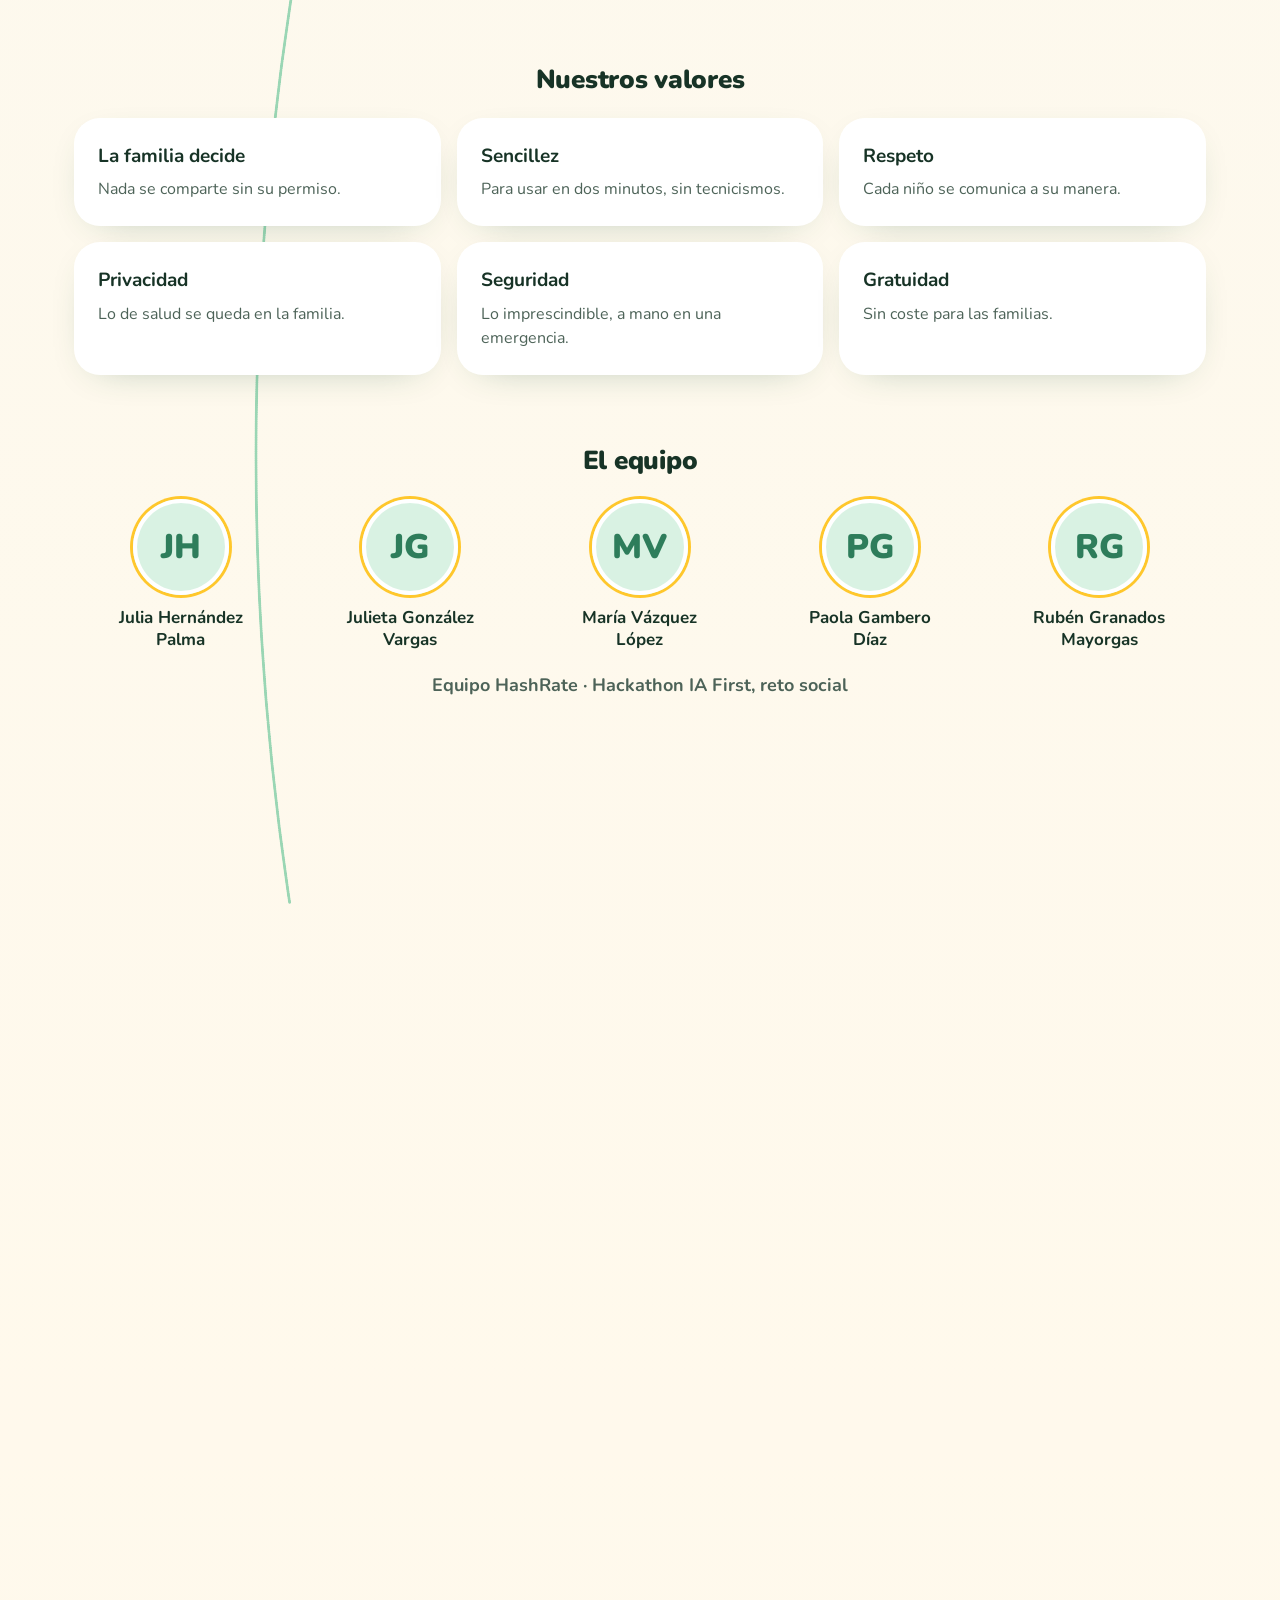
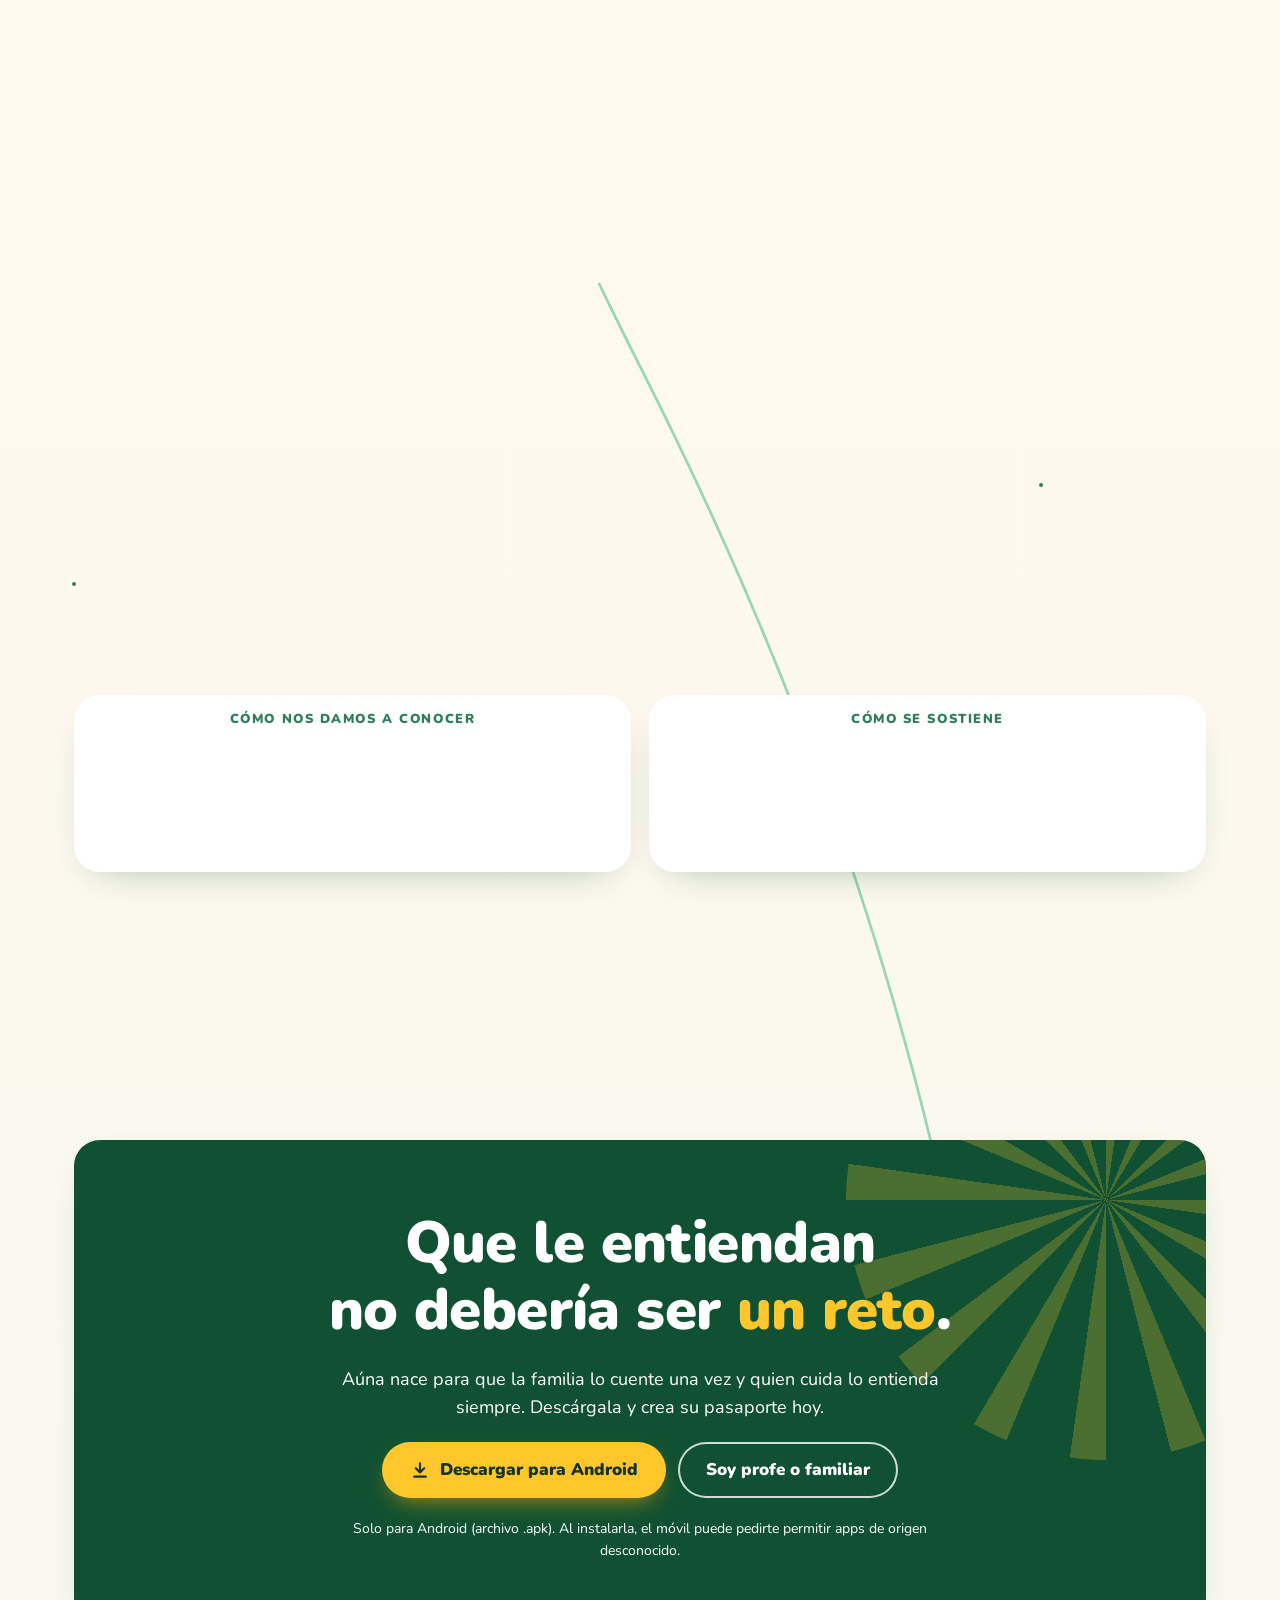
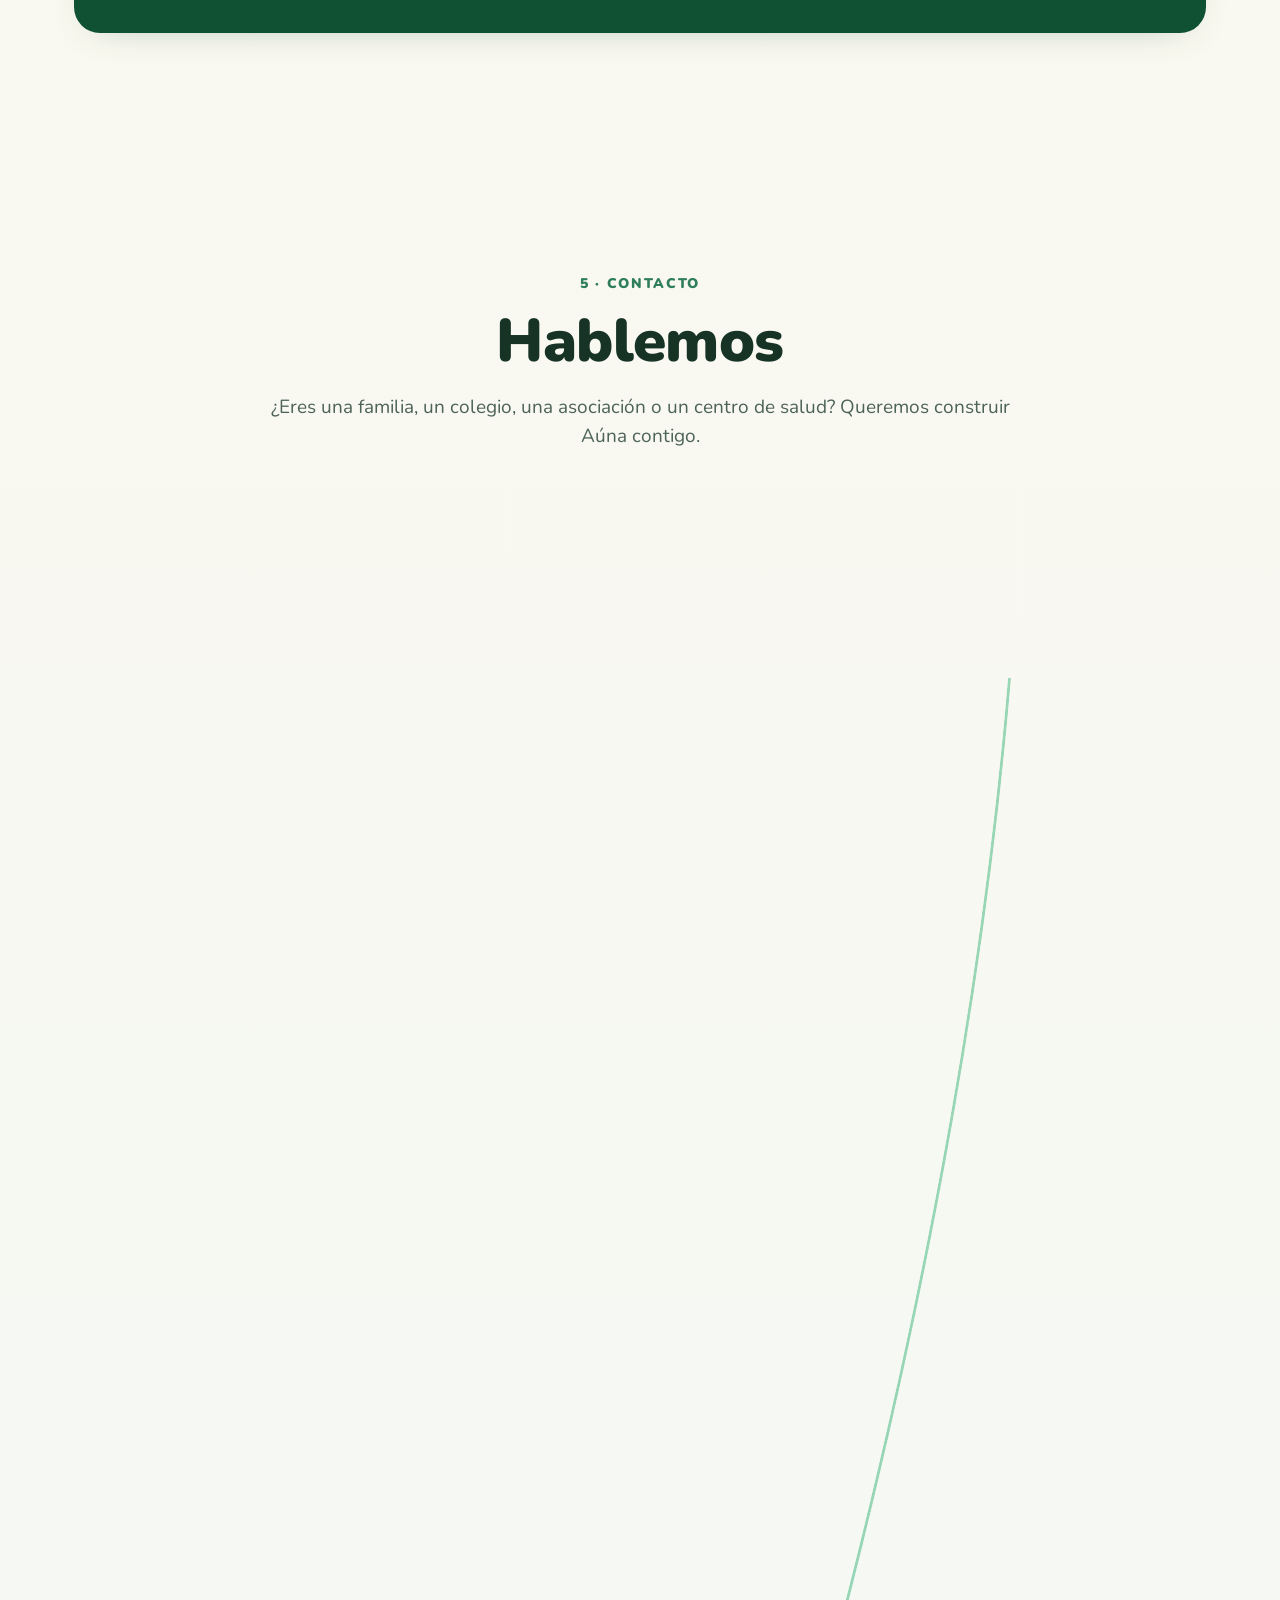
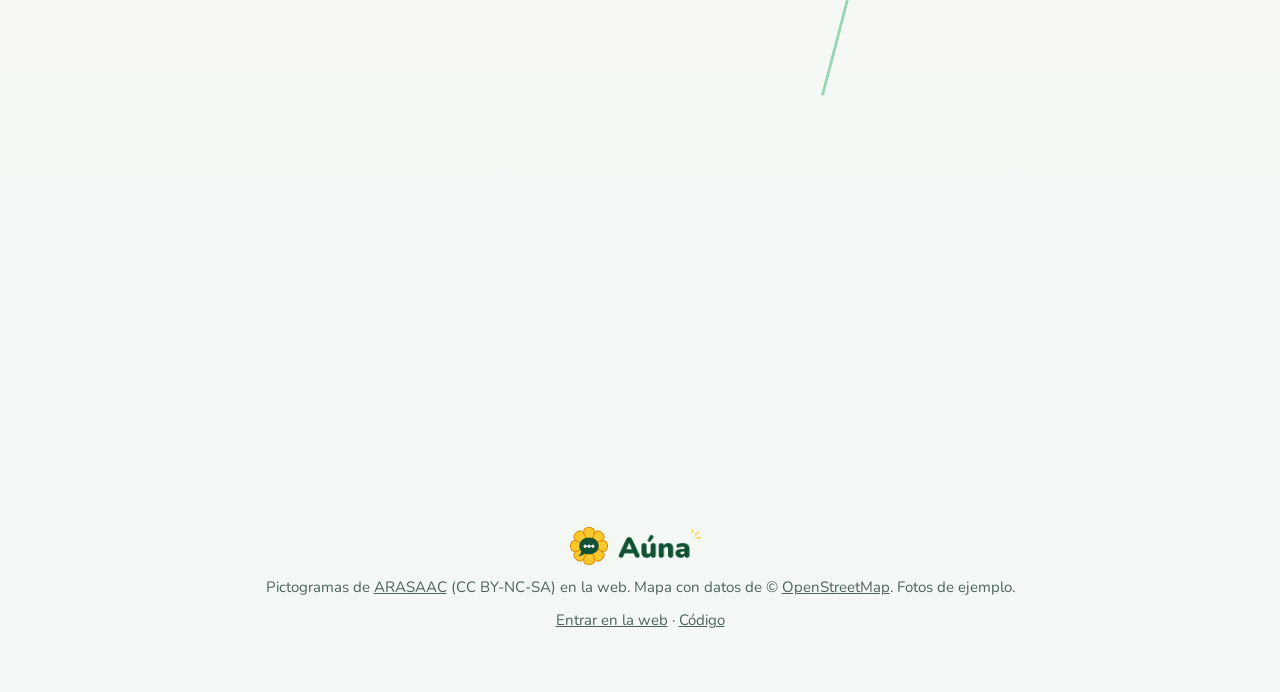
==== commit b91a1522: "Landing: primer validador en el mapa, Colegio Salliver en Fuengirola Co-Authored-By: Claude Opus 5.5" ====
--- a/web/index.html
+++ b/web/index.html
@@ -18,7 +18,7 @@
 <link rel="preconnect" href="https://fonts.googleapis.com">
 <link rel="preconnect" href="https://fonts.gstatic.com" crossorigin>
 <link rel="stylesheet" href="https://fonts.googleapis.com/css2?family=Nunito:wght@400;600;700;800;900&display=swap">
-<link rel="stylesheet" href="landing/landing.css?v=23">
+<link rel="stylesheet" href="landing/landing.css?v=24">
 </head>
 <body>
 
@@ -305,6 +305,6 @@
   <p><a href="app/">Entrar en la web</a> · <a href="https://github.com/paolagdiazz/auna">Código</a></p>
 </footer>
 
-<script src="landing/landing.js?v=23" defer></script>
+<script src="landing/landing.js?v=24" defer></script>
 </body>
 </html>
--- a/web/landing/landing.css
+++ b/web/landing/landing.css
@@ -349,8 +349,8 @@
 .pin-punto::after { content: ""; position: absolute; left: 50%; bottom: -5px; width: 16px; height: 6px; translate: -50% 0; border-radius: 50%; background: rgba(15, 81, 50, 0.25); z-index: -1; }
 .bocadillo { position: absolute; width: max-content; max-width: 230px; background: #fff; border-radius: 18px; padding: 12px 14px; box-shadow: 0 10px 30px -10px rgba(15, 81, 50, 0.45);
   font-size: 15px; line-height: 1.35; }
-.bocadillo q { display: block; font-weight: 800; color: var(--tinta); quotes: "«" "»"; }
-.bocadillo span { display: block; margin-top: 6px; font-size: 13px; color: var(--gris); }
+.bocadillo strong { display: block; font-weight: 900; font-size: 15px; color: var(--verde); }
+.bocadillo q, .bocadillo p { display: block; margin: 4px 0 0; font-weight: 700; color: var(--tinta); quotes: "«" "»"; }
 .bocadillo::after { content: ""; position: absolute; width: 14px; height: 14px; background: #fff; rotate: 45deg; }
 .pin.arriba .bocadillo { left: 0; bottom: 48px; translate: -50% 0; }
 .pin.arriba .bocadillo::after { left: calc(50% - 7px); bottom: -6px; }
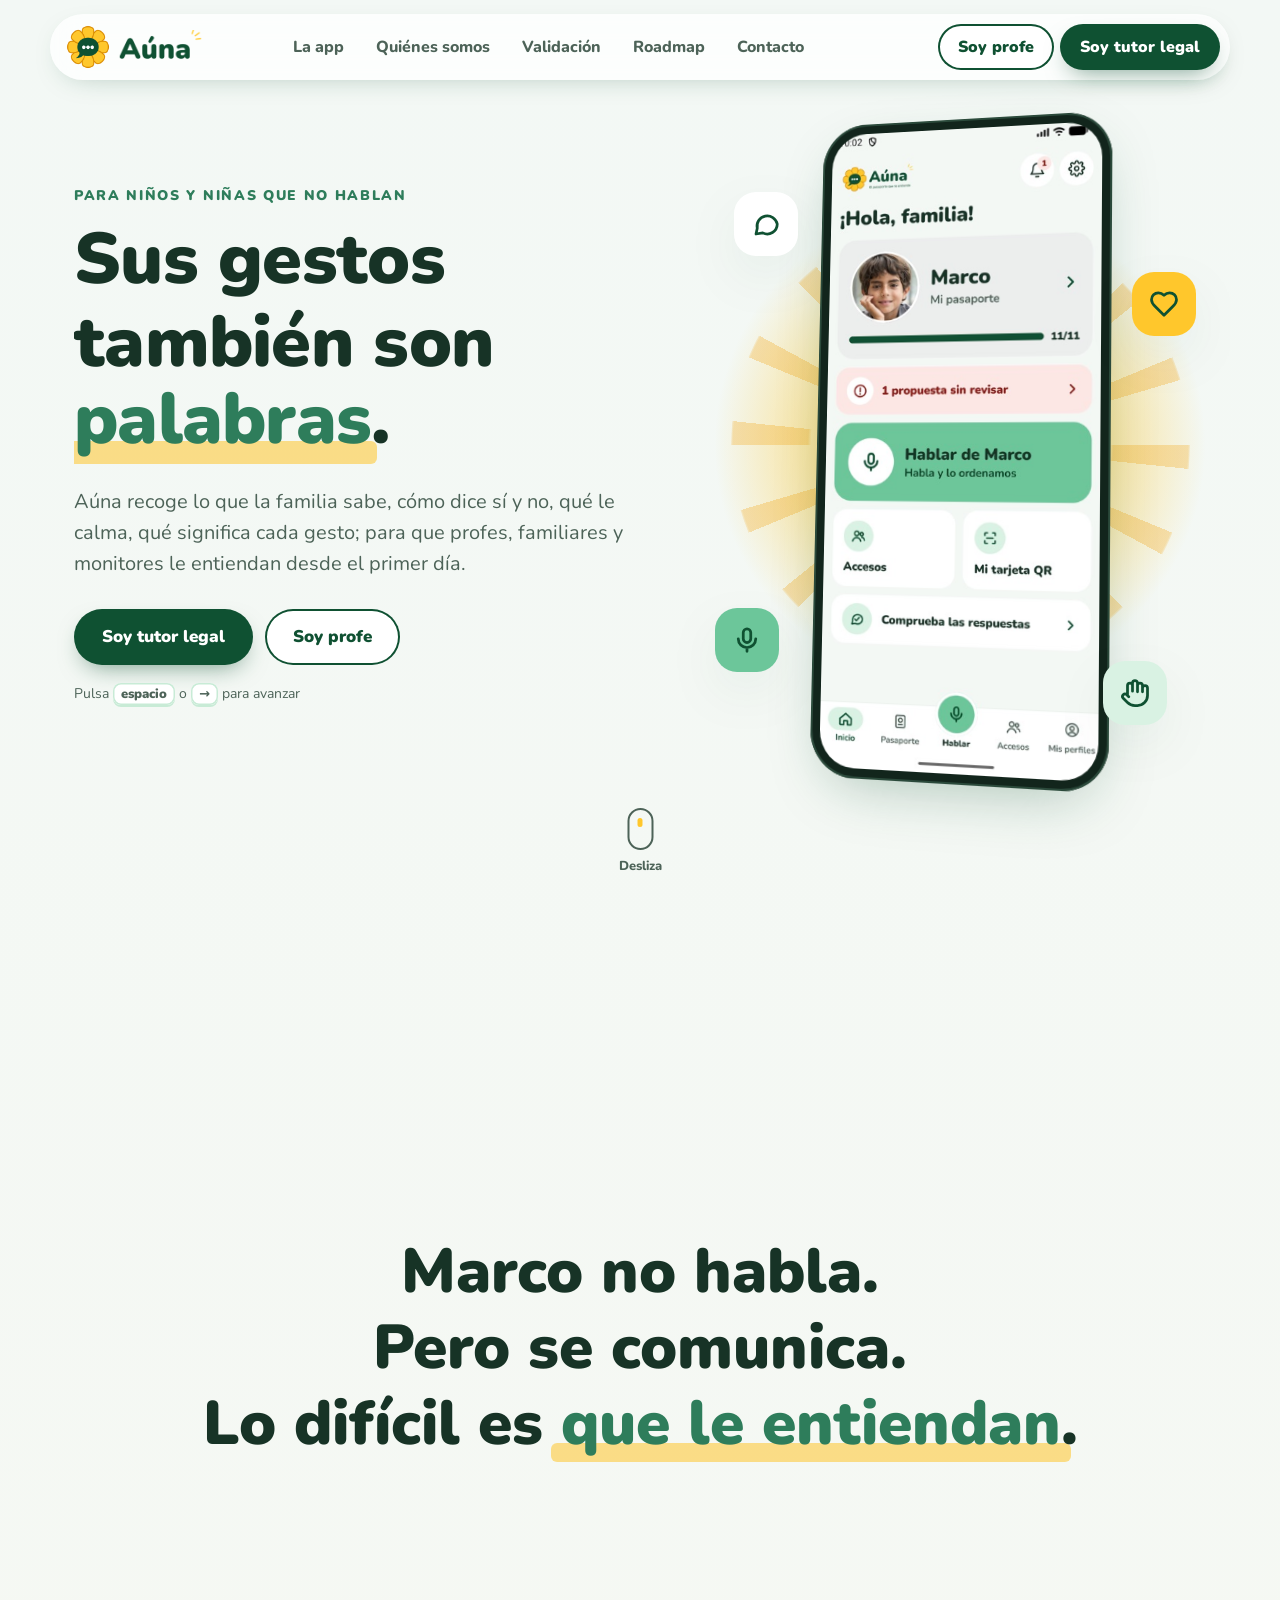
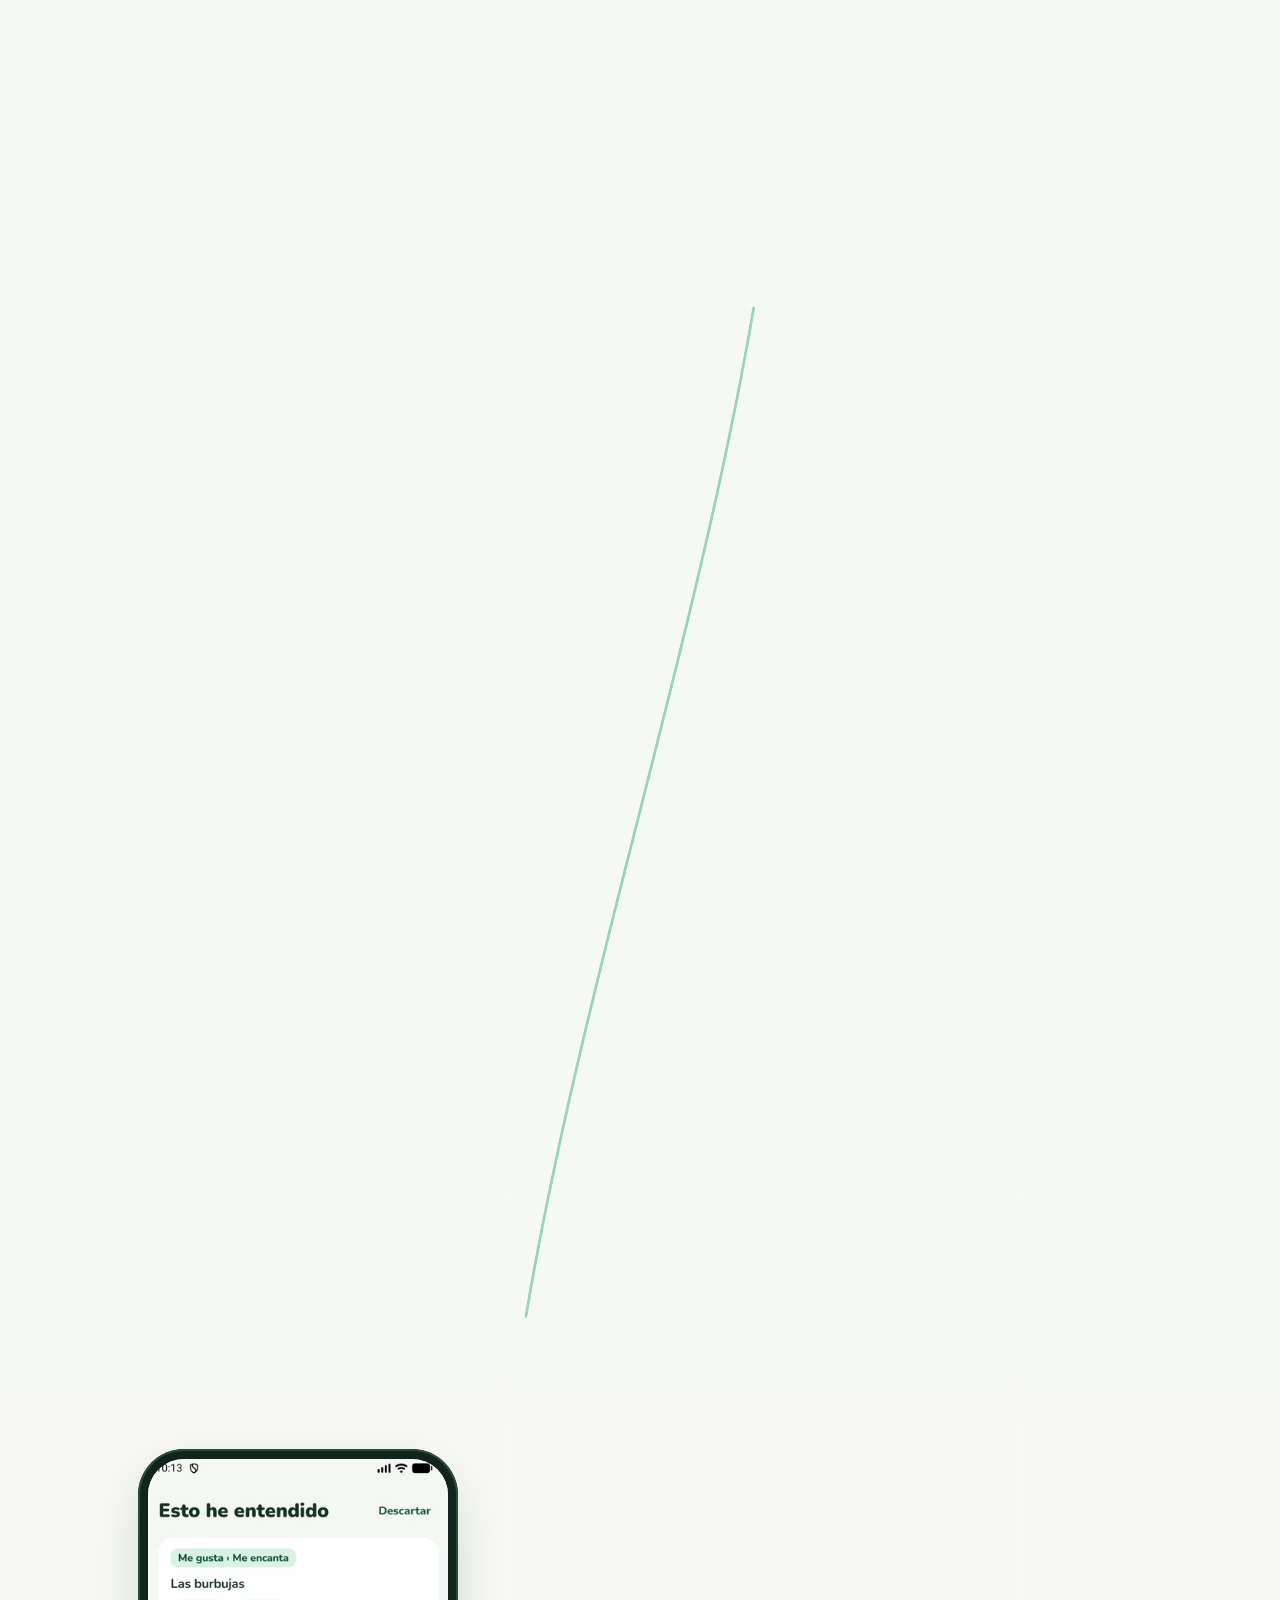
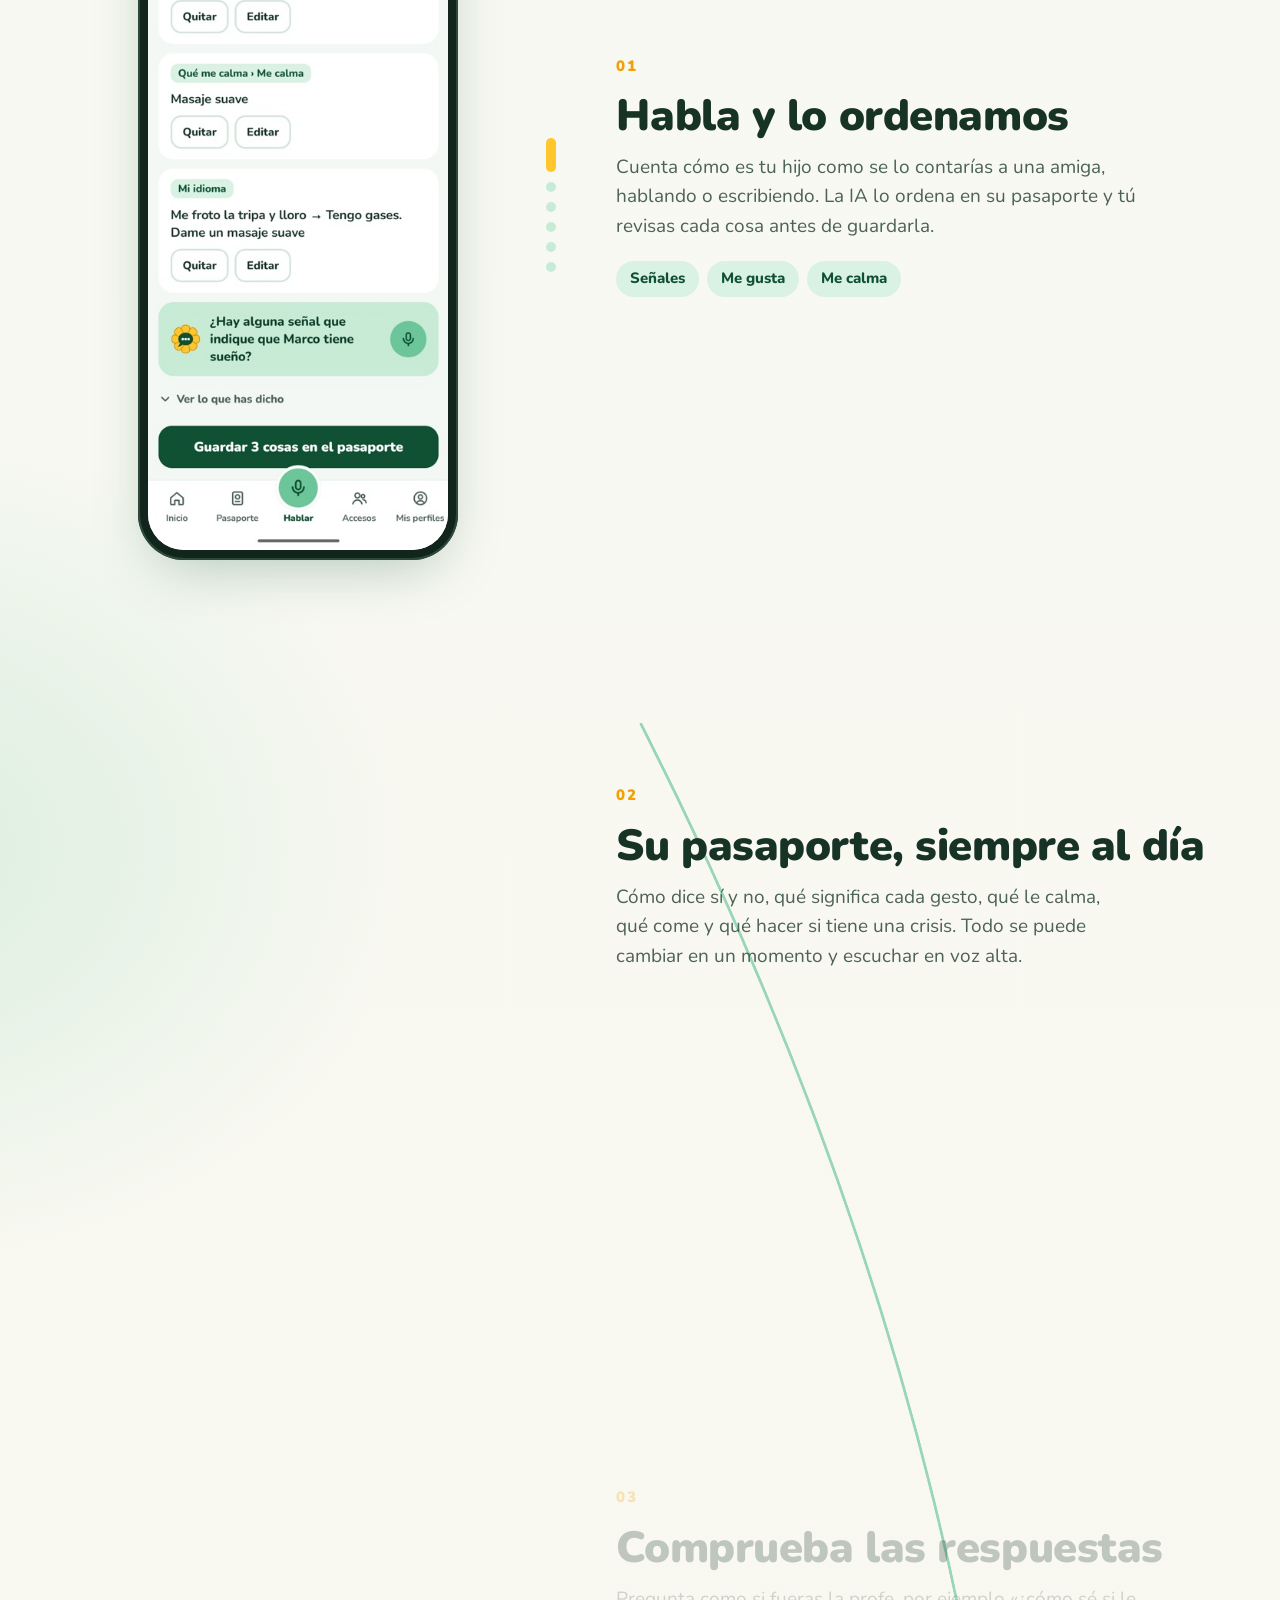
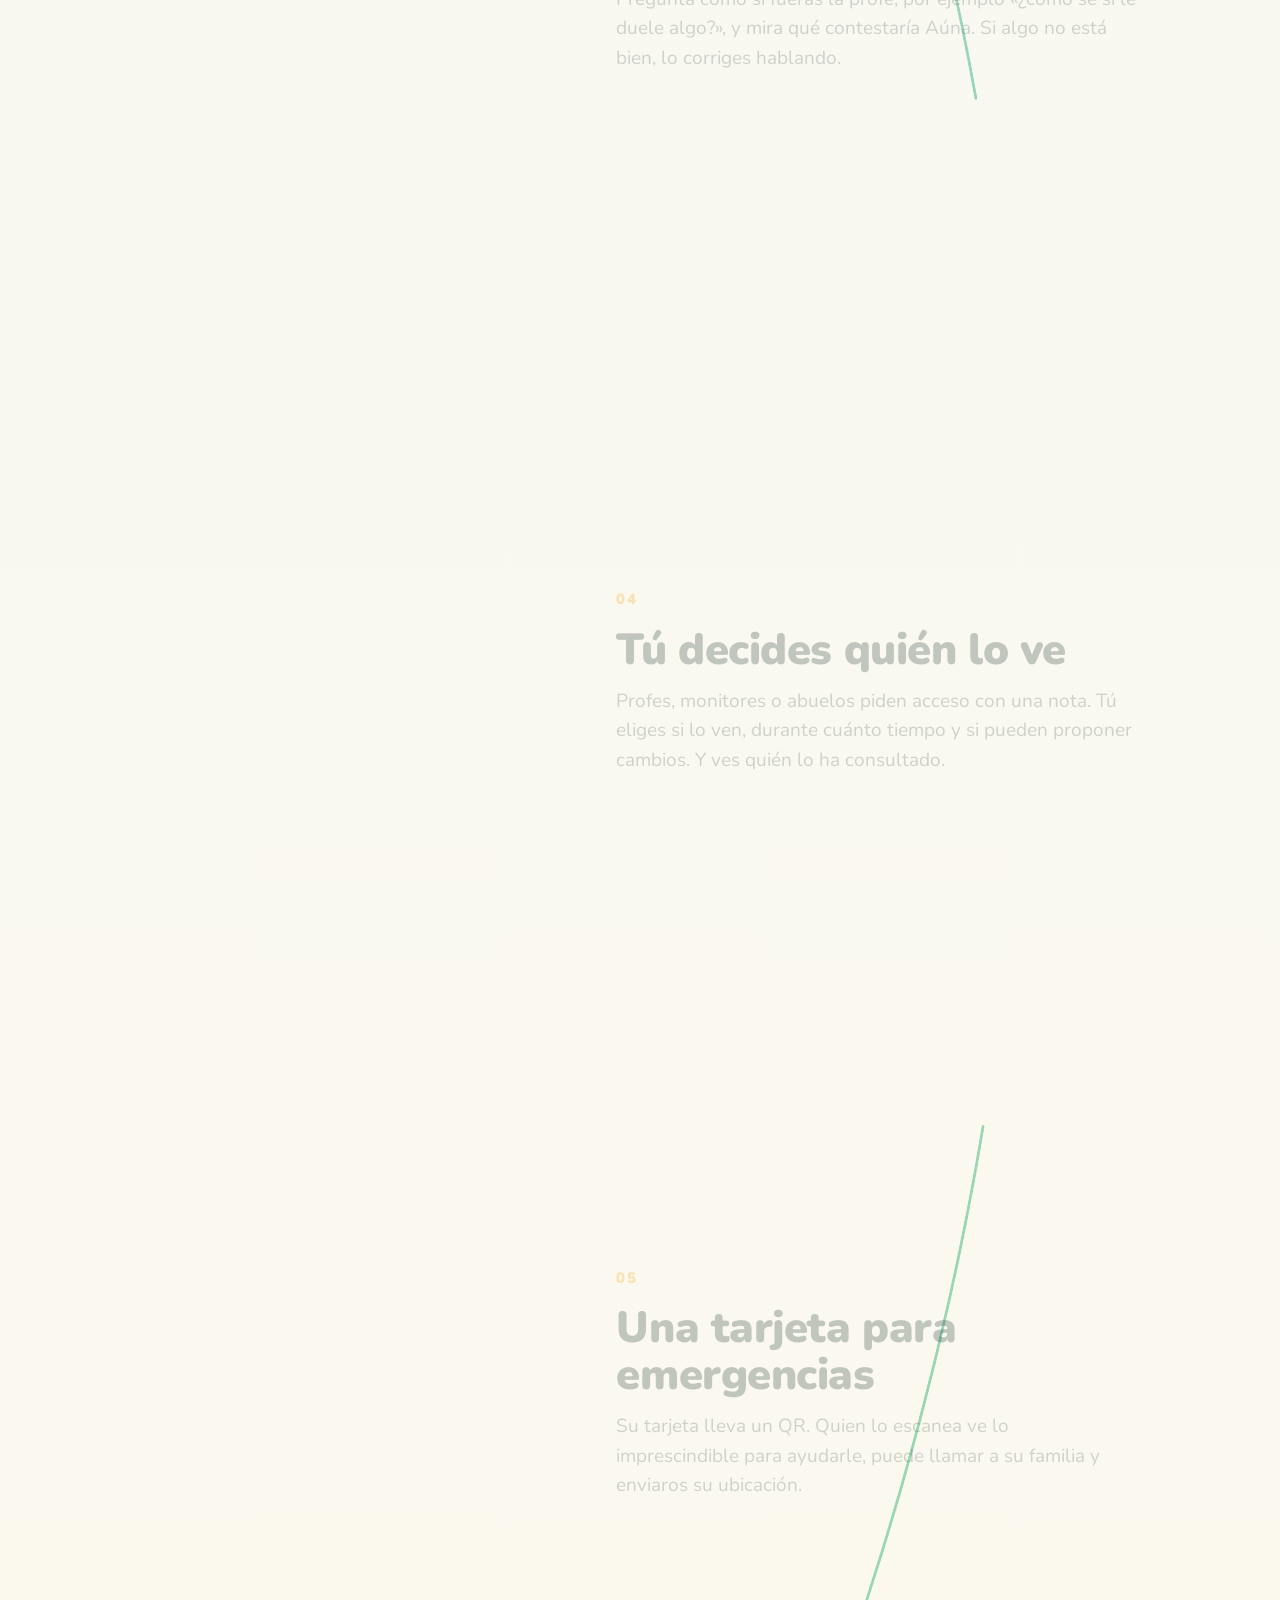
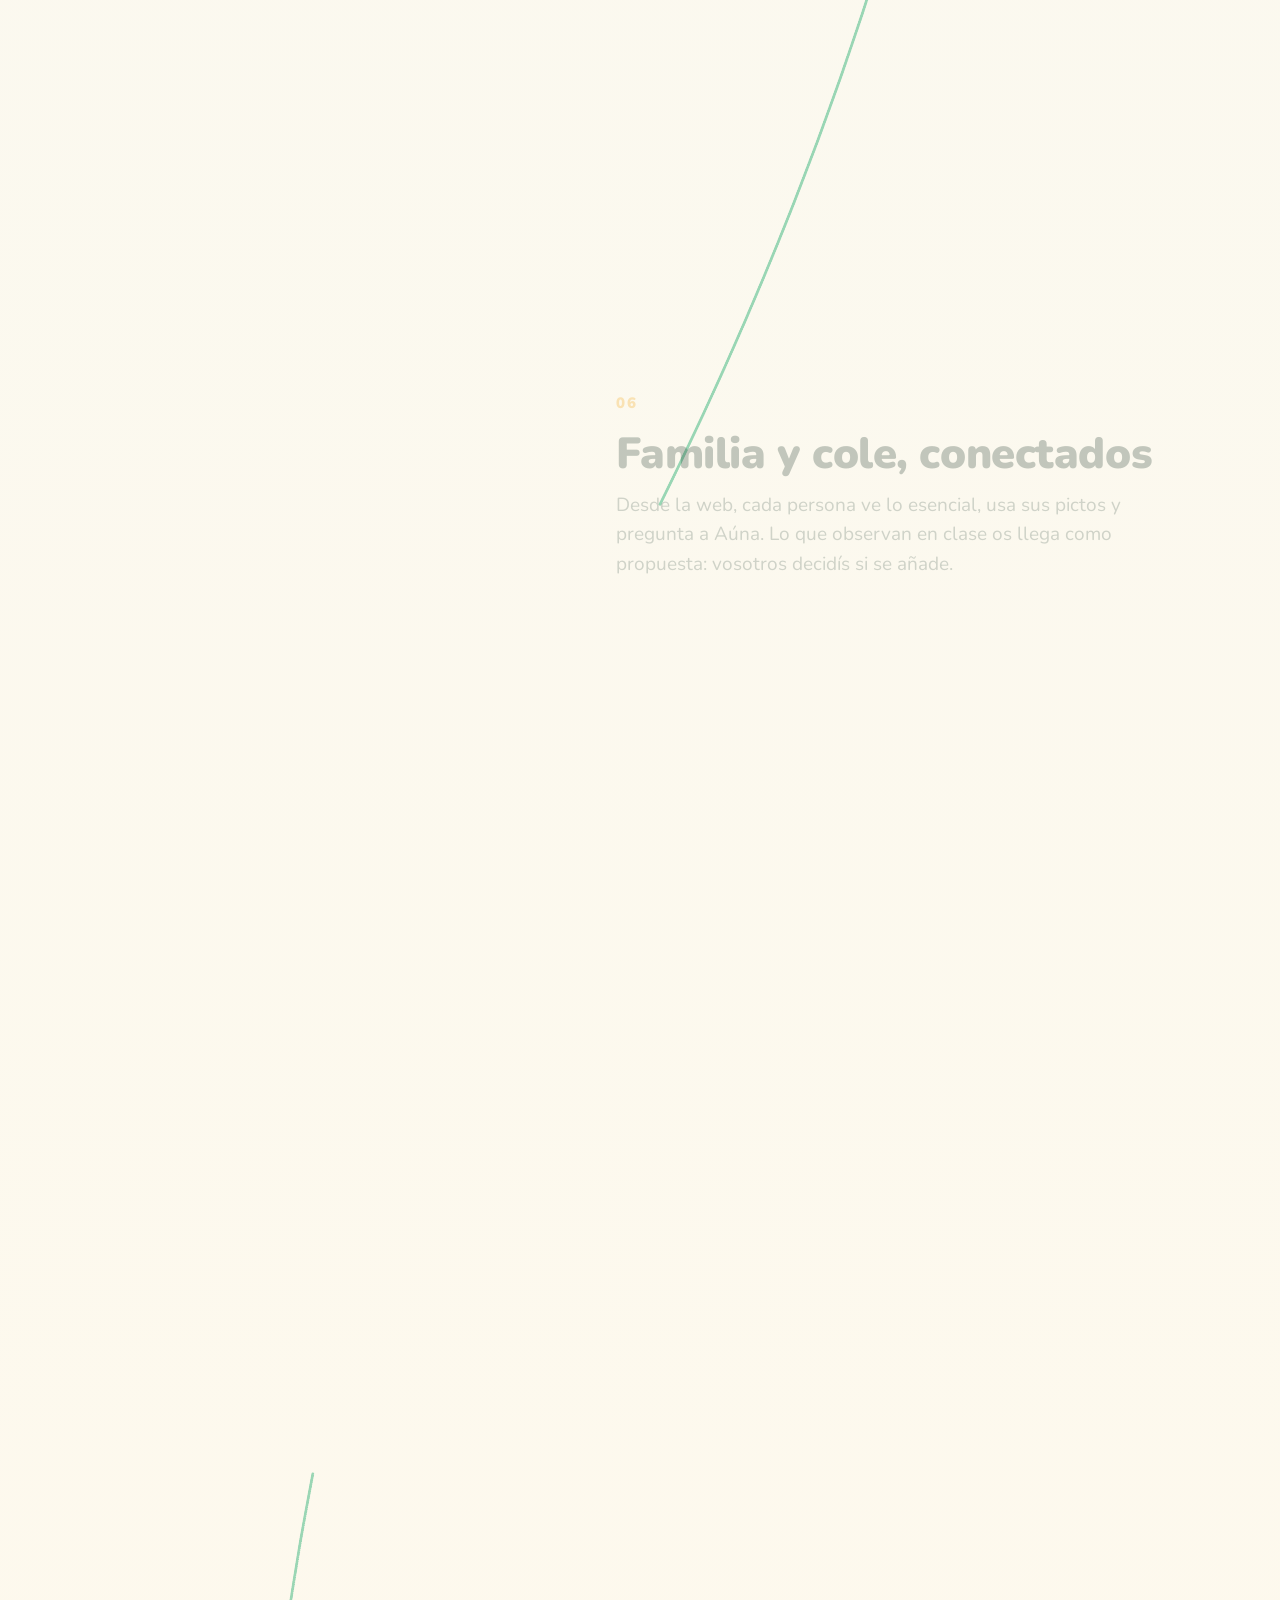
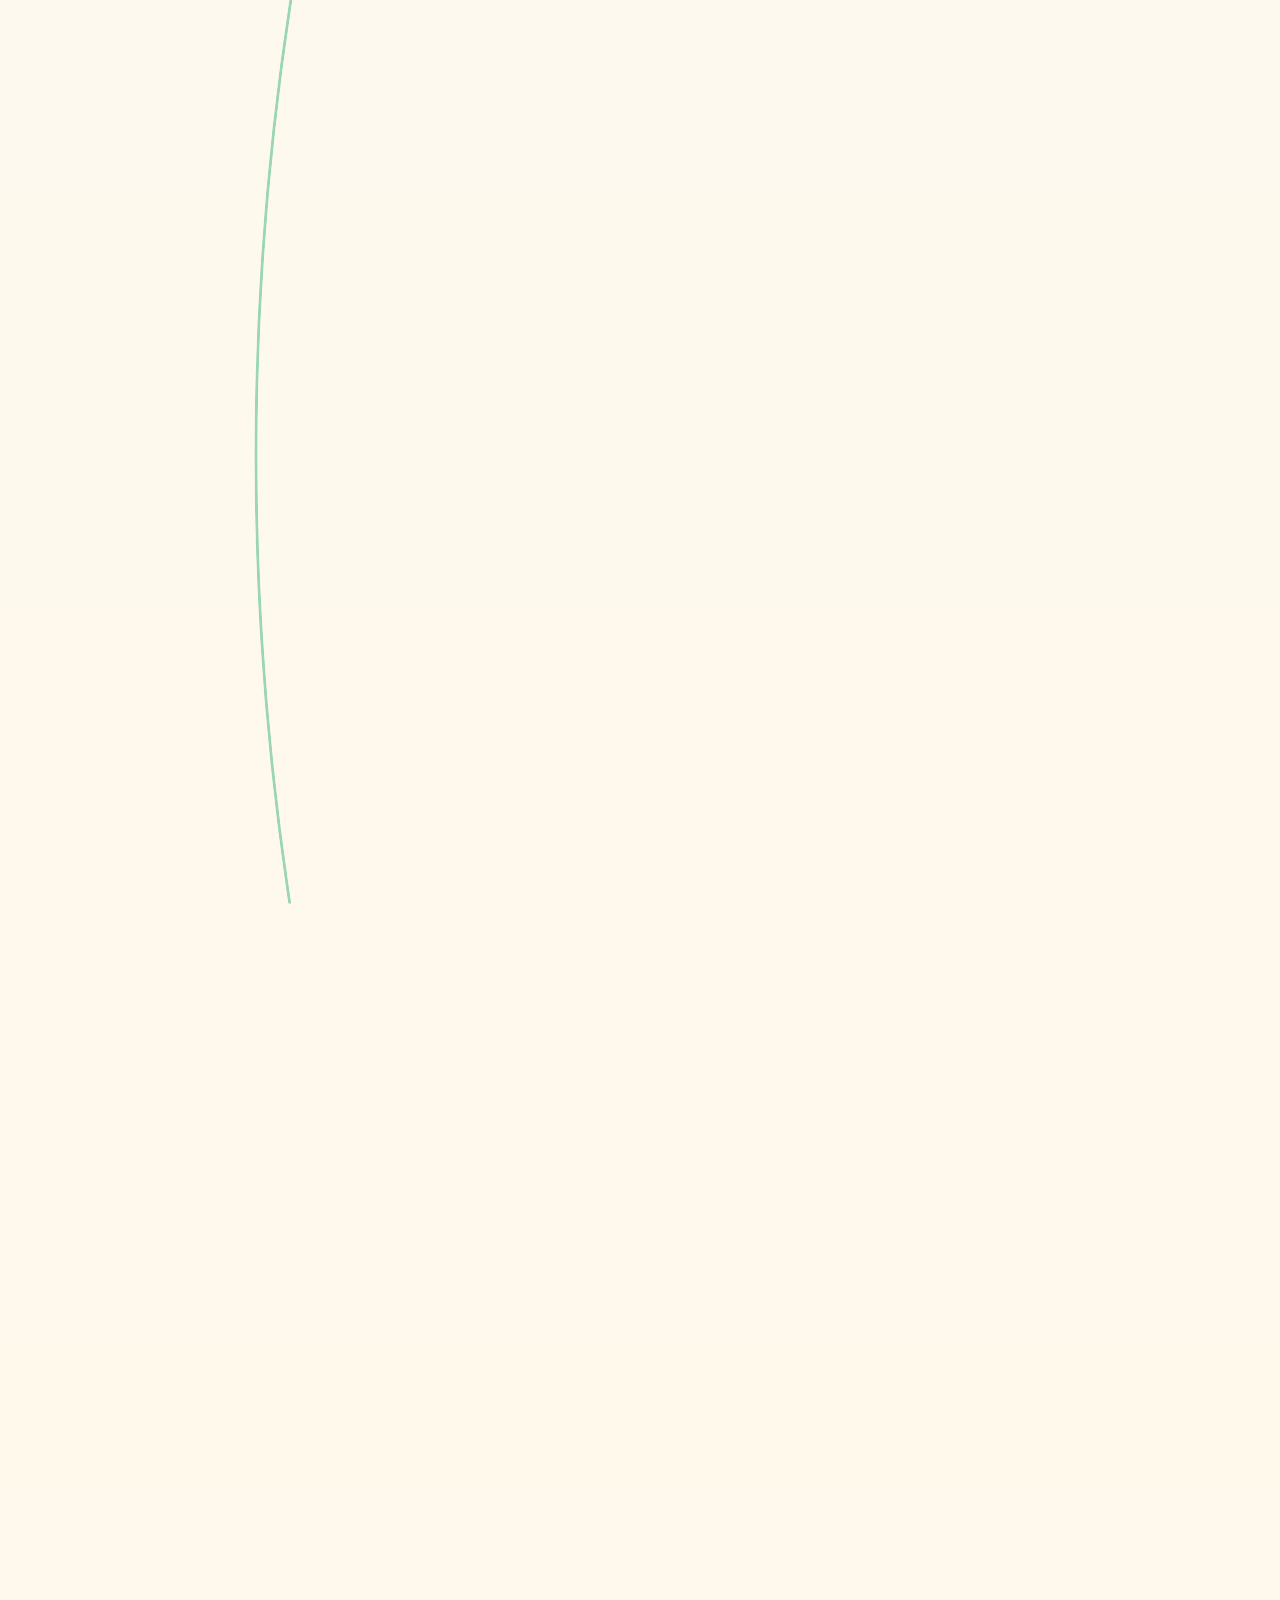
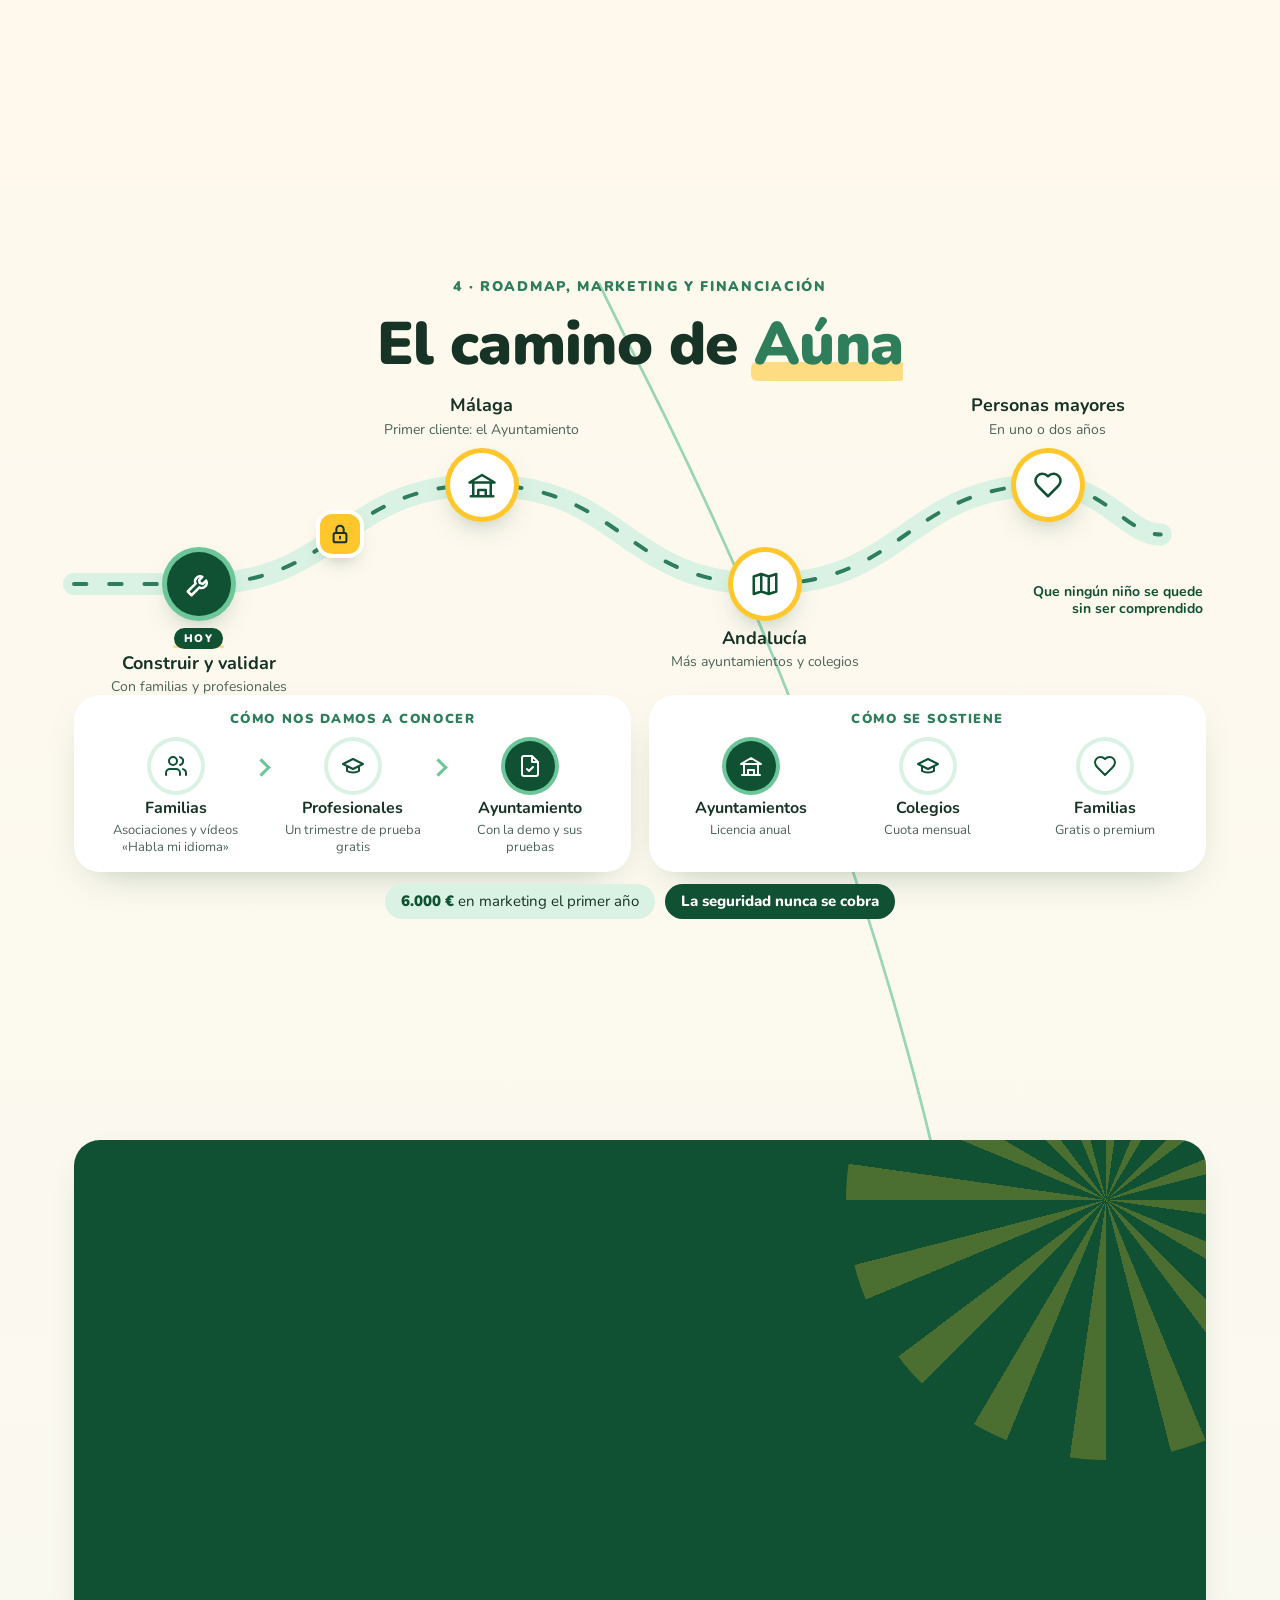
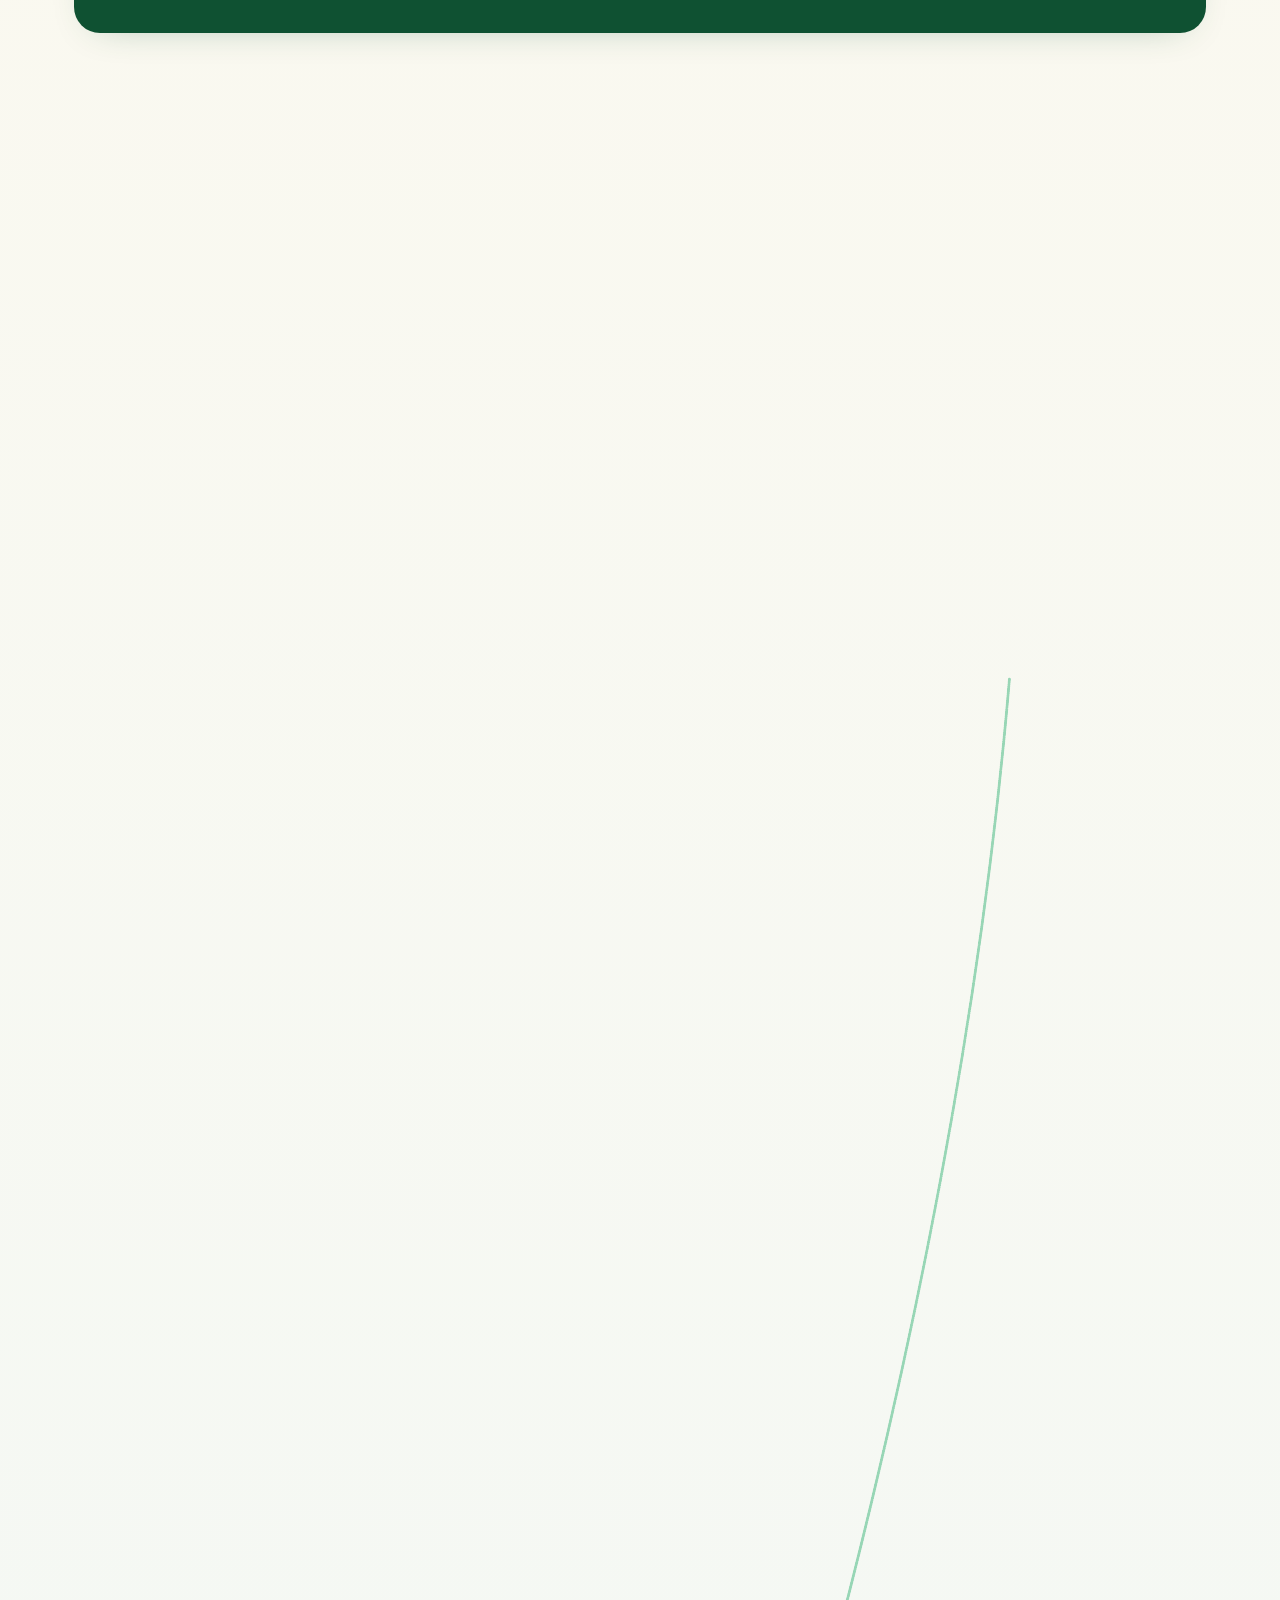
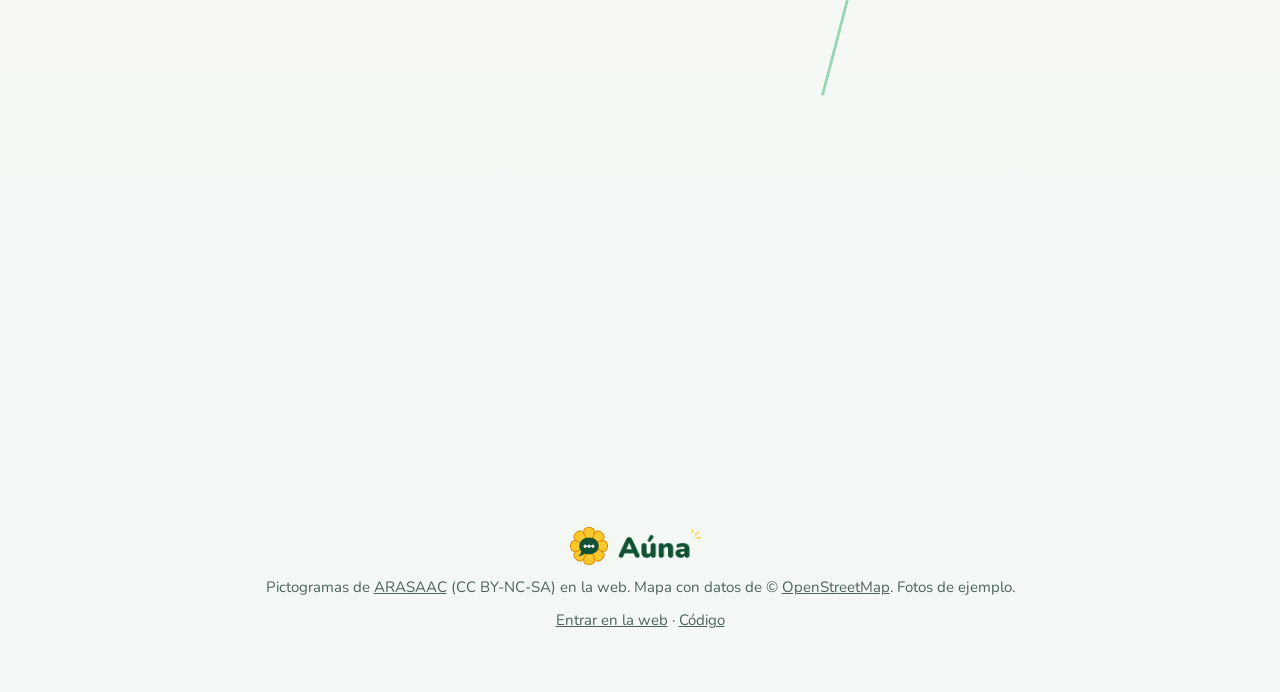
==== commit db7c0219: "Landing: testimonio de un familiar del equipo en el mapa de validación Co-Authored-By: Claude Opus 5" ====
--- a/web/index.html
+++ b/web/index.html
@@ -18,7 +18,7 @@
 <link rel="preconnect" href="https://fonts.googleapis.com">
 <link rel="preconnect" href="https://fonts.gstatic.com" crossorigin>
 <link rel="stylesheet" href="https://fonts.googleapis.com/css2?family=Nunito:wght@400;600;700;800;900&display=swap">
-<link rel="stylesheet" href="landing/landing.css?v=24">
+<link rel="stylesheet" href="landing/landing.css?v=26">
 </head>
 <body>
 
@@ -305,6 +305,6 @@
   <p><a href="app/">Entrar en la web</a> · <a href="https://github.com/paolagdiazz/auna">Código</a></p>
 </footer>
 
-<script src="landing/landing.js?v=24" defer></script>
+<script src="landing/landing.js?v=26" defer></script>
 </body>
 </html>
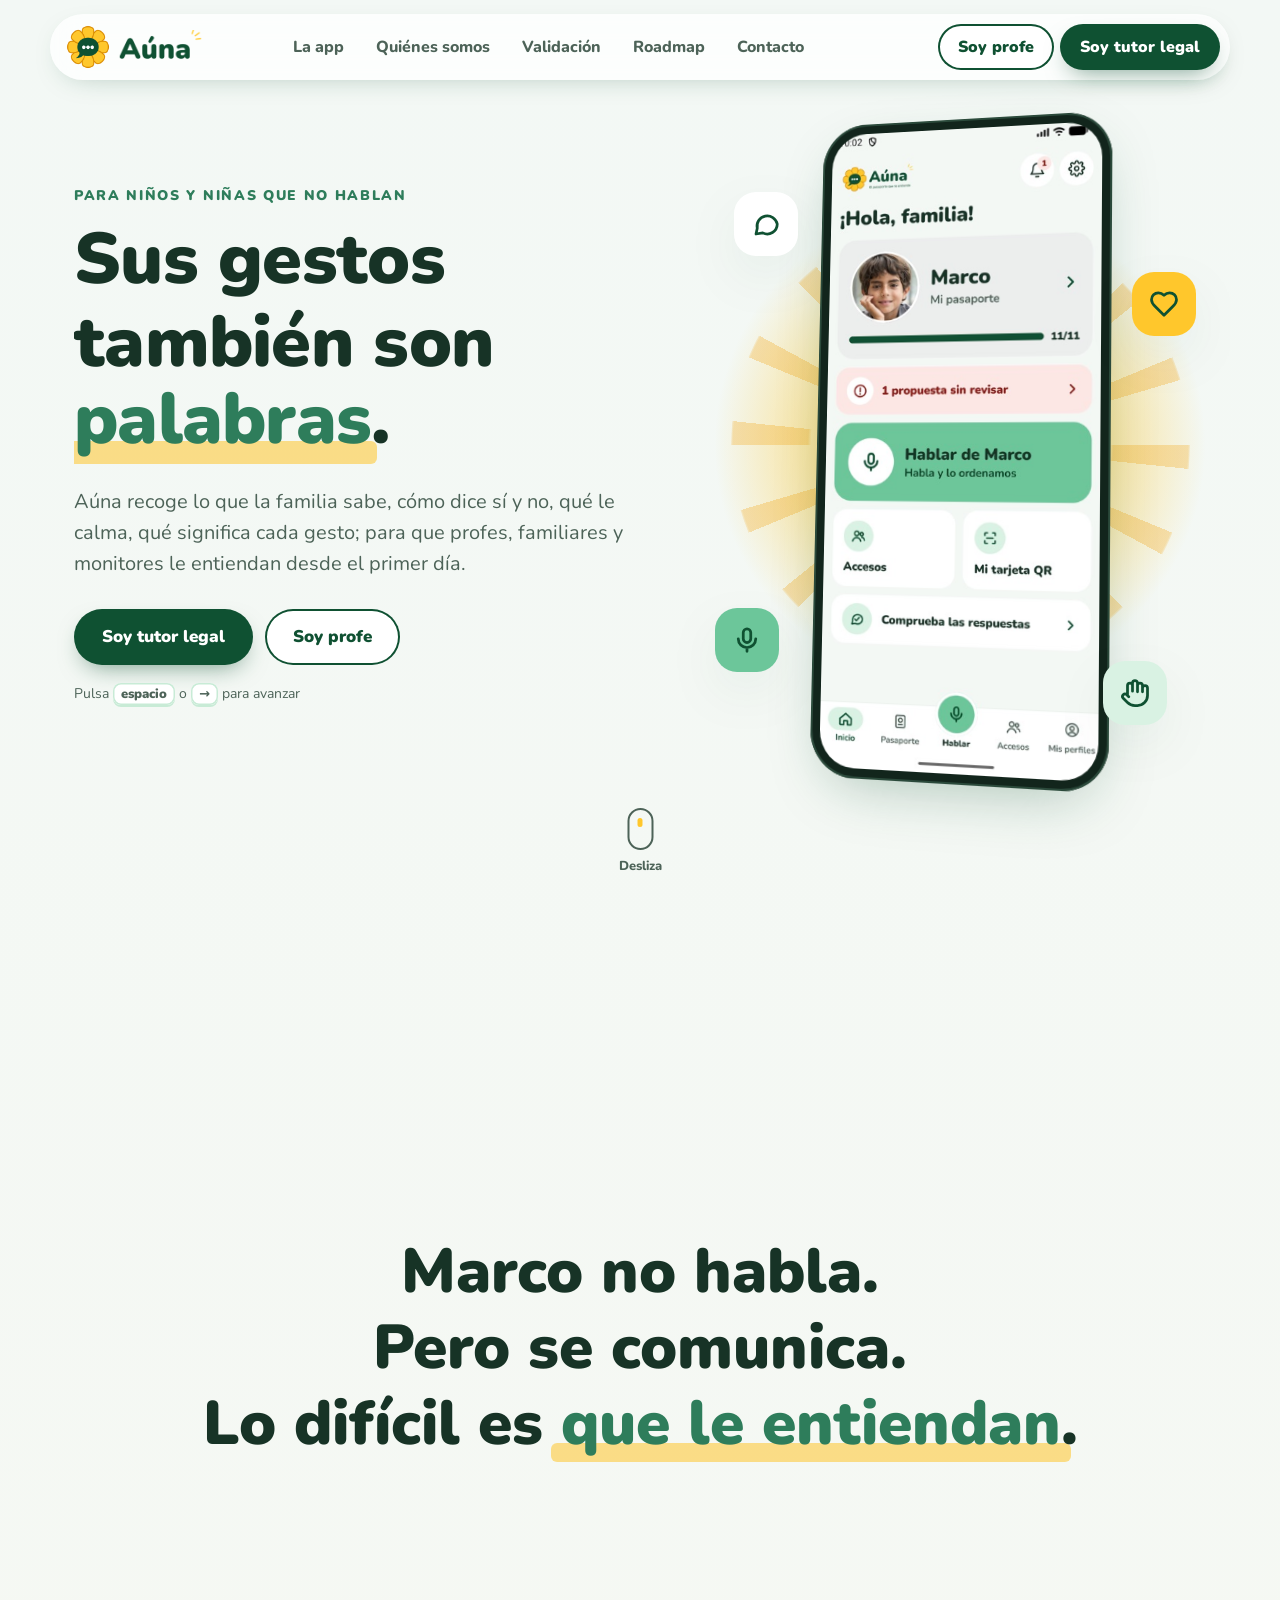
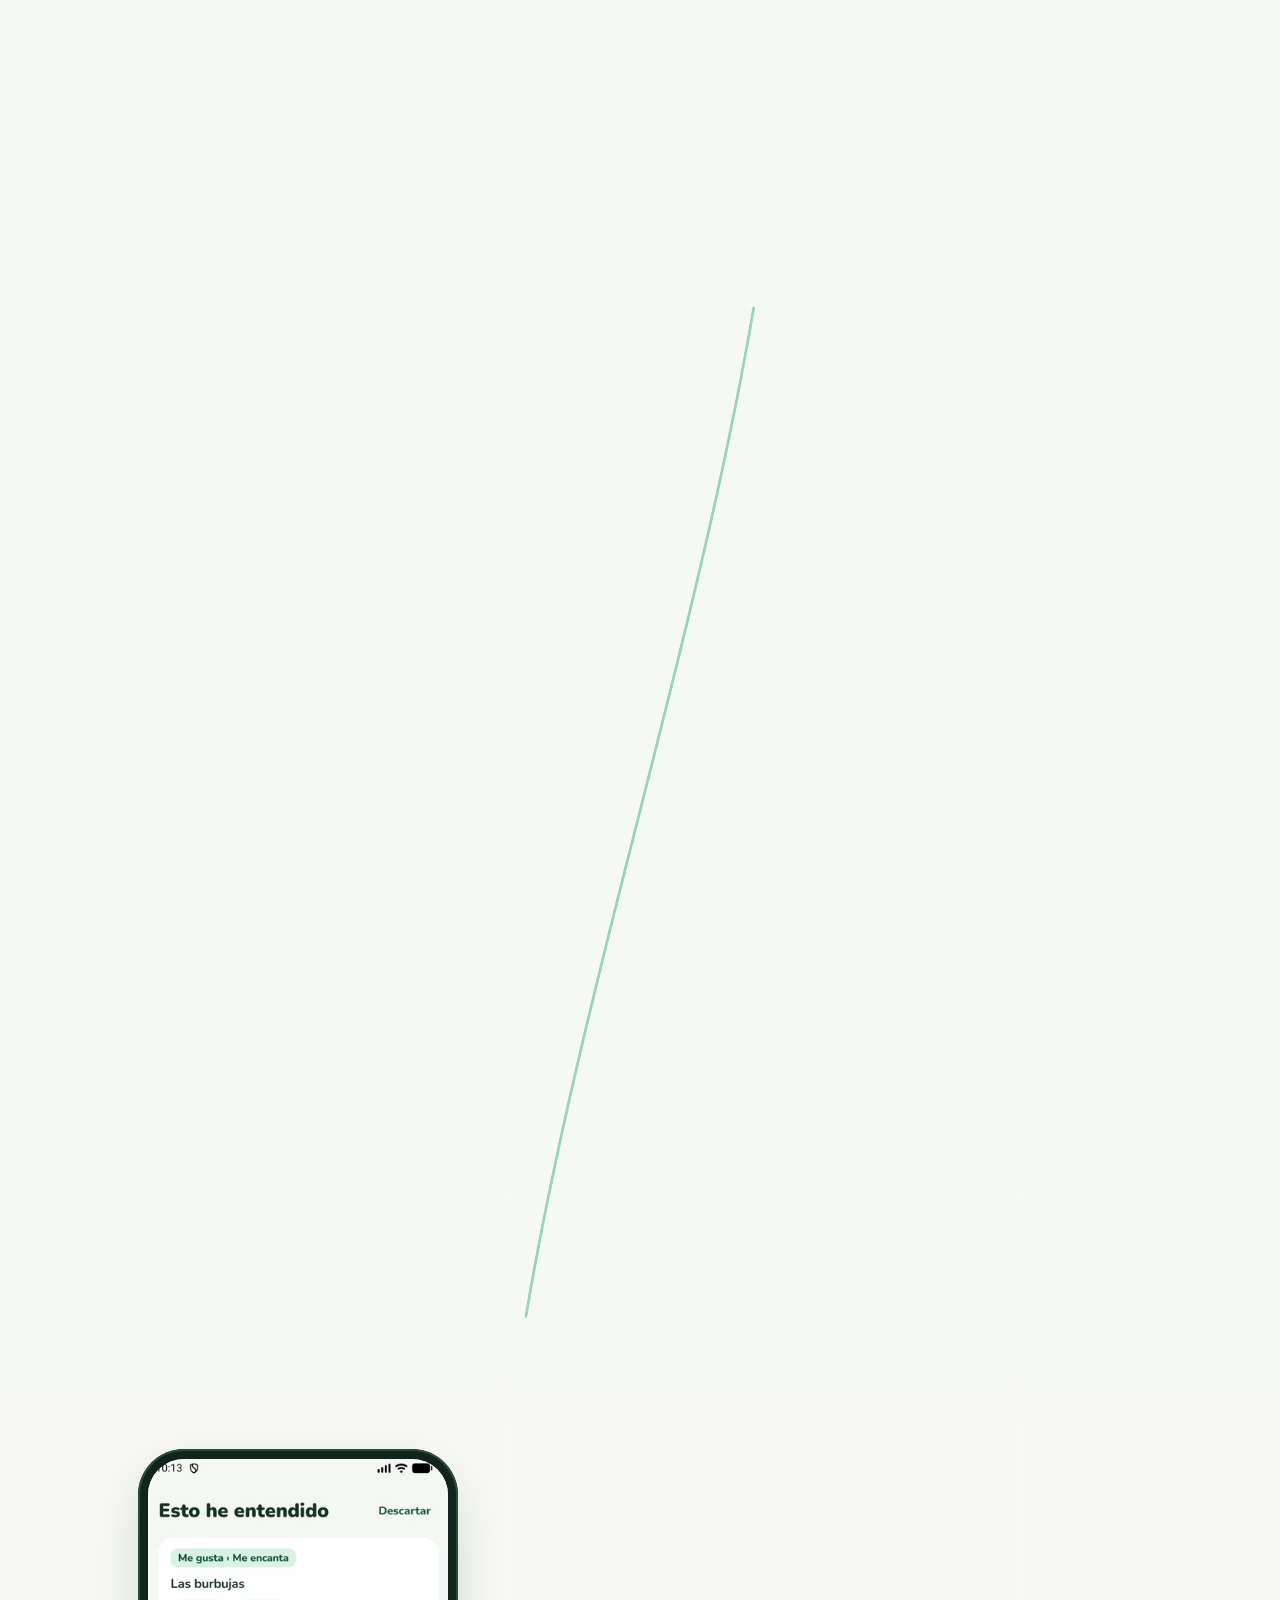
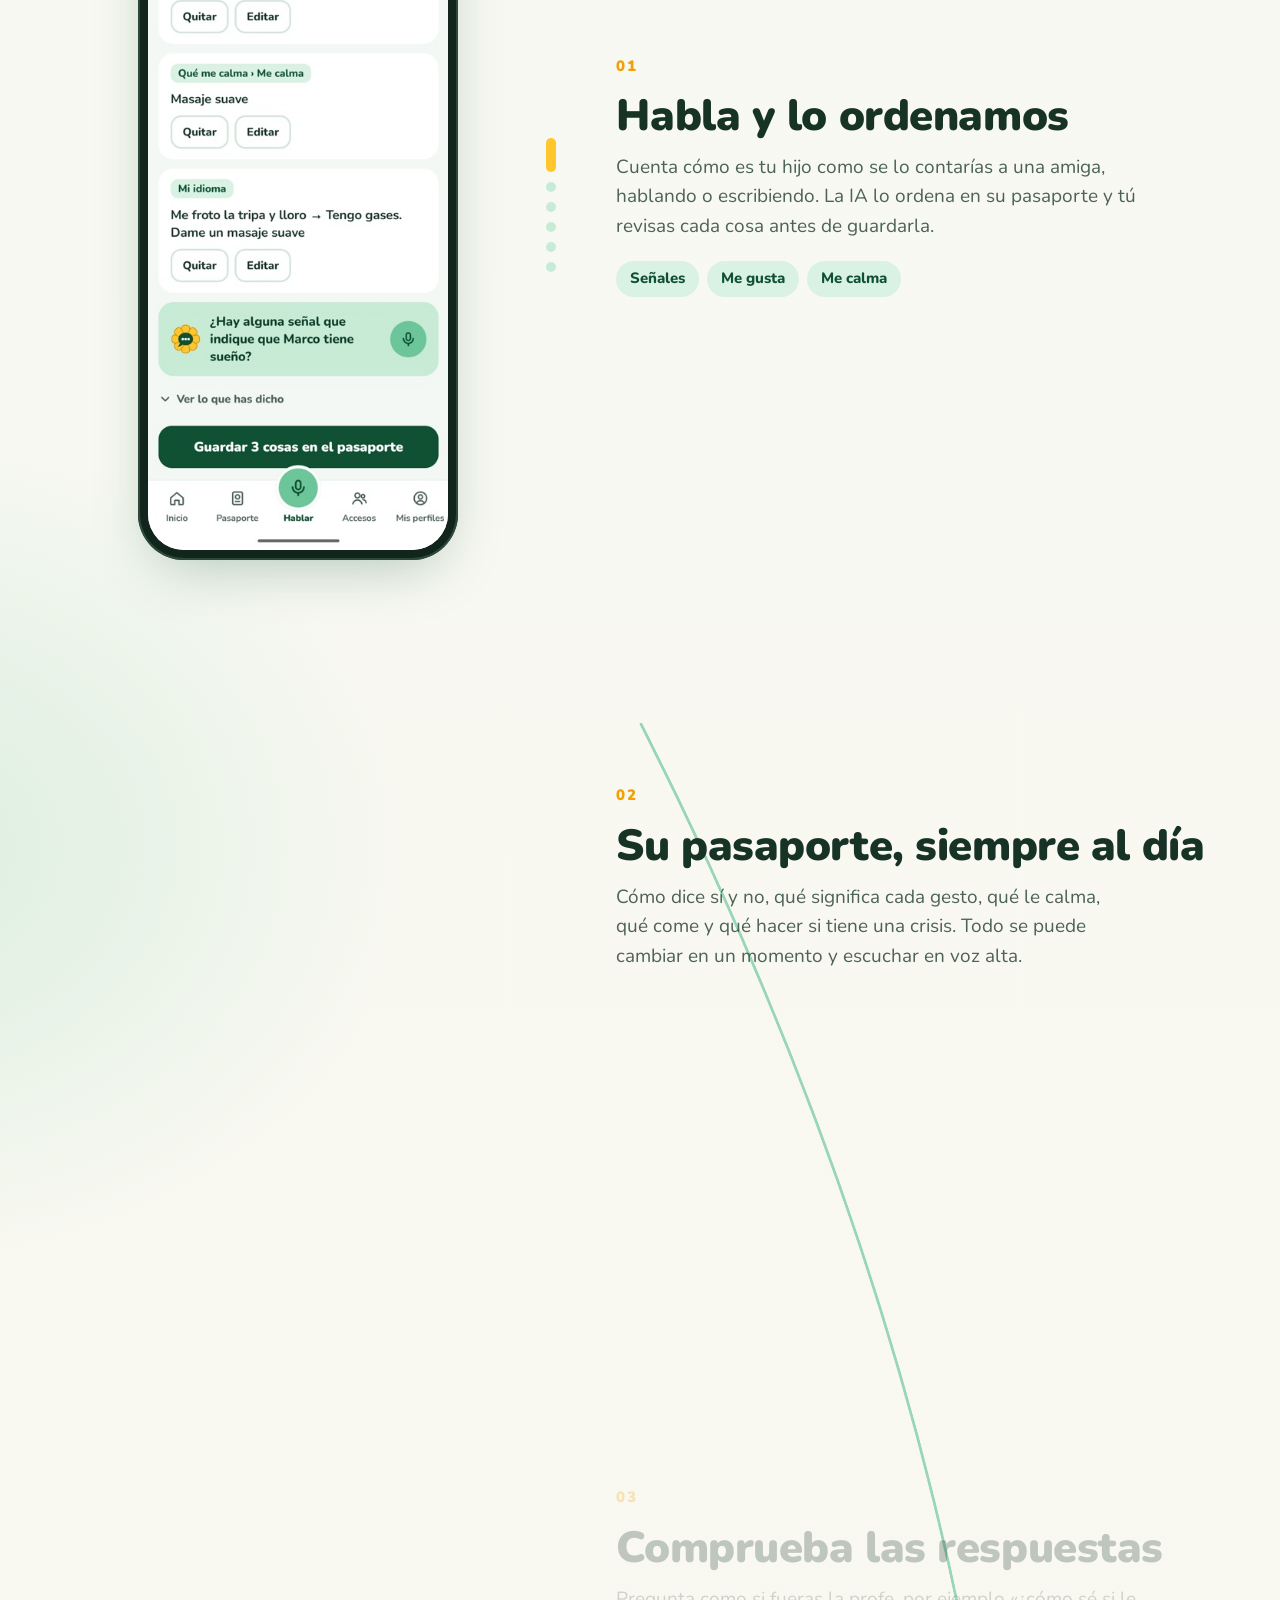
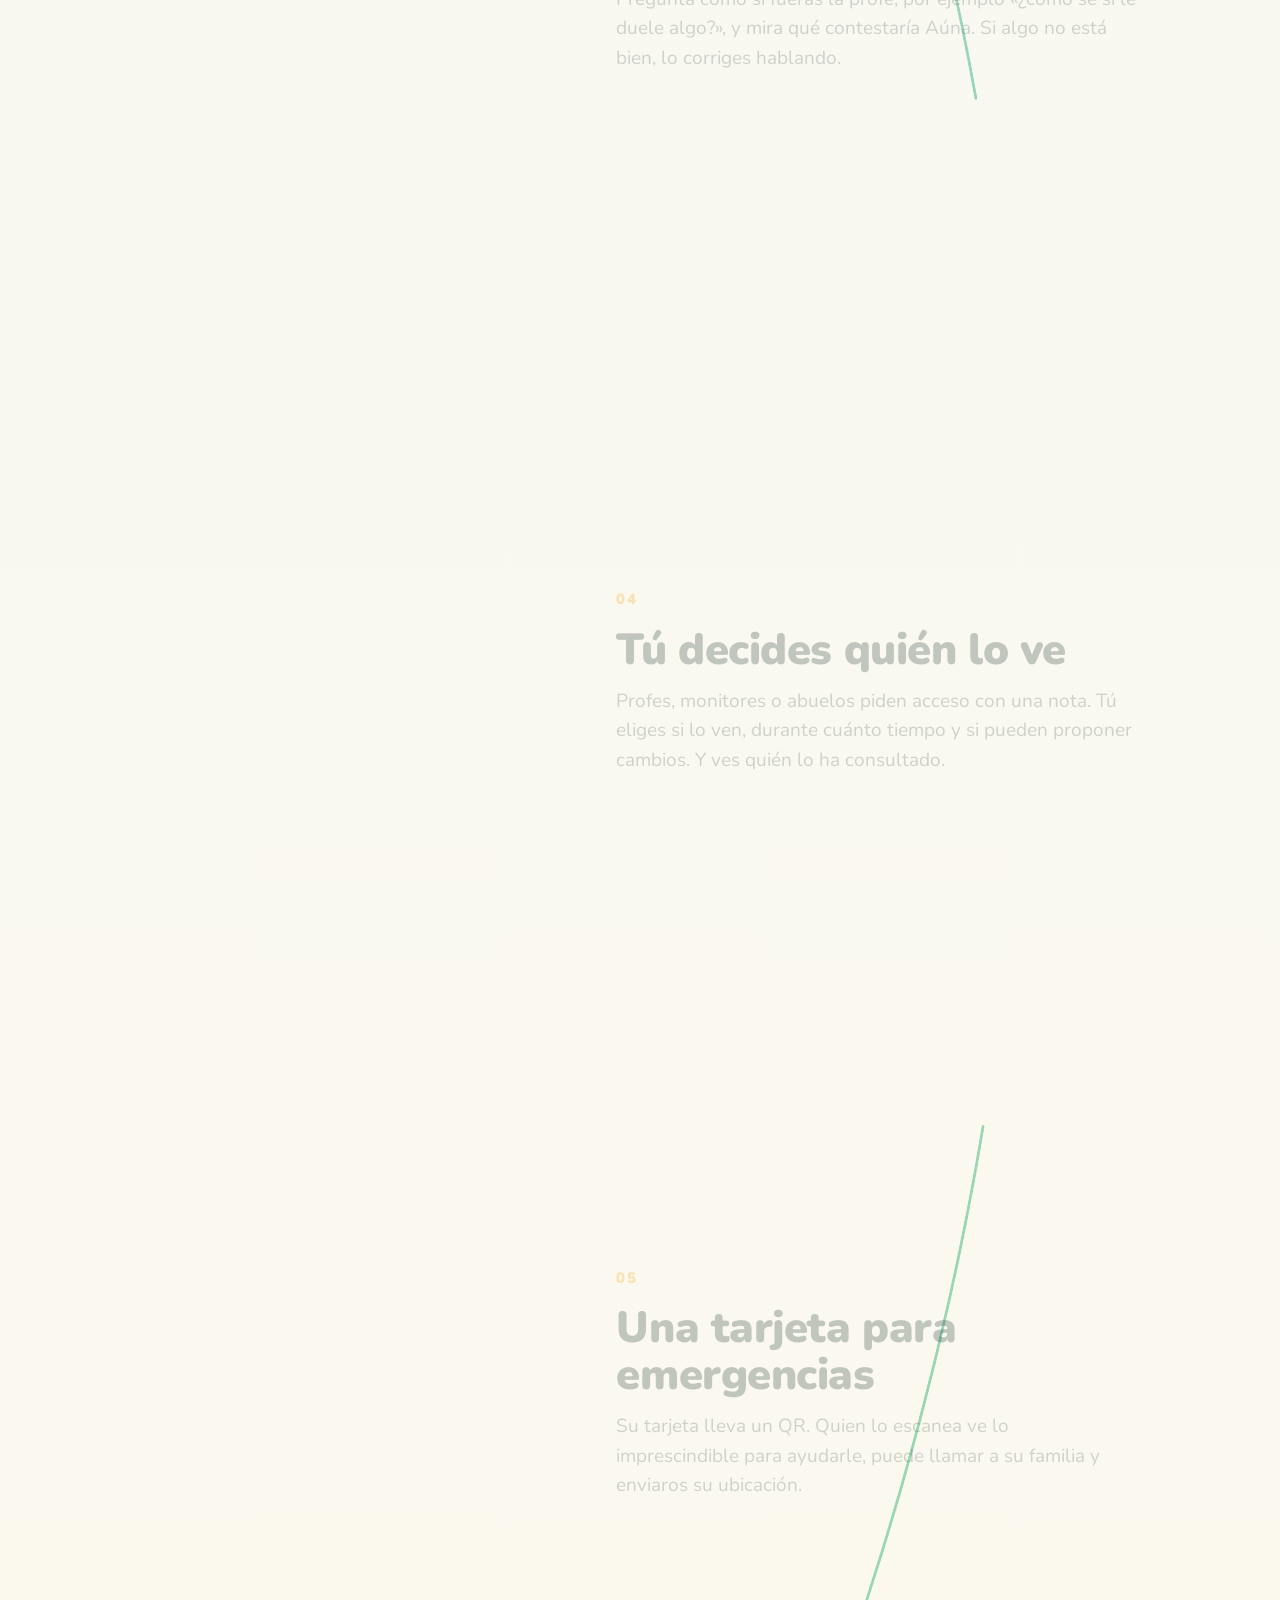
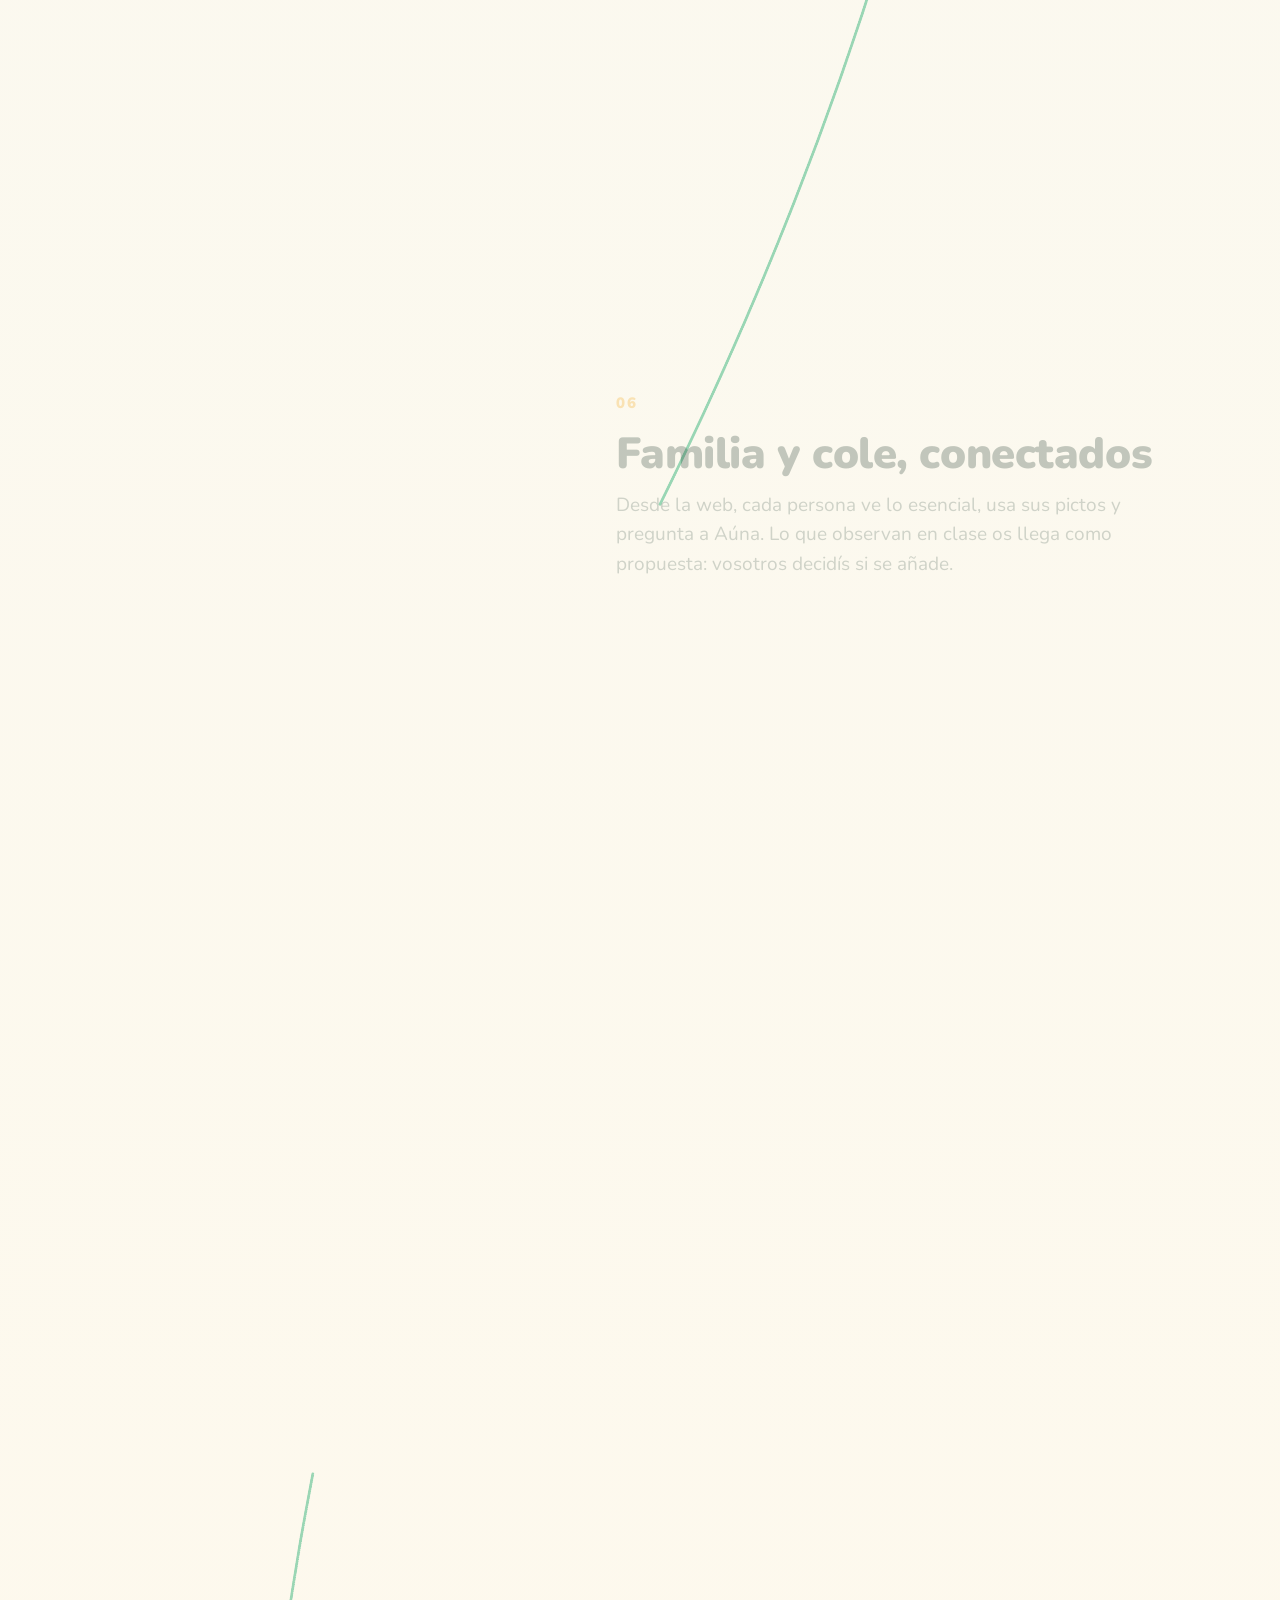
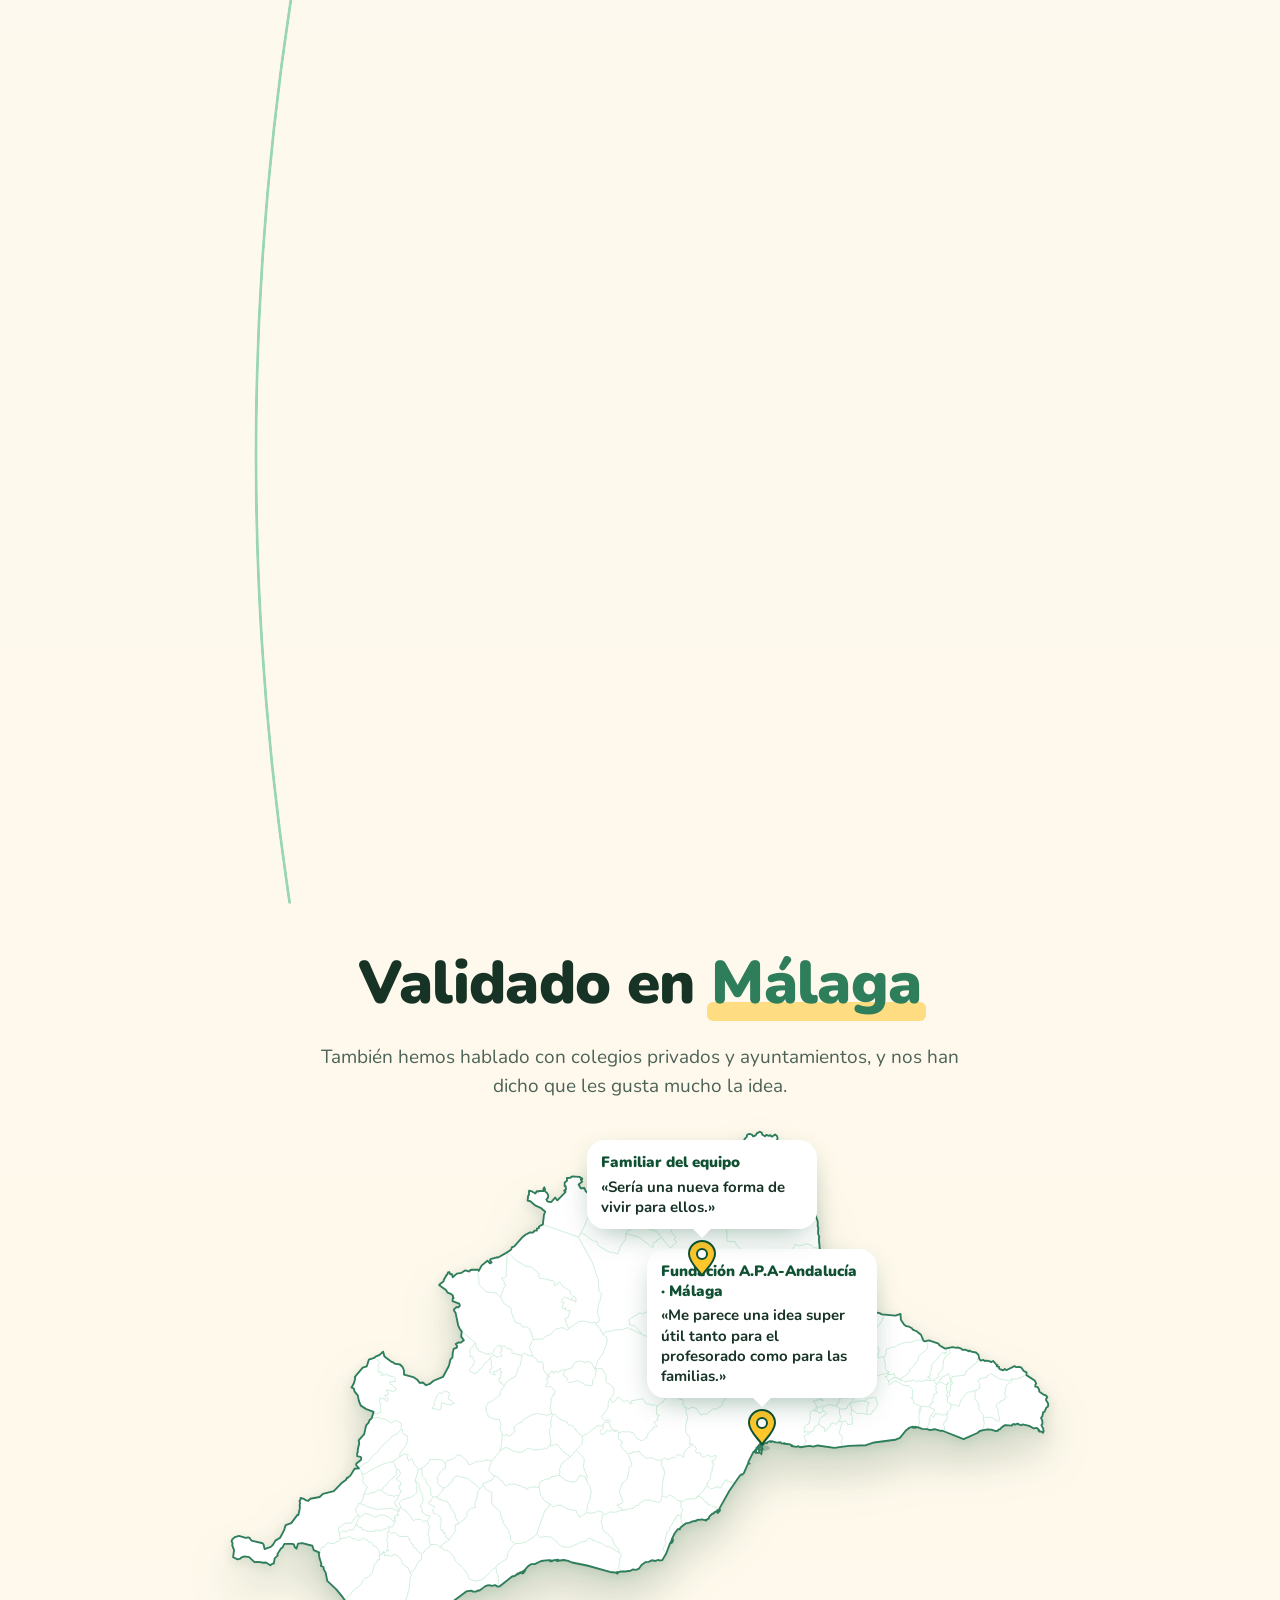
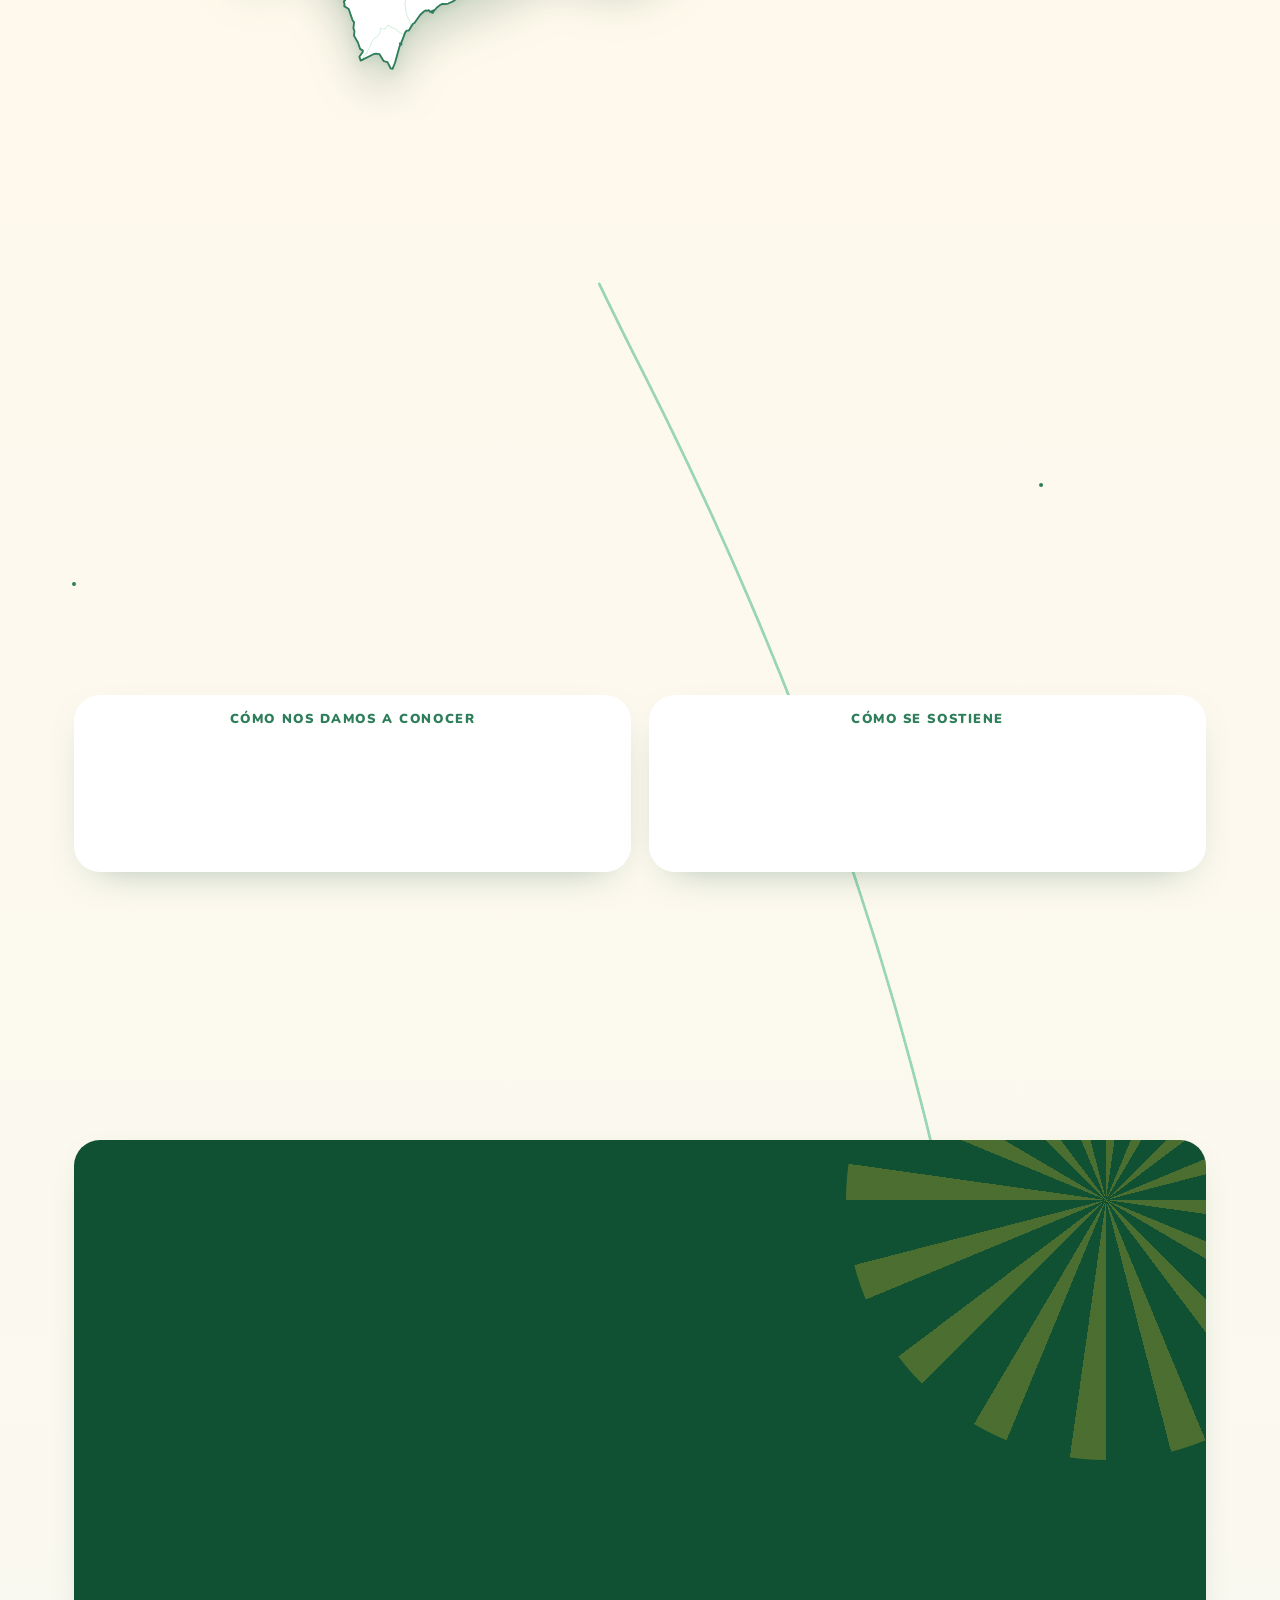
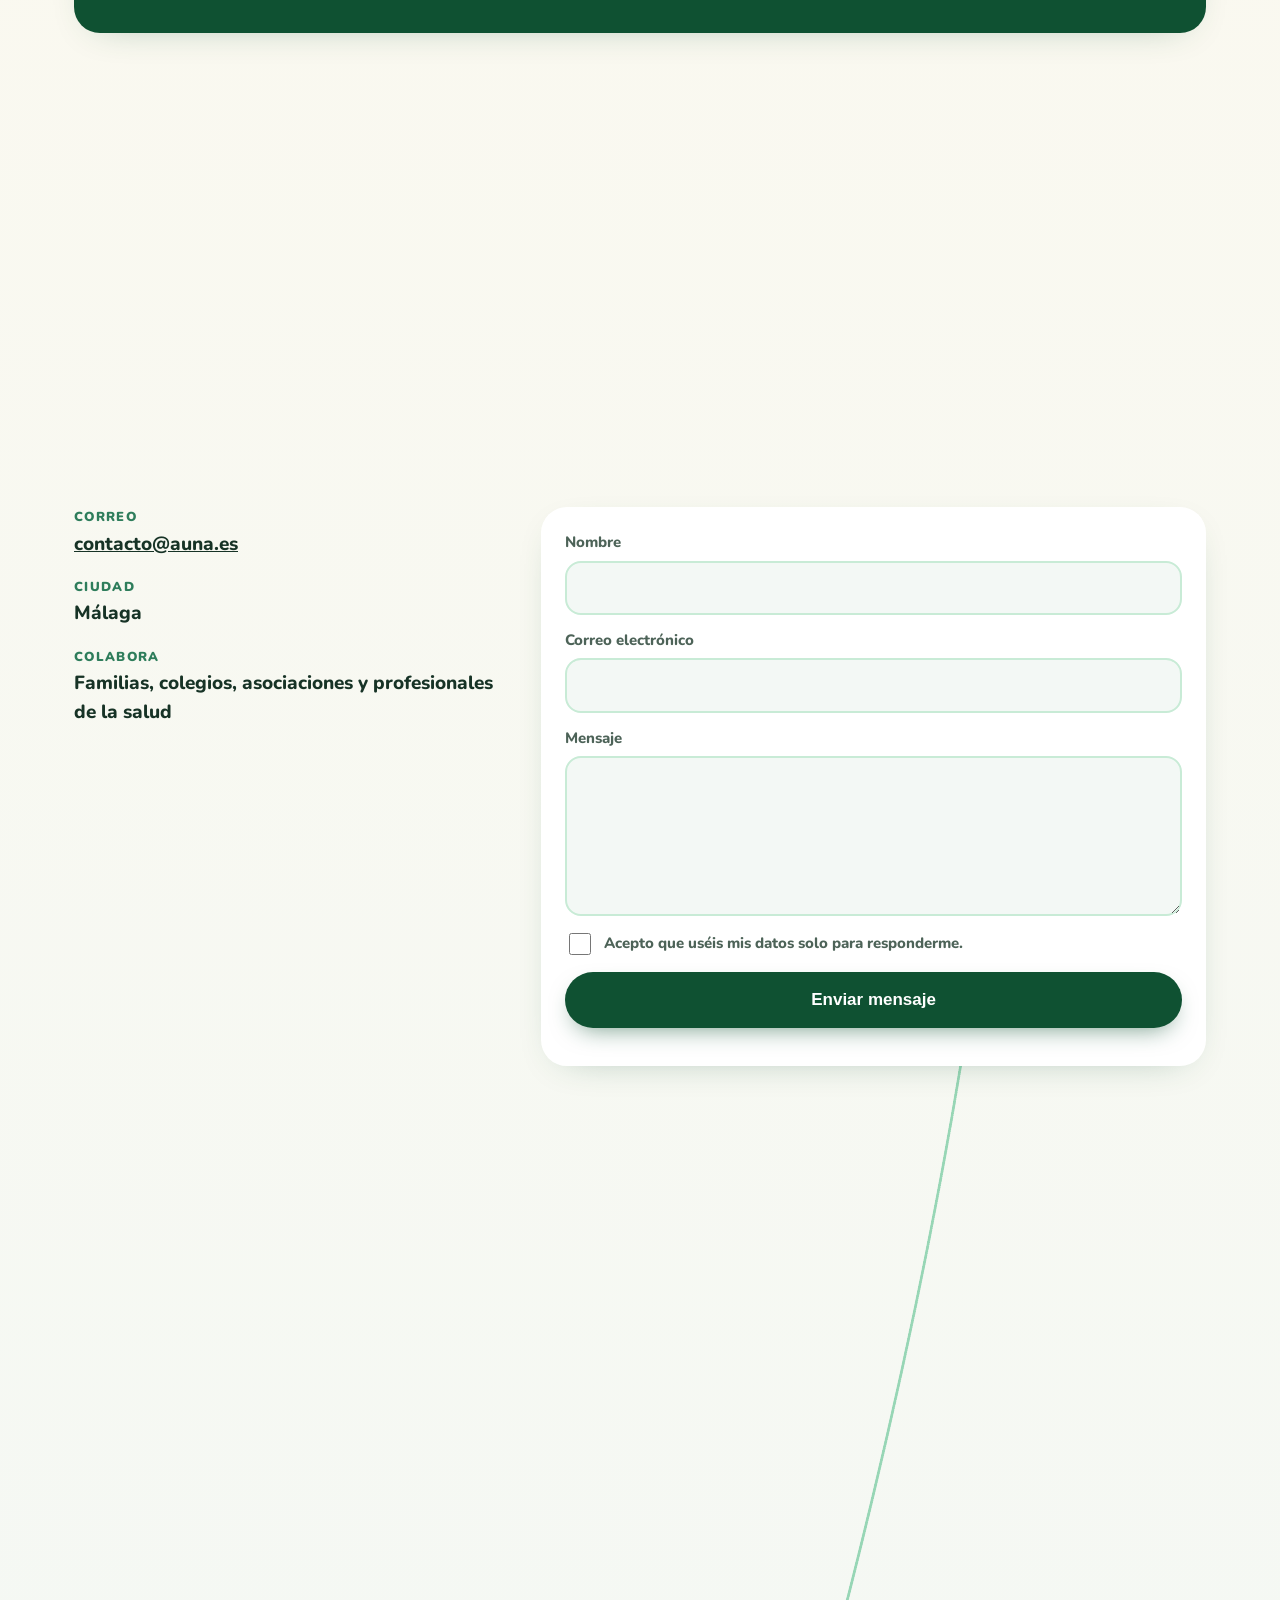
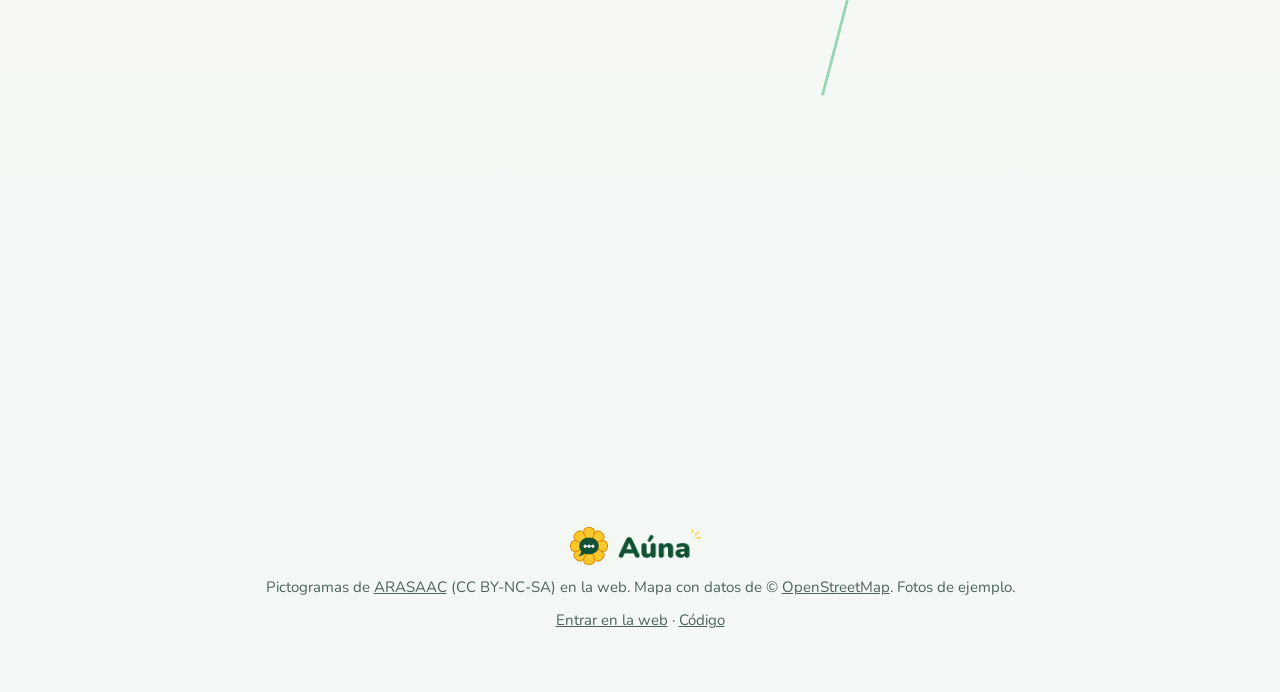
==== commit f964dfad: "Landing: quitar Colegio Salliver y mencionar colegios privados y ayuntamientos en la validación Co-A" ====
--- a/web/index.html
+++ b/web/index.html
@@ -18,7 +18,7 @@
 <link rel="preconnect" href="https://fonts.googleapis.com">
 <link rel="preconnect" href="https://fonts.gstatic.com" crossorigin>
 <link rel="stylesheet" href="https://fonts.googleapis.com/css2?family=Nunito:wght@400;600;700;800;900&display=swap">
-<link rel="stylesheet" href="landing/landing.css?v=26">
+<link rel="stylesheet" href="landing/landing.css?v=27">
 </head>
 <body>
 
@@ -200,6 +200,7 @@
     <header class="sec-head">
       <p class="kicker reveal">3 · Mapa de validación</p>
       <h2 class="lines"><span>Validado en <em>Málaga</em></span></h2>
+      <p class="reveal">También hemos hablado con colegios privados y ayuntamientos, y nos han dicho que les gusta mucho la idea.</p>
     </header>
     <div class="mapa-wrap reveal" id="mapa-wrap">
       <svg class="mapa-svg" viewBox="0 0 1000 666" data-box="-5.635,-3.742,36.29,37.3" role="img" aria-label="Mapa de la provincia de Málaga con los sitios donde hemos validado Aúna">
@@ -305,6 +306,6 @@
   <p><a href="app/">Entrar en la web</a> · <a href="https://github.com/paolagdiazz/auna">Código</a></p>
 </footer>
 
-<script src="landing/landing.js?v=26" defer></script>
+<script src="landing/landing.js?v=27" defer></script>
 </body>
 </html>
--- a/web/landing/landing.css
+++ b/web/landing/landing.css
@@ -331,7 +331,7 @@
 
 /* ---------- Mapa de validación ---------- */
 .mapa .sec-head { margin-bottom: 20px; }
-.mapa-wrap { position: relative; z-index: 2; width: min(100%, calc((100svh - 230px) * 1.502)); aspect-ratio: 1000 / 666; margin: 0 auto;
+.mapa-wrap { position: relative; z-index: 2; width: min(100%, calc((100svh - 290px) * 1.502)); aspect-ratio: 1000 / 666; margin: 0 auto;
   animation: flotar 6s ease-in-out infinite; }
 @keyframes flotar { 50% { transform: translateY(-10px); } }
 .mapa-svg { position: absolute; inset: 0; width: 100%; height: 100%; display: block; overflow: visible;
@@ -438,3 +438,4 @@
 
 .equipo strong { font-size: 17px; line-height: 1.25; max-width: 160px; }
 .equipo-pie { text-align: center; margin: 22px 0 0; color: var(--gris); font-weight: 700; }
+.mapa .sec-head p:not(.kicker) { margin: 8px auto 0; max-width: 640px; color: var(--gris); }
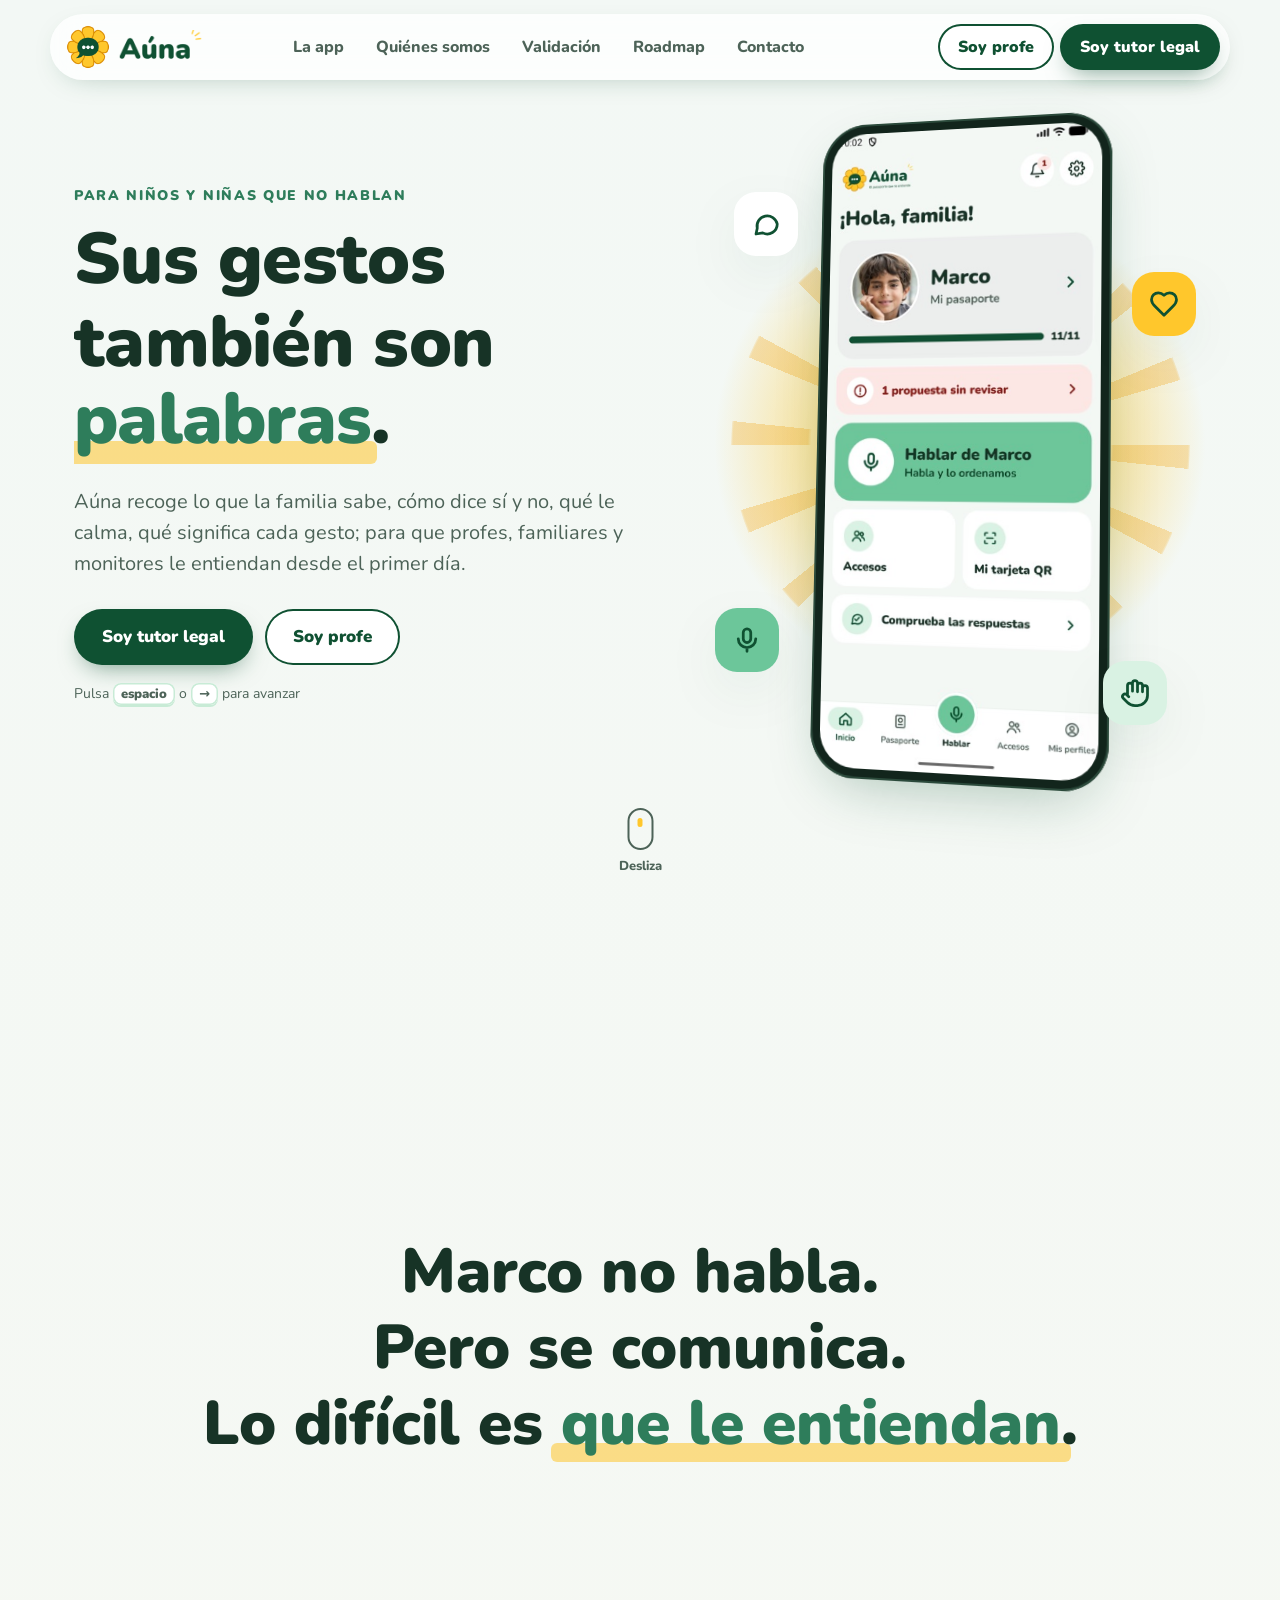
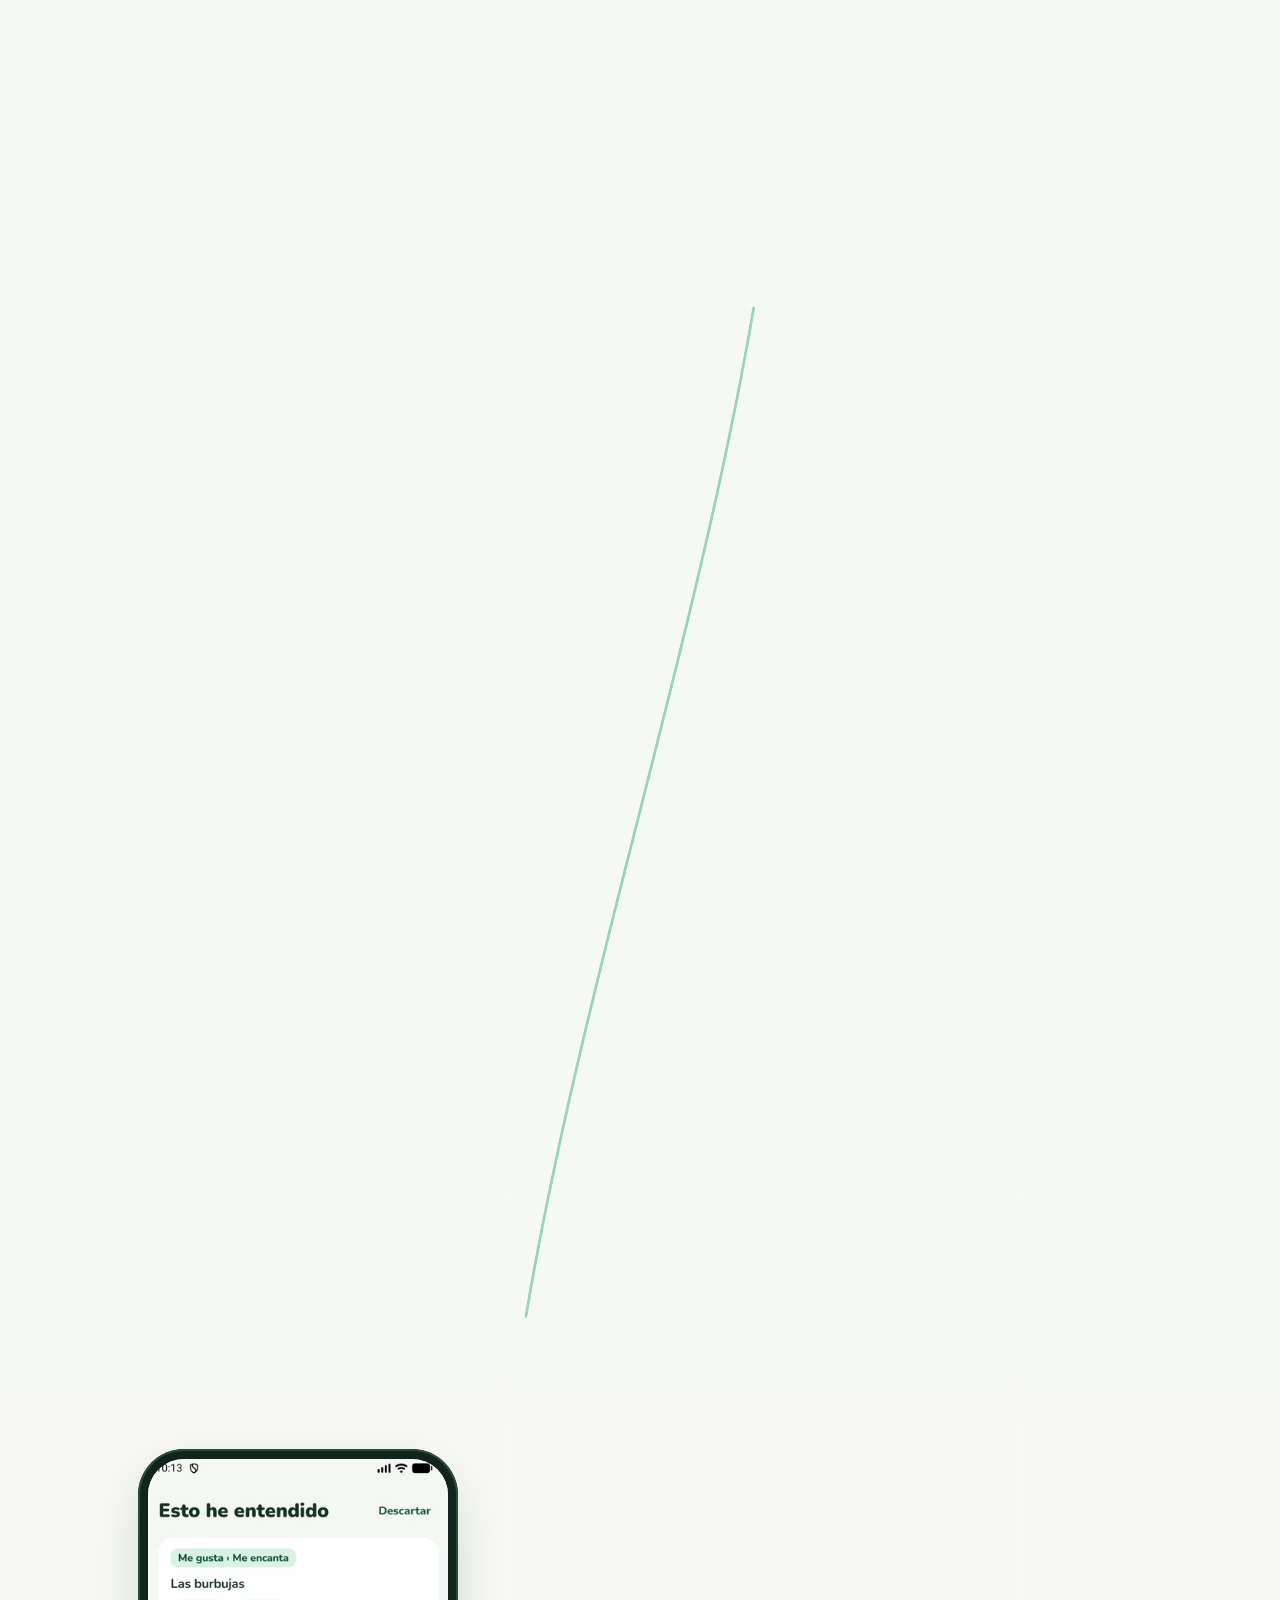
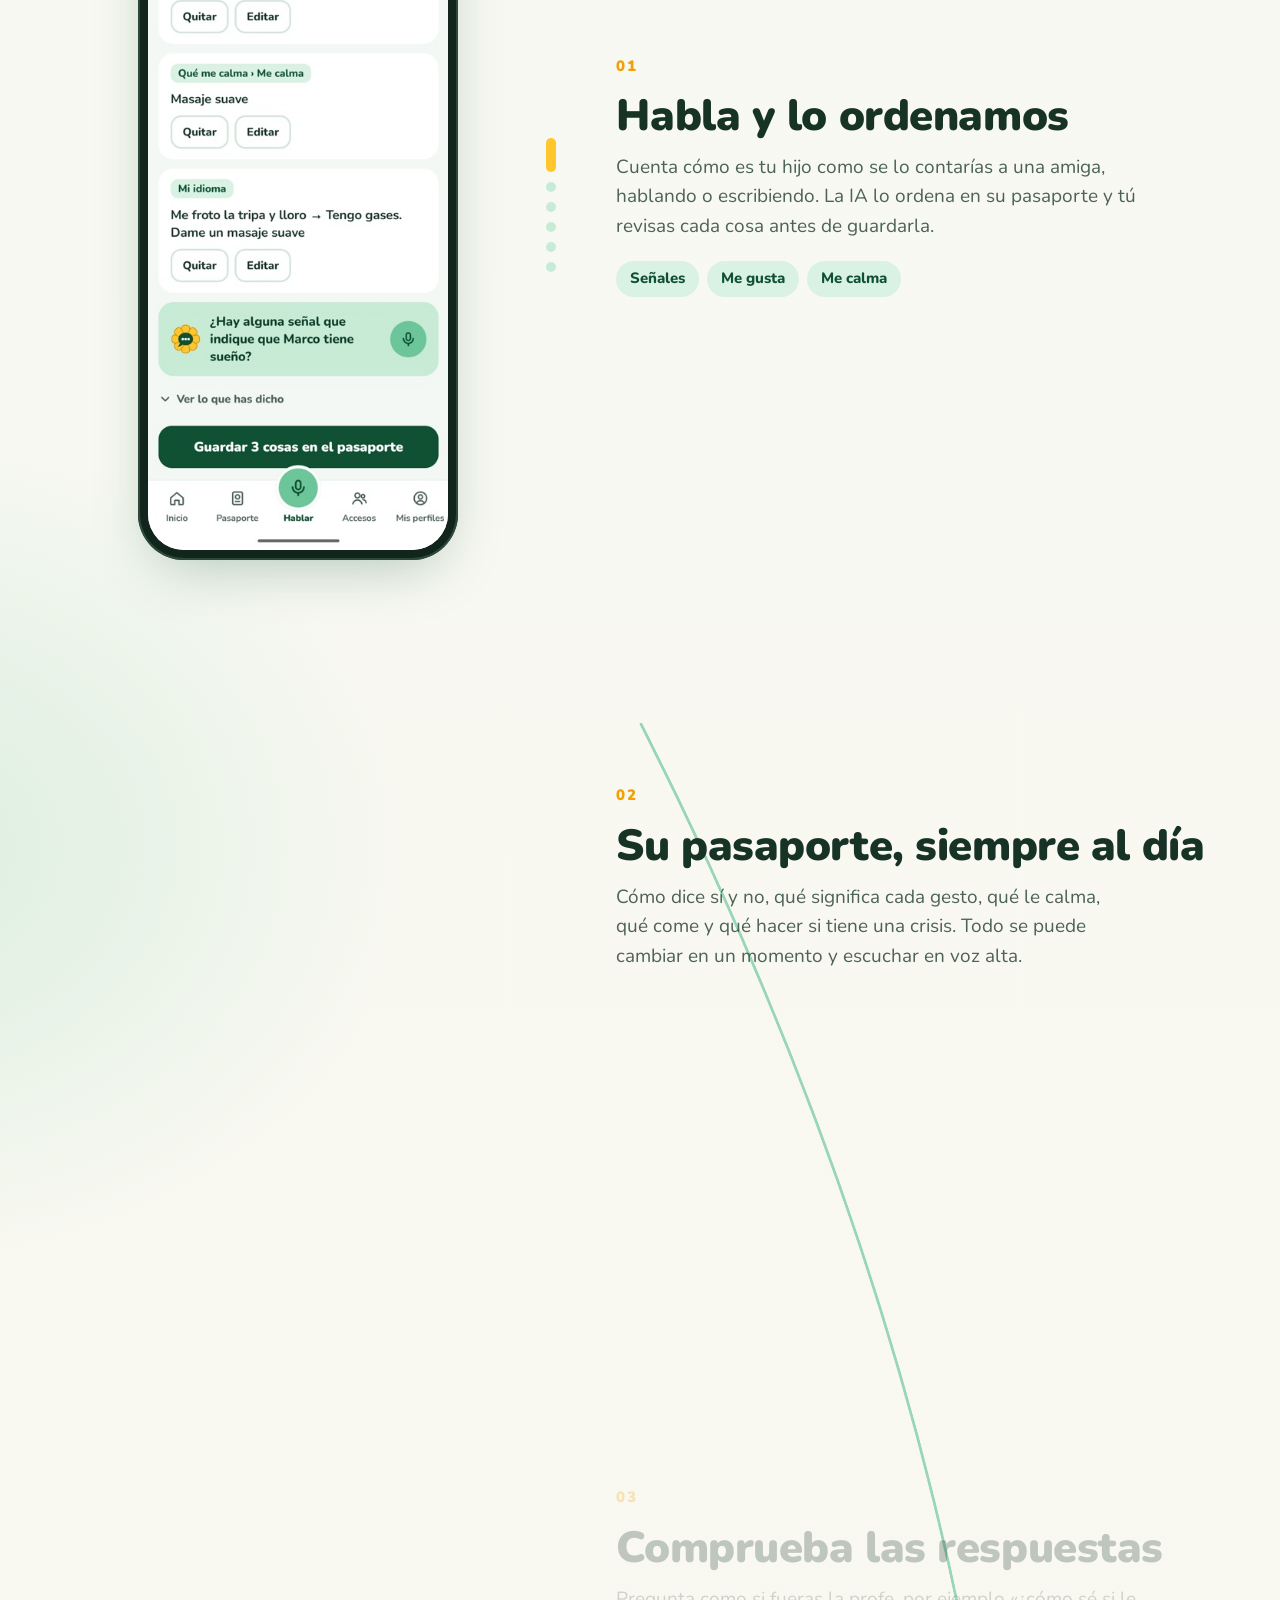
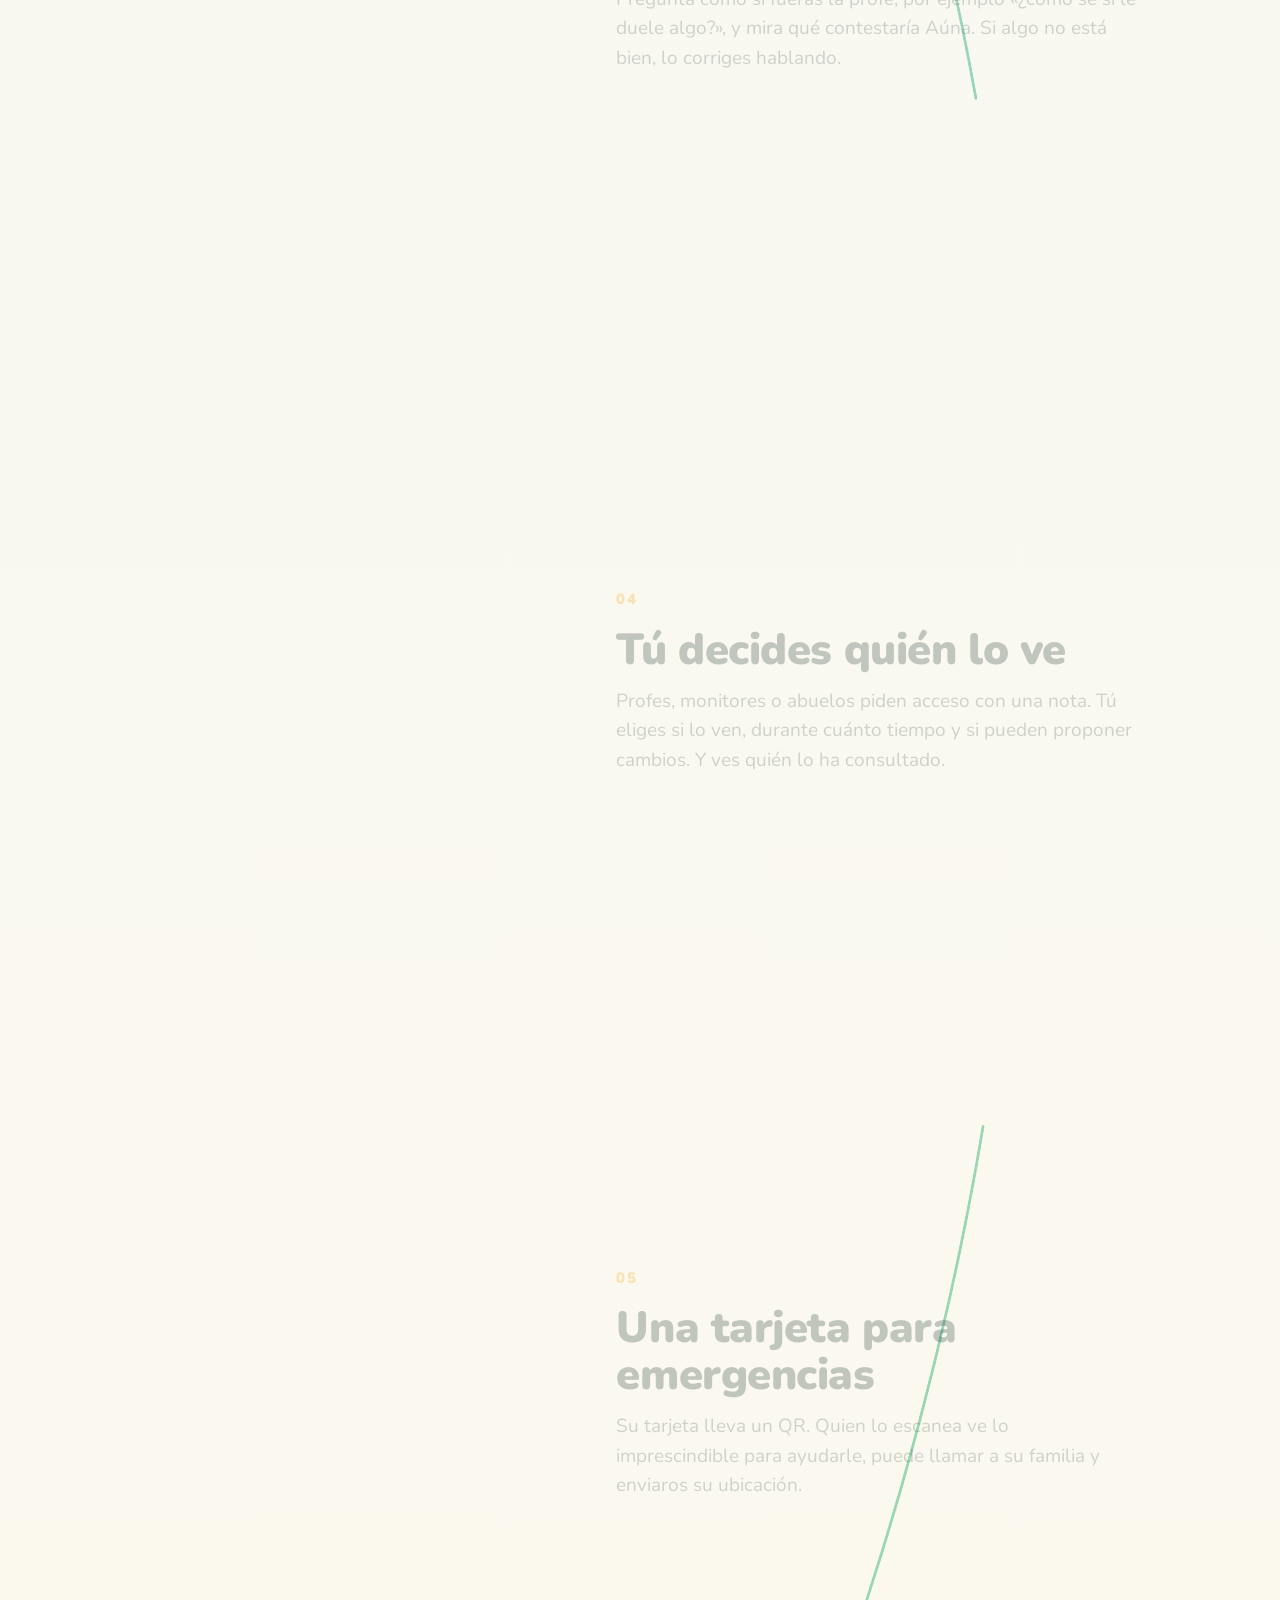
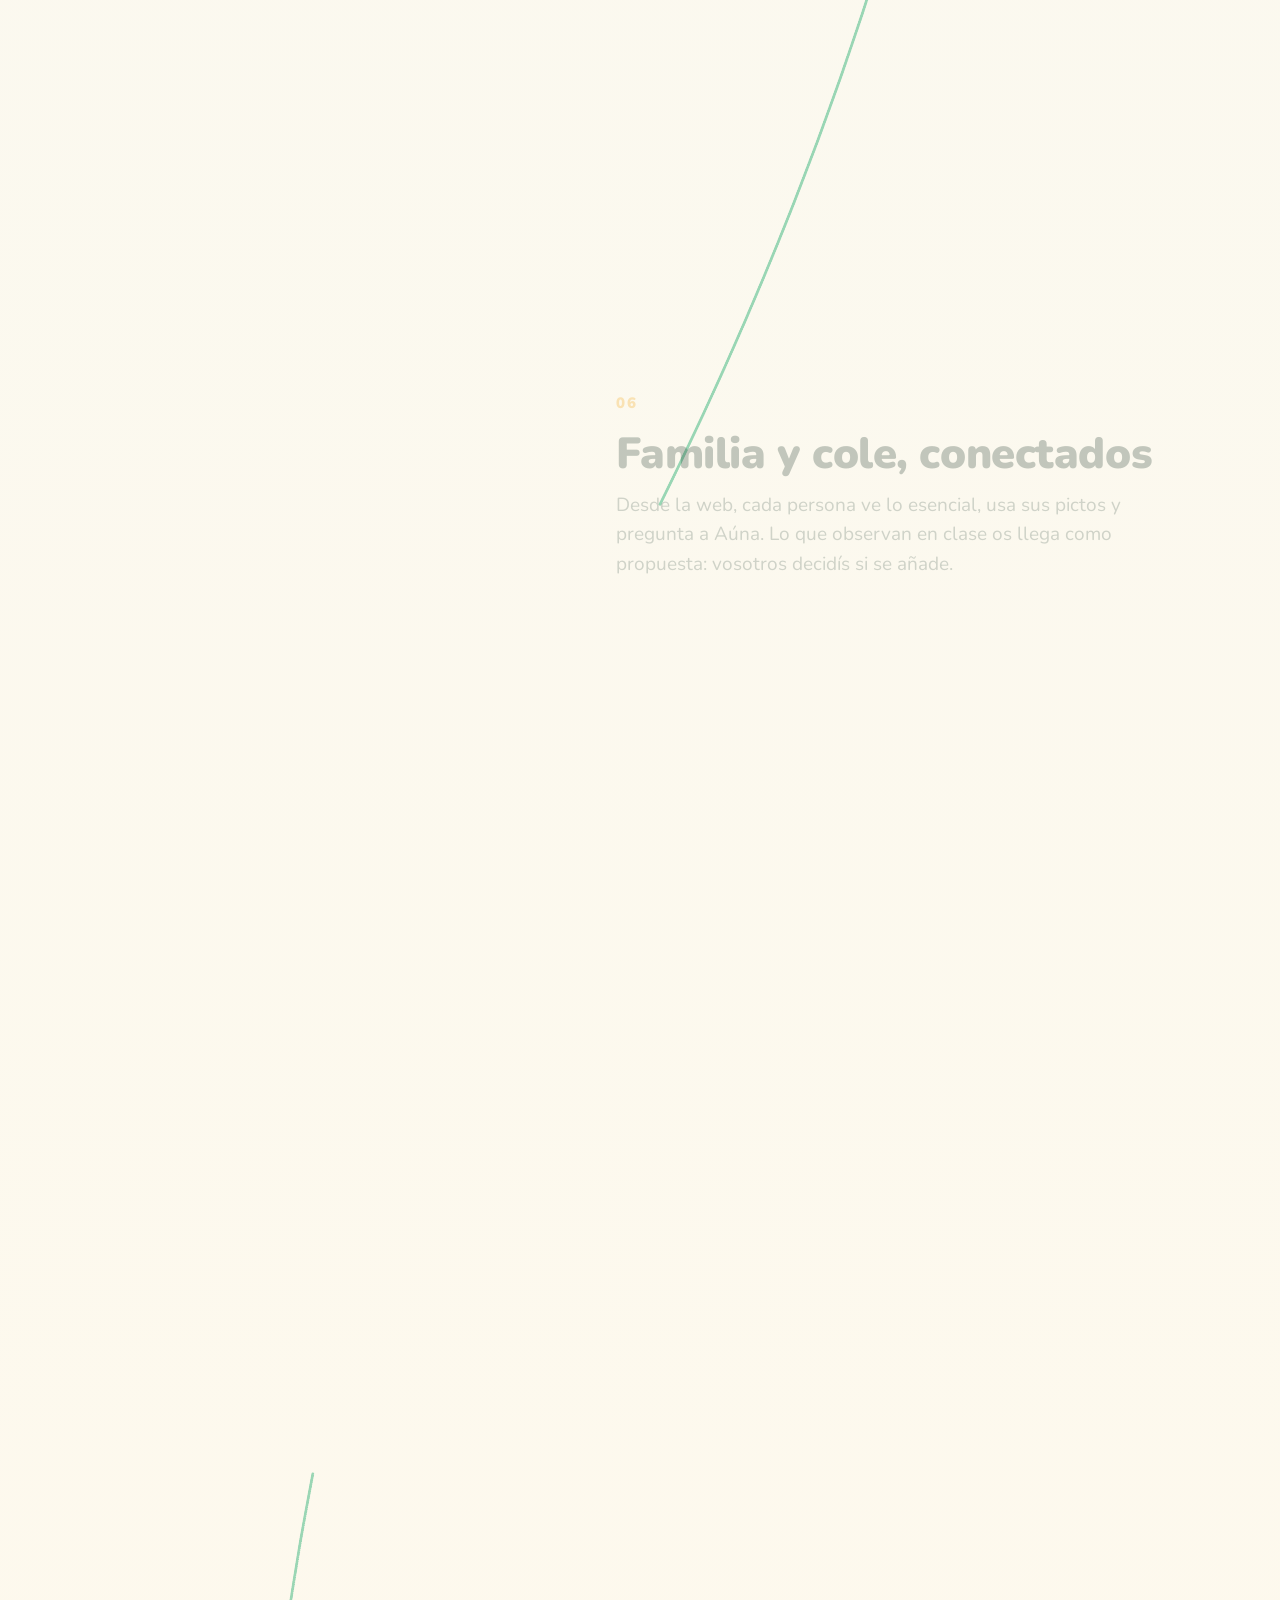
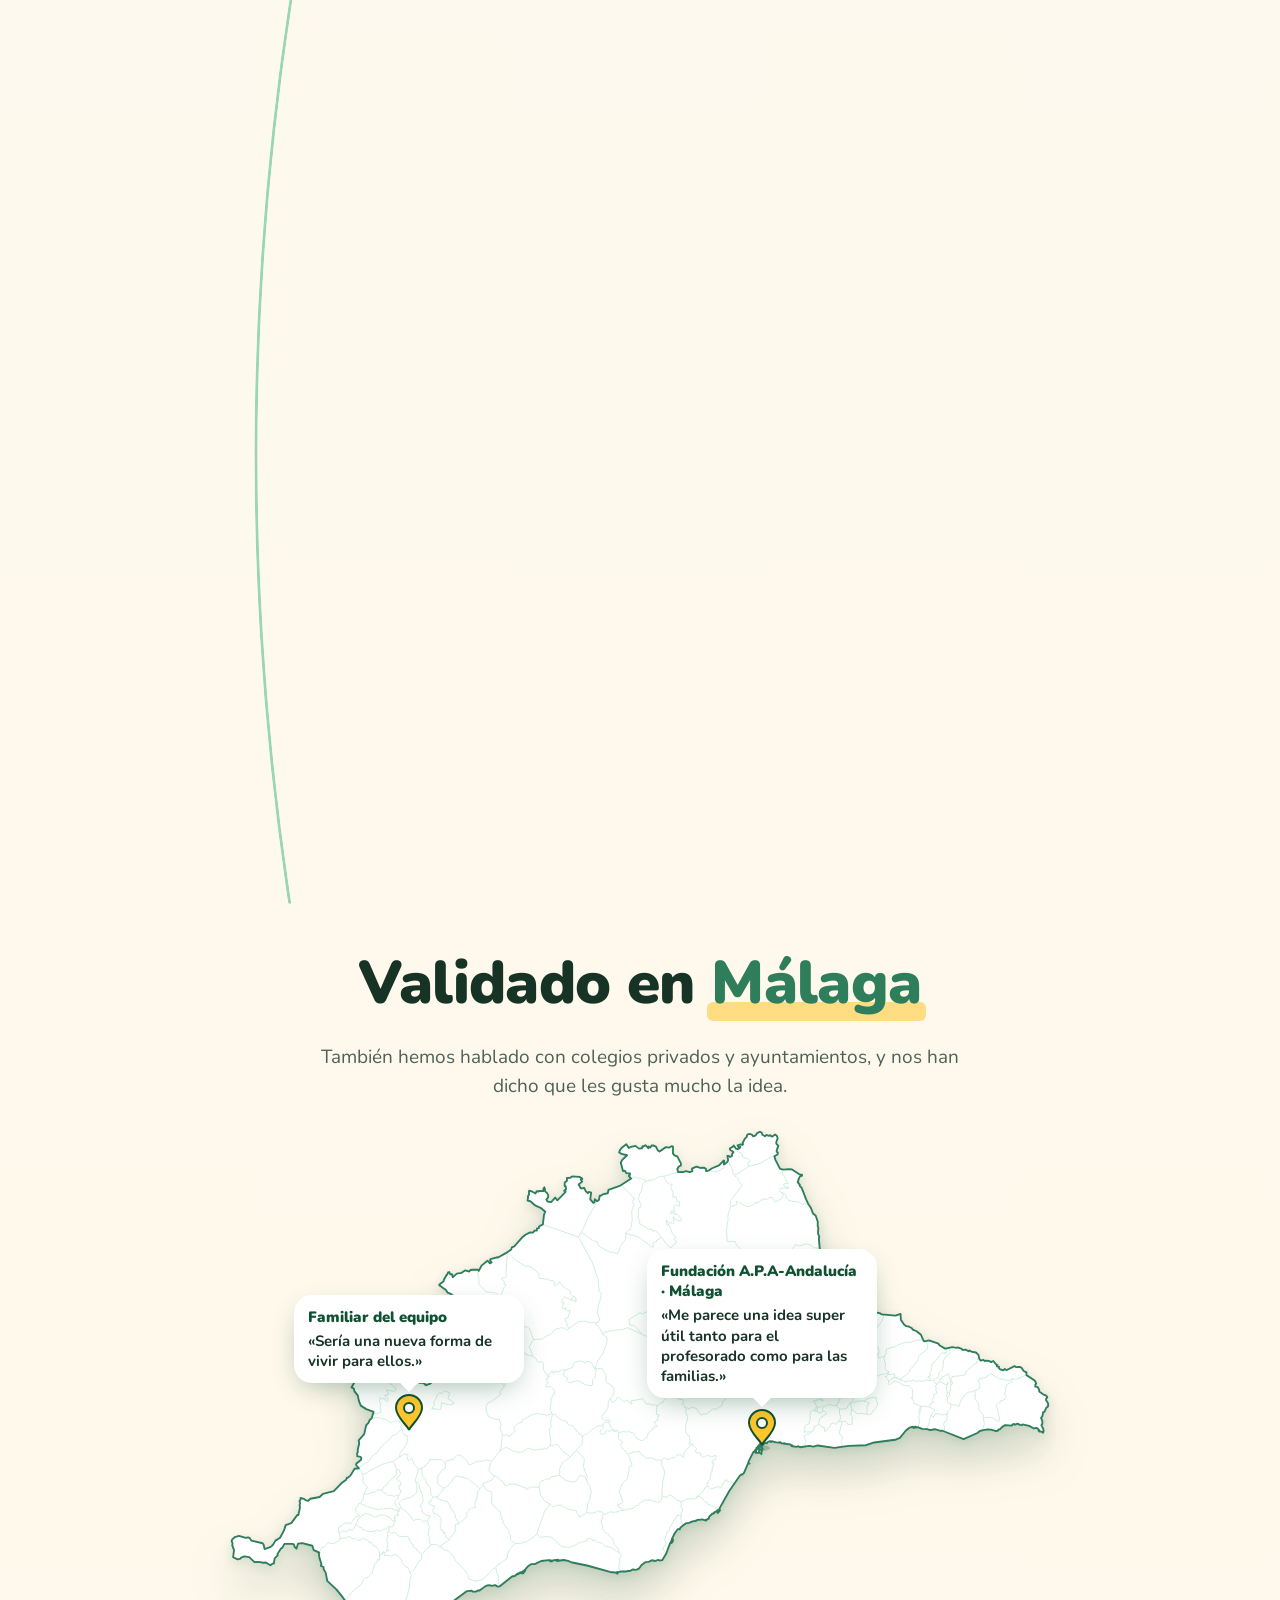
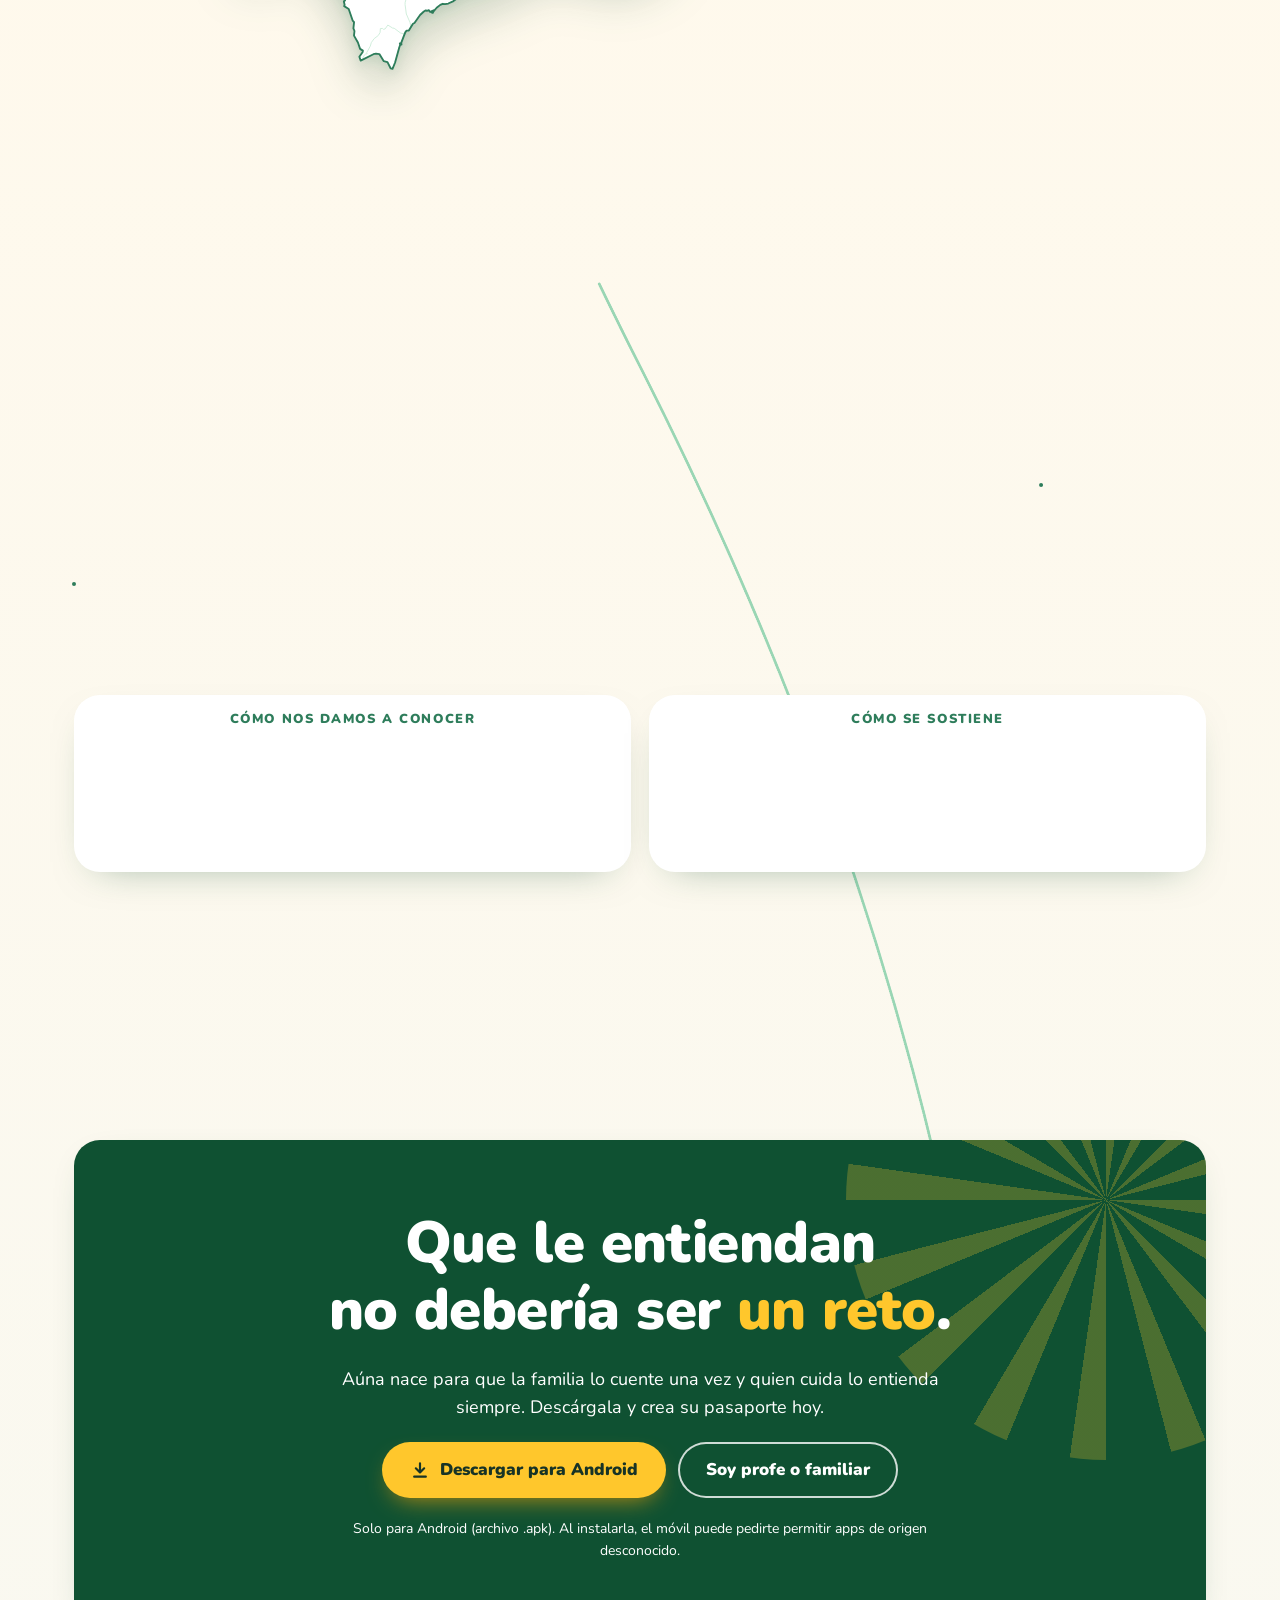
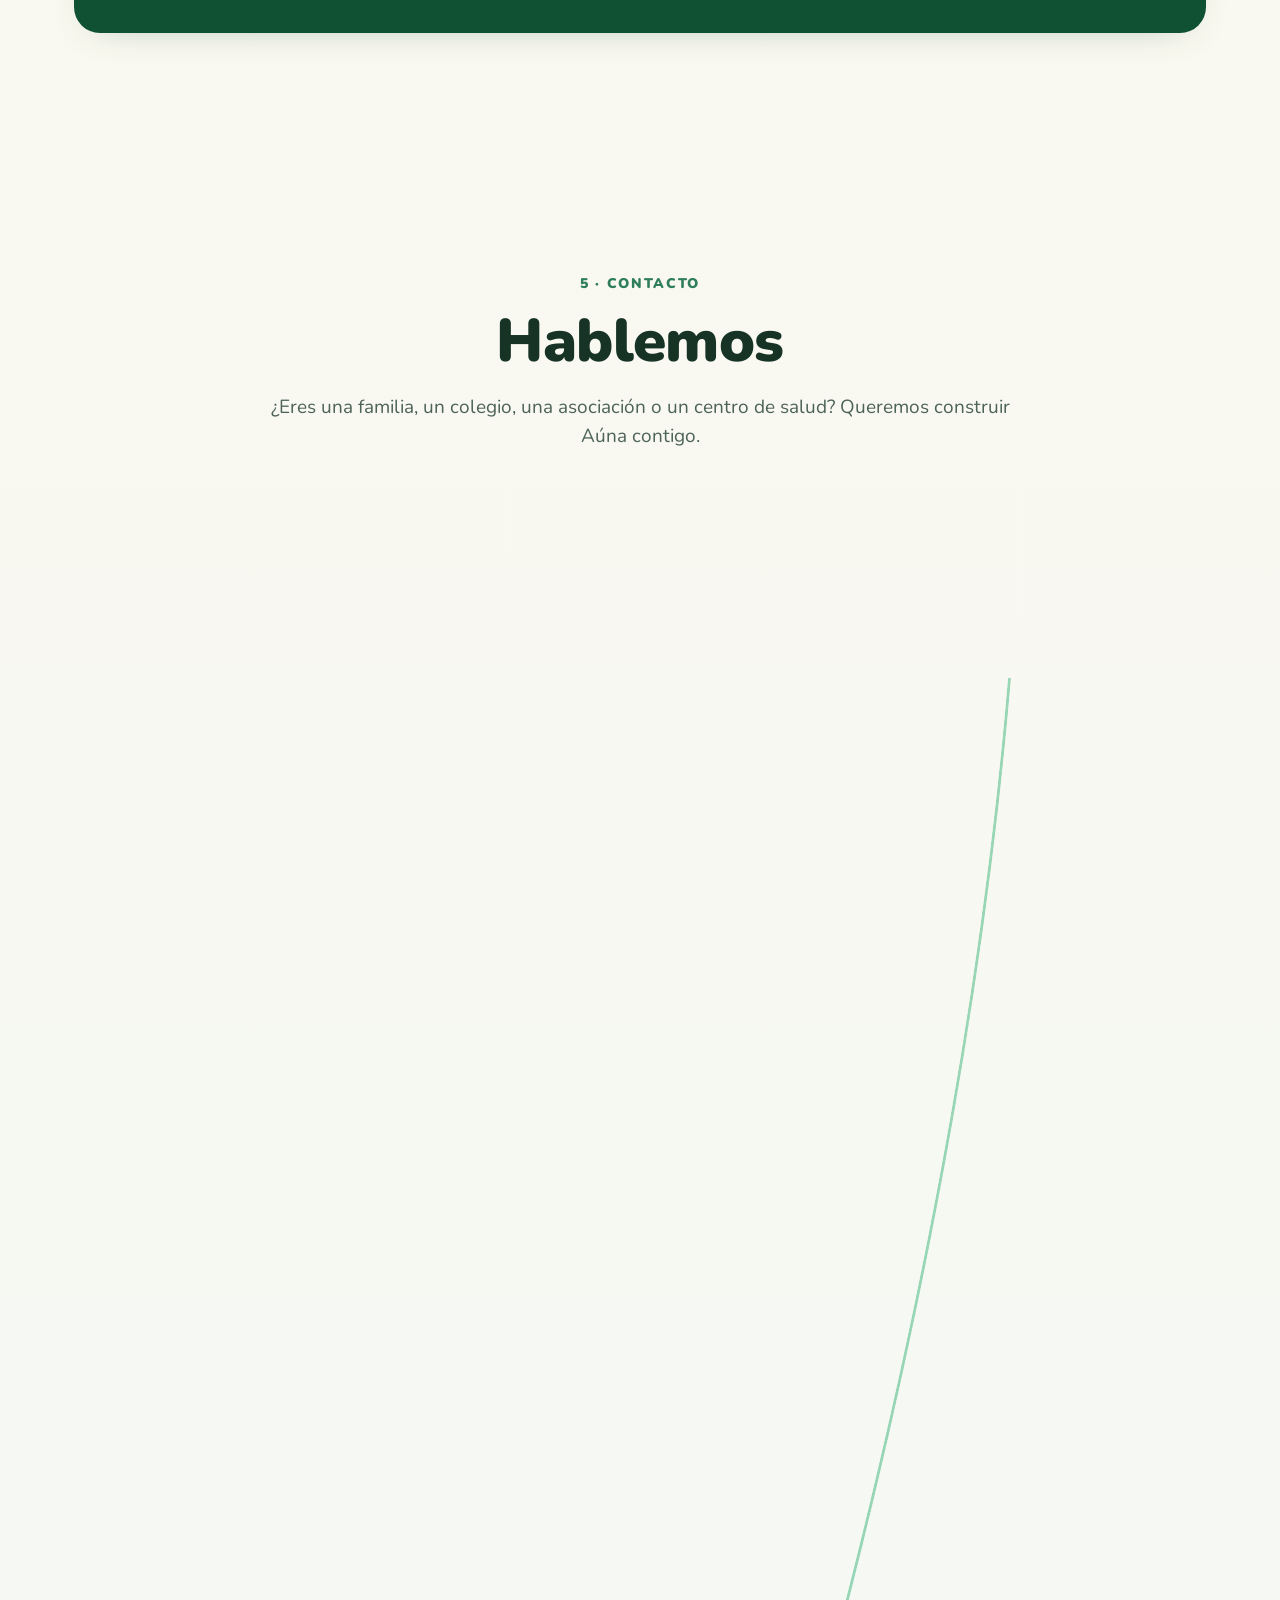
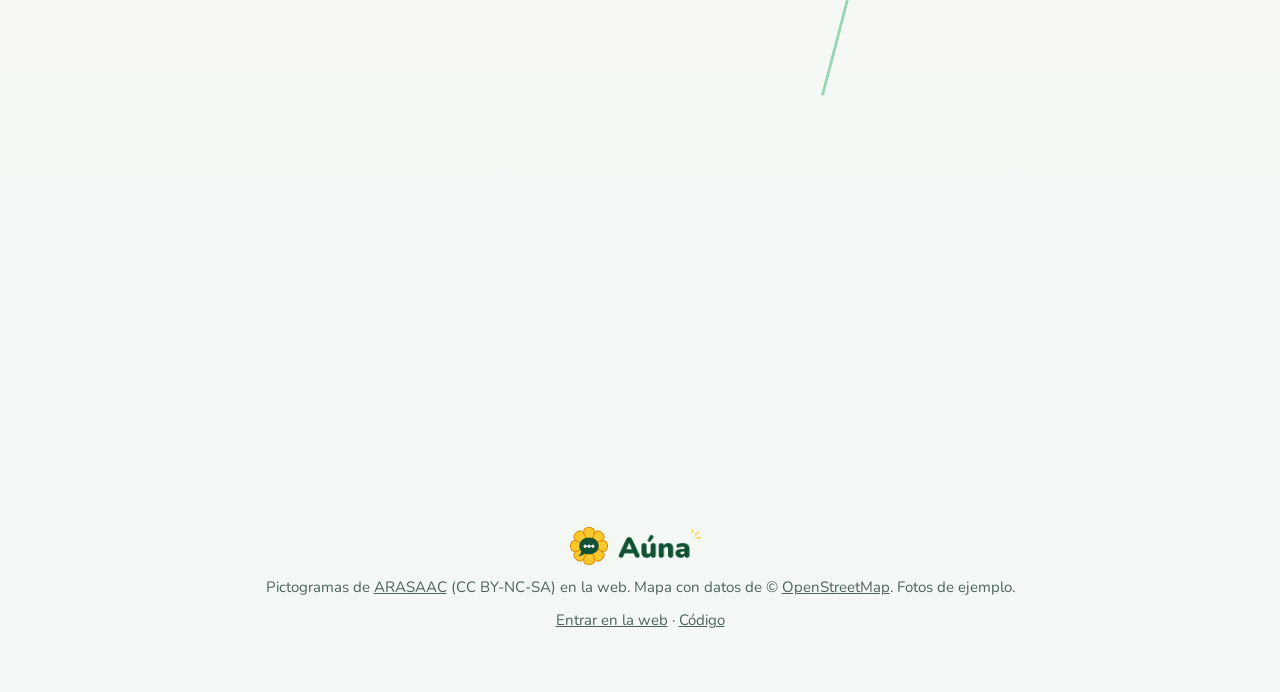
==== commit 05c969ec: "Landing: el familiar del equipo pasa al oeste de la provincia Co-Authored-By: Claude Opus 5.5 <norep" ====
--- a/web/index.html
+++ b/web/index.html
@@ -18,7 +18,7 @@
 <link rel="preconnect" href="https://fonts.googleapis.com">
 <link rel="preconnect" href="https://fonts.gstatic.com" crossorigin>
 <link rel="stylesheet" href="https://fonts.googleapis.com/css2?family=Nunito:wght@400;600;700;800;900&display=swap">
-<link rel="stylesheet" href="landing/landing.css?v=27">
+<link rel="stylesheet" href="landing/landing.css?v=28">
 </head>
 <body>
 
@@ -306,6 +306,6 @@
   <p><a href="app/">Entrar en la web</a> · <a href="https://github.com/paolagdiazz/auna">Código</a></p>
 </footer>
 
-<script src="landing/landing.js?v=27" defer></script>
+<script src="landing/landing.js?v=28" defer></script>
 </body>
 </html>
